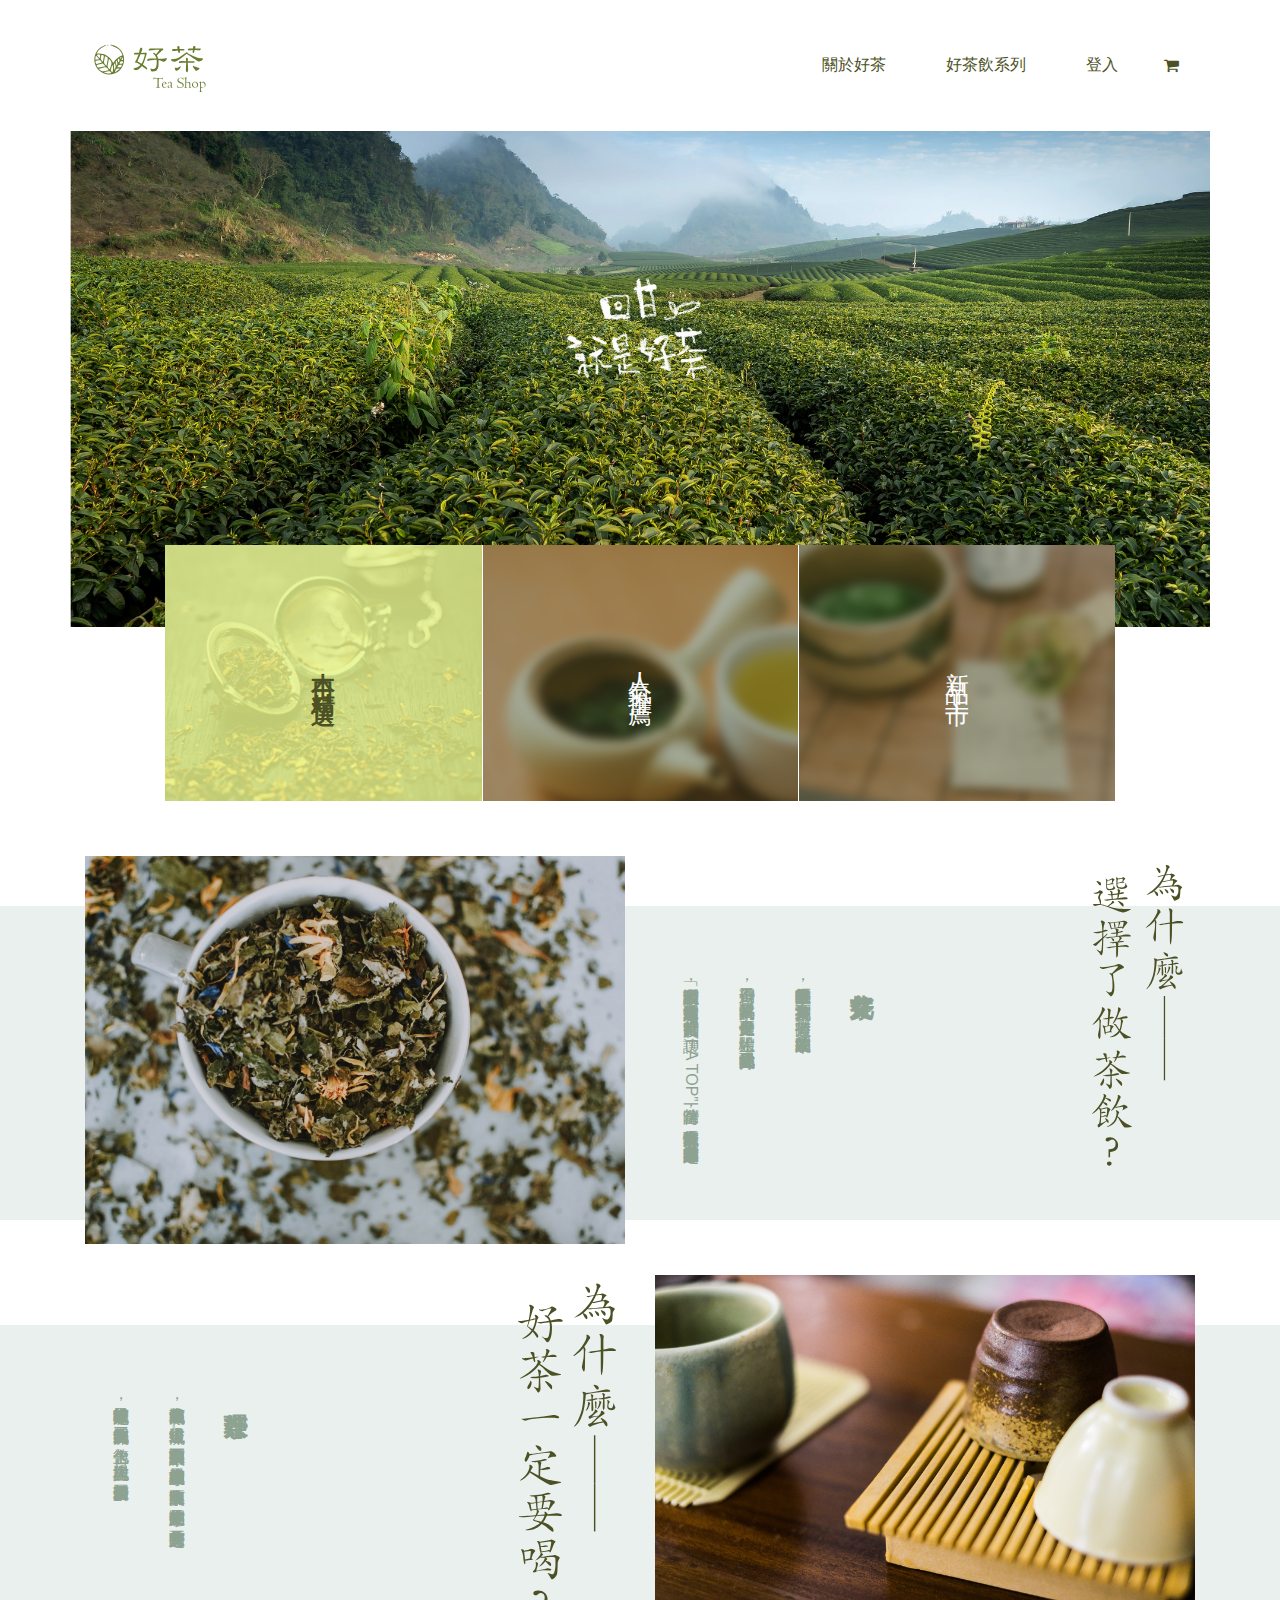
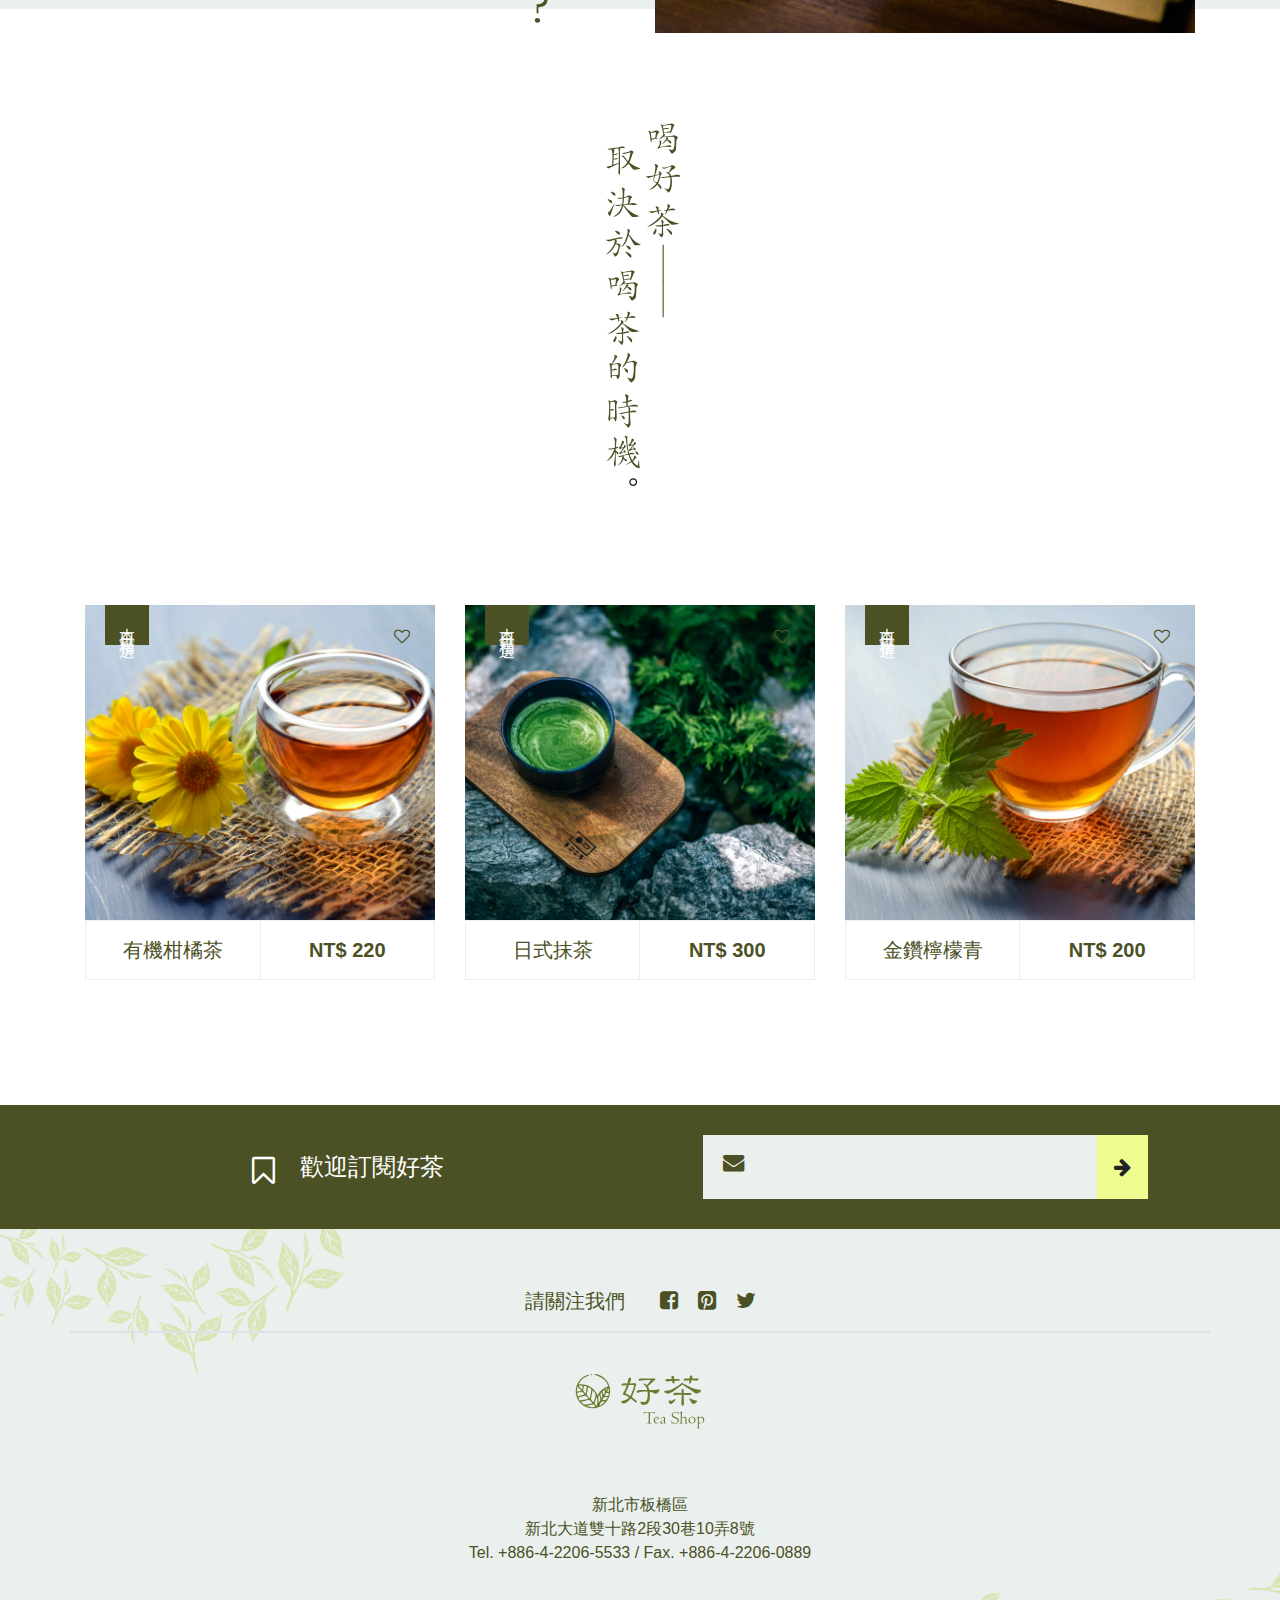
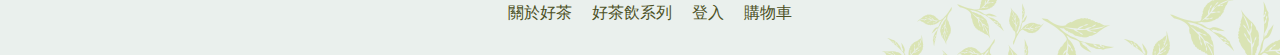
==== index.html @ cacb5e61 "git init" ====
<!DOCTYPE html>
<html lang="en">

<head>
    <meta charset="UTF-8">
    <meta name="viewport" content="width=device-width, initial-scale=1.0">
    <meta http-equiv="X-UA-Compatible" content="ie=edge">
    <title>好茶 Tea Shop</title>
    <link rel="stylesheet" href="https://maxcdn.bootstrapcdn.com/font-awesome/4.7.0/css/font-awesome.min.css">
    <link rel="stylesheet" href="stylesheets/all.css">
</head>

<body>
    <!-- -------------------------------------navbar ---------------------------------------------->
    <nav class="navbar navbar-expand-md navbar-light bg-white">
        <div class="container">
            <button class="navbar-toggler d-md-none" type="button" data-toggle="collapse"
                data-target="#navbarTogglerDemo03" aria-controls="navbarTogglerDemo03" aria-expanded="false"
                aria-label="Toggle navigation">
                <span class="navbar-toggler-icon"></span>
            </button>
            <a class="navbar-brand" href="index.html">
                <img class=" d-none d-md-inline-block" src="images2/lg-logo.svg" width="130" alt="logo">
                <img class="d-inline-block d-md-none" src="images2/sm-logo.svg" width="150" alt="logo_sm">
            </a>
            <a href="carts.html" class="d-flex order-md-1 nav-link text-main">
                <i class="fa fa-shopping-cart" aria-hidden="true"></i>
            </a>
            <div class="collapse navbar-collapse" id="navbarTogglerDemo03">
                <ul class="navbar-nav ml-auto">
                    <li class="nav-item active">
                        <a class="nav-link text-main" href="index.html">關於好茶 <span class="sr-only">(current)</span></a>
                    </li>
                    <li class="nav-item">
                        <a class="nav-link text-main" href="products.html">好茶飲系列</a>
                    </li>
                    <li class="nav-item">
                        <a class="nav-link text-main" href="register.html">登入</a>
                    </li>
                </ul>
            </div>
        </div>
    </nav>
    <!-- -------------------------------------header ---------------------------------------------->

    <div class="container px-0">
        <header class="header">
            <div class="header__img bg-cover" style="background-image: url(images2/img30.jpg)"></div>
            <h1 class="text-hide">好茶 Tea Shop</h1>
            <div class="row no-gutters justify-content-center rectangle__box">
                <div class="col-md-10">
                    <div class="row no-gutters">
                        <a href="#" class="col-4 rectangle__img__wrap active">
                            <span class="rectangle__text">本日精選</span>
                            <div class="sides rectangle__over z-index--1"></div>
                            <div class="rectangle__img bg-cover" style="background-image: url(images2/img23.jpg)">
                            </div>
                        </a>
                        <a href="#" class="col-4 rectangle__img__wrap">
                            <span class="rectangle__text">人氣推薦</span>
                            <div class="sides rectangle__over z-index--1"></div>
                            <div class="rectangle__img bg-cover" style="background-image: url(images2/img13.jpg)">
                            </div>
                        </a>
                        <a href="#" class="col-4 rectangle__img__wrap">
                            <span class="rectangle__text">新品上市</span>
                            <div class="sides rectangle__over z-index--1"></div>
                            <div class="rectangle__img bg-cover" style="background-image: url(images2/img16.jpg)">
                            </div>
                        </a>
                    </div>
                </div>
            </div>
        </header>
    </div>
    <!-- -------------------------------------section_1 ---------------------------------------------->

    <section class="section my-md-9">
        <div class="row justify-content-center d-md-none no-gutters">
            <div class="col-6">
                <img class="img-fluid my-5" src="images2/sm-橫式-為什麼選擇了做茶飲.svg" alt="">
            </div>
        </div>
        <div class="bg-main-lighter">
            <div class="container">
                <div class="row">
                    <div class="col-md-6 break-vertical-block">
                        <div class="section__img bg-cover h-100" style="background-image: url(images2/img06.jpg)">
                        </div>
                    </div>
                    <div class="col-md-6 vertical-content d-flex justify-content-end">
                        <div class="writing-vertical py-md-7 py-5 mr-auto text-main-light">
                            <p class="mb-2 h4"><strong>好茶文化</strong></p>
                            <p class="mb-0">喝茶在華人世界歷經數千年，神農嘗百草找到茶，從陸羽煮茶，經唐宋元明的各式茶飲</p>
                            <p class="mb-0">到了今日台灣，喝茶不只為了解渴，更是保健身體，體驗人生，展現文化的品味生活方式。
                                    </p>
                            <p class="mb-0">以「酸甜苦澀調太和，掌握遲速量適中」的中庸之道，實行茶師制度，讓“TEA TOP台灣第一味”，成為最富有人情味之理，最具備專業茶師之道的茶飲品牌。</p>
                        </div>
                        <div class="break-vertical-block d-none d-md-block">
                            <img src="images2/lg-為什麼選擇了做茶飲.svg" width="120" alt="">
                        </div>
                    </div>
                </div>
            </div>
        </div>
    </section>

    <!-- -------------------------------------section_2 ---------------------------------------------->

    <section class="section my-md-9">
        <div class="row justify-content-center d-md-none no-gutters">
            <div class="col-6">
                <img class="img-fluid my-5" src="images2/sm-橫式-為什麼好茶一定要喝.svg" alt="">
            </div>
        </div>
        <div class="bg-main-lighter">
            <div class="container">
                <div class="row flex-row-reverse">
                    <div class="col-md-6 break-vertical-block">
                        <div class="section__img bg-cover h-100" style="background-image: url(images2/img20.jpg)">
                        </div>
                    </div>
                    <div class="col-md-6 vertical-content d-flex justify-content-end">
                        <div class="writing-vertical py-md-7 py-5 mr-auto text-main-light">
                            <p class="mb-2 h4"><strong>好茶理念</strong></p>
                            <p class="mb-0">成為沒有農藥的流域，
                                    透過『流域收復』，
                                    讓更多集水區內的茶園不再投入農藥，
                                    山裡的農家成為里山的守護者；
                                    沒有農藥的集水區，
                                    才是萬物生態的家園，
                                    茶之味需要您的支持。
                                    </p>
                            <p class="mb-0">                                    
                                    茶之味的流域收復目標，
                                    放在北勢溪的三個支流，
                                    包含上德、大粗坑與漁光，
                                    並和十多位茶農一同努力耕耘。</p>
                        </div>
                        <div class="break-vertical-block d-none d-md-block">
                            <img src="images2/lg-為什麼好茶一定要喝.svg" width="120" alt="">
                        </div>
                    </div>
                </div>
            </div>
        </div>
    </section>

    <!-- -------------------------------------section_3 ---------------------------------------------->

    <section class="section text-center my-5 my-md-9">
        <div>
            <img class="img-fluid d-none d-md-inline-block" width="120" src="images2/lg-喝好茶取決於喝茶的時機.svg" alt="">
            <img class="img-fluid d-md-none" width="256" src="images2/sm-橫式-喝好茶取決於喝茶的時機.svg" alt="">
        </div>
    </section>

    <!-- -------------------------------------section_4 ---------------------------------------------->

    <section class="container my-5 my-md-9">
        <div class="row">
            <div class="col-md-4">
                <div class="item__card mb-4 text-main">
                    <div class="item__img" style="background-image: url(images2/img05.jpg)">
                        <div class="item__tag">本日精選</div>
                        <div class="item__icon">
                            <label class="icon__display">
                                <input type="checkbox" class="icon__checkbox">
                                <i class="fa fa-heart icon--show" aria-hidden="true"></i>
                                <i class="fa fa-heart-o icon--hidden" aria-hidden="true"></i>
                            </label>
                        </div>
                    </div>
                    <div class="item__body d-flex text-center">
                        <div class="item__name col">
                            有機柑橘茶
                        </div>
                        <strong class="item__price col">
                            NT$ 220
                        </strong>
                    </div>
                </div>
            </div>
            <div class="col-md-4">
                <div class="item__card mb-4 text-main">
                    <div class="item__img" style="background-image: url(images2/img19.jpg)">
                        <div class="item__tag">本日精選</div>
                        <div class="item__icon">
                            <label class="icon__display">
                                <input type="checkbox" class="icon__checkbox">
                                <i class="fa fa-heart icon--show" aria-hidden="true"></i>
                                <i class="fa fa-heart-o icon--hidden" aria-hidden="true"></i>
                            </label>
                        </div>
                    </div>
                    <div class="item__body d-flex text-center">
                        <div class="item__name col">
                            日式抹茶
                        </div>
                        <strong class="item__price col">
                            NT$ 300
                        </strong>
                    </div>
                </div>
            </div>
            <div class="col-md-4">
                <div class="item__card mb-4 text-main">
                    <div class="item__img" style="background-image: url(images2/img08.jpg)">
                        <div class="item__tag">本日精選</div>
                        <div class="item__icon">
                            <label class="icon__display">
                                <input type="checkbox" class="icon__checkbox">
                                <i class="fa fa-heart icon--show" aria-hidden="true"></i>
                                <i class="fa fa-heart-o icon--hidden" aria-hidden="true"></i>
                            </label>
                        </div>
                    </div>
                    <div class="item__body d-flex text-center">
                        <div class="item__name col">
                            金鑽檸檬青
                        </div>
                        <strong class="item__price col">
                            NT$ 200
                        </strong>
                    </div>
                </div>
            </div>
        </div>
    </section>

    <!-- -------------------------------------section_5 ---------------------------------------------->
    <div class="py-5 bg-main">
        <div class="container">
            <div class="row justify-content-around">
                <div class="col-md-5 d-flex align-items-center justify-content-center">
                    <div class="mt-2 mr-2">
                        <i class="fa fa-bookmark-o fa-2x text-white" aria-hidden="true"></i>
                    </div>
                    <span class="text-white h4 mb-0 mx-3">歡迎訂閱好茶</span>
                </div>
                <div class="col-md-5 mt-4 mt-md-0">
                    <div class="form-square form-square-icon d-flex justify-content-between">
                        <label for="subscription" class="fa fa-envelope fa-lg form-square-icon-move text-main"
                            aria-hidden="true"></label>
                        <input type="email" id="subscription" class="form-input">
                        <button class="btn btn-accent btn-lg d-flex align-items-center">
                            <i class="fa fa-arrow-right" aria-hidden="true"></i>
                        </button>
                    </div>
                </div>
            </div>
        </div>
    </div>

    <!-- -------------------------------------footer ---------------------------------------------->

    <footer class="py-5 bg-main-lighter">
        <div class="container mt-5">
            <div class="row">
                <div class="col-12">
                    <div class="d-flex justify-content-center mb-2">
                        <a class="text-main mr-3 h5">請關注我們</a>
                        <a href="#" class="ml-4 text-main"><i class="fa fa-facebook-square fa-lg"
                                aria-hidden="true"></i></a>
                        <a href="#" class="ml-4 text-main"><i class="fa fa-pinterest-square fa-lg"
                                aria-hidden="true"></i></a>
                        <a href="#" class="ml-4 text-main"><i class="fa fa-twitter fa-lg" aria-hidden="true"></i></a>
                    </div>
                </div>
                <div class="w-100 border border-bottom-1"></div>
                <div class="col-12">
                    <div class="d-flex justify-content-center">
                        <div class="mt-5">
                            <img class=" d-none d-md-inline-block" src="images2/lg-logo.svg" height="70"
                                alt="logo">
                        </div>
                    </div>
                </div>
                <div class="col-12 text-center text-main mt-6">
                        <p>新北市板橋區<br>
                            新北大道雙十路2段30巷10弄8號<br>
                            Tel. +886-4-2206-5533 / Fax. +886-4-2206-0889</p>
                    </div>
                <div class="col-12 text-center text-main mt-4">
                    <div class="d-flex justify-content-center">
                        <a href="index.html" class="ml-4 text-main">關於好茶</a>
                        <a href="products.html" class="ml-4 text-main">好茶飲系列</a>
                        <a href="register.html" class="ml-4 text-main">登入</a>
                        <a href="carts.html" class="ml-4 text-main">購物車</a>
                    </div>
                </div>
            </div>
        </div>
    </footer>



    <script src="https://code.jquery.com/jquery-3.3.1.slim.min.js"
        integrity="sha384-q8i/X+965DzO0rT7abK41JStQIAqVgRVzpbzo5smXKp4YfRvH+8abtTE1Pi6jizo"
        crossorigin="anonymous"></script>
    <script src="https://cdnjs.cloudflare.com/ajax/libs/popper.js/1.14.7/umd/popper.min.js"
        integrity="sha384-UO2eT0CpHqdSJQ6hJty5KVphtPhzWj9WO1clHTMGa3JDZwrnQq4sF86dIHNDz0W1"
        crossorigin="anonymous"></script>
    <script src="https://stackpath.bootstrapcdn.com/bootstrap/4.3.1/js/bootstrap.min.js"
        integrity="sha384-JjSmVgyd0p3pXB1rRibZUAYoIIy6OrQ6VrjIEaFf/nJGzIxFDsf4x0xIM+B07jRM"
        crossorigin="anonymous"></script>
</body>

</html>
---- stylesheets/all.css ----
.align-baseline {
  vertical-align: baseline !important;
}

.align-top {
  vertical-align: top !important;
}

.align-middle {
  vertical-align: middle !important;
}

.align-bottom {
  vertical-align: bottom !important;
}

.align-text-bottom {
  vertical-align: text-bottom !important;
}

.align-text-top {
  vertical-align: text-top !important;
}

.bg-main {
  background-color: #4C5125 !important;
}

a.bg-main:hover, a.bg-main:focus,
button.bg-main:hover,
button.bg-main:focus {
  background-color: #2b2e15 !important;
}

.bg-accent {
  background-color: #EFFC90 !important;
}

a.bg-accent:hover, a.bg-accent:focus,
button.bg-accent:hover,
button.bg-accent:focus {
  background-color: #e8fb5e !important;
}

.bg-main-lighter {
  background-color: #EAF0ED !important;
}

a.bg-main-lighter:hover, a.bg-main-lighter:focus,
button.bg-main-lighter:hover,
button.bg-main-lighter:focus {
  background-color: #ccdbd4 !important;
}

.bg-main-light {
  background-color: #8DA291 !important;
}

a.bg-main-light:hover, a.bg-main-light:focus,
button.bg-main-light:hover,
button.bg-main-light:focus {
  background-color: #718b76 !important;
}

.bg-teaLogo {
  background-color: #677A30 !important;
}

a.bg-teaLogo:hover, a.bg-teaLogo:focus,
button.bg-teaLogo:hover,
button.bg-teaLogo:focus {
  background-color: #485522 !important;
}

.bg-primary {
  background-color: #007bff !important;
}

a.bg-primary:hover, a.bg-primary:focus,
button.bg-primary:hover,
button.bg-primary:focus {
  background-color: #0062cc !important;
}

.bg-secondary {
  background-color: #6c757d !important;
}

a.bg-secondary:hover, a.bg-secondary:focus,
button.bg-secondary:hover,
button.bg-secondary:focus {
  background-color: #545b62 !important;
}

.bg-success {
  background-color: #28a745 !important;
}

a.bg-success:hover, a.bg-success:focus,
button.bg-success:hover,
button.bg-success:focus {
  background-color: #1e7e34 !important;
}

.bg-info {
  background-color: #17a2b8 !important;
}

a.bg-info:hover, a.bg-info:focus,
button.bg-info:hover,
button.bg-info:focus {
  background-color: #117a8b !important;
}

.bg-warning {
  background-color: #ffc107 !important;
}

a.bg-warning:hover, a.bg-warning:focus,
button.bg-warning:hover,
button.bg-warning:focus {
  background-color: #d39e00 !important;
}

.bg-danger {
  background-color: #dc3545 !important;
}

a.bg-danger:hover, a.bg-danger:focus,
button.bg-danger:hover,
button.bg-danger:focus {
  background-color: #bd2130 !important;
}

.bg-light {
  background-color: #f8f9fa !important;
}

a.bg-light:hover, a.bg-light:focus,
button.bg-light:hover,
button.bg-light:focus {
  background-color: #dae0e5 !important;
}

.bg-dark {
  background-color: #343a40 !important;
}

a.bg-dark:hover, a.bg-dark:focus,
button.bg-dark:hover,
button.bg-dark:focus {
  background-color: #1d2124 !important;
}

.bg-white {
  background-color: #fff !important;
}

.bg-transparent {
  background-color: transparent !important;
}

.border {
  border: 1px solid #dee2e6 !important;
}

.border-top {
  border-top: 1px solid #dee2e6 !important;
}

.border-right {
  border-right: 1px solid #dee2e6 !important;
}

.border-bottom {
  border-bottom: 1px solid #dee2e6 !important;
}

.border-left {
  border-left: 1px solid #dee2e6 !important;
}

.border-0 {
  border: 0 !important;
}

.border-top-0 {
  border-top: 0 !important;
}

.border-right-0 {
  border-right: 0 !important;
}

.border-bottom-0 {
  border-bottom: 0 !important;
}

.border-left-0 {
  border-left: 0 !important;
}

.border-main {
  border-color: #4C5125 !important;
}

.border-accent {
  border-color: #EFFC90 !important;
}

.border-main-lighter {
  border-color: #EAF0ED !important;
}

.border-main-light {
  border-color: #8DA291 !important;
}

.border-teaLogo {
  border-color: #677A30 !important;
}

.border-primary {
  border-color: #007bff !important;
}

.border-secondary {
  border-color: #6c757d !important;
}

.border-success {
  border-color: #28a745 !important;
}

.border-info {
  border-color: #17a2b8 !important;
}

.border-warning {
  border-color: #ffc107 !important;
}

.border-danger {
  border-color: #dc3545 !important;
}

.border-light {
  border-color: #f8f9fa !important;
}

.border-dark {
  border-color: #343a40 !important;
}

.border-white {
  border-color: #fff !important;
}

.rounded-sm {
  border-radius: 0.2rem !important;
}

.rounded {
  border-radius: 0.25rem !important;
}

.rounded-top {
  border-top-left-radius: 0.25rem !important;
  border-top-right-radius: 0.25rem !important;
}

.rounded-right {
  border-top-right-radius: 0.25rem !important;
  border-bottom-right-radius: 0.25rem !important;
}

.rounded-bottom {
  border-bottom-right-radius: 0.25rem !important;
  border-bottom-left-radius: 0.25rem !important;
}

.rounded-left {
  border-top-left-radius: 0.25rem !important;
  border-bottom-left-radius: 0.25rem !important;
}

.rounded-lg {
  border-radius: 0.3rem !important;
}

.rounded-circle {
  border-radius: 50% !important;
}

.rounded-pill {
  border-radius: 50rem !important;
}

.rounded-0 {
  border-radius: 0 !important;
}

.clearfix::after {
  display: block;
  clear: both;
  content: "";
}

.d-none {
  display: none !important;
}

.d-inline {
  display: inline !important;
}

.d-inline-block {
  display: inline-block !important;
}

.d-block {
  display: block !important;
}

.d-table {
  display: table !important;
}

.d-table-row {
  display: table-row !important;
}

.d-table-cell {
  display: table-cell !important;
}

.d-flex {
  display: -webkit-box !important;
  display: -ms-flexbox !important;
  display: flex !important;
}

.d-inline-flex {
  display: -webkit-inline-box !important;
  display: -ms-inline-flexbox !important;
  display: inline-flex !important;
}

@media (min-width: 576px) {
  .d-sm-none {
    display: none !important;
  }
  .d-sm-inline {
    display: inline !important;
  }
  .d-sm-inline-block {
    display: inline-block !important;
  }
  .d-sm-block {
    display: block !important;
  }
  .d-sm-table {
    display: table !important;
  }
  .d-sm-table-row {
    display: table-row !important;
  }
  .d-sm-table-cell {
    display: table-cell !important;
  }
  .d-sm-flex {
    display: -webkit-box !important;
    display: -ms-flexbox !important;
    display: flex !important;
  }
  .d-sm-inline-flex {
    display: -webkit-inline-box !important;
    display: -ms-inline-flexbox !important;
    display: inline-flex !important;
  }
}

@media (min-width: 768px) {
  .d-md-none {
    display: none !important;
  }
  .d-md-inline {
    display: inline !important;
  }
  .d-md-inline-block {
    display: inline-block !important;
  }
  .d-md-block {
    display: block !important;
  }
  .d-md-table {
    display: table !important;
  }
  .d-md-table-row {
    display: table-row !important;
  }
  .d-md-table-cell {
    display: table-cell !important;
  }
  .d-md-flex {
    display: -webkit-box !important;
    display: -ms-flexbox !important;
    display: flex !important;
  }
  .d-md-inline-flex {
    display: -webkit-inline-box !important;
    display: -ms-inline-flexbox !important;
    display: inline-flex !important;
  }
}

@media (min-width: 992px) {
  .d-lg-none {
    display: none !important;
  }
  .d-lg-inline {
    display: inline !important;
  }
  .d-lg-inline-block {
    display: inline-block !important;
  }
  .d-lg-block {
    display: block !important;
  }
  .d-lg-table {
    display: table !important;
  }
  .d-lg-table-row {
    display: table-row !important;
  }
  .d-lg-table-cell {
    display: table-cell !important;
  }
  .d-lg-flex {
    display: -webkit-box !important;
    display: -ms-flexbox !important;
    display: flex !important;
  }
  .d-lg-inline-flex {
    display: -webkit-inline-box !important;
    display: -ms-inline-flexbox !important;
    display: inline-flex !important;
  }
}

@media (min-width: 1200px) {
  .d-xl-none {
    display: none !important;
  }
  .d-xl-inline {
    display: inline !important;
  }
  .d-xl-inline-block {
    display: inline-block !important;
  }
  .d-xl-block {
    display: block !important;
  }
  .d-xl-table {
    display: table !important;
  }
  .d-xl-table-row {
    display: table-row !important;
  }
  .d-xl-table-cell {
    display: table-cell !important;
  }
  .d-xl-flex {
    display: -webkit-box !important;
    display: -ms-flexbox !important;
    display: flex !important;
  }
  .d-xl-inline-flex {
    display: -webkit-inline-box !important;
    display: -ms-inline-flexbox !important;
    display: inline-flex !important;
  }
}

@media print {
  .d-print-none {
    display: none !important;
  }
  .d-print-inline {
    display: inline !important;
  }
  .d-print-inline-block {
    display: inline-block !important;
  }
  .d-print-block {
    display: block !important;
  }
  .d-print-table {
    display: table !important;
  }
  .d-print-table-row {
    display: table-row !important;
  }
  .d-print-table-cell {
    display: table-cell !important;
  }
  .d-print-flex {
    display: -webkit-box !important;
    display: -ms-flexbox !important;
    display: flex !important;
  }
  .d-print-inline-flex {
    display: -webkit-inline-box !important;
    display: -ms-inline-flexbox !important;
    display: inline-flex !important;
  }
}

.embed-responsive {
  position: relative;
  display: block;
  width: 100%;
  padding: 0;
  overflow: hidden;
}

.embed-responsive::before {
  display: block;
  content: "";
}

.embed-responsive .embed-responsive-item,
.embed-responsive iframe,
.embed-responsive embed,
.embed-responsive object,
.embed-responsive video {
  position: absolute;
  top: 0;
  bottom: 0;
  left: 0;
  width: 100%;
  height: 100%;
  border: 0;
}

.embed-responsive-21by9::before {
  padding-top: 42.85714%;
}

.embed-responsive-16by9::before {
  padding-top: 56.25%;
}

.embed-responsive-4by3::before {
  padding-top: 75%;
}

.embed-responsive-1by1::before {
  padding-top: 100%;
}

.flex-row {
  -webkit-box-orient: horizontal !important;
  -webkit-box-direction: normal !important;
      -ms-flex-direction: row !important;
          flex-direction: row !important;
}

.flex-column {
  -webkit-box-orient: vertical !important;
  -webkit-box-direction: normal !important;
      -ms-flex-direction: column !important;
          flex-direction: column !important;
}

.flex-row-reverse {
  -webkit-box-orient: horizontal !important;
  -webkit-box-direction: reverse !important;
      -ms-flex-direction: row-reverse !important;
          flex-direction: row-reverse !important;
}

.flex-column-reverse {
  -webkit-box-orient: vertical !important;
  -webkit-box-direction: reverse !important;
      -ms-flex-direction: column-reverse !important;
          flex-direction: column-reverse !important;
}

.flex-wrap {
  -ms-flex-wrap: wrap !important;
      flex-wrap: wrap !important;
}

.flex-nowrap {
  -ms-flex-wrap: nowrap !important;
      flex-wrap: nowrap !important;
}

.flex-wrap-reverse {
  -ms-flex-wrap: wrap-reverse !important;
      flex-wrap: wrap-reverse !important;
}

.flex-fill {
  -webkit-box-flex: 1 !important;
      -ms-flex: 1 1 auto !important;
          flex: 1 1 auto !important;
}

.flex-grow-0 {
  -webkit-box-flex: 0 !important;
      -ms-flex-positive: 0 !important;
          flex-grow: 0 !important;
}

.flex-grow-1 {
  -webkit-box-flex: 1 !important;
      -ms-flex-positive: 1 !important;
          flex-grow: 1 !important;
}

.flex-shrink-0 {
  -ms-flex-negative: 0 !important;
      flex-shrink: 0 !important;
}

.flex-shrink-1 {
  -ms-flex-negative: 1 !important;
      flex-shrink: 1 !important;
}

.justify-content-start {
  -webkit-box-pack: start !important;
      -ms-flex-pack: start !important;
          justify-content: flex-start !important;
}

.justify-content-end {
  -webkit-box-pack: end !important;
      -ms-flex-pack: end !important;
          justify-content: flex-end !important;
}

.justify-content-center {
  -webkit-box-pack: center !important;
      -ms-flex-pack: center !important;
          justify-content: center !important;
}

.justify-content-between {
  -webkit-box-pack: justify !important;
      -ms-flex-pack: justify !important;
          justify-content: space-between !important;
}

.justify-content-around {
  -ms-flex-pack: distribute !important;
      justify-content: space-around !important;
}

.align-items-start {
  -webkit-box-align: start !important;
      -ms-flex-align: start !important;
          align-items: flex-start !important;
}

.align-items-end {
  -webkit-box-align: end !important;
      -ms-flex-align: end !important;
          align-items: flex-end !important;
}

.align-items-center {
  -webkit-box-align: center !important;
      -ms-flex-align: center !important;
          align-items: center !important;
}

.align-items-baseline {
  -webkit-box-align: baseline !important;
      -ms-flex-align: baseline !important;
          align-items: baseline !important;
}

.align-items-stretch {
  -webkit-box-align: stretch !important;
      -ms-flex-align: stretch !important;
          align-items: stretch !important;
}

.align-content-start {
  -ms-flex-line-pack: start !important;
      align-content: flex-start !important;
}

.align-content-end {
  -ms-flex-line-pack: end !important;
      align-content: flex-end !important;
}

.align-content-center {
  -ms-flex-line-pack: center !important;
      align-content: center !important;
}

.align-content-between {
  -ms-flex-line-pack: justify !important;
      align-content: space-between !important;
}

.align-content-around {
  -ms-flex-line-pack: distribute !important;
      align-content: space-around !important;
}

.align-content-stretch {
  -ms-flex-line-pack: stretch !important;
      align-content: stretch !important;
}

.align-self-auto {
  -ms-flex-item-align: auto !important;
      -ms-grid-row-align: auto !important;
      align-self: auto !important;
}

.align-self-start {
  -ms-flex-item-align: start !important;
      align-self: flex-start !important;
}

.align-self-end {
  -ms-flex-item-align: end !important;
      align-self: flex-end !important;
}

.align-self-center {
  -ms-flex-item-align: center !important;
      -ms-grid-row-align: center !important;
      align-self: center !important;
}

.align-self-baseline {
  -ms-flex-item-align: baseline !important;
      align-self: baseline !important;
}

.align-self-stretch {
  -ms-flex-item-align: stretch !important;
      -ms-grid-row-align: stretch !important;
      align-self: stretch !important;
}

@media (min-width: 576px) {
  .flex-sm-row {
    -webkit-box-orient: horizontal !important;
    -webkit-box-direction: normal !important;
        -ms-flex-direction: row !important;
            flex-direction: row !important;
  }
  .flex-sm-column {
    -webkit-box-orient: vertical !important;
    -webkit-box-direction: normal !important;
        -ms-flex-direction: column !important;
            flex-direction: column !important;
  }
  .flex-sm-row-reverse {
    -webkit-box-orient: horizontal !important;
    -webkit-box-direction: reverse !important;
        -ms-flex-direction: row-reverse !important;
            flex-direction: row-reverse !important;
  }
  .flex-sm-column-reverse {
    -webkit-box-orient: vertical !important;
    -webkit-box-direction: reverse !important;
        -ms-flex-direction: column-reverse !important;
            flex-direction: column-reverse !important;
  }
  .flex-sm-wrap {
    -ms-flex-wrap: wrap !important;
        flex-wrap: wrap !important;
  }
  .flex-sm-nowrap {
    -ms-flex-wrap: nowrap !important;
        flex-wrap: nowrap !important;
  }
  .flex-sm-wrap-reverse {
    -ms-flex-wrap: wrap-reverse !important;
        flex-wrap: wrap-reverse !important;
  }
  .flex-sm-fill {
    -webkit-box-flex: 1 !important;
        -ms-flex: 1 1 auto !important;
            flex: 1 1 auto !important;
  }
  .flex-sm-grow-0 {
    -webkit-box-flex: 0 !important;
        -ms-flex-positive: 0 !important;
            flex-grow: 0 !important;
  }
  .flex-sm-grow-1 {
    -webkit-box-flex: 1 !important;
        -ms-flex-positive: 1 !important;
            flex-grow: 1 !important;
  }
  .flex-sm-shrink-0 {
    -ms-flex-negative: 0 !important;
        flex-shrink: 0 !important;
  }
  .flex-sm-shrink-1 {
    -ms-flex-negative: 1 !important;
        flex-shrink: 1 !important;
  }
  .justify-content-sm-start {
    -webkit-box-pack: start !important;
        -ms-flex-pack: start !important;
            justify-content: flex-start !important;
  }
  .justify-content-sm-end {
    -webkit-box-pack: end !important;
        -ms-flex-pack: end !important;
            justify-content: flex-end !important;
  }
  .justify-content-sm-center {
    -webkit-box-pack: center !important;
        -ms-flex-pack: center !important;
            justify-content: center !important;
  }
  .justify-content-sm-between {
    -webkit-box-pack: justify !important;
        -ms-flex-pack: justify !important;
            justify-content: space-between !important;
  }
  .justify-content-sm-around {
    -ms-flex-pack: distribute !important;
        justify-content: space-around !important;
  }
  .align-items-sm-start {
    -webkit-box-align: start !important;
        -ms-flex-align: start !important;
            align-items: flex-start !important;
  }
  .align-items-sm-end {
    -webkit-box-align: end !important;
        -ms-flex-align: end !important;
            align-items: flex-end !important;
  }
  .align-items-sm-center {
    -webkit-box-align: center !important;
        -ms-flex-align: center !important;
            align-items: center !important;
  }
  .align-items-sm-baseline {
    -webkit-box-align: baseline !important;
        -ms-flex-align: baseline !important;
            align-items: baseline !important;
  }
  .align-items-sm-stretch {
    -webkit-box-align: stretch !important;
        -ms-flex-align: stretch !important;
            align-items: stretch !important;
  }
  .align-content-sm-start {
    -ms-flex-line-pack: start !important;
        align-content: flex-start !important;
  }
  .align-content-sm-end {
    -ms-flex-line-pack: end !important;
        align-content: flex-end !important;
  }
  .align-content-sm-center {
    -ms-flex-line-pack: center !important;
        align-content: center !important;
  }
  .align-content-sm-between {
    -ms-flex-line-pack: justify !important;
        align-content: space-between !important;
  }
  .align-content-sm-around {
    -ms-flex-line-pack: distribute !important;
        align-content: space-around !important;
  }
  .align-content-sm-stretch {
    -ms-flex-line-pack: stretch !important;
        align-content: stretch !important;
  }
  .align-self-sm-auto {
    -ms-flex-item-align: auto !important;
        -ms-grid-row-align: auto !important;
        align-self: auto !important;
  }
  .align-self-sm-start {
    -ms-flex-item-align: start !important;
        align-self: flex-start !important;
  }
  .align-self-sm-end {
    -ms-flex-item-align: end !important;
        align-self: flex-end !important;
  }
  .align-self-sm-center {
    -ms-flex-item-align: center !important;
        -ms-grid-row-align: center !important;
        align-self: center !important;
  }
  .align-self-sm-baseline {
    -ms-flex-item-align: baseline !important;
        align-self: baseline !important;
  }
  .align-self-sm-stretch {
    -ms-flex-item-align: stretch !important;
        -ms-grid-row-align: stretch !important;
        align-self: stretch !important;
  }
}

@media (min-width: 768px) {
  .flex-md-row {
    -webkit-box-orient: horizontal !important;
    -webkit-box-direction: normal !important;
        -ms-flex-direction: row !important;
            flex-direction: row !important;
  }
  .flex-md-column {
    -webkit-box-orient: vertical !important;
    -webkit-box-direction: normal !important;
        -ms-flex-direction: column !important;
            flex-direction: column !important;
  }
  .flex-md-row-reverse {
    -webkit-box-orient: horizontal !important;
    -webkit-box-direction: reverse !important;
        -ms-flex-direction: row-reverse !important;
            flex-direction: row-reverse !important;
  }
  .flex-md-column-reverse {
    -webkit-box-orient: vertical !important;
    -webkit-box-direction: reverse !important;
        -ms-flex-direction: column-reverse !important;
            flex-direction: column-reverse !important;
  }
  .flex-md-wrap {
    -ms-flex-wrap: wrap !important;
        flex-wrap: wrap !important;
  }
  .flex-md-nowrap {
    -ms-flex-wrap: nowrap !important;
        flex-wrap: nowrap !important;
  }
  .flex-md-wrap-reverse {
    -ms-flex-wrap: wrap-reverse !important;
        flex-wrap: wrap-reverse !important;
  }
  .flex-md-fill {
    -webkit-box-flex: 1 !important;
        -ms-flex: 1 1 auto !important;
            flex: 1 1 auto !important;
  }
  .flex-md-grow-0 {
    -webkit-box-flex: 0 !important;
        -ms-flex-positive: 0 !important;
            flex-grow: 0 !important;
  }
  .flex-md-grow-1 {
    -webkit-box-flex: 1 !important;
        -ms-flex-positive: 1 !important;
            flex-grow: 1 !important;
  }
  .flex-md-shrink-0 {
    -ms-flex-negative: 0 !important;
        flex-shrink: 0 !important;
  }
  .flex-md-shrink-1 {
    -ms-flex-negative: 1 !important;
        flex-shrink: 1 !important;
  }
  .justify-content-md-start {
    -webkit-box-pack: start !important;
        -ms-flex-pack: start !important;
            justify-content: flex-start !important;
  }
  .justify-content-md-end {
    -webkit-box-pack: end !important;
        -ms-flex-pack: end !important;
            justify-content: flex-end !important;
  }
  .justify-content-md-center {
    -webkit-box-pack: center !important;
        -ms-flex-pack: center !important;
            justify-content: center !important;
  }
  .justify-content-md-between {
    -webkit-box-pack: justify !important;
        -ms-flex-pack: justify !important;
            justify-content: space-between !important;
  }
  .justify-content-md-around {
    -ms-flex-pack: distribute !important;
        justify-content: space-around !important;
  }
  .align-items-md-start {
    -webkit-box-align: start !important;
        -ms-flex-align: start !important;
            align-items: flex-start !important;
  }
  .align-items-md-end {
    -webkit-box-align: end !important;
        -ms-flex-align: end !important;
            align-items: flex-end !important;
  }
  .align-items-md-center {
    -webkit-box-align: center !important;
        -ms-flex-align: center !important;
            align-items: center !important;
  }
  .align-items-md-baseline {
    -webkit-box-align: baseline !important;
        -ms-flex-align: baseline !important;
            align-items: baseline !important;
  }
  .align-items-md-stretch {
    -webkit-box-align: stretch !important;
        -ms-flex-align: stretch !important;
            align-items: stretch !important;
  }
  .align-content-md-start {
    -ms-flex-line-pack: start !important;
        align-content: flex-start !important;
  }
  .align-content-md-end {
    -ms-flex-line-pack: end !important;
        align-content: flex-end !important;
  }
  .align-content-md-center {
    -ms-flex-line-pack: center !important;
        align-content: center !important;
  }
  .align-content-md-between {
    -ms-flex-line-pack: justify !important;
        align-content: space-between !important;
  }
  .align-content-md-around {
    -ms-flex-line-pack: distribute !important;
        align-content: space-around !important;
  }
  .align-content-md-stretch {
    -ms-flex-line-pack: stretch !important;
        align-content: stretch !important;
  }
  .align-self-md-auto {
    -ms-flex-item-align: auto !important;
        -ms-grid-row-align: auto !important;
        align-self: auto !important;
  }
  .align-self-md-start {
    -ms-flex-item-align: start !important;
        align-self: flex-start !important;
  }
  .align-self-md-end {
    -ms-flex-item-align: end !important;
        align-self: flex-end !important;
  }
  .align-self-md-center {
    -ms-flex-item-align: center !important;
        -ms-grid-row-align: center !important;
        align-self: center !important;
  }
  .align-self-md-baseline {
    -ms-flex-item-align: baseline !important;
        align-self: baseline !important;
  }
  .align-self-md-stretch {
    -ms-flex-item-align: stretch !important;
        -ms-grid-row-align: stretch !important;
        align-self: stretch !important;
  }
}

@media (min-width: 992px) {
  .flex-lg-row {
    -webkit-box-orient: horizontal !important;
    -webkit-box-direction: normal !important;
        -ms-flex-direction: row !important;
            flex-direction: row !important;
  }
  .flex-lg-column {
    -webkit-box-orient: vertical !important;
    -webkit-box-direction: normal !important;
        -ms-flex-direction: column !important;
            flex-direction: column !important;
  }
  .flex-lg-row-reverse {
    -webkit-box-orient: horizontal !important;
    -webkit-box-direction: reverse !important;
        -ms-flex-direction: row-reverse !important;
            flex-direction: row-reverse !important;
  }
  .flex-lg-column-reverse {
    -webkit-box-orient: vertical !important;
    -webkit-box-direction: reverse !important;
        -ms-flex-direction: column-reverse !important;
            flex-direction: column-reverse !important;
  }
  .flex-lg-wrap {
    -ms-flex-wrap: wrap !important;
        flex-wrap: wrap !important;
  }
  .flex-lg-nowrap {
    -ms-flex-wrap: nowrap !important;
        flex-wrap: nowrap !important;
  }
  .flex-lg-wrap-reverse {
    -ms-flex-wrap: wrap-reverse !important;
        flex-wrap: wrap-reverse !important;
  }
  .flex-lg-fill {
    -webkit-box-flex: 1 !important;
        -ms-flex: 1 1 auto !important;
            flex: 1 1 auto !important;
  }
  .flex-lg-grow-0 {
    -webkit-box-flex: 0 !important;
        -ms-flex-positive: 0 !important;
            flex-grow: 0 !important;
  }
  .flex-lg-grow-1 {
    -webkit-box-flex: 1 !important;
        -ms-flex-positive: 1 !important;
            flex-grow: 1 !important;
  }
  .flex-lg-shrink-0 {
    -ms-flex-negative: 0 !important;
        flex-shrink: 0 !important;
  }
  .flex-lg-shrink-1 {
    -ms-flex-negative: 1 !important;
        flex-shrink: 1 !important;
  }
  .justify-content-lg-start {
    -webkit-box-pack: start !important;
        -ms-flex-pack: start !important;
            justify-content: flex-start !important;
  }
  .justify-content-lg-end {
    -webkit-box-pack: end !important;
        -ms-flex-pack: end !important;
            justify-content: flex-end !important;
  }
  .justify-content-lg-center {
    -webkit-box-pack: center !important;
        -ms-flex-pack: center !important;
            justify-content: center !important;
  }
  .justify-content-lg-between {
    -webkit-box-pack: justify !important;
        -ms-flex-pack: justify !important;
            justify-content: space-between !important;
  }
  .justify-content-lg-around {
    -ms-flex-pack: distribute !important;
        justify-content: space-around !important;
  }
  .align-items-lg-start {
    -webkit-box-align: start !important;
        -ms-flex-align: start !important;
            align-items: flex-start !important;
  }
  .align-items-lg-end {
    -webkit-box-align: end !important;
        -ms-flex-align: end !important;
            align-items: flex-end !important;
  }
  .align-items-lg-center {
    -webkit-box-align: center !important;
        -ms-flex-align: center !important;
            align-items: center !important;
  }
  .align-items-lg-baseline {
    -webkit-box-align: baseline !important;
        -ms-flex-align: baseline !important;
            align-items: baseline !important;
  }
  .align-items-lg-stretch {
    -webkit-box-align: stretch !important;
        -ms-flex-align: stretch !important;
            align-items: stretch !important;
  }
  .align-content-lg-start {
    -ms-flex-line-pack: start !important;
        align-content: flex-start !important;
  }
  .align-content-lg-end {
    -ms-flex-line-pack: end !important;
        align-content: flex-end !important;
  }
  .align-content-lg-center {
    -ms-flex-line-pack: center !important;
        align-content: center !important;
  }
  .align-content-lg-between {
    -ms-flex-line-pack: justify !important;
        align-content: space-between !important;
  }
  .align-content-lg-around {
    -ms-flex-line-pack: distribute !important;
        align-content: space-around !important;
  }
  .align-content-lg-stretch {
    -ms-flex-line-pack: stretch !important;
        align-content: stretch !important;
  }
  .align-self-lg-auto {
    -ms-flex-item-align: auto !important;
        -ms-grid-row-align: auto !important;
        align-self: auto !important;
  }
  .align-self-lg-start {
    -ms-flex-item-align: start !important;
        align-self: flex-start !important;
  }
  .align-self-lg-end {
    -ms-flex-item-align: end !important;
        align-self: flex-end !important;
  }
  .align-self-lg-center {
    -ms-flex-item-align: center !important;
        -ms-grid-row-align: center !important;
        align-self: center !important;
  }
  .align-self-lg-baseline {
    -ms-flex-item-align: baseline !important;
        align-self: baseline !important;
  }
  .align-self-lg-stretch {
    -ms-flex-item-align: stretch !important;
        -ms-grid-row-align: stretch !important;
        align-self: stretch !important;
  }
}

@media (min-width: 1200px) {
  .flex-xl-row {
    -webkit-box-orient: horizontal !important;
    -webkit-box-direction: normal !important;
        -ms-flex-direction: row !important;
            flex-direction: row !important;
  }
  .flex-xl-column {
    -webkit-box-orient: vertical !important;
    -webkit-box-direction: normal !important;
        -ms-flex-direction: column !important;
            flex-direction: column !important;
  }
  .flex-xl-row-reverse {
    -webkit-box-orient: horizontal !important;
    -webkit-box-direction: reverse !important;
        -ms-flex-direction: row-reverse !important;
            flex-direction: row-reverse !important;
  }
  .flex-xl-column-reverse {
    -webkit-box-orient: vertical !important;
    -webkit-box-direction: reverse !important;
        -ms-flex-direction: column-reverse !important;
            flex-direction: column-reverse !important;
  }
  .flex-xl-wrap {
    -ms-flex-wrap: wrap !important;
        flex-wrap: wrap !important;
  }
  .flex-xl-nowrap {
    -ms-flex-wrap: nowrap !important;
        flex-wrap: nowrap !important;
  }
  .flex-xl-wrap-reverse {
    -ms-flex-wrap: wrap-reverse !important;
        flex-wrap: wrap-reverse !important;
  }
  .flex-xl-fill {
    -webkit-box-flex: 1 !important;
        -ms-flex: 1 1 auto !important;
            flex: 1 1 auto !important;
  }
  .flex-xl-grow-0 {
    -webkit-box-flex: 0 !important;
        -ms-flex-positive: 0 !important;
            flex-grow: 0 !important;
  }
  .flex-xl-grow-1 {
    -webkit-box-flex: 1 !important;
        -ms-flex-positive: 1 !important;
            flex-grow: 1 !important;
  }
  .flex-xl-shrink-0 {
    -ms-flex-negative: 0 !important;
        flex-shrink: 0 !important;
  }
  .flex-xl-shrink-1 {
    -ms-flex-negative: 1 !important;
        flex-shrink: 1 !important;
  }
  .justify-content-xl-start {
    -webkit-box-pack: start !important;
        -ms-flex-pack: start !important;
            justify-content: flex-start !important;
  }
  .justify-content-xl-end {
    -webkit-box-pack: end !important;
        -ms-flex-pack: end !important;
            justify-content: flex-end !important;
  }
  .justify-content-xl-center {
    -webkit-box-pack: center !important;
        -ms-flex-pack: center !important;
            justify-content: center !important;
  }
  .justify-content-xl-between {
    -webkit-box-pack: justify !important;
        -ms-flex-pack: justify !important;
            justify-content: space-between !important;
  }
  .justify-content-xl-around {
    -ms-flex-pack: distribute !important;
        justify-content: space-around !important;
  }
  .align-items-xl-start {
    -webkit-box-align: start !important;
        -ms-flex-align: start !important;
            align-items: flex-start !important;
  }
  .align-items-xl-end {
    -webkit-box-align: end !important;
        -ms-flex-align: end !important;
            align-items: flex-end !important;
  }
  .align-items-xl-center {
    -webkit-box-align: center !important;
        -ms-flex-align: center !important;
            align-items: center !important;
  }
  .align-items-xl-baseline {
    -webkit-box-align: baseline !important;
        -ms-flex-align: baseline !important;
            align-items: baseline !important;
  }
  .align-items-xl-stretch {
    -webkit-box-align: stretch !important;
        -ms-flex-align: stretch !important;
            align-items: stretch !important;
  }
  .align-content-xl-start {
    -ms-flex-line-pack: start !important;
        align-content: flex-start !important;
  }
  .align-content-xl-end {
    -ms-flex-line-pack: end !important;
        align-content: flex-end !important;
  }
  .align-content-xl-center {
    -ms-flex-line-pack: center !important;
        align-content: center !important;
  }
  .align-content-xl-between {
    -ms-flex-line-pack: justify !important;
        align-content: space-between !important;
  }
  .align-content-xl-around {
    -ms-flex-line-pack: distribute !important;
        align-content: space-around !important;
  }
  .align-content-xl-stretch {
    -ms-flex-line-pack: stretch !important;
        align-content: stretch !important;
  }
  .align-self-xl-auto {
    -ms-flex-item-align: auto !important;
        -ms-grid-row-align: auto !important;
        align-self: auto !important;
  }
  .align-self-xl-start {
    -ms-flex-item-align: start !important;
        align-self: flex-start !important;
  }
  .align-self-xl-end {
    -ms-flex-item-align: end !important;
        align-self: flex-end !important;
  }
  .align-self-xl-center {
    -ms-flex-item-align: center !important;
        -ms-grid-row-align: center !important;
        align-self: center !important;
  }
  .align-self-xl-baseline {
    -ms-flex-item-align: baseline !important;
        align-self: baseline !important;
  }
  .align-self-xl-stretch {
    -ms-flex-item-align: stretch !important;
        -ms-grid-row-align: stretch !important;
        align-self: stretch !important;
  }
}

.float-left {
  float: left !important;
}

.float-right {
  float: right !important;
}

.float-none {
  float: none !important;
}

@media (min-width: 576px) {
  .float-sm-left {
    float: left !important;
  }
  .float-sm-right {
    float: right !important;
  }
  .float-sm-none {
    float: none !important;
  }
}

@media (min-width: 768px) {
  .float-md-left {
    float: left !important;
  }
  .float-md-right {
    float: right !important;
  }
  .float-md-none {
    float: none !important;
  }
}

@media (min-width: 992px) {
  .float-lg-left {
    float: left !important;
  }
  .float-lg-right {
    float: right !important;
  }
  .float-lg-none {
    float: none !important;
  }
}

@media (min-width: 1200px) {
  .float-xl-left {
    float: left !important;
  }
  .float-xl-right {
    float: right !important;
  }
  .float-xl-none {
    float: none !important;
  }
}

.overflow-auto {
  overflow: auto !important;
}

.overflow-hidden {
  overflow: hidden !important;
}

.position-static {
  position: static !important;
}

.position-relative {
  position: relative !important;
}

.position-absolute {
  position: absolute !important;
}

.position-fixed {
  position: fixed !important;
}

.position-sticky {
  position: -webkit-sticky !important;
  position: sticky !important;
}

.fixed-top {
  position: fixed;
  top: 0;
  right: 0;
  left: 0;
  z-index: 1030;
}

.fixed-bottom {
  position: fixed;
  right: 0;
  bottom: 0;
  left: 0;
  z-index: 1030;
}

@supports ((position: -webkit-sticky) or (position: sticky)) {
  .sticky-top {
    position: -webkit-sticky;
    position: sticky;
    top: 0;
    z-index: 1020;
  }
}

.sr-only {
  position: absolute;
  width: 1px;
  height: 1px;
  padding: 0;
  overflow: hidden;
  clip: rect(0, 0, 0, 0);
  white-space: nowrap;
  border: 0;
}

.sr-only-focusable:active, .sr-only-focusable:focus {
  position: static;
  width: auto;
  height: auto;
  overflow: visible;
  clip: auto;
  white-space: normal;
}

.shadow-sm {
  -webkit-box-shadow: 0 0.125rem 0.25rem rgba(0, 0, 0, 0.075) !important;
          box-shadow: 0 0.125rem 0.25rem rgba(0, 0, 0, 0.075) !important;
}

.shadow {
  -webkit-box-shadow: 0 0.5rem 1rem rgba(0, 0, 0, 0.15) !important;
          box-shadow: 0 0.5rem 1rem rgba(0, 0, 0, 0.15) !important;
}

.shadow-lg {
  -webkit-box-shadow: 0 1rem 3rem rgba(0, 0, 0, 0.175) !important;
          box-shadow: 0 1rem 3rem rgba(0, 0, 0, 0.175) !important;
}

.shadow-none {
  -webkit-box-shadow: none !important;
          box-shadow: none !important;
}

.w-25 {
  width: 25% !important;
}

.w-50 {
  width: 50% !important;
}

.w-75 {
  width: 75% !important;
}

.w-100 {
  width: 100% !important;
}

.w-auto {
  width: auto !important;
}

.h-25 {
  height: 25% !important;
}

.h-50 {
  height: 50% !important;
}

.h-75 {
  height: 75% !important;
}

.h-100 {
  height: 100% !important;
}

.h-auto {
  height: auto !important;
}

.mw-100 {
  max-width: 100% !important;
}

.mh-100 {
  max-height: 100% !important;
}

.min-vw-100 {
  min-width: 100vw !important;
}

.min-vh-100 {
  min-height: 100vh !important;
}

.vw-100 {
  width: 100vw !important;
}

.vh-100 {
  height: 100vh !important;
}

.stretched-link::after {
  position: absolute;
  top: 0;
  right: 0;
  bottom: 0;
  left: 0;
  z-index: 1;
  pointer-events: auto;
  content: "";
  background-color: rgba(0, 0, 0, 0);
}

.m-0 {
  margin: 0 !important;
}

.mt-0,
.my-0 {
  margin-top: 0 !important;
}

.mr-0,
.mx-0 {
  margin-right: 0 !important;
}

.mb-0,
.my-0 {
  margin-bottom: 0 !important;
}

.ml-0,
.mx-0 {
  margin-left: 0 !important;
}

.m-1 {
  margin: 5px !important;
}

.mt-1,
.my-1 {
  margin-top: 5px !important;
}

.mr-1,
.mx-1 {
  margin-right: 5px !important;
}

.mb-1,
.my-1 {
  margin-bottom: 5px !important;
}

.ml-1,
.mx-1 {
  margin-left: 5px !important;
}

.m-2 {
  margin: 10px !important;
}

.mt-2,
.my-2 {
  margin-top: 10px !important;
}

.mr-2,
.mx-2 {
  margin-right: 10px !important;
}

.mb-2,
.my-2 {
  margin-bottom: 10px !important;
}

.ml-2,
.mx-2 {
  margin-left: 10px !important;
}

.m-3 {
  margin: 15px !important;
}

.mt-3,
.my-3 {
  margin-top: 15px !important;
}

.mr-3,
.mx-3 {
  margin-right: 15px !important;
}

.mb-3,
.my-3 {
  margin-bottom: 15px !important;
}

.ml-3,
.mx-3 {
  margin-left: 15px !important;
}

.m-4 {
  margin: 20px !important;
}

.mt-4,
.my-4 {
  margin-top: 20px !important;
}

.mr-4,
.mx-4 {
  margin-right: 20px !important;
}

.mb-4,
.my-4 {
  margin-bottom: 20px !important;
}

.ml-4,
.mx-4 {
  margin-left: 20px !important;
}

.m-5 {
  margin: 30px !important;
}

.mt-5,
.my-5 {
  margin-top: 30px !important;
}

.mr-5,
.mx-5 {
  margin-right: 30px !important;
}

.mb-5,
.my-5 {
  margin-bottom: 30px !important;
}

.ml-5,
.mx-5 {
  margin-left: 30px !important;
}

.m-6 {
  margin: 60px !important;
}

.mt-6,
.my-6 {
  margin-top: 60px !important;
}

.mr-6,
.mx-6 {
  margin-right: 60px !important;
}

.mb-6,
.my-6 {
  margin-bottom: 60px !important;
}

.ml-6,
.mx-6 {
  margin-left: 60px !important;
}

.m-7 {
  margin: 70px !important;
}

.mt-7,
.my-7 {
  margin-top: 70px !important;
}

.mr-7,
.mx-7 {
  margin-right: 70px !important;
}

.mb-7,
.my-7 {
  margin-bottom: 70px !important;
}

.ml-7,
.mx-7 {
  margin-left: 70px !important;
}

.m-8 {
  margin: 80px !important;
}

.mt-8,
.my-8 {
  margin-top: 80px !important;
}

.mr-8,
.mx-8 {
  margin-right: 80px !important;
}

.mb-8,
.my-8 {
  margin-bottom: 80px !important;
}

.ml-8,
.mx-8 {
  margin-left: 80px !important;
}

.m-9 {
  margin: 105px !important;
}

.mt-9,
.my-9 {
  margin-top: 105px !important;
}

.mr-9,
.mx-9 {
  margin-right: 105px !important;
}

.mb-9,
.my-9 {
  margin-bottom: 105px !important;
}

.ml-9,
.mx-9 {
  margin-left: 105px !important;
}

.p-0 {
  padding: 0 !important;
}

.pt-0,
.py-0 {
  padding-top: 0 !important;
}

.pr-0,
.px-0 {
  padding-right: 0 !important;
}

.pb-0,
.py-0 {
  padding-bottom: 0 !important;
}

.pl-0,
.px-0 {
  padding-left: 0 !important;
}

.p-1 {
  padding: 5px !important;
}

.pt-1,
.py-1 {
  padding-top: 5px !important;
}

.pr-1,
.px-1 {
  padding-right: 5px !important;
}

.pb-1,
.py-1 {
  padding-bottom: 5px !important;
}

.pl-1,
.px-1 {
  padding-left: 5px !important;
}

.p-2 {
  padding: 10px !important;
}

.pt-2,
.py-2 {
  padding-top: 10px !important;
}

.pr-2,
.px-2 {
  padding-right: 10px !important;
}

.pb-2,
.py-2 {
  padding-bottom: 10px !important;
}

.pl-2,
.px-2 {
  padding-left: 10px !important;
}

.p-3 {
  padding: 15px !important;
}

.pt-3,
.py-3 {
  padding-top: 15px !important;
}

.pr-3,
.px-3 {
  padding-right: 15px !important;
}

.pb-3,
.py-3 {
  padding-bottom: 15px !important;
}

.pl-3,
.px-3 {
  padding-left: 15px !important;
}

.p-4 {
  padding: 20px !important;
}

.pt-4,
.py-4 {
  padding-top: 20px !important;
}

.pr-4,
.px-4 {
  padding-right: 20px !important;
}

.pb-4,
.py-4 {
  padding-bottom: 20px !important;
}

.pl-4,
.px-4 {
  padding-left: 20px !important;
}

.p-5 {
  padding: 30px !important;
}

.pt-5,
.py-5 {
  padding-top: 30px !important;
}

.pr-5,
.px-5 {
  padding-right: 30px !important;
}

.pb-5,
.py-5 {
  padding-bottom: 30px !important;
}

.pl-5,
.px-5 {
  padding-left: 30px !important;
}

.p-6 {
  padding: 60px !important;
}

.pt-6,
.py-6 {
  padding-top: 60px !important;
}

.pr-6,
.px-6 {
  padding-right: 60px !important;
}

.pb-6,
.py-6 {
  padding-bottom: 60px !important;
}

.pl-6,
.px-6 {
  padding-left: 60px !important;
}

.p-7 {
  padding: 70px !important;
}

.pt-7,
.py-7 {
  padding-top: 70px !important;
}

.pr-7,
.px-7 {
  padding-right: 70px !important;
}

.pb-7,
.py-7 {
  padding-bottom: 70px !important;
}

.pl-7,
.px-7 {
  padding-left: 70px !important;
}

.p-8 {
  padding: 80px !important;
}

.pt-8,
.py-8 {
  padding-top: 80px !important;
}

.pr-8,
.px-8 {
  padding-right: 80px !important;
}

.pb-8,
.py-8 {
  padding-bottom: 80px !important;
}

.pl-8,
.px-8 {
  padding-left: 80px !important;
}

.p-9 {
  padding: 105px !important;
}

.pt-9,
.py-9 {
  padding-top: 105px !important;
}

.pr-9,
.px-9 {
  padding-right: 105px !important;
}

.pb-9,
.py-9 {
  padding-bottom: 105px !important;
}

.pl-9,
.px-9 {
  padding-left: 105px !important;
}

.m-n1 {
  margin: -5px !important;
}

.mt-n1,
.my-n1 {
  margin-top: -5px !important;
}

.mr-n1,
.mx-n1 {
  margin-right: -5px !important;
}

.mb-n1,
.my-n1 {
  margin-bottom: -5px !important;
}

.ml-n1,
.mx-n1 {
  margin-left: -5px !important;
}

.m-n2 {
  margin: -10px !important;
}

.mt-n2,
.my-n2 {
  margin-top: -10px !important;
}

.mr-n2,
.mx-n2 {
  margin-right: -10px !important;
}

.mb-n2,
.my-n2 {
  margin-bottom: -10px !important;
}

.ml-n2,
.mx-n2 {
  margin-left: -10px !important;
}

.m-n3 {
  margin: -15px !important;
}

.mt-n3,
.my-n3 {
  margin-top: -15px !important;
}

.mr-n3,
.mx-n3 {
  margin-right: -15px !important;
}

.mb-n3,
.my-n3 {
  margin-bottom: -15px !important;
}

.ml-n3,
.mx-n3 {
  margin-left: -15px !important;
}

.m-n4 {
  margin: -20px !important;
}

.mt-n4,
.my-n4 {
  margin-top: -20px !important;
}

.mr-n4,
.mx-n4 {
  margin-right: -20px !important;
}

.mb-n4,
.my-n4 {
  margin-bottom: -20px !important;
}

.ml-n4,
.mx-n4 {
  margin-left: -20px !important;
}

.m-n5 {
  margin: -30px !important;
}

.mt-n5,
.my-n5 {
  margin-top: -30px !important;
}

.mr-n5,
.mx-n5 {
  margin-right: -30px !important;
}

.mb-n5,
.my-n5 {
  margin-bottom: -30px !important;
}

.ml-n5,
.mx-n5 {
  margin-left: -30px !important;
}

.m-n6 {
  margin: -60px !important;
}

.mt-n6,
.my-n6 {
  margin-top: -60px !important;
}

.mr-n6,
.mx-n6 {
  margin-right: -60px !important;
}

.mb-n6,
.my-n6 {
  margin-bottom: -60px !important;
}

.ml-n6,
.mx-n6 {
  margin-left: -60px !important;
}

.m-n7 {
  margin: -70px !important;
}

.mt-n7,
.my-n7 {
  margin-top: -70px !important;
}

.mr-n7,
.mx-n7 {
  margin-right: -70px !important;
}

.mb-n7,
.my-n7 {
  margin-bottom: -70px !important;
}

.ml-n7,
.mx-n7 {
  margin-left: -70px !important;
}

.m-n8 {
  margin: -80px !important;
}

.mt-n8,
.my-n8 {
  margin-top: -80px !important;
}

.mr-n8,
.mx-n8 {
  margin-right: -80px !important;
}

.mb-n8,
.my-n8 {
  margin-bottom: -80px !important;
}

.ml-n8,
.mx-n8 {
  margin-left: -80px !important;
}

.m-n9 {
  margin: -105px !important;
}

.mt-n9,
.my-n9 {
  margin-top: -105px !important;
}

.mr-n9,
.mx-n9 {
  margin-right: -105px !important;
}

.mb-n9,
.my-n9 {
  margin-bottom: -105px !important;
}

.ml-n9,
.mx-n9 {
  margin-left: -105px !important;
}

.m-auto {
  margin: auto !important;
}

.mt-auto,
.my-auto {
  margin-top: auto !important;
}

.mr-auto,
.mx-auto {
  margin-right: auto !important;
}

.mb-auto,
.my-auto {
  margin-bottom: auto !important;
}

.ml-auto,
.mx-auto {
  margin-left: auto !important;
}

@media (min-width: 576px) {
  .m-sm-0 {
    margin: 0 !important;
  }
  .mt-sm-0,
  .my-sm-0 {
    margin-top: 0 !important;
  }
  .mr-sm-0,
  .mx-sm-0 {
    margin-right: 0 !important;
  }
  .mb-sm-0,
  .my-sm-0 {
    margin-bottom: 0 !important;
  }
  .ml-sm-0,
  .mx-sm-0 {
    margin-left: 0 !important;
  }
  .m-sm-1 {
    margin: 5px !important;
  }
  .mt-sm-1,
  .my-sm-1 {
    margin-top: 5px !important;
  }
  .mr-sm-1,
  .mx-sm-1 {
    margin-right: 5px !important;
  }
  .mb-sm-1,
  .my-sm-1 {
    margin-bottom: 5px !important;
  }
  .ml-sm-1,
  .mx-sm-1 {
    margin-left: 5px !important;
  }
  .m-sm-2 {
    margin: 10px !important;
  }
  .mt-sm-2,
  .my-sm-2 {
    margin-top: 10px !important;
  }
  .mr-sm-2,
  .mx-sm-2 {
    margin-right: 10px !important;
  }
  .mb-sm-2,
  .my-sm-2 {
    margin-bottom: 10px !important;
  }
  .ml-sm-2,
  .mx-sm-2 {
    margin-left: 10px !important;
  }
  .m-sm-3 {
    margin: 15px !important;
  }
  .mt-sm-3,
  .my-sm-3 {
    margin-top: 15px !important;
  }
  .mr-sm-3,
  .mx-sm-3 {
    margin-right: 15px !important;
  }
  .mb-sm-3,
  .my-sm-3 {
    margin-bottom: 15px !important;
  }
  .ml-sm-3,
  .mx-sm-3 {
    margin-left: 15px !important;
  }
  .m-sm-4 {
    margin: 20px !important;
  }
  .mt-sm-4,
  .my-sm-4 {
    margin-top: 20px !important;
  }
  .mr-sm-4,
  .mx-sm-4 {
    margin-right: 20px !important;
  }
  .mb-sm-4,
  .my-sm-4 {
    margin-bottom: 20px !important;
  }
  .ml-sm-4,
  .mx-sm-4 {
    margin-left: 20px !important;
  }
  .m-sm-5 {
    margin: 30px !important;
  }
  .mt-sm-5,
  .my-sm-5 {
    margin-top: 30px !important;
  }
  .mr-sm-5,
  .mx-sm-5 {
    margin-right: 30px !important;
  }
  .mb-sm-5,
  .my-sm-5 {
    margin-bottom: 30px !important;
  }
  .ml-sm-5,
  .mx-sm-5 {
    margin-left: 30px !important;
  }
  .m-sm-6 {
    margin: 60px !important;
  }
  .mt-sm-6,
  .my-sm-6 {
    margin-top: 60px !important;
  }
  .mr-sm-6,
  .mx-sm-6 {
    margin-right: 60px !important;
  }
  .mb-sm-6,
  .my-sm-6 {
    margin-bottom: 60px !important;
  }
  .ml-sm-6,
  .mx-sm-6 {
    margin-left: 60px !important;
  }
  .m-sm-7 {
    margin: 70px !important;
  }
  .mt-sm-7,
  .my-sm-7 {
    margin-top: 70px !important;
  }
  .mr-sm-7,
  .mx-sm-7 {
    margin-right: 70px !important;
  }
  .mb-sm-7,
  .my-sm-7 {
    margin-bottom: 70px !important;
  }
  .ml-sm-7,
  .mx-sm-7 {
    margin-left: 70px !important;
  }
  .m-sm-8 {
    margin: 80px !important;
  }
  .mt-sm-8,
  .my-sm-8 {
    margin-top: 80px !important;
  }
  .mr-sm-8,
  .mx-sm-8 {
    margin-right: 80px !important;
  }
  .mb-sm-8,
  .my-sm-8 {
    margin-bottom: 80px !important;
  }
  .ml-sm-8,
  .mx-sm-8 {
    margin-left: 80px !important;
  }
  .m-sm-9 {
    margin: 105px !important;
  }
  .mt-sm-9,
  .my-sm-9 {
    margin-top: 105px !important;
  }
  .mr-sm-9,
  .mx-sm-9 {
    margin-right: 105px !important;
  }
  .mb-sm-9,
  .my-sm-9 {
    margin-bottom: 105px !important;
  }
  .ml-sm-9,
  .mx-sm-9 {
    margin-left: 105px !important;
  }
  .p-sm-0 {
    padding: 0 !important;
  }
  .pt-sm-0,
  .py-sm-0 {
    padding-top: 0 !important;
  }
  .pr-sm-0,
  .px-sm-0 {
    padding-right: 0 !important;
  }
  .pb-sm-0,
  .py-sm-0 {
    padding-bottom: 0 !important;
  }
  .pl-sm-0,
  .px-sm-0 {
    padding-left: 0 !important;
  }
  .p-sm-1 {
    padding: 5px !important;
  }
  .pt-sm-1,
  .py-sm-1 {
    padding-top: 5px !important;
  }
  .pr-sm-1,
  .px-sm-1 {
    padding-right: 5px !important;
  }
  .pb-sm-1,
  .py-sm-1 {
    padding-bottom: 5px !important;
  }
  .pl-sm-1,
  .px-sm-1 {
    padding-left: 5px !important;
  }
  .p-sm-2 {
    padding: 10px !important;
  }
  .pt-sm-2,
  .py-sm-2 {
    padding-top: 10px !important;
  }
  .pr-sm-2,
  .px-sm-2 {
    padding-right: 10px !important;
  }
  .pb-sm-2,
  .py-sm-2 {
    padding-bottom: 10px !important;
  }
  .pl-sm-2,
  .px-sm-2 {
    padding-left: 10px !important;
  }
  .p-sm-3 {
    padding: 15px !important;
  }
  .pt-sm-3,
  .py-sm-3 {
    padding-top: 15px !important;
  }
  .pr-sm-3,
  .px-sm-3 {
    padding-right: 15px !important;
  }
  .pb-sm-3,
  .py-sm-3 {
    padding-bottom: 15px !important;
  }
  .pl-sm-3,
  .px-sm-3 {
    padding-left: 15px !important;
  }
  .p-sm-4 {
    padding: 20px !important;
  }
  .pt-sm-4,
  .py-sm-4 {
    padding-top: 20px !important;
  }
  .pr-sm-4,
  .px-sm-4 {
    padding-right: 20px !important;
  }
  .pb-sm-4,
  .py-sm-4 {
    padding-bottom: 20px !important;
  }
  .pl-sm-4,
  .px-sm-4 {
    padding-left: 20px !important;
  }
  .p-sm-5 {
    padding: 30px !important;
  }
  .pt-sm-5,
  .py-sm-5 {
    padding-top: 30px !important;
  }
  .pr-sm-5,
  .px-sm-5 {
    padding-right: 30px !important;
  }
  .pb-sm-5,
  .py-sm-5 {
    padding-bottom: 30px !important;
  }
  .pl-sm-5,
  .px-sm-5 {
    padding-left: 30px !important;
  }
  .p-sm-6 {
    padding: 60px !important;
  }
  .pt-sm-6,
  .py-sm-6 {
    padding-top: 60px !important;
  }
  .pr-sm-6,
  .px-sm-6 {
    padding-right: 60px !important;
  }
  .pb-sm-6,
  .py-sm-6 {
    padding-bottom: 60px !important;
  }
  .pl-sm-6,
  .px-sm-6 {
    padding-left: 60px !important;
  }
  .p-sm-7 {
    padding: 70px !important;
  }
  .pt-sm-7,
  .py-sm-7 {
    padding-top: 70px !important;
  }
  .pr-sm-7,
  .px-sm-7 {
    padding-right: 70px !important;
  }
  .pb-sm-7,
  .py-sm-7 {
    padding-bottom: 70px !important;
  }
  .pl-sm-7,
  .px-sm-7 {
    padding-left: 70px !important;
  }
  .p-sm-8 {
    padding: 80px !important;
  }
  .pt-sm-8,
  .py-sm-8 {
    padding-top: 80px !important;
  }
  .pr-sm-8,
  .px-sm-8 {
    padding-right: 80px !important;
  }
  .pb-sm-8,
  .py-sm-8 {
    padding-bottom: 80px !important;
  }
  .pl-sm-8,
  .px-sm-8 {
    padding-left: 80px !important;
  }
  .p-sm-9 {
    padding: 105px !important;
  }
  .pt-sm-9,
  .py-sm-9 {
    padding-top: 105px !important;
  }
  .pr-sm-9,
  .px-sm-9 {
    padding-right: 105px !important;
  }
  .pb-sm-9,
  .py-sm-9 {
    padding-bottom: 105px !important;
  }
  .pl-sm-9,
  .px-sm-9 {
    padding-left: 105px !important;
  }
  .m-sm-n1 {
    margin: -5px !important;
  }
  .mt-sm-n1,
  .my-sm-n1 {
    margin-top: -5px !important;
  }
  .mr-sm-n1,
  .mx-sm-n1 {
    margin-right: -5px !important;
  }
  .mb-sm-n1,
  .my-sm-n1 {
    margin-bottom: -5px !important;
  }
  .ml-sm-n1,
  .mx-sm-n1 {
    margin-left: -5px !important;
  }
  .m-sm-n2 {
    margin: -10px !important;
  }
  .mt-sm-n2,
  .my-sm-n2 {
    margin-top: -10px !important;
  }
  .mr-sm-n2,
  .mx-sm-n2 {
    margin-right: -10px !important;
  }
  .mb-sm-n2,
  .my-sm-n2 {
    margin-bottom: -10px !important;
  }
  .ml-sm-n2,
  .mx-sm-n2 {
    margin-left: -10px !important;
  }
  .m-sm-n3 {
    margin: -15px !important;
  }
  .mt-sm-n3,
  .my-sm-n3 {
    margin-top: -15px !important;
  }
  .mr-sm-n3,
  .mx-sm-n3 {
    margin-right: -15px !important;
  }
  .mb-sm-n3,
  .my-sm-n3 {
    margin-bottom: -15px !important;
  }
  .ml-sm-n3,
  .mx-sm-n3 {
    margin-left: -15px !important;
  }
  .m-sm-n4 {
    margin: -20px !important;
  }
  .mt-sm-n4,
  .my-sm-n4 {
    margin-top: -20px !important;
  }
  .mr-sm-n4,
  .mx-sm-n4 {
    margin-right: -20px !important;
  }
  .mb-sm-n4,
  .my-sm-n4 {
    margin-bottom: -20px !important;
  }
  .ml-sm-n4,
  .mx-sm-n4 {
    margin-left: -20px !important;
  }
  .m-sm-n5 {
    margin: -30px !important;
  }
  .mt-sm-n5,
  .my-sm-n5 {
    margin-top: -30px !important;
  }
  .mr-sm-n5,
  .mx-sm-n5 {
    margin-right: -30px !important;
  }
  .mb-sm-n5,
  .my-sm-n5 {
    margin-bottom: -30px !important;
  }
  .ml-sm-n5,
  .mx-sm-n5 {
    margin-left: -30px !important;
  }
  .m-sm-n6 {
    margin: -60px !important;
  }
  .mt-sm-n6,
  .my-sm-n6 {
    margin-top: -60px !important;
  }
  .mr-sm-n6,
  .mx-sm-n6 {
    margin-right: -60px !important;
  }
  .mb-sm-n6,
  .my-sm-n6 {
    margin-bottom: -60px !important;
  }
  .ml-sm-n6,
  .mx-sm-n6 {
    margin-left: -60px !important;
  }
  .m-sm-n7 {
    margin: -70px !important;
  }
  .mt-sm-n7,
  .my-sm-n7 {
    margin-top: -70px !important;
  }
  .mr-sm-n7,
  .mx-sm-n7 {
    margin-right: -70px !important;
  }
  .mb-sm-n7,
  .my-sm-n7 {
    margin-bottom: -70px !important;
  }
  .ml-sm-n7,
  .mx-sm-n7 {
    margin-left: -70px !important;
  }
  .m-sm-n8 {
    margin: -80px !important;
  }
  .mt-sm-n8,
  .my-sm-n8 {
    margin-top: -80px !important;
  }
  .mr-sm-n8,
  .mx-sm-n8 {
    margin-right: -80px !important;
  }
  .mb-sm-n8,
  .my-sm-n8 {
    margin-bottom: -80px !important;
  }
  .ml-sm-n8,
  .mx-sm-n8 {
    margin-left: -80px !important;
  }
  .m-sm-n9 {
    margin: -105px !important;
  }
  .mt-sm-n9,
  .my-sm-n9 {
    margin-top: -105px !important;
  }
  .mr-sm-n9,
  .mx-sm-n9 {
    margin-right: -105px !important;
  }
  .mb-sm-n9,
  .my-sm-n9 {
    margin-bottom: -105px !important;
  }
  .ml-sm-n9,
  .mx-sm-n9 {
    margin-left: -105px !important;
  }
  .m-sm-auto {
    margin: auto !important;
  }
  .mt-sm-auto,
  .my-sm-auto {
    margin-top: auto !important;
  }
  .mr-sm-auto,
  .mx-sm-auto {
    margin-right: auto !important;
  }
  .mb-sm-auto,
  .my-sm-auto {
    margin-bottom: auto !important;
  }
  .ml-sm-auto,
  .mx-sm-auto {
    margin-left: auto !important;
  }
}

@media (min-width: 768px) {
  .m-md-0 {
    margin: 0 !important;
  }
  .mt-md-0,
  .my-md-0 {
    margin-top: 0 !important;
  }
  .mr-md-0,
  .mx-md-0 {
    margin-right: 0 !important;
  }
  .mb-md-0,
  .my-md-0 {
    margin-bottom: 0 !important;
  }
  .ml-md-0,
  .mx-md-0 {
    margin-left: 0 !important;
  }
  .m-md-1 {
    margin: 5px !important;
  }
  .mt-md-1,
  .my-md-1 {
    margin-top: 5px !important;
  }
  .mr-md-1,
  .mx-md-1 {
    margin-right: 5px !important;
  }
  .mb-md-1,
  .my-md-1 {
    margin-bottom: 5px !important;
  }
  .ml-md-1,
  .mx-md-1 {
    margin-left: 5px !important;
  }
  .m-md-2 {
    margin: 10px !important;
  }
  .mt-md-2,
  .my-md-2 {
    margin-top: 10px !important;
  }
  .mr-md-2,
  .mx-md-2 {
    margin-right: 10px !important;
  }
  .mb-md-2,
  .my-md-2 {
    margin-bottom: 10px !important;
  }
  .ml-md-2,
  .mx-md-2 {
    margin-left: 10px !important;
  }
  .m-md-3 {
    margin: 15px !important;
  }
  .mt-md-3,
  .my-md-3 {
    margin-top: 15px !important;
  }
  .mr-md-3,
  .mx-md-3 {
    margin-right: 15px !important;
  }
  .mb-md-3,
  .my-md-3 {
    margin-bottom: 15px !important;
  }
  .ml-md-3,
  .mx-md-3 {
    margin-left: 15px !important;
  }
  .m-md-4 {
    margin: 20px !important;
  }
  .mt-md-4,
  .my-md-4 {
    margin-top: 20px !important;
  }
  .mr-md-4,
  .mx-md-4 {
    margin-right: 20px !important;
  }
  .mb-md-4,
  .my-md-4 {
    margin-bottom: 20px !important;
  }
  .ml-md-4,
  .mx-md-4 {
    margin-left: 20px !important;
  }
  .m-md-5 {
    margin: 30px !important;
  }
  .mt-md-5,
  .my-md-5 {
    margin-top: 30px !important;
  }
  .mr-md-5,
  .mx-md-5 {
    margin-right: 30px !important;
  }
  .mb-md-5,
  .my-md-5 {
    margin-bottom: 30px !important;
  }
  .ml-md-5,
  .mx-md-5 {
    margin-left: 30px !important;
  }
  .m-md-6 {
    margin: 60px !important;
  }
  .mt-md-6,
  .my-md-6 {
    margin-top: 60px !important;
  }
  .mr-md-6,
  .mx-md-6 {
    margin-right: 60px !important;
  }
  .mb-md-6,
  .my-md-6 {
    margin-bottom: 60px !important;
  }
  .ml-md-6,
  .mx-md-6 {
    margin-left: 60px !important;
  }
  .m-md-7 {
    margin: 70px !important;
  }
  .mt-md-7,
  .my-md-7 {
    margin-top: 70px !important;
  }
  .mr-md-7,
  .mx-md-7 {
    margin-right: 70px !important;
  }
  .mb-md-7,
  .my-md-7 {
    margin-bottom: 70px !important;
  }
  .ml-md-7,
  .mx-md-7 {
    margin-left: 70px !important;
  }
  .m-md-8 {
    margin: 80px !important;
  }
  .mt-md-8,
  .my-md-8 {
    margin-top: 80px !important;
  }
  .mr-md-8,
  .mx-md-8 {
    margin-right: 80px !important;
  }
  .mb-md-8,
  .my-md-8 {
    margin-bottom: 80px !important;
  }
  .ml-md-8,
  .mx-md-8 {
    margin-left: 80px !important;
  }
  .m-md-9 {
    margin: 105px !important;
  }
  .mt-md-9,
  .my-md-9 {
    margin-top: 105px !important;
  }
  .mr-md-9,
  .mx-md-9 {
    margin-right: 105px !important;
  }
  .mb-md-9,
  .my-md-9 {
    margin-bottom: 105px !important;
  }
  .ml-md-9,
  .mx-md-9 {
    margin-left: 105px !important;
  }
  .p-md-0 {
    padding: 0 !important;
  }
  .pt-md-0,
  .py-md-0 {
    padding-top: 0 !important;
  }
  .pr-md-0,
  .px-md-0 {
    padding-right: 0 !important;
  }
  .pb-md-0,
  .py-md-0 {
    padding-bottom: 0 !important;
  }
  .pl-md-0,
  .px-md-0 {
    padding-left: 0 !important;
  }
  .p-md-1 {
    padding: 5px !important;
  }
  .pt-md-1,
  .py-md-1 {
    padding-top: 5px !important;
  }
  .pr-md-1,
  .px-md-1 {
    padding-right: 5px !important;
  }
  .pb-md-1,
  .py-md-1 {
    padding-bottom: 5px !important;
  }
  .pl-md-1,
  .px-md-1 {
    padding-left: 5px !important;
  }
  .p-md-2 {
    padding: 10px !important;
  }
  .pt-md-2,
  .py-md-2 {
    padding-top: 10px !important;
  }
  .pr-md-2,
  .px-md-2 {
    padding-right: 10px !important;
  }
  .pb-md-2,
  .py-md-2 {
    padding-bottom: 10px !important;
  }
  .pl-md-2,
  .px-md-2 {
    padding-left: 10px !important;
  }
  .p-md-3 {
    padding: 15px !important;
  }
  .pt-md-3,
  .py-md-3 {
    padding-top: 15px !important;
  }
  .pr-md-3,
  .px-md-3 {
    padding-right: 15px !important;
  }
  .pb-md-3,
  .py-md-3 {
    padding-bottom: 15px !important;
  }
  .pl-md-3,
  .px-md-3 {
    padding-left: 15px !important;
  }
  .p-md-4 {
    padding: 20px !important;
  }
  .pt-md-4,
  .py-md-4 {
    padding-top: 20px !important;
  }
  .pr-md-4,
  .px-md-4 {
    padding-right: 20px !important;
  }
  .pb-md-4,
  .py-md-4 {
    padding-bottom: 20px !important;
  }
  .pl-md-4,
  .px-md-4 {
    padding-left: 20px !important;
  }
  .p-md-5 {
    padding: 30px !important;
  }
  .pt-md-5,
  .py-md-5 {
    padding-top: 30px !important;
  }
  .pr-md-5,
  .px-md-5 {
    padding-right: 30px !important;
  }
  .pb-md-5,
  .py-md-5 {
    padding-bottom: 30px !important;
  }
  .pl-md-5,
  .px-md-5 {
    padding-left: 30px !important;
  }
  .p-md-6 {
    padding: 60px !important;
  }
  .pt-md-6,
  .py-md-6 {
    padding-top: 60px !important;
  }
  .pr-md-6,
  .px-md-6 {
    padding-right: 60px !important;
  }
  .pb-md-6,
  .py-md-6 {
    padding-bottom: 60px !important;
  }
  .pl-md-6,
  .px-md-6 {
    padding-left: 60px !important;
  }
  .p-md-7 {
    padding: 70px !important;
  }
  .pt-md-7,
  .py-md-7 {
    padding-top: 70px !important;
  }
  .pr-md-7,
  .px-md-7 {
    padding-right: 70px !important;
  }
  .pb-md-7,
  .py-md-7 {
    padding-bottom: 70px !important;
  }
  .pl-md-7,
  .px-md-7 {
    padding-left: 70px !important;
  }
  .p-md-8 {
    padding: 80px !important;
  }
  .pt-md-8,
  .py-md-8 {
    padding-top: 80px !important;
  }
  .pr-md-8,
  .px-md-8 {
    padding-right: 80px !important;
  }
  .pb-md-8,
  .py-md-8 {
    padding-bottom: 80px !important;
  }
  .pl-md-8,
  .px-md-8 {
    padding-left: 80px !important;
  }
  .p-md-9 {
    padding: 105px !important;
  }
  .pt-md-9,
  .py-md-9 {
    padding-top: 105px !important;
  }
  .pr-md-9,
  .px-md-9 {
    padding-right: 105px !important;
  }
  .pb-md-9,
  .py-md-9 {
    padding-bottom: 105px !important;
  }
  .pl-md-9,
  .px-md-9 {
    padding-left: 105px !important;
  }
  .m-md-n1 {
    margin: -5px !important;
  }
  .mt-md-n1,
  .my-md-n1 {
    margin-top: -5px !important;
  }
  .mr-md-n1,
  .mx-md-n1 {
    margin-right: -5px !important;
  }
  .mb-md-n1,
  .my-md-n1 {
    margin-bottom: -5px !important;
  }
  .ml-md-n1,
  .mx-md-n1 {
    margin-left: -5px !important;
  }
  .m-md-n2 {
    margin: -10px !important;
  }
  .mt-md-n2,
  .my-md-n2 {
    margin-top: -10px !important;
  }
  .mr-md-n2,
  .mx-md-n2 {
    margin-right: -10px !important;
  }
  .mb-md-n2,
  .my-md-n2 {
    margin-bottom: -10px !important;
  }
  .ml-md-n2,
  .mx-md-n2 {
    margin-left: -10px !important;
  }
  .m-md-n3 {
    margin: -15px !important;
  }
  .mt-md-n3,
  .my-md-n3 {
    margin-top: -15px !important;
  }
  .mr-md-n3,
  .mx-md-n3 {
    margin-right: -15px !important;
  }
  .mb-md-n3,
  .my-md-n3 {
    margin-bottom: -15px !important;
  }
  .ml-md-n3,
  .mx-md-n3 {
    margin-left: -15px !important;
  }
  .m-md-n4 {
    margin: -20px !important;
  }
  .mt-md-n4,
  .my-md-n4 {
    margin-top: -20px !important;
  }
  .mr-md-n4,
  .mx-md-n4 {
    margin-right: -20px !important;
  }
  .mb-md-n4,
  .my-md-n4 {
    margin-bottom: -20px !important;
  }
  .ml-md-n4,
  .mx-md-n4 {
    margin-left: -20px !important;
  }
  .m-md-n5 {
    margin: -30px !important;
  }
  .mt-md-n5,
  .my-md-n5 {
    margin-top: -30px !important;
  }
  .mr-md-n5,
  .mx-md-n5 {
    margin-right: -30px !important;
  }
  .mb-md-n5,
  .my-md-n5 {
    margin-bottom: -30px !important;
  }
  .ml-md-n5,
  .mx-md-n5 {
    margin-left: -30px !important;
  }
  .m-md-n6 {
    margin: -60px !important;
  }
  .mt-md-n6,
  .my-md-n6 {
    margin-top: -60px !important;
  }
  .mr-md-n6,
  .mx-md-n6 {
    margin-right: -60px !important;
  }
  .mb-md-n6,
  .my-md-n6 {
    margin-bottom: -60px !important;
  }
  .ml-md-n6,
  .mx-md-n6 {
    margin-left: -60px !important;
  }
  .m-md-n7 {
    margin: -70px !important;
  }
  .mt-md-n7,
  .my-md-n7 {
    margin-top: -70px !important;
  }
  .mr-md-n7,
  .mx-md-n7 {
    margin-right: -70px !important;
  }
  .mb-md-n7,
  .my-md-n7 {
    margin-bottom: -70px !important;
  }
  .ml-md-n7,
  .mx-md-n7 {
    margin-left: -70px !important;
  }
  .m-md-n8 {
    margin: -80px !important;
  }
  .mt-md-n8,
  .my-md-n8 {
    margin-top: -80px !important;
  }
  .mr-md-n8,
  .mx-md-n8 {
    margin-right: -80px !important;
  }
  .mb-md-n8,
  .my-md-n8 {
    margin-bottom: -80px !important;
  }
  .ml-md-n8,
  .mx-md-n8 {
    margin-left: -80px !important;
  }
  .m-md-n9 {
    margin: -105px !important;
  }
  .mt-md-n9,
  .my-md-n9 {
    margin-top: -105px !important;
  }
  .mr-md-n9,
  .mx-md-n9 {
    margin-right: -105px !important;
  }
  .mb-md-n9,
  .my-md-n9 {
    margin-bottom: -105px !important;
  }
  .ml-md-n9,
  .mx-md-n9 {
    margin-left: -105px !important;
  }
  .m-md-auto {
    margin: auto !important;
  }
  .mt-md-auto,
  .my-md-auto {
    margin-top: auto !important;
  }
  .mr-md-auto,
  .mx-md-auto {
    margin-right: auto !important;
  }
  .mb-md-auto,
  .my-md-auto {
    margin-bottom: auto !important;
  }
  .ml-md-auto,
  .mx-md-auto {
    margin-left: auto !important;
  }
}

@media (min-width: 992px) {
  .m-lg-0 {
    margin: 0 !important;
  }
  .mt-lg-0,
  .my-lg-0 {
    margin-top: 0 !important;
  }
  .mr-lg-0,
  .mx-lg-0 {
    margin-right: 0 !important;
  }
  .mb-lg-0,
  .my-lg-0 {
    margin-bottom: 0 !important;
  }
  .ml-lg-0,
  .mx-lg-0 {
    margin-left: 0 !important;
  }
  .m-lg-1 {
    margin: 5px !important;
  }
  .mt-lg-1,
  .my-lg-1 {
    margin-top: 5px !important;
  }
  .mr-lg-1,
  .mx-lg-1 {
    margin-right: 5px !important;
  }
  .mb-lg-1,
  .my-lg-1 {
    margin-bottom: 5px !important;
  }
  .ml-lg-1,
  .mx-lg-1 {
    margin-left: 5px !important;
  }
  .m-lg-2 {
    margin: 10px !important;
  }
  .mt-lg-2,
  .my-lg-2 {
    margin-top: 10px !important;
  }
  .mr-lg-2,
  .mx-lg-2 {
    margin-right: 10px !important;
  }
  .mb-lg-2,
  .my-lg-2 {
    margin-bottom: 10px !important;
  }
  .ml-lg-2,
  .mx-lg-2 {
    margin-left: 10px !important;
  }
  .m-lg-3 {
    margin: 15px !important;
  }
  .mt-lg-3,
  .my-lg-3 {
    margin-top: 15px !important;
  }
  .mr-lg-3,
  .mx-lg-3 {
    margin-right: 15px !important;
  }
  .mb-lg-3,
  .my-lg-3 {
    margin-bottom: 15px !important;
  }
  .ml-lg-3,
  .mx-lg-3 {
    margin-left: 15px !important;
  }
  .m-lg-4 {
    margin: 20px !important;
  }
  .mt-lg-4,
  .my-lg-4 {
    margin-top: 20px !important;
  }
  .mr-lg-4,
  .mx-lg-4 {
    margin-right: 20px !important;
  }
  .mb-lg-4,
  .my-lg-4 {
    margin-bottom: 20px !important;
  }
  .ml-lg-4,
  .mx-lg-4 {
    margin-left: 20px !important;
  }
  .m-lg-5 {
    margin: 30px !important;
  }
  .mt-lg-5,
  .my-lg-5 {
    margin-top: 30px !important;
  }
  .mr-lg-5,
  .mx-lg-5 {
    margin-right: 30px !important;
  }
  .mb-lg-5,
  .my-lg-5 {
    margin-bottom: 30px !important;
  }
  .ml-lg-5,
  .mx-lg-5 {
    margin-left: 30px !important;
  }
  .m-lg-6 {
    margin: 60px !important;
  }
  .mt-lg-6,
  .my-lg-6 {
    margin-top: 60px !important;
  }
  .mr-lg-6,
  .mx-lg-6 {
    margin-right: 60px !important;
  }
  .mb-lg-6,
  .my-lg-6 {
    margin-bottom: 60px !important;
  }
  .ml-lg-6,
  .mx-lg-6 {
    margin-left: 60px !important;
  }
  .m-lg-7 {
    margin: 70px !important;
  }
  .mt-lg-7,
  .my-lg-7 {
    margin-top: 70px !important;
  }
  .mr-lg-7,
  .mx-lg-7 {
    margin-right: 70px !important;
  }
  .mb-lg-7,
  .my-lg-7 {
    margin-bottom: 70px !important;
  }
  .ml-lg-7,
  .mx-lg-7 {
    margin-left: 70px !important;
  }
  .m-lg-8 {
    margin: 80px !important;
  }
  .mt-lg-8,
  .my-lg-8 {
    margin-top: 80px !important;
  }
  .mr-lg-8,
  .mx-lg-8 {
    margin-right: 80px !important;
  }
  .mb-lg-8,
  .my-lg-8 {
    margin-bottom: 80px !important;
  }
  .ml-lg-8,
  .mx-lg-8 {
    margin-left: 80px !important;
  }
  .m-lg-9 {
    margin: 105px !important;
  }
  .mt-lg-9,
  .my-lg-9 {
    margin-top: 105px !important;
  }
  .mr-lg-9,
  .mx-lg-9 {
    margin-right: 105px !important;
  }
  .mb-lg-9,
  .my-lg-9 {
    margin-bottom: 105px !important;
  }
  .ml-lg-9,
  .mx-lg-9 {
    margin-left: 105px !important;
  }
  .p-lg-0 {
    padding: 0 !important;
  }
  .pt-lg-0,
  .py-lg-0 {
    padding-top: 0 !important;
  }
  .pr-lg-0,
  .px-lg-0 {
    padding-right: 0 !important;
  }
  .pb-lg-0,
  .py-lg-0 {
    padding-bottom: 0 !important;
  }
  .pl-lg-0,
  .px-lg-0 {
    padding-left: 0 !important;
  }
  .p-lg-1 {
    padding: 5px !important;
  }
  .pt-lg-1,
  .py-lg-1 {
    padding-top: 5px !important;
  }
  .pr-lg-1,
  .px-lg-1 {
    padding-right: 5px !important;
  }
  .pb-lg-1,
  .py-lg-1 {
    padding-bottom: 5px !important;
  }
  .pl-lg-1,
  .px-lg-1 {
    padding-left: 5px !important;
  }
  .p-lg-2 {
    padding: 10px !important;
  }
  .pt-lg-2,
  .py-lg-2 {
    padding-top: 10px !important;
  }
  .pr-lg-2,
  .px-lg-2 {
    padding-right: 10px !important;
  }
  .pb-lg-2,
  .py-lg-2 {
    padding-bottom: 10px !important;
  }
  .pl-lg-2,
  .px-lg-2 {
    padding-left: 10px !important;
  }
  .p-lg-3 {
    padding: 15px !important;
  }
  .pt-lg-3,
  .py-lg-3 {
    padding-top: 15px !important;
  }
  .pr-lg-3,
  .px-lg-3 {
    padding-right: 15px !important;
  }
  .pb-lg-3,
  .py-lg-3 {
    padding-bottom: 15px !important;
  }
  .pl-lg-3,
  .px-lg-3 {
    padding-left: 15px !important;
  }
  .p-lg-4 {
    padding: 20px !important;
  }
  .pt-lg-4,
  .py-lg-4 {
    padding-top: 20px !important;
  }
  .pr-lg-4,
  .px-lg-4 {
    padding-right: 20px !important;
  }
  .pb-lg-4,
  .py-lg-4 {
    padding-bottom: 20px !important;
  }
  .pl-lg-4,
  .px-lg-4 {
    padding-left: 20px !important;
  }
  .p-lg-5 {
    padding: 30px !important;
  }
  .pt-lg-5,
  .py-lg-5 {
    padding-top: 30px !important;
  }
  .pr-lg-5,
  .px-lg-5 {
    padding-right: 30px !important;
  }
  .pb-lg-5,
  .py-lg-5 {
    padding-bottom: 30px !important;
  }
  .pl-lg-5,
  .px-lg-5 {
    padding-left: 30px !important;
  }
  .p-lg-6 {
    padding: 60px !important;
  }
  .pt-lg-6,
  .py-lg-6 {
    padding-top: 60px !important;
  }
  .pr-lg-6,
  .px-lg-6 {
    padding-right: 60px !important;
  }
  .pb-lg-6,
  .py-lg-6 {
    padding-bottom: 60px !important;
  }
  .pl-lg-6,
  .px-lg-6 {
    padding-left: 60px !important;
  }
  .p-lg-7 {
    padding: 70px !important;
  }
  .pt-lg-7,
  .py-lg-7 {
    padding-top: 70px !important;
  }
  .pr-lg-7,
  .px-lg-7 {
    padding-right: 70px !important;
  }
  .pb-lg-7,
  .py-lg-7 {
    padding-bottom: 70px !important;
  }
  .pl-lg-7,
  .px-lg-7 {
    padding-left: 70px !important;
  }
  .p-lg-8 {
    padding: 80px !important;
  }
  .pt-lg-8,
  .py-lg-8 {
    padding-top: 80px !important;
  }
  .pr-lg-8,
  .px-lg-8 {
    padding-right: 80px !important;
  }
  .pb-lg-8,
  .py-lg-8 {
    padding-bottom: 80px !important;
  }
  .pl-lg-8,
  .px-lg-8 {
    padding-left: 80px !important;
  }
  .p-lg-9 {
    padding: 105px !important;
  }
  .pt-lg-9,
  .py-lg-9 {
    padding-top: 105px !important;
  }
  .pr-lg-9,
  .px-lg-9 {
    padding-right: 105px !important;
  }
  .pb-lg-9,
  .py-lg-9 {
    padding-bottom: 105px !important;
  }
  .pl-lg-9,
  .px-lg-9 {
    padding-left: 105px !important;
  }
  .m-lg-n1 {
    margin: -5px !important;
  }
  .mt-lg-n1,
  .my-lg-n1 {
    margin-top: -5px !important;
  }
  .mr-lg-n1,
  .mx-lg-n1 {
    margin-right: -5px !important;
  }
  .mb-lg-n1,
  .my-lg-n1 {
    margin-bottom: -5px !important;
  }
  .ml-lg-n1,
  .mx-lg-n1 {
    margin-left: -5px !important;
  }
  .m-lg-n2 {
    margin: -10px !important;
  }
  .mt-lg-n2,
  .my-lg-n2 {
    margin-top: -10px !important;
  }
  .mr-lg-n2,
  .mx-lg-n2 {
    margin-right: -10px !important;
  }
  .mb-lg-n2,
  .my-lg-n2 {
    margin-bottom: -10px !important;
  }
  .ml-lg-n2,
  .mx-lg-n2 {
    margin-left: -10px !important;
  }
  .m-lg-n3 {
    margin: -15px !important;
  }
  .mt-lg-n3,
  .my-lg-n3 {
    margin-top: -15px !important;
  }
  .mr-lg-n3,
  .mx-lg-n3 {
    margin-right: -15px !important;
  }
  .mb-lg-n3,
  .my-lg-n3 {
    margin-bottom: -15px !important;
  }
  .ml-lg-n3,
  .mx-lg-n3 {
    margin-left: -15px !important;
  }
  .m-lg-n4 {
    margin: -20px !important;
  }
  .mt-lg-n4,
  .my-lg-n4 {
    margin-top: -20px !important;
  }
  .mr-lg-n4,
  .mx-lg-n4 {
    margin-right: -20px !important;
  }
  .mb-lg-n4,
  .my-lg-n4 {
    margin-bottom: -20px !important;
  }
  .ml-lg-n4,
  .mx-lg-n4 {
    margin-left: -20px !important;
  }
  .m-lg-n5 {
    margin: -30px !important;
  }
  .mt-lg-n5,
  .my-lg-n5 {
    margin-top: -30px !important;
  }
  .mr-lg-n5,
  .mx-lg-n5 {
    margin-right: -30px !important;
  }
  .mb-lg-n5,
  .my-lg-n5 {
    margin-bottom: -30px !important;
  }
  .ml-lg-n5,
  .mx-lg-n5 {
    margin-left: -30px !important;
  }
  .m-lg-n6 {
    margin: -60px !important;
  }
  .mt-lg-n6,
  .my-lg-n6 {
    margin-top: -60px !important;
  }
  .mr-lg-n6,
  .mx-lg-n6 {
    margin-right: -60px !important;
  }
  .mb-lg-n6,
  .my-lg-n6 {
    margin-bottom: -60px !important;
  }
  .ml-lg-n6,
  .mx-lg-n6 {
    margin-left: -60px !important;
  }
  .m-lg-n7 {
    margin: -70px !important;
  }
  .mt-lg-n7,
  .my-lg-n7 {
    margin-top: -70px !important;
  }
  .mr-lg-n7,
  .mx-lg-n7 {
    margin-right: -70px !important;
  }
  .mb-lg-n7,
  .my-lg-n7 {
    margin-bottom: -70px !important;
  }
  .ml-lg-n7,
  .mx-lg-n7 {
    margin-left: -70px !important;
  }
  .m-lg-n8 {
    margin: -80px !important;
  }
  .mt-lg-n8,
  .my-lg-n8 {
    margin-top: -80px !important;
  }
  .mr-lg-n8,
  .mx-lg-n8 {
    margin-right: -80px !important;
  }
  .mb-lg-n8,
  .my-lg-n8 {
    margin-bottom: -80px !important;
  }
  .ml-lg-n8,
  .mx-lg-n8 {
    margin-left: -80px !important;
  }
  .m-lg-n9 {
    margin: -105px !important;
  }
  .mt-lg-n9,
  .my-lg-n9 {
    margin-top: -105px !important;
  }
  .mr-lg-n9,
  .mx-lg-n9 {
    margin-right: -105px !important;
  }
  .mb-lg-n9,
  .my-lg-n9 {
    margin-bottom: -105px !important;
  }
  .ml-lg-n9,
  .mx-lg-n9 {
    margin-left: -105px !important;
  }
  .m-lg-auto {
    margin: auto !important;
  }
  .mt-lg-auto,
  .my-lg-auto {
    margin-top: auto !important;
  }
  .mr-lg-auto,
  .mx-lg-auto {
    margin-right: auto !important;
  }
  .mb-lg-auto,
  .my-lg-auto {
    margin-bottom: auto !important;
  }
  .ml-lg-auto,
  .mx-lg-auto {
    margin-left: auto !important;
  }
}

@media (min-width: 1200px) {
  .m-xl-0 {
    margin: 0 !important;
  }
  .mt-xl-0,
  .my-xl-0 {
    margin-top: 0 !important;
  }
  .mr-xl-0,
  .mx-xl-0 {
    margin-right: 0 !important;
  }
  .mb-xl-0,
  .my-xl-0 {
    margin-bottom: 0 !important;
  }
  .ml-xl-0,
  .mx-xl-0 {
    margin-left: 0 !important;
  }
  .m-xl-1 {
    margin: 5px !important;
  }
  .mt-xl-1,
  .my-xl-1 {
    margin-top: 5px !important;
  }
  .mr-xl-1,
  .mx-xl-1 {
    margin-right: 5px !important;
  }
  .mb-xl-1,
  .my-xl-1 {
    margin-bottom: 5px !important;
  }
  .ml-xl-1,
  .mx-xl-1 {
    margin-left: 5px !important;
  }
  .m-xl-2 {
    margin: 10px !important;
  }
  .mt-xl-2,
  .my-xl-2 {
    margin-top: 10px !important;
  }
  .mr-xl-2,
  .mx-xl-2 {
    margin-right: 10px !important;
  }
  .mb-xl-2,
  .my-xl-2 {
    margin-bottom: 10px !important;
  }
  .ml-xl-2,
  .mx-xl-2 {
    margin-left: 10px !important;
  }
  .m-xl-3 {
    margin: 15px !important;
  }
  .mt-xl-3,
  .my-xl-3 {
    margin-top: 15px !important;
  }
  .mr-xl-3,
  .mx-xl-3 {
    margin-right: 15px !important;
  }
  .mb-xl-3,
  .my-xl-3 {
    margin-bottom: 15px !important;
  }
  .ml-xl-3,
  .mx-xl-3 {
    margin-left: 15px !important;
  }
  .m-xl-4 {
    margin: 20px !important;
  }
  .mt-xl-4,
  .my-xl-4 {
    margin-top: 20px !important;
  }
  .mr-xl-4,
  .mx-xl-4 {
    margin-right: 20px !important;
  }
  .mb-xl-4,
  .my-xl-4 {
    margin-bottom: 20px !important;
  }
  .ml-xl-4,
  .mx-xl-4 {
    margin-left: 20px !important;
  }
  .m-xl-5 {
    margin: 30px !important;
  }
  .mt-xl-5,
  .my-xl-5 {
    margin-top: 30px !important;
  }
  .mr-xl-5,
  .mx-xl-5 {
    margin-right: 30px !important;
  }
  .mb-xl-5,
  .my-xl-5 {
    margin-bottom: 30px !important;
  }
  .ml-xl-5,
  .mx-xl-5 {
    margin-left: 30px !important;
  }
  .m-xl-6 {
    margin: 60px !important;
  }
  .mt-xl-6,
  .my-xl-6 {
    margin-top: 60px !important;
  }
  .mr-xl-6,
  .mx-xl-6 {
    margin-right: 60px !important;
  }
  .mb-xl-6,
  .my-xl-6 {
    margin-bottom: 60px !important;
  }
  .ml-xl-6,
  .mx-xl-6 {
    margin-left: 60px !important;
  }
  .m-xl-7 {
    margin: 70px !important;
  }
  .mt-xl-7,
  .my-xl-7 {
    margin-top: 70px !important;
  }
  .mr-xl-7,
  .mx-xl-7 {
    margin-right: 70px !important;
  }
  .mb-xl-7,
  .my-xl-7 {
    margin-bottom: 70px !important;
  }
  .ml-xl-7,
  .mx-xl-7 {
    margin-left: 70px !important;
  }
  .m-xl-8 {
    margin: 80px !important;
  }
  .mt-xl-8,
  .my-xl-8 {
    margin-top: 80px !important;
  }
  .mr-xl-8,
  .mx-xl-8 {
    margin-right: 80px !important;
  }
  .mb-xl-8,
  .my-xl-8 {
    margin-bottom: 80px !important;
  }
  .ml-xl-8,
  .mx-xl-8 {
    margin-left: 80px !important;
  }
  .m-xl-9 {
    margin: 105px !important;
  }
  .mt-xl-9,
  .my-xl-9 {
    margin-top: 105px !important;
  }
  .mr-xl-9,
  .mx-xl-9 {
    margin-right: 105px !important;
  }
  .mb-xl-9,
  .my-xl-9 {
    margin-bottom: 105px !important;
  }
  .ml-xl-9,
  .mx-xl-9 {
    margin-left: 105px !important;
  }
  .p-xl-0 {
    padding: 0 !important;
  }
  .pt-xl-0,
  .py-xl-0 {
    padding-top: 0 !important;
  }
  .pr-xl-0,
  .px-xl-0 {
    padding-right: 0 !important;
  }
  .pb-xl-0,
  .py-xl-0 {
    padding-bottom: 0 !important;
  }
  .pl-xl-0,
  .px-xl-0 {
    padding-left: 0 !important;
  }
  .p-xl-1 {
    padding: 5px !important;
  }
  .pt-xl-1,
  .py-xl-1 {
    padding-top: 5px !important;
  }
  .pr-xl-1,
  .px-xl-1 {
    padding-right: 5px !important;
  }
  .pb-xl-1,
  .py-xl-1 {
    padding-bottom: 5px !important;
  }
  .pl-xl-1,
  .px-xl-1 {
    padding-left: 5px !important;
  }
  .p-xl-2 {
    padding: 10px !important;
  }
  .pt-xl-2,
  .py-xl-2 {
    padding-top: 10px !important;
  }
  .pr-xl-2,
  .px-xl-2 {
    padding-right: 10px !important;
  }
  .pb-xl-2,
  .py-xl-2 {
    padding-bottom: 10px !important;
  }
  .pl-xl-2,
  .px-xl-2 {
    padding-left: 10px !important;
  }
  .p-xl-3 {
    padding: 15px !important;
  }
  .pt-xl-3,
  .py-xl-3 {
    padding-top: 15px !important;
  }
  .pr-xl-3,
  .px-xl-3 {
    padding-right: 15px !important;
  }
  .pb-xl-3,
  .py-xl-3 {
    padding-bottom: 15px !important;
  }
  .pl-xl-3,
  .px-xl-3 {
    padding-left: 15px !important;
  }
  .p-xl-4 {
    padding: 20px !important;
  }
  .pt-xl-4,
  .py-xl-4 {
    padding-top: 20px !important;
  }
  .pr-xl-4,
  .px-xl-4 {
    padding-right: 20px !important;
  }
  .pb-xl-4,
  .py-xl-4 {
    padding-bottom: 20px !important;
  }
  .pl-xl-4,
  .px-xl-4 {
    padding-left: 20px !important;
  }
  .p-xl-5 {
    padding: 30px !important;
  }
  .pt-xl-5,
  .py-xl-5 {
    padding-top: 30px !important;
  }
  .pr-xl-5,
  .px-xl-5 {
    padding-right: 30px !important;
  }
  .pb-xl-5,
  .py-xl-5 {
    padding-bottom: 30px !important;
  }
  .pl-xl-5,
  .px-xl-5 {
    padding-left: 30px !important;
  }
  .p-xl-6 {
    padding: 60px !important;
  }
  .pt-xl-6,
  .py-xl-6 {
    padding-top: 60px !important;
  }
  .pr-xl-6,
  .px-xl-6 {
    padding-right: 60px !important;
  }
  .pb-xl-6,
  .py-xl-6 {
    padding-bottom: 60px !important;
  }
  .pl-xl-6,
  .px-xl-6 {
    padding-left: 60px !important;
  }
  .p-xl-7 {
    padding: 70px !important;
  }
  .pt-xl-7,
  .py-xl-7 {
    padding-top: 70px !important;
  }
  .pr-xl-7,
  .px-xl-7 {
    padding-right: 70px !important;
  }
  .pb-xl-7,
  .py-xl-7 {
    padding-bottom: 70px !important;
  }
  .pl-xl-7,
  .px-xl-7 {
    padding-left: 70px !important;
  }
  .p-xl-8 {
    padding: 80px !important;
  }
  .pt-xl-8,
  .py-xl-8 {
    padding-top: 80px !important;
  }
  .pr-xl-8,
  .px-xl-8 {
    padding-right: 80px !important;
  }
  .pb-xl-8,
  .py-xl-8 {
    padding-bottom: 80px !important;
  }
  .pl-xl-8,
  .px-xl-8 {
    padding-left: 80px !important;
  }
  .p-xl-9 {
    padding: 105px !important;
  }
  .pt-xl-9,
  .py-xl-9 {
    padding-top: 105px !important;
  }
  .pr-xl-9,
  .px-xl-9 {
    padding-right: 105px !important;
  }
  .pb-xl-9,
  .py-xl-9 {
    padding-bottom: 105px !important;
  }
  .pl-xl-9,
  .px-xl-9 {
    padding-left: 105px !important;
  }
  .m-xl-n1 {
    margin: -5px !important;
  }
  .mt-xl-n1,
  .my-xl-n1 {
    margin-top: -5px !important;
  }
  .mr-xl-n1,
  .mx-xl-n1 {
    margin-right: -5px !important;
  }
  .mb-xl-n1,
  .my-xl-n1 {
    margin-bottom: -5px !important;
  }
  .ml-xl-n1,
  .mx-xl-n1 {
    margin-left: -5px !important;
  }
  .m-xl-n2 {
    margin: -10px !important;
  }
  .mt-xl-n2,
  .my-xl-n2 {
    margin-top: -10px !important;
  }
  .mr-xl-n2,
  .mx-xl-n2 {
    margin-right: -10px !important;
  }
  .mb-xl-n2,
  .my-xl-n2 {
    margin-bottom: -10px !important;
  }
  .ml-xl-n2,
  .mx-xl-n2 {
    margin-left: -10px !important;
  }
  .m-xl-n3 {
    margin: -15px !important;
  }
  .mt-xl-n3,
  .my-xl-n3 {
    margin-top: -15px !important;
  }
  .mr-xl-n3,
  .mx-xl-n3 {
    margin-right: -15px !important;
  }
  .mb-xl-n3,
  .my-xl-n3 {
    margin-bottom: -15px !important;
  }
  .ml-xl-n3,
  .mx-xl-n3 {
    margin-left: -15px !important;
  }
  .m-xl-n4 {
    margin: -20px !important;
  }
  .mt-xl-n4,
  .my-xl-n4 {
    margin-top: -20px !important;
  }
  .mr-xl-n4,
  .mx-xl-n4 {
    margin-right: -20px !important;
  }
  .mb-xl-n4,
  .my-xl-n4 {
    margin-bottom: -20px !important;
  }
  .ml-xl-n4,
  .mx-xl-n4 {
    margin-left: -20px !important;
  }
  .m-xl-n5 {
    margin: -30px !important;
  }
  .mt-xl-n5,
  .my-xl-n5 {
    margin-top: -30px !important;
  }
  .mr-xl-n5,
  .mx-xl-n5 {
    margin-right: -30px !important;
  }
  .mb-xl-n5,
  .my-xl-n5 {
    margin-bottom: -30px !important;
  }
  .ml-xl-n5,
  .mx-xl-n5 {
    margin-left: -30px !important;
  }
  .m-xl-n6 {
    margin: -60px !important;
  }
  .mt-xl-n6,
  .my-xl-n6 {
    margin-top: -60px !important;
  }
  .mr-xl-n6,
  .mx-xl-n6 {
    margin-right: -60px !important;
  }
  .mb-xl-n6,
  .my-xl-n6 {
    margin-bottom: -60px !important;
  }
  .ml-xl-n6,
  .mx-xl-n6 {
    margin-left: -60px !important;
  }
  .m-xl-n7 {
    margin: -70px !important;
  }
  .mt-xl-n7,
  .my-xl-n7 {
    margin-top: -70px !important;
  }
  .mr-xl-n7,
  .mx-xl-n7 {
    margin-right: -70px !important;
  }
  .mb-xl-n7,
  .my-xl-n7 {
    margin-bottom: -70px !important;
  }
  .ml-xl-n7,
  .mx-xl-n7 {
    margin-left: -70px !important;
  }
  .m-xl-n8 {
    margin: -80px !important;
  }
  .mt-xl-n8,
  .my-xl-n8 {
    margin-top: -80px !important;
  }
  .mr-xl-n8,
  .mx-xl-n8 {
    margin-right: -80px !important;
  }
  .mb-xl-n8,
  .my-xl-n8 {
    margin-bottom: -80px !important;
  }
  .ml-xl-n8,
  .mx-xl-n8 {
    margin-left: -80px !important;
  }
  .m-xl-n9 {
    margin: -105px !important;
  }
  .mt-xl-n9,
  .my-xl-n9 {
    margin-top: -105px !important;
  }
  .mr-xl-n9,
  .mx-xl-n9 {
    margin-right: -105px !important;
  }
  .mb-xl-n9,
  .my-xl-n9 {
    margin-bottom: -105px !important;
  }
  .ml-xl-n9,
  .mx-xl-n9 {
    margin-left: -105px !important;
  }
  .m-xl-auto {
    margin: auto !important;
  }
  .mt-xl-auto,
  .my-xl-auto {
    margin-top: auto !important;
  }
  .mr-xl-auto,
  .mx-xl-auto {
    margin-right: auto !important;
  }
  .mb-xl-auto,
  .my-xl-auto {
    margin-bottom: auto !important;
  }
  .ml-xl-auto,
  .mx-xl-auto {
    margin-left: auto !important;
  }
}

.text-monospace {
  font-family: SFMono-Regular, Menlo, Monaco, Consolas, "PingFang TC", "Liberation Mono", "Courier New", monospace !important;
}

.text-justify {
  text-align: justify !important;
}

.text-wrap {
  white-space: normal !important;
}

.text-nowrap {
  white-space: nowrap !important;
}

.text-truncate {
  overflow: hidden;
  text-overflow: ellipsis;
  white-space: nowrap;
}

.text-left {
  text-align: left !important;
}

.text-right {
  text-align: right !important;
}

.text-center {
  text-align: center !important;
}

@media (min-width: 576px) {
  .text-sm-left {
    text-align: left !important;
  }
  .text-sm-right {
    text-align: right !important;
  }
  .text-sm-center {
    text-align: center !important;
  }
}

@media (min-width: 768px) {
  .text-md-left {
    text-align: left !important;
  }
  .text-md-right {
    text-align: right !important;
  }
  .text-md-center {
    text-align: center !important;
  }
}

@media (min-width: 992px) {
  .text-lg-left {
    text-align: left !important;
  }
  .text-lg-right {
    text-align: right !important;
  }
  .text-lg-center {
    text-align: center !important;
  }
}

@media (min-width: 1200px) {
  .text-xl-left {
    text-align: left !important;
  }
  .text-xl-right {
    text-align: right !important;
  }
  .text-xl-center {
    text-align: center !important;
  }
}

.text-lowercase {
  text-transform: lowercase !important;
}

.text-uppercase {
  text-transform: uppercase !important;
}

.text-capitalize {
  text-transform: capitalize !important;
}

.font-weight-light {
  font-weight: 300 !important;
}

.font-weight-lighter {
  font-weight: lighter !important;
}

.font-weight-normal {
  font-weight: 400 !important;
}

.font-weight-bold {
  font-weight: 700 !important;
}

.font-weight-bolder {
  font-weight: bolder !important;
}

.font-italic {
  font-style: italic !important;
}

.text-white {
  color: #fff !important;
}

.text-main {
  color: #4C5125 !important;
}

a.text-main:hover, a.text-main:focus {
  color: #1b1c0d !important;
}

.text-accent {
  color: #EFFC90 !important;
}

a.text-accent:hover, a.text-accent:focus {
  color: #e4fa46 !important;
}

.text-main-lighter {
  color: #EAF0ED !important;
}

a.text-main-lighter:hover, a.text-main-lighter:focus {
  color: #bdd0c7 !important;
}

.text-main-light {
  color: #8DA291 !important;
}

a.text-main-light:hover, a.text-main-light:focus {
  color: #667d6a !important;
}

.text-teaLogo {
  color: #677A30 !important;
}

a.text-teaLogo:hover, a.text-teaLogo:focus {
  color: #39431a !important;
}

.text-primary {
  color: #007bff !important;
}

a.text-primary:hover, a.text-primary:focus {
  color: #0056b3 !important;
}

.text-secondary {
  color: #6c757d !important;
}

a.text-secondary:hover, a.text-secondary:focus {
  color: #494f54 !important;
}

.text-success {
  color: #28a745 !important;
}

a.text-success:hover, a.text-success:focus {
  color: #19692c !important;
}

.text-info {
  color: #17a2b8 !important;
}

a.text-info:hover, a.text-info:focus {
  color: #0f6674 !important;
}

.text-warning {
  color: #ffc107 !important;
}

a.text-warning:hover, a.text-warning:focus {
  color: #ba8b00 !important;
}

.text-danger {
  color: #dc3545 !important;
}

a.text-danger:hover, a.text-danger:focus {
  color: #a71d2a !important;
}

.text-light {
  color: #f8f9fa !important;
}

a.text-light:hover, a.text-light:focus {
  color: #cbd3da !important;
}

.text-dark {
  color: #343a40 !important;
}

a.text-dark:hover, a.text-dark:focus {
  color: #121416 !important;
}

.text-body {
  color: #212529 !important;
}

.text-muted {
  color: #6c757d !important;
}

.text-black-50 {
  color: rgba(0, 0, 0, 0.5) !important;
}

.text-white-50 {
  color: rgba(255, 255, 255, 0.5) !important;
}

.text-hide {
  font: 0/0 a;
  color: transparent;
  text-shadow: none;
  background-color: transparent;
  border: 0;
}

.text-decoration-none {
  text-decoration: none !important;
}

.text-break {
  word-break: break-word !important;
  overflow-wrap: break-word !important;
}

.text-reset {
  color: inherit !important;
}

.visible {
  visibility: visible !important;
}

.invisible {
  visibility: hidden !important;
}

:root {
  --blue: #007bff;
  --indigo: #6610f2;
  --purple: #6f42c1;
  --pink: #e83e8c;
  --red: #dc3545;
  --orange: #fd7e14;
  --yellow: #ffc107;
  --green: #28a745;
  --teal: #20c997;
  --cyan: #17a2b8;
  --white: #fff;
  --gray: #6c757d;
  --gray-dark: #343a40;
  --main: #4C5125;
  --accent: #EFFC90;
  --main-lighter: #EAF0ED;
  --main-light: #8DA291;
  --teaLogo: #677A30;
  --primary: #007bff;
  --secondary: #6c757d;
  --success: #28a745;
  --info: #17a2b8;
  --warning: #ffc107;
  --danger: #dc3545;
  --light: #f8f9fa;
  --dark: #343a40;
  --breakpoint-xs: 0;
  --breakpoint-sm: 576px;
  --breakpoint-md: 768px;
  --breakpoint-lg: 992px;
  --breakpoint-xl: 1200px;
  --font-family-sans-serif: -apple-system, BlinkMacSystemFont, "PingFang TC", "Segoe UI", Roboto, "Helvetica Neue", Arial, "Noto Sans", sans-serif, "Apple Color Emoji", "Segoe UI Emoji", "Segoe UI Symbol", "Noto Color Emoji";
  --font-family-monospace: SFMono-Regular, Menlo, Monaco, Consolas, "PingFang TC", "Liberation Mono", "Courier New", monospace;
}

*,
*::before,
*::after {
  -webkit-box-sizing: border-box;
          box-sizing: border-box;
}

html {
  font-family: sans-serif;
  line-height: 1.15;
  -webkit-text-size-adjust: 100%;
  -webkit-tap-highlight-color: rgba(0, 0, 0, 0);
}

article, aside, figcaption, figure, footer, header, hgroup, main, nav, section {
  display: block;
}

body {
  margin: 0;
  font-family: -apple-system, BlinkMacSystemFont, "PingFang TC", "Segoe UI", Roboto, "Helvetica Neue", Arial, "Noto Sans", sans-serif, "Apple Color Emoji", "Segoe UI Emoji", "Segoe UI Symbol", "Noto Color Emoji";
  font-size: 1rem;
  font-weight: 400;
  line-height: 1.5;
  color: #212529;
  text-align: left;
  background-color: #fff;
}

[tabindex="-1"]:focus {
  outline: 0 !important;
}

hr {
  -webkit-box-sizing: content-box;
          box-sizing: content-box;
  height: 0;
  overflow: visible;
}

h1, h2, h3, h4, h5, h6 {
  margin-top: 0;
  margin-bottom: 0.5rem;
}

p {
  margin-top: 0;
  margin-bottom: 1rem;
}

abbr[title],
abbr[data-original-title] {
  text-decoration: underline;
  -webkit-text-decoration: underline dotted;
          text-decoration: underline dotted;
  cursor: help;
  border-bottom: 0;
  text-decoration-skip-ink: none;
}

address {
  margin-bottom: 1rem;
  font-style: normal;
  line-height: inherit;
}

ol,
ul,
dl {
  margin-top: 0;
  margin-bottom: 1rem;
}

ol ol,
ul ul,
ol ul,
ul ol {
  margin-bottom: 0;
}

dt {
  font-weight: 700;
}

dd {
  margin-bottom: .5rem;
  margin-left: 0;
}

blockquote {
  margin: 0 0 1rem;
}

b,
strong {
  font-weight: bolder;
}

small {
  font-size: 80%;
}

sub,
sup {
  position: relative;
  font-size: 75%;
  line-height: 0;
  vertical-align: baseline;
}

sub {
  bottom: -.25em;
}

sup {
  top: -.5em;
}

a {
  color: #007bff;
  text-decoration: none;
  background-color: transparent;
}

a:hover {
  color: #0056b3;
  text-decoration: underline;
}

a:not([href]):not([tabindex]) {
  color: inherit;
  text-decoration: none;
}

a:not([href]):not([tabindex]):hover, a:not([href]):not([tabindex]):focus {
  color: inherit;
  text-decoration: none;
}

a:not([href]):not([tabindex]):focus {
  outline: 0;
}

pre,
code,
kbd,
samp {
  font-family: SFMono-Regular, Menlo, Monaco, Consolas, "PingFang TC", "Liberation Mono", "Courier New", monospace;
  font-size: 1em;
}

pre {
  margin-top: 0;
  margin-bottom: 1rem;
  overflow: auto;
}

figure {
  margin: 0 0 1rem;
}

img {
  vertical-align: middle;
  border-style: none;
}

svg {
  overflow: hidden;
  vertical-align: middle;
}

table {
  border-collapse: collapse;
}

caption {
  padding-top: 0.75rem;
  padding-bottom: 0.75rem;
  color: #6c757d;
  text-align: left;
  caption-side: bottom;
}

th {
  text-align: inherit;
}

label {
  display: inline-block;
  margin-bottom: 0.5rem;
}

button {
  border-radius: 0;
}

button:focus {
  outline: 1px dotted;
  outline: 5px auto -webkit-focus-ring-color;
}

input,
button,
select,
optgroup,
textarea {
  margin: 0;
  font-family: inherit;
  font-size: inherit;
  line-height: inherit;
}

button,
input {
  overflow: visible;
}

button,
select {
  text-transform: none;
}

select {
  word-wrap: normal;
}

button,
[type="button"],
[type="reset"],
[type="submit"] {
  -webkit-appearance: button;
}

button:not(:disabled),
[type="button"]:not(:disabled),
[type="reset"]:not(:disabled),
[type="submit"]:not(:disabled) {
  cursor: pointer;
}

button::-moz-focus-inner,
[type="button"]::-moz-focus-inner,
[type="reset"]::-moz-focus-inner,
[type="submit"]::-moz-focus-inner {
  padding: 0;
  border-style: none;
}

input[type="radio"],
input[type="checkbox"] {
  -webkit-box-sizing: border-box;
          box-sizing: border-box;
  padding: 0;
}

input[type="date"],
input[type="time"],
input[type="datetime-local"],
input[type="month"] {
  -webkit-appearance: listbox;
}

textarea {
  overflow: auto;
  resize: vertical;
}

fieldset {
  min-width: 0;
  padding: 0;
  margin: 0;
  border: 0;
}

legend {
  display: block;
  width: 100%;
  max-width: 100%;
  padding: 0;
  margin-bottom: .5rem;
  font-size: 1.5rem;
  line-height: inherit;
  color: inherit;
  white-space: normal;
}

progress {
  vertical-align: baseline;
}

[type="number"]::-webkit-inner-spin-button,
[type="number"]::-webkit-outer-spin-button {
  height: auto;
}

[type="search"] {
  outline-offset: -2px;
  -webkit-appearance: none;
}

[type="search"]::-webkit-search-decoration {
  -webkit-appearance: none;
}

::-webkit-file-upload-button {
  font: inherit;
  -webkit-appearance: button;
}

output {
  display: inline-block;
}

summary {
  display: list-item;
  cursor: pointer;
}

template {
  display: none;
}

[hidden] {
  display: none !important;
}

h1, h2, h3, h4, h5, h6,
.h1, .h2, .h3, .h4, .h5, .h6 {
  margin-bottom: 0.5rem;
  font-weight: 500;
  line-height: 1.2;
}

h1, .h1 {
  font-size: 2.5rem;
}

h2, .h2 {
  font-size: 2rem;
}

h3, .h3 {
  font-size: 1.75rem;
}

h4, .h4 {
  font-size: 1.5rem;
}

h5, .h5 {
  font-size: 1.25rem;
}

h6, .h6 {
  font-size: 1rem;
}

.lead {
  font-size: 1.25rem;
  font-weight: 300;
}

.display-1 {
  font-size: 6rem;
  font-weight: 300;
  line-height: 1.2;
}

.display-2 {
  font-size: 5.5rem;
  font-weight: 300;
  line-height: 1.2;
}

.display-3 {
  font-size: 4.5rem;
  font-weight: 300;
  line-height: 1.2;
}

.display-4 {
  font-size: 3.5rem;
  font-weight: 300;
  line-height: 1.2;
}

hr {
  margin-top: 1rem;
  margin-bottom: 1rem;
  border: 0;
  border-top: 1px solid rgba(0, 0, 0, 0.1);
}

small,
.small {
  font-size: 80%;
  font-weight: 400;
}

mark,
.mark {
  padding: 0.2em;
  background-color: #fcf8e3;
}

.list-unstyled {
  padding-left: 0;
  list-style: none;
}

.list-inline {
  padding-left: 0;
  list-style: none;
}

.list-inline-item {
  display: inline-block;
}

.list-inline-item:not(:last-child) {
  margin-right: 0.5rem;
}

.initialism {
  font-size: 90%;
  text-transform: uppercase;
}

.blockquote {
  margin-bottom: 1rem;
  font-size: 1.25rem;
}

.blockquote-footer {
  display: block;
  font-size: 80%;
  color: #6c757d;
}

.blockquote-footer::before {
  content: "\2014\00A0";
}

.img-fluid {
  max-width: 100%;
  height: auto;
}

.img-thumbnail {
  padding: 0.25rem;
  background-color: #fff;
  border: 1px solid #dee2e6;
  border-radius: 0.25rem;
  max-width: 100%;
  height: auto;
}

.figure {
  display: inline-block;
}

.figure-img {
  margin-bottom: 0.5rem;
  line-height: 1;
}

.figure-caption {
  font-size: 90%;
  color: #6c757d;
}

.container {
  width: 100%;
  padding-right: 15px;
  padding-left: 15px;
  margin-right: auto;
  margin-left: auto;
}

@media (min-width: 576px) {
  .container {
    max-width: 540px;
  }
}

@media (min-width: 768px) {
  .container {
    max-width: 720px;
  }
}

@media (min-width: 992px) {
  .container {
    max-width: 960px;
  }
}

@media (min-width: 1200px) {
  .container {
    max-width: 1140px;
  }
}

.container-fluid {
  width: 100%;
  padding-right: 15px;
  padding-left: 15px;
  margin-right: auto;
  margin-left: auto;
}

.row {
  display: -webkit-box;
  display: -ms-flexbox;
  display: flex;
  -ms-flex-wrap: wrap;
      flex-wrap: wrap;
  margin-right: -15px;
  margin-left: -15px;
}

.no-gutters {
  margin-right: 0;
  margin-left: 0;
}

.no-gutters > .col,
.no-gutters > [class*="col-"] {
  padding-right: 0;
  padding-left: 0;
}

.col-1, .col-2, .col-3, .col-4, .col-5, .col-6, .col-7, .col-8, .col-9, .col-10, .col-11, .col-12, .col,
.col-auto, .col-sm-1, .col-sm-2, .col-sm-3, .col-sm-4, .col-sm-5, .col-sm-6, .col-sm-7, .col-sm-8, .col-sm-9, .col-sm-10, .col-sm-11, .col-sm-12, .col-sm,
.col-sm-auto, .col-md-1, .col-md-2, .col-md-3, .col-md-4, .col-md-5, .col-md-6, .col-md-7, .col-md-8, .col-md-9, .col-md-10, .col-md-11, .col-md-12, .col-md,
.col-md-auto, .col-lg-1, .col-lg-2, .col-lg-3, .col-lg-4, .col-lg-5, .col-lg-6, .col-lg-7, .col-lg-8, .col-lg-9, .col-lg-10, .col-lg-11, .col-lg-12, .col-lg,
.col-lg-auto, .col-xl-1, .col-xl-2, .col-xl-3, .col-xl-4, .col-xl-5, .col-xl-6, .col-xl-7, .col-xl-8, .col-xl-9, .col-xl-10, .col-xl-11, .col-xl-12, .col-xl,
.col-xl-auto {
  position: relative;
  width: 100%;
  padding-right: 15px;
  padding-left: 15px;
}

.col {
  -ms-flex-preferred-size: 0;
      flex-basis: 0;
  -webkit-box-flex: 1;
      -ms-flex-positive: 1;
          flex-grow: 1;
  max-width: 100%;
}

.col-auto {
  -webkit-box-flex: 0;
      -ms-flex: 0 0 auto;
          flex: 0 0 auto;
  width: auto;
  max-width: 100%;
}

.col-1 {
  -webkit-box-flex: 0;
      -ms-flex: 0 0 8.33333%;
          flex: 0 0 8.33333%;
  max-width: 8.33333%;
}

.col-2 {
  -webkit-box-flex: 0;
      -ms-flex: 0 0 16.66667%;
          flex: 0 0 16.66667%;
  max-width: 16.66667%;
}

.col-3 {
  -webkit-box-flex: 0;
      -ms-flex: 0 0 25%;
          flex: 0 0 25%;
  max-width: 25%;
}

.col-4 {
  -webkit-box-flex: 0;
      -ms-flex: 0 0 33.33333%;
          flex: 0 0 33.33333%;
  max-width: 33.33333%;
}

.col-5 {
  -webkit-box-flex: 0;
      -ms-flex: 0 0 41.66667%;
          flex: 0 0 41.66667%;
  max-width: 41.66667%;
}

.col-6 {
  -webkit-box-flex: 0;
      -ms-flex: 0 0 50%;
          flex: 0 0 50%;
  max-width: 50%;
}

.col-7 {
  -webkit-box-flex: 0;
      -ms-flex: 0 0 58.33333%;
          flex: 0 0 58.33333%;
  max-width: 58.33333%;
}

.col-8 {
  -webkit-box-flex: 0;
      -ms-flex: 0 0 66.66667%;
          flex: 0 0 66.66667%;
  max-width: 66.66667%;
}

.col-9 {
  -webkit-box-flex: 0;
      -ms-flex: 0 0 75%;
          flex: 0 0 75%;
  max-width: 75%;
}

.col-10 {
  -webkit-box-flex: 0;
      -ms-flex: 0 0 83.33333%;
          flex: 0 0 83.33333%;
  max-width: 83.33333%;
}

.col-11 {
  -webkit-box-flex: 0;
      -ms-flex: 0 0 91.66667%;
          flex: 0 0 91.66667%;
  max-width: 91.66667%;
}

.col-12 {
  -webkit-box-flex: 0;
      -ms-flex: 0 0 100%;
          flex: 0 0 100%;
  max-width: 100%;
}

.order-first {
  -webkit-box-ordinal-group: 0;
      -ms-flex-order: -1;
          order: -1;
}

.order-last {
  -webkit-box-ordinal-group: 14;
      -ms-flex-order: 13;
          order: 13;
}

.order-0 {
  -webkit-box-ordinal-group: 1;
      -ms-flex-order: 0;
          order: 0;
}

.order-1 {
  -webkit-box-ordinal-group: 2;
      -ms-flex-order: 1;
          order: 1;
}

.order-2 {
  -webkit-box-ordinal-group: 3;
      -ms-flex-order: 2;
          order: 2;
}

.order-3 {
  -webkit-box-ordinal-group: 4;
      -ms-flex-order: 3;
          order: 3;
}

.order-4 {
  -webkit-box-ordinal-group: 5;
      -ms-flex-order: 4;
          order: 4;
}

.order-5 {
  -webkit-box-ordinal-group: 6;
      -ms-flex-order: 5;
          order: 5;
}

.order-6 {
  -webkit-box-ordinal-group: 7;
      -ms-flex-order: 6;
          order: 6;
}

.order-7 {
  -webkit-box-ordinal-group: 8;
      -ms-flex-order: 7;
          order: 7;
}

.order-8 {
  -webkit-box-ordinal-group: 9;
      -ms-flex-order: 8;
          order: 8;
}

.order-9 {
  -webkit-box-ordinal-group: 10;
      -ms-flex-order: 9;
          order: 9;
}

.order-10 {
  -webkit-box-ordinal-group: 11;
      -ms-flex-order: 10;
          order: 10;
}

.order-11 {
  -webkit-box-ordinal-group: 12;
      -ms-flex-order: 11;
          order: 11;
}

.order-12 {
  -webkit-box-ordinal-group: 13;
      -ms-flex-order: 12;
          order: 12;
}

.offset-1 {
  margin-left: 8.33333%;
}

.offset-2 {
  margin-left: 16.66667%;
}

.offset-3 {
  margin-left: 25%;
}

.offset-4 {
  margin-left: 33.33333%;
}

.offset-5 {
  margin-left: 41.66667%;
}

.offset-6 {
  margin-left: 50%;
}

.offset-7 {
  margin-left: 58.33333%;
}

.offset-8 {
  margin-left: 66.66667%;
}

.offset-9 {
  margin-left: 75%;
}

.offset-10 {
  margin-left: 83.33333%;
}

.offset-11 {
  margin-left: 91.66667%;
}

@media (min-width: 576px) {
  .col-sm {
    -ms-flex-preferred-size: 0;
        flex-basis: 0;
    -webkit-box-flex: 1;
        -ms-flex-positive: 1;
            flex-grow: 1;
    max-width: 100%;
  }
  .col-sm-auto {
    -webkit-box-flex: 0;
        -ms-flex: 0 0 auto;
            flex: 0 0 auto;
    width: auto;
    max-width: 100%;
  }
  .col-sm-1 {
    -webkit-box-flex: 0;
        -ms-flex: 0 0 8.33333%;
            flex: 0 0 8.33333%;
    max-width: 8.33333%;
  }
  .col-sm-2 {
    -webkit-box-flex: 0;
        -ms-flex: 0 0 16.66667%;
            flex: 0 0 16.66667%;
    max-width: 16.66667%;
  }
  .col-sm-3 {
    -webkit-box-flex: 0;
        -ms-flex: 0 0 25%;
            flex: 0 0 25%;
    max-width: 25%;
  }
  .col-sm-4 {
    -webkit-box-flex: 0;
        -ms-flex: 0 0 33.33333%;
            flex: 0 0 33.33333%;
    max-width: 33.33333%;
  }
  .col-sm-5 {
    -webkit-box-flex: 0;
        -ms-flex: 0 0 41.66667%;
            flex: 0 0 41.66667%;
    max-width: 41.66667%;
  }
  .col-sm-6 {
    -webkit-box-flex: 0;
        -ms-flex: 0 0 50%;
            flex: 0 0 50%;
    max-width: 50%;
  }
  .col-sm-7 {
    -webkit-box-flex: 0;
        -ms-flex: 0 0 58.33333%;
            flex: 0 0 58.33333%;
    max-width: 58.33333%;
  }
  .col-sm-8 {
    -webkit-box-flex: 0;
        -ms-flex: 0 0 66.66667%;
            flex: 0 0 66.66667%;
    max-width: 66.66667%;
  }
  .col-sm-9 {
    -webkit-box-flex: 0;
        -ms-flex: 0 0 75%;
            flex: 0 0 75%;
    max-width: 75%;
  }
  .col-sm-10 {
    -webkit-box-flex: 0;
        -ms-flex: 0 0 83.33333%;
            flex: 0 0 83.33333%;
    max-width: 83.33333%;
  }
  .col-sm-11 {
    -webkit-box-flex: 0;
        -ms-flex: 0 0 91.66667%;
            flex: 0 0 91.66667%;
    max-width: 91.66667%;
  }
  .col-sm-12 {
    -webkit-box-flex: 0;
        -ms-flex: 0 0 100%;
            flex: 0 0 100%;
    max-width: 100%;
  }
  .order-sm-first {
    -webkit-box-ordinal-group: 0;
        -ms-flex-order: -1;
            order: -1;
  }
  .order-sm-last {
    -webkit-box-ordinal-group: 14;
        -ms-flex-order: 13;
            order: 13;
  }
  .order-sm-0 {
    -webkit-box-ordinal-group: 1;
        -ms-flex-order: 0;
            order: 0;
  }
  .order-sm-1 {
    -webkit-box-ordinal-group: 2;
        -ms-flex-order: 1;
            order: 1;
  }
  .order-sm-2 {
    -webkit-box-ordinal-group: 3;
        -ms-flex-order: 2;
            order: 2;
  }
  .order-sm-3 {
    -webkit-box-ordinal-group: 4;
        -ms-flex-order: 3;
            order: 3;
  }
  .order-sm-4 {
    -webkit-box-ordinal-group: 5;
        -ms-flex-order: 4;
            order: 4;
  }
  .order-sm-5 {
    -webkit-box-ordinal-group: 6;
        -ms-flex-order: 5;
            order: 5;
  }
  .order-sm-6 {
    -webkit-box-ordinal-group: 7;
        -ms-flex-order: 6;
            order: 6;
  }
  .order-sm-7 {
    -webkit-box-ordinal-group: 8;
        -ms-flex-order: 7;
            order: 7;
  }
  .order-sm-8 {
    -webkit-box-ordinal-group: 9;
        -ms-flex-order: 8;
            order: 8;
  }
  .order-sm-9 {
    -webkit-box-ordinal-group: 10;
        -ms-flex-order: 9;
            order: 9;
  }
  .order-sm-10 {
    -webkit-box-ordinal-group: 11;
        -ms-flex-order: 10;
            order: 10;
  }
  .order-sm-11 {
    -webkit-box-ordinal-group: 12;
        -ms-flex-order: 11;
            order: 11;
  }
  .order-sm-12 {
    -webkit-box-ordinal-group: 13;
        -ms-flex-order: 12;
            order: 12;
  }
  .offset-sm-0 {
    margin-left: 0;
  }
  .offset-sm-1 {
    margin-left: 8.33333%;
  }
  .offset-sm-2 {
    margin-left: 16.66667%;
  }
  .offset-sm-3 {
    margin-left: 25%;
  }
  .offset-sm-4 {
    margin-left: 33.33333%;
  }
  .offset-sm-5 {
    margin-left: 41.66667%;
  }
  .offset-sm-6 {
    margin-left: 50%;
  }
  .offset-sm-7 {
    margin-left: 58.33333%;
  }
  .offset-sm-8 {
    margin-left: 66.66667%;
  }
  .offset-sm-9 {
    margin-left: 75%;
  }
  .offset-sm-10 {
    margin-left: 83.33333%;
  }
  .offset-sm-11 {
    margin-left: 91.66667%;
  }
}

@media (min-width: 768px) {
  .col-md {
    -ms-flex-preferred-size: 0;
        flex-basis: 0;
    -webkit-box-flex: 1;
        -ms-flex-positive: 1;
            flex-grow: 1;
    max-width: 100%;
  }
  .col-md-auto {
    -webkit-box-flex: 0;
        -ms-flex: 0 0 auto;
            flex: 0 0 auto;
    width: auto;
    max-width: 100%;
  }
  .col-md-1 {
    -webkit-box-flex: 0;
        -ms-flex: 0 0 8.33333%;
            flex: 0 0 8.33333%;
    max-width: 8.33333%;
  }
  .col-md-2 {
    -webkit-box-flex: 0;
        -ms-flex: 0 0 16.66667%;
            flex: 0 0 16.66667%;
    max-width: 16.66667%;
  }
  .col-md-3 {
    -webkit-box-flex: 0;
        -ms-flex: 0 0 25%;
            flex: 0 0 25%;
    max-width: 25%;
  }
  .col-md-4 {
    -webkit-box-flex: 0;
        -ms-flex: 0 0 33.33333%;
            flex: 0 0 33.33333%;
    max-width: 33.33333%;
  }
  .col-md-5 {
    -webkit-box-flex: 0;
        -ms-flex: 0 0 41.66667%;
            flex: 0 0 41.66667%;
    max-width: 41.66667%;
  }
  .col-md-6 {
    -webkit-box-flex: 0;
        -ms-flex: 0 0 50%;
            flex: 0 0 50%;
    max-width: 50%;
  }
  .col-md-7 {
    -webkit-box-flex: 0;
        -ms-flex: 0 0 58.33333%;
            flex: 0 0 58.33333%;
    max-width: 58.33333%;
  }
  .col-md-8 {
    -webkit-box-flex: 0;
        -ms-flex: 0 0 66.66667%;
            flex: 0 0 66.66667%;
    max-width: 66.66667%;
  }
  .col-md-9 {
    -webkit-box-flex: 0;
        -ms-flex: 0 0 75%;
            flex: 0 0 75%;
    max-width: 75%;
  }
  .col-md-10 {
    -webkit-box-flex: 0;
        -ms-flex: 0 0 83.33333%;
            flex: 0 0 83.33333%;
    max-width: 83.33333%;
  }
  .col-md-11 {
    -webkit-box-flex: 0;
        -ms-flex: 0 0 91.66667%;
            flex: 0 0 91.66667%;
    max-width: 91.66667%;
  }
  .col-md-12 {
    -webkit-box-flex: 0;
        -ms-flex: 0 0 100%;
            flex: 0 0 100%;
    max-width: 100%;
  }
  .order-md-first {
    -webkit-box-ordinal-group: 0;
        -ms-flex-order: -1;
            order: -1;
  }
  .order-md-last {
    -webkit-box-ordinal-group: 14;
        -ms-flex-order: 13;
            order: 13;
  }
  .order-md-0 {
    -webkit-box-ordinal-group: 1;
        -ms-flex-order: 0;
            order: 0;
  }
  .order-md-1 {
    -webkit-box-ordinal-group: 2;
        -ms-flex-order: 1;
            order: 1;
  }
  .order-md-2 {
    -webkit-box-ordinal-group: 3;
        -ms-flex-order: 2;
            order: 2;
  }
  .order-md-3 {
    -webkit-box-ordinal-group: 4;
        -ms-flex-order: 3;
            order: 3;
  }
  .order-md-4 {
    -webkit-box-ordinal-group: 5;
        -ms-flex-order: 4;
            order: 4;
  }
  .order-md-5 {
    -webkit-box-ordinal-group: 6;
        -ms-flex-order: 5;
            order: 5;
  }
  .order-md-6 {
    -webkit-box-ordinal-group: 7;
        -ms-flex-order: 6;
            order: 6;
  }
  .order-md-7 {
    -webkit-box-ordinal-group: 8;
        -ms-flex-order: 7;
            order: 7;
  }
  .order-md-8 {
    -webkit-box-ordinal-group: 9;
        -ms-flex-order: 8;
            order: 8;
  }
  .order-md-9 {
    -webkit-box-ordinal-group: 10;
        -ms-flex-order: 9;
            order: 9;
  }
  .order-md-10 {
    -webkit-box-ordinal-group: 11;
        -ms-flex-order: 10;
            order: 10;
  }
  .order-md-11 {
    -webkit-box-ordinal-group: 12;
        -ms-flex-order: 11;
            order: 11;
  }
  .order-md-12 {
    -webkit-box-ordinal-group: 13;
        -ms-flex-order: 12;
            order: 12;
  }
  .offset-md-0 {
    margin-left: 0;
  }
  .offset-md-1 {
    margin-left: 8.33333%;
  }
  .offset-md-2 {
    margin-left: 16.66667%;
  }
  .offset-md-3 {
    margin-left: 25%;
  }
  .offset-md-4 {
    margin-left: 33.33333%;
  }
  .offset-md-5 {
    margin-left: 41.66667%;
  }
  .offset-md-6 {
    margin-left: 50%;
  }
  .offset-md-7 {
    margin-left: 58.33333%;
  }
  .offset-md-8 {
    margin-left: 66.66667%;
  }
  .offset-md-9 {
    margin-left: 75%;
  }
  .offset-md-10 {
    margin-left: 83.33333%;
  }
  .offset-md-11 {
    margin-left: 91.66667%;
  }
}

@media (min-width: 992px) {
  .col-lg {
    -ms-flex-preferred-size: 0;
        flex-basis: 0;
    -webkit-box-flex: 1;
        -ms-flex-positive: 1;
            flex-grow: 1;
    max-width: 100%;
  }
  .col-lg-auto {
    -webkit-box-flex: 0;
        -ms-flex: 0 0 auto;
            flex: 0 0 auto;
    width: auto;
    max-width: 100%;
  }
  .col-lg-1 {
    -webkit-box-flex: 0;
        -ms-flex: 0 0 8.33333%;
            flex: 0 0 8.33333%;
    max-width: 8.33333%;
  }
  .col-lg-2 {
    -webkit-box-flex: 0;
        -ms-flex: 0 0 16.66667%;
            flex: 0 0 16.66667%;
    max-width: 16.66667%;
  }
  .col-lg-3 {
    -webkit-box-flex: 0;
        -ms-flex: 0 0 25%;
            flex: 0 0 25%;
    max-width: 25%;
  }
  .col-lg-4 {
    -webkit-box-flex: 0;
        -ms-flex: 0 0 33.33333%;
            flex: 0 0 33.33333%;
    max-width: 33.33333%;
  }
  .col-lg-5 {
    -webkit-box-flex: 0;
        -ms-flex: 0 0 41.66667%;
            flex: 0 0 41.66667%;
    max-width: 41.66667%;
  }
  .col-lg-6 {
    -webkit-box-flex: 0;
        -ms-flex: 0 0 50%;
            flex: 0 0 50%;
    max-width: 50%;
  }
  .col-lg-7 {
    -webkit-box-flex: 0;
        -ms-flex: 0 0 58.33333%;
            flex: 0 0 58.33333%;
    max-width: 58.33333%;
  }
  .col-lg-8 {
    -webkit-box-flex: 0;
        -ms-flex: 0 0 66.66667%;
            flex: 0 0 66.66667%;
    max-width: 66.66667%;
  }
  .col-lg-9 {
    -webkit-box-flex: 0;
        -ms-flex: 0 0 75%;
            flex: 0 0 75%;
    max-width: 75%;
  }
  .col-lg-10 {
    -webkit-box-flex: 0;
        -ms-flex: 0 0 83.33333%;
            flex: 0 0 83.33333%;
    max-width: 83.33333%;
  }
  .col-lg-11 {
    -webkit-box-flex: 0;
        -ms-flex: 0 0 91.66667%;
            flex: 0 0 91.66667%;
    max-width: 91.66667%;
  }
  .col-lg-12 {
    -webkit-box-flex: 0;
        -ms-flex: 0 0 100%;
            flex: 0 0 100%;
    max-width: 100%;
  }
  .order-lg-first {
    -webkit-box-ordinal-group: 0;
        -ms-flex-order: -1;
            order: -1;
  }
  .order-lg-last {
    -webkit-box-ordinal-group: 14;
        -ms-flex-order: 13;
            order: 13;
  }
  .order-lg-0 {
    -webkit-box-ordinal-group: 1;
        -ms-flex-order: 0;
            order: 0;
  }
  .order-lg-1 {
    -webkit-box-ordinal-group: 2;
        -ms-flex-order: 1;
            order: 1;
  }
  .order-lg-2 {
    -webkit-box-ordinal-group: 3;
        -ms-flex-order: 2;
            order: 2;
  }
  .order-lg-3 {
    -webkit-box-ordinal-group: 4;
        -ms-flex-order: 3;
            order: 3;
  }
  .order-lg-4 {
    -webkit-box-ordinal-group: 5;
        -ms-flex-order: 4;
            order: 4;
  }
  .order-lg-5 {
    -webkit-box-ordinal-group: 6;
        -ms-flex-order: 5;
            order: 5;
  }
  .order-lg-6 {
    -webkit-box-ordinal-group: 7;
        -ms-flex-order: 6;
            order: 6;
  }
  .order-lg-7 {
    -webkit-box-ordinal-group: 8;
        -ms-flex-order: 7;
            order: 7;
  }
  .order-lg-8 {
    -webkit-box-ordinal-group: 9;
        -ms-flex-order: 8;
            order: 8;
  }
  .order-lg-9 {
    -webkit-box-ordinal-group: 10;
        -ms-flex-order: 9;
            order: 9;
  }
  .order-lg-10 {
    -webkit-box-ordinal-group: 11;
        -ms-flex-order: 10;
            order: 10;
  }
  .order-lg-11 {
    -webkit-box-ordinal-group: 12;
        -ms-flex-order: 11;
            order: 11;
  }
  .order-lg-12 {
    -webkit-box-ordinal-group: 13;
        -ms-flex-order: 12;
            order: 12;
  }
  .offset-lg-0 {
    margin-left: 0;
  }
  .offset-lg-1 {
    margin-left: 8.33333%;
  }
  .offset-lg-2 {
    margin-left: 16.66667%;
  }
  .offset-lg-3 {
    margin-left: 25%;
  }
  .offset-lg-4 {
    margin-left: 33.33333%;
  }
  .offset-lg-5 {
    margin-left: 41.66667%;
  }
  .offset-lg-6 {
    margin-left: 50%;
  }
  .offset-lg-7 {
    margin-left: 58.33333%;
  }
  .offset-lg-8 {
    margin-left: 66.66667%;
  }
  .offset-lg-9 {
    margin-left: 75%;
  }
  .offset-lg-10 {
    margin-left: 83.33333%;
  }
  .offset-lg-11 {
    margin-left: 91.66667%;
  }
}

@media (min-width: 1200px) {
  .col-xl {
    -ms-flex-preferred-size: 0;
        flex-basis: 0;
    -webkit-box-flex: 1;
        -ms-flex-positive: 1;
            flex-grow: 1;
    max-width: 100%;
  }
  .col-xl-auto {
    -webkit-box-flex: 0;
        -ms-flex: 0 0 auto;
            flex: 0 0 auto;
    width: auto;
    max-width: 100%;
  }
  .col-xl-1 {
    -webkit-box-flex: 0;
        -ms-flex: 0 0 8.33333%;
            flex: 0 0 8.33333%;
    max-width: 8.33333%;
  }
  .col-xl-2 {
    -webkit-box-flex: 0;
        -ms-flex: 0 0 16.66667%;
            flex: 0 0 16.66667%;
    max-width: 16.66667%;
  }
  .col-xl-3 {
    -webkit-box-flex: 0;
        -ms-flex: 0 0 25%;
            flex: 0 0 25%;
    max-width: 25%;
  }
  .col-xl-4 {
    -webkit-box-flex: 0;
        -ms-flex: 0 0 33.33333%;
            flex: 0 0 33.33333%;
    max-width: 33.33333%;
  }
  .col-xl-5 {
    -webkit-box-flex: 0;
        -ms-flex: 0 0 41.66667%;
            flex: 0 0 41.66667%;
    max-width: 41.66667%;
  }
  .col-xl-6 {
    -webkit-box-flex: 0;
        -ms-flex: 0 0 50%;
            flex: 0 0 50%;
    max-width: 50%;
  }
  .col-xl-7 {
    -webkit-box-flex: 0;
        -ms-flex: 0 0 58.33333%;
            flex: 0 0 58.33333%;
    max-width: 58.33333%;
  }
  .col-xl-8 {
    -webkit-box-flex: 0;
        -ms-flex: 0 0 66.66667%;
            flex: 0 0 66.66667%;
    max-width: 66.66667%;
  }
  .col-xl-9 {
    -webkit-box-flex: 0;
        -ms-flex: 0 0 75%;
            flex: 0 0 75%;
    max-width: 75%;
  }
  .col-xl-10 {
    -webkit-box-flex: 0;
        -ms-flex: 0 0 83.33333%;
            flex: 0 0 83.33333%;
    max-width: 83.33333%;
  }
  .col-xl-11 {
    -webkit-box-flex: 0;
        -ms-flex: 0 0 91.66667%;
            flex: 0 0 91.66667%;
    max-width: 91.66667%;
  }
  .col-xl-12 {
    -webkit-box-flex: 0;
        -ms-flex: 0 0 100%;
            flex: 0 0 100%;
    max-width: 100%;
  }
  .order-xl-first {
    -webkit-box-ordinal-group: 0;
        -ms-flex-order: -1;
            order: -1;
  }
  .order-xl-last {
    -webkit-box-ordinal-group: 14;
        -ms-flex-order: 13;
            order: 13;
  }
  .order-xl-0 {
    -webkit-box-ordinal-group: 1;
        -ms-flex-order: 0;
            order: 0;
  }
  .order-xl-1 {
    -webkit-box-ordinal-group: 2;
        -ms-flex-order: 1;
            order: 1;
  }
  .order-xl-2 {
    -webkit-box-ordinal-group: 3;
        -ms-flex-order: 2;
            order: 2;
  }
  .order-xl-3 {
    -webkit-box-ordinal-group: 4;
        -ms-flex-order: 3;
            order: 3;
  }
  .order-xl-4 {
    -webkit-box-ordinal-group: 5;
        -ms-flex-order: 4;
            order: 4;
  }
  .order-xl-5 {
    -webkit-box-ordinal-group: 6;
        -ms-flex-order: 5;
            order: 5;
  }
  .order-xl-6 {
    -webkit-box-ordinal-group: 7;
        -ms-flex-order: 6;
            order: 6;
  }
  .order-xl-7 {
    -webkit-box-ordinal-group: 8;
        -ms-flex-order: 7;
            order: 7;
  }
  .order-xl-8 {
    -webkit-box-ordinal-group: 9;
        -ms-flex-order: 8;
            order: 8;
  }
  .order-xl-9 {
    -webkit-box-ordinal-group: 10;
        -ms-flex-order: 9;
            order: 9;
  }
  .order-xl-10 {
    -webkit-box-ordinal-group: 11;
        -ms-flex-order: 10;
            order: 10;
  }
  .order-xl-11 {
    -webkit-box-ordinal-group: 12;
        -ms-flex-order: 11;
            order: 11;
  }
  .order-xl-12 {
    -webkit-box-ordinal-group: 13;
        -ms-flex-order: 12;
            order: 12;
  }
  .offset-xl-0 {
    margin-left: 0;
  }
  .offset-xl-1 {
    margin-left: 8.33333%;
  }
  .offset-xl-2 {
    margin-left: 16.66667%;
  }
  .offset-xl-3 {
    margin-left: 25%;
  }
  .offset-xl-4 {
    margin-left: 33.33333%;
  }
  .offset-xl-5 {
    margin-left: 41.66667%;
  }
  .offset-xl-6 {
    margin-left: 50%;
  }
  .offset-xl-7 {
    margin-left: 58.33333%;
  }
  .offset-xl-8 {
    margin-left: 66.66667%;
  }
  .offset-xl-9 {
    margin-left: 75%;
  }
  .offset-xl-10 {
    margin-left: 83.33333%;
  }
  .offset-xl-11 {
    margin-left: 91.66667%;
  }
}

.table {
  width: 100%;
  margin-bottom: 1rem;
  color: #212529;
}

.table th,
.table td {
  padding: 0.75rem;
  vertical-align: top;
  border-top: 1px solid #dee2e6;
}

.table thead th {
  vertical-align: bottom;
  border-bottom: 2px solid #dee2e6;
}

.table tbody + tbody {
  border-top: 2px solid #dee2e6;
}

.table-sm th,
.table-sm td {
  padding: 0.3rem;
}

.table-bordered {
  border: 1px solid #dee2e6;
}

.table-bordered th,
.table-bordered td {
  border: 1px solid #dee2e6;
}

.table-bordered thead th,
.table-bordered thead td {
  border-bottom-width: 2px;
}

.table-borderless th,
.table-borderless td,
.table-borderless thead th,
.table-borderless tbody + tbody {
  border: 0;
}

.table-striped tbody tr:nth-of-type(odd) {
  background-color: rgba(0, 0, 0, 0.05);
}

.table-hover tbody tr:hover {
  color: #212529;
  background-color: rgba(0, 0, 0, 0.075);
}

.table-main,
.table-main > th,
.table-main > td {
  background-color: #cdcec2;
}

.table-main th,
.table-main td,
.table-main thead th,
.table-main tbody + tbody {
  border-color: #a2a58e;
}

.table-hover .table-main:hover {
  background-color: #c1c3b4;
}

.table-hover .table-main:hover > td,
.table-hover .table-main:hover > th {
  background-color: #c1c3b4;
}

.table-accent,
.table-accent > th,
.table-accent > td {
  background-color: #fbfee0;
}

.table-accent th,
.table-accent td,
.table-accent thead th,
.table-accent tbody + tbody {
  border-color: #f7fdc5;
}

.table-hover .table-accent:hover {
  background-color: #f8fdc7;
}

.table-hover .table-accent:hover > td,
.table-hover .table-accent:hover > th {
  background-color: #f8fdc7;
}

.table-main-lighter,
.table-main-lighter > th,
.table-main-lighter > td {
  background-color: #f9fbfa;
}

.table-main-lighter th,
.table-main-lighter td,
.table-main-lighter thead th,
.table-main-lighter tbody + tbody {
  border-color: #f4f7f6;
}

.table-hover .table-main-lighter:hover {
  background-color: #eaf1ed;
}

.table-hover .table-main-lighter:hover > td,
.table-hover .table-main-lighter:hover > th {
  background-color: #eaf1ed;
}

.table-main-light,
.table-main-light > th,
.table-main-light > td {
  background-color: #dfe5e0;
}

.table-main-light th,
.table-main-light td,
.table-main-light thead th,
.table-main-light tbody + tbody {
  border-color: #c4cfc6;
}

.table-hover .table-main-light:hover {
  background-color: #d1dad2;
}

.table-hover .table-main-light:hover > td,
.table-hover .table-main-light:hover > th {
  background-color: #d1dad2;
}

.table-teaLogo,
.table-teaLogo > th,
.table-teaLogo > td {
  background-color: #d4dac5;
}

.table-teaLogo th,
.table-teaLogo td,
.table-teaLogo thead th,
.table-teaLogo tbody + tbody {
  border-color: #b0ba93;
}

.table-hover .table-teaLogo:hover {
  background-color: #c8d0b5;
}

.table-hover .table-teaLogo:hover > td,
.table-hover .table-teaLogo:hover > th {
  background-color: #c8d0b5;
}

.table-primary,
.table-primary > th,
.table-primary > td {
  background-color: #b8daff;
}

.table-primary th,
.table-primary td,
.table-primary thead th,
.table-primary tbody + tbody {
  border-color: #7abaff;
}

.table-hover .table-primary:hover {
  background-color: #9fcdff;
}

.table-hover .table-primary:hover > td,
.table-hover .table-primary:hover > th {
  background-color: #9fcdff;
}

.table-secondary,
.table-secondary > th,
.table-secondary > td {
  background-color: #d6d8db;
}

.table-secondary th,
.table-secondary td,
.table-secondary thead th,
.table-secondary tbody + tbody {
  border-color: #b3b7bb;
}

.table-hover .table-secondary:hover {
  background-color: #c8cbcf;
}

.table-hover .table-secondary:hover > td,
.table-hover .table-secondary:hover > th {
  background-color: #c8cbcf;
}

.table-success,
.table-success > th,
.table-success > td {
  background-color: #c3e6cb;
}

.table-success th,
.table-success td,
.table-success thead th,
.table-success tbody + tbody {
  border-color: #8fd19e;
}

.table-hover .table-success:hover {
  background-color: #b1dfbb;
}

.table-hover .table-success:hover > td,
.table-hover .table-success:hover > th {
  background-color: #b1dfbb;
}

.table-info,
.table-info > th,
.table-info > td {
  background-color: #bee5eb;
}

.table-info th,
.table-info td,
.table-info thead th,
.table-info tbody + tbody {
  border-color: #86cfda;
}

.table-hover .table-info:hover {
  background-color: #abdde5;
}

.table-hover .table-info:hover > td,
.table-hover .table-info:hover > th {
  background-color: #abdde5;
}

.table-warning,
.table-warning > th,
.table-warning > td {
  background-color: #ffeeba;
}

.table-warning th,
.table-warning td,
.table-warning thead th,
.table-warning tbody + tbody {
  border-color: #ffdf7e;
}

.table-hover .table-warning:hover {
  background-color: #ffe8a1;
}

.table-hover .table-warning:hover > td,
.table-hover .table-warning:hover > th {
  background-color: #ffe8a1;
}

.table-danger,
.table-danger > th,
.table-danger > td {
  background-color: #f5c6cb;
}

.table-danger th,
.table-danger td,
.table-danger thead th,
.table-danger tbody + tbody {
  border-color: #ed969e;
}

.table-hover .table-danger:hover {
  background-color: #f1b0b7;
}

.table-hover .table-danger:hover > td,
.table-hover .table-danger:hover > th {
  background-color: #f1b0b7;
}

.table-light,
.table-light > th,
.table-light > td {
  background-color: #fdfdfe;
}

.table-light th,
.table-light td,
.table-light thead th,
.table-light tbody + tbody {
  border-color: #fbfcfc;
}

.table-hover .table-light:hover {
  background-color: #ececf6;
}

.table-hover .table-light:hover > td,
.table-hover .table-light:hover > th {
  background-color: #ececf6;
}

.table-dark,
.table-dark > th,
.table-dark > td {
  background-color: #c6c8ca;
}

.table-dark th,
.table-dark td,
.table-dark thead th,
.table-dark tbody + tbody {
  border-color: #95999c;
}

.table-hover .table-dark:hover {
  background-color: #b9bbbe;
}

.table-hover .table-dark:hover > td,
.table-hover .table-dark:hover > th {
  background-color: #b9bbbe;
}

.table-active,
.table-active > th,
.table-active > td {
  background-color: rgba(0, 0, 0, 0.075);
}

.table-hover .table-active:hover {
  background-color: rgba(0, 0, 0, 0.075);
}

.table-hover .table-active:hover > td,
.table-hover .table-active:hover > th {
  background-color: rgba(0, 0, 0, 0.075);
}

.table .thead-dark th {
  color: #fff;
  background-color: #343a40;
  border-color: #454d55;
}

.table .thead-light th {
  color: #495057;
  background-color: #e9ecef;
  border-color: #dee2e6;
}

.table-dark {
  color: #fff;
  background-color: #343a40;
}

.table-dark th,
.table-dark td,
.table-dark thead th {
  border-color: #454d55;
}

.table-dark.table-bordered {
  border: 0;
}

.table-dark.table-striped tbody tr:nth-of-type(odd) {
  background-color: rgba(255, 255, 255, 0.05);
}

.table-dark.table-hover tbody tr:hover {
  color: #fff;
  background-color: rgba(255, 255, 255, 0.075);
}

@media (max-width: 575.98px) {
  .table-responsive-sm {
    display: block;
    width: 100%;
    overflow-x: auto;
    -webkit-overflow-scrolling: touch;
  }
  .table-responsive-sm > .table-bordered {
    border: 0;
  }
}

@media (max-width: 767.98px) {
  .table-responsive-md {
    display: block;
    width: 100%;
    overflow-x: auto;
    -webkit-overflow-scrolling: touch;
  }
  .table-responsive-md > .table-bordered {
    border: 0;
  }
}

@media (max-width: 991.98px) {
  .table-responsive-lg {
    display: block;
    width: 100%;
    overflow-x: auto;
    -webkit-overflow-scrolling: touch;
  }
  .table-responsive-lg > .table-bordered {
    border: 0;
  }
}

@media (max-width: 1199.98px) {
  .table-responsive-xl {
    display: block;
    width: 100%;
    overflow-x: auto;
    -webkit-overflow-scrolling: touch;
  }
  .table-responsive-xl > .table-bordered {
    border: 0;
  }
}

.table-responsive {
  display: block;
  width: 100%;
  overflow-x: auto;
  -webkit-overflow-scrolling: touch;
}

.table-responsive > .table-bordered {
  border: 0;
}

.input-group {
  position: relative;
  display: -webkit-box;
  display: -ms-flexbox;
  display: flex;
  -ms-flex-wrap: wrap;
      flex-wrap: wrap;
  -webkit-box-align: stretch;
      -ms-flex-align: stretch;
          align-items: stretch;
  width: 100%;
}

.input-group > .form-control,
.input-group > .form-control-plaintext,
.input-group > .custom-select,
.input-group > .custom-file {
  position: relative;
  -webkit-box-flex: 1;
      -ms-flex: 1 1 auto;
          flex: 1 1 auto;
  width: 1%;
  margin-bottom: 0;
}

.input-group > .form-control + .form-control,
.input-group > .form-control + .custom-select,
.input-group > .form-control + .custom-file,
.input-group > .form-control-plaintext + .form-control,
.input-group > .form-control-plaintext + .custom-select,
.input-group > .form-control-plaintext + .custom-file,
.input-group > .custom-select + .form-control,
.input-group > .custom-select + .custom-select,
.input-group > .custom-select + .custom-file,
.input-group > .custom-file + .form-control,
.input-group > .custom-file + .custom-select,
.input-group > .custom-file + .custom-file {
  margin-left: -1px;
}

.input-group > .form-control:focus,
.input-group > .custom-select:focus,
.input-group > .custom-file .custom-file-input:focus ~ .custom-file-label {
  z-index: 3;
}

.input-group > .custom-file .custom-file-input:focus {
  z-index: 4;
}

.input-group > .form-control:not(:last-child),
.input-group > .custom-select:not(:last-child) {
  border-top-right-radius: 0;
  border-bottom-right-radius: 0;
}

.input-group > .form-control:not(:first-child),
.input-group > .custom-select:not(:first-child) {
  border-top-left-radius: 0;
  border-bottom-left-radius: 0;
}

.input-group > .custom-file {
  display: -webkit-box;
  display: -ms-flexbox;
  display: flex;
  -webkit-box-align: center;
      -ms-flex-align: center;
          align-items: center;
}

.input-group > .custom-file:not(:last-child) .custom-file-label,
.input-group > .custom-file:not(:last-child) .custom-file-label::after {
  border-top-right-radius: 0;
  border-bottom-right-radius: 0;
}

.input-group > .custom-file:not(:first-child) .custom-file-label {
  border-top-left-radius: 0;
  border-bottom-left-radius: 0;
}

.input-group-prepend,
.input-group-append {
  display: -webkit-box;
  display: -ms-flexbox;
  display: flex;
}

.input-group-prepend .btn,
.input-group-append .btn {
  position: relative;
  z-index: 2;
}

.input-group-prepend .btn:focus,
.input-group-append .btn:focus {
  z-index: 3;
}

.input-group-prepend .btn + .btn,
.input-group-prepend .btn + .input-group-text,
.input-group-prepend .input-group-text + .input-group-text,
.input-group-prepend .input-group-text + .btn,
.input-group-append .btn + .btn,
.input-group-append .btn + .input-group-text,
.input-group-append .input-group-text + .input-group-text,
.input-group-append .input-group-text + .btn {
  margin-left: -1px;
}

.input-group-prepend {
  margin-right: -1px;
}

.input-group-append {
  margin-left: -1px;
}

.input-group-text {
  display: -webkit-box;
  display: -ms-flexbox;
  display: flex;
  -webkit-box-align: center;
      -ms-flex-align: center;
          align-items: center;
  padding: 0.375rem 0.75rem;
  margin-bottom: 0;
  font-size: 1rem;
  font-weight: 400;
  line-height: 1.5;
  color: #495057;
  text-align: center;
  white-space: nowrap;
  background-color: #e9ecef;
  border: 1px solid #ced4da;
  border-radius: 0.25rem;
}

.input-group-text input[type="radio"],
.input-group-text input[type="checkbox"] {
  margin-top: 0;
}

.input-group-lg > .form-control:not(textarea),
.input-group-lg > .custom-select {
  height: calc(3.875rem + 2px);
}

.input-group-lg > .form-control,
.input-group-lg > .custom-select,
.input-group-lg > .input-group-prepend > .input-group-text,
.input-group-lg > .input-group-append > .input-group-text,
.input-group-lg > .input-group-prepend > .btn,
.input-group-lg > .input-group-append > .btn {
  padding: 1rem 1rem;
  font-size: 1.25rem;
  line-height: 1.5;
  border-radius: 0;
}

.input-group-sm > .form-control:not(textarea),
.input-group-sm > .custom-select {
  height: calc(1.5em + 0.5rem + 2px);
}

.input-group-sm > .form-control,
.input-group-sm > .custom-select,
.input-group-sm > .input-group-prepend > .input-group-text,
.input-group-sm > .input-group-append > .input-group-text,
.input-group-sm > .input-group-prepend > .btn,
.input-group-sm > .input-group-append > .btn {
  padding: 0.25rem 0.5rem;
  font-size: 0.875rem;
  line-height: 1.5;
  border-radius: 0.2rem;
}

.input-group-lg > .custom-select,
.input-group-sm > .custom-select {
  padding-right: 1.75rem;
}

.input-group > .input-group-prepend > .btn,
.input-group > .input-group-prepend > .input-group-text,
.input-group > .input-group-append:not(:last-child) > .btn,
.input-group > .input-group-append:not(:last-child) > .input-group-text,
.input-group > .input-group-append:last-child > .btn:not(:last-child):not(.dropdown-toggle),
.input-group > .input-group-append:last-child > .input-group-text:not(:last-child) {
  border-top-right-radius: 0;
  border-bottom-right-radius: 0;
}

.input-group > .input-group-append > .btn,
.input-group > .input-group-append > .input-group-text,
.input-group > .input-group-prepend:not(:first-child) > .btn,
.input-group > .input-group-prepend:not(:first-child) > .input-group-text,
.input-group > .input-group-prepend:first-child > .btn:not(:first-child),
.input-group > .input-group-prepend:first-child > .input-group-text:not(:first-child) {
  border-top-left-radius: 0;
  border-bottom-left-radius: 0;
}

.form-control {
  display: block;
  width: 100%;
  height: calc(1.5em + 0.75rem + 2px);
  padding: 0.375rem 0.75rem;
  font-size: 1rem;
  font-weight: 400;
  line-height: 1.5;
  color: #495057;
  background-color: #fff;
  background-clip: padding-box;
  border: 1px solid #ced4da;
  border-radius: 0.25rem;
  -webkit-transition: border-color 0.15s ease-in-out, -webkit-box-shadow 0.15s ease-in-out;
  transition: border-color 0.15s ease-in-out, -webkit-box-shadow 0.15s ease-in-out;
  transition: border-color 0.15s ease-in-out, box-shadow 0.15s ease-in-out;
  transition: border-color 0.15s ease-in-out, box-shadow 0.15s ease-in-out, -webkit-box-shadow 0.15s ease-in-out;
}

@media (prefers-reduced-motion: reduce) {
  .form-control {
    -webkit-transition: none;
    transition: none;
  }
}

.form-control::-ms-expand {
  background-color: transparent;
  border: 0;
}

.form-control:focus {
  color: #495057;
  background-color: #fff;
  border-color: #9ea94d;
  outline: 0;
  -webkit-box-shadow: 0 0 0 0.2rem rgba(76, 81, 37, 0.25);
          box-shadow: 0 0 0 0.2rem rgba(76, 81, 37, 0.25);
}

.form-control::-webkit-input-placeholder {
  color: #6c757d;
  opacity: 1;
}

.form-control:-ms-input-placeholder {
  color: #6c757d;
  opacity: 1;
}

.form-control::-ms-input-placeholder {
  color: #6c757d;
  opacity: 1;
}

.form-control::placeholder {
  color: #6c757d;
  opacity: 1;
}

.form-control:disabled, .form-control[readonly] {
  background-color: #e9ecef;
  opacity: 1;
}

select.form-control:focus::-ms-value {
  color: #495057;
  background-color: #fff;
}

.form-control-file,
.form-control-range {
  display: block;
  width: 100%;
}

.col-form-label {
  padding-top: calc(0.375rem + 1px);
  padding-bottom: calc(0.375rem + 1px);
  margin-bottom: 0;
  font-size: inherit;
  line-height: 1.5;
}

.col-form-label-lg {
  padding-top: calc(1rem + 1px);
  padding-bottom: calc(1rem + 1px);
  font-size: 1.25rem;
  line-height: 1.5;
}

.col-form-label-sm {
  padding-top: calc(0.25rem + 1px);
  padding-bottom: calc(0.25rem + 1px);
  font-size: 0.875rem;
  line-height: 1.5;
}

.form-control-plaintext {
  display: block;
  width: 100%;
  padding-top: 0.375rem;
  padding-bottom: 0.375rem;
  margin-bottom: 0;
  line-height: 1.5;
  color: #212529;
  background-color: transparent;
  border: solid transparent;
  border-width: 1px 0;
}

.form-control-plaintext.form-control-sm, .form-control-plaintext.form-control-lg {
  padding-right: 0;
  padding-left: 0;
}

.form-control-sm {
  height: calc(1.5em + 0.5rem + 2px);
  padding: 0.25rem 0.5rem;
  font-size: 0.875rem;
  line-height: 1.5;
  border-radius: 0.2rem;
}

.form-control-lg {
  height: calc(3.875rem + 2px);
  padding: 1rem 1rem;
  font-size: 1.25rem;
  line-height: 1.5;
  border-radius: 0;
}

select.form-control[size], select.form-control[multiple] {
  height: auto;
}

textarea.form-control {
  height: auto;
}

.form-group {
  margin-bottom: 1rem;
}

.form-text {
  display: block;
  margin-top: 0.25rem;
}

.form-row {
  display: -webkit-box;
  display: -ms-flexbox;
  display: flex;
  -ms-flex-wrap: wrap;
      flex-wrap: wrap;
  margin-right: -5px;
  margin-left: -5px;
}

.form-row > .col,
.form-row > [class*="col-"] {
  padding-right: 5px;
  padding-left: 5px;
}

.form-check {
  position: relative;
  display: block;
  padding-left: 1.25rem;
}

.form-check-input {
  position: absolute;
  margin-top: 0.3rem;
  margin-left: -1.25rem;
}

.form-check-input:disabled ~ .form-check-label {
  color: #6c757d;
}

.form-check-label {
  margin-bottom: 0;
}

.form-check-inline {
  display: -webkit-inline-box;
  display: -ms-inline-flexbox;
  display: inline-flex;
  -webkit-box-align: center;
      -ms-flex-align: center;
          align-items: center;
  padding-left: 0;
  margin-right: 0.75rem;
}

.form-check-inline .form-check-input {
  position: static;
  margin-top: 0;
  margin-right: 0.3125rem;
  margin-left: 0;
}

.valid-feedback {
  display: none;
  width: 100%;
  margin-top: 0.25rem;
  font-size: 80%;
  color: #28a745;
}

.valid-tooltip {
  position: absolute;
  top: 100%;
  z-index: 5;
  display: none;
  max-width: 100%;
  padding: 0.25rem 0.5rem;
  margin-top: .1rem;
  font-size: 0.875rem;
  line-height: 1.5;
  color: #fff;
  background-color: rgba(40, 167, 69, 0.9);
  border-radius: 0.25rem;
}

.was-validated .form-control:valid, .form-control.is-valid {
  border-color: #28a745;
  padding-right: calc(1.5em + 0.75rem);
  background-image: url("data:image/svg+xml,%3csvg xmlns='http://www.w3.org/2000/svg' viewBox='0 0 8 8'%3e%3cpath fill='%2328a745' d='M2.3 6.73L.6 4.53c-.4-1.04.46-1.4 1.1-.8l1.1 1.4 3.4-3.8c.6-.63 1.6-.27 1.2.7l-4 4.6c-.43.5-.8.4-1.1.1z'/%3e%3c/svg%3e");
  background-repeat: no-repeat;
  background-position: center right calc(0.375em + 0.1875rem);
  background-size: calc(0.75em + 0.375rem) calc(0.75em + 0.375rem);
}

.was-validated .form-control:valid:focus, .form-control.is-valid:focus {
  border-color: #28a745;
  -webkit-box-shadow: 0 0 0 0.2rem rgba(40, 167, 69, 0.25);
          box-shadow: 0 0 0 0.2rem rgba(40, 167, 69, 0.25);
}

.was-validated .form-control:valid ~ .valid-feedback,
.was-validated .form-control:valid ~ .valid-tooltip, .form-control.is-valid ~ .valid-feedback,
.form-control.is-valid ~ .valid-tooltip {
  display: block;
}

.was-validated textarea.form-control:valid, textarea.form-control.is-valid {
  padding-right: calc(1.5em + 0.75rem);
  background-position: top calc(0.375em + 0.1875rem) right calc(0.375em + 0.1875rem);
}

.was-validated .custom-select:valid, .custom-select.is-valid {
  border-color: #28a745;
  padding-right: calc((1em + 0.75rem) * 3 / 4 + 1.75rem);
  background: url("data:image/svg+xml,%3csvg xmlns='http://www.w3.org/2000/svg' viewBox='0 0 4 5'%3e%3cpath fill='%23343a40' d='M2 0L0 2h4zm0 5L0 3h4z'/%3e%3c/svg%3e") no-repeat right 0.75rem center/8px 10px, url("data:image/svg+xml,%3csvg xmlns='http://www.w3.org/2000/svg' viewBox='0 0 8 8'%3e%3cpath fill='%2328a745' d='M2.3 6.73L.6 4.53c-.4-1.04.46-1.4 1.1-.8l1.1 1.4 3.4-3.8c.6-.63 1.6-.27 1.2.7l-4 4.6c-.43.5-.8.4-1.1.1z'/%3e%3c/svg%3e") #fff no-repeat center right 1.75rem/calc(0.75em + 0.375rem) calc(0.75em + 0.375rem);
}

.was-validated .custom-select:valid:focus, .custom-select.is-valid:focus {
  border-color: #28a745;
  -webkit-box-shadow: 0 0 0 0.2rem rgba(40, 167, 69, 0.25);
          box-shadow: 0 0 0 0.2rem rgba(40, 167, 69, 0.25);
}

.was-validated .custom-select:valid ~ .valid-feedback,
.was-validated .custom-select:valid ~ .valid-tooltip, .custom-select.is-valid ~ .valid-feedback,
.custom-select.is-valid ~ .valid-tooltip {
  display: block;
}

.was-validated .form-control-file:valid ~ .valid-feedback,
.was-validated .form-control-file:valid ~ .valid-tooltip, .form-control-file.is-valid ~ .valid-feedback,
.form-control-file.is-valid ~ .valid-tooltip {
  display: block;
}

.was-validated .form-check-input:valid ~ .form-check-label, .form-check-input.is-valid ~ .form-check-label {
  color: #28a745;
}

.was-validated .form-check-input:valid ~ .valid-feedback,
.was-validated .form-check-input:valid ~ .valid-tooltip, .form-check-input.is-valid ~ .valid-feedback,
.form-check-input.is-valid ~ .valid-tooltip {
  display: block;
}

.was-validated .custom-control-input:valid ~ .custom-control-label, .custom-control-input.is-valid ~ .custom-control-label {
  color: #28a745;
}

.was-validated .custom-control-input:valid ~ .custom-control-label::before, .custom-control-input.is-valid ~ .custom-control-label::before {
  border-color: #28a745;
}

.was-validated .custom-control-input:valid ~ .valid-feedback,
.was-validated .custom-control-input:valid ~ .valid-tooltip, .custom-control-input.is-valid ~ .valid-feedback,
.custom-control-input.is-valid ~ .valid-tooltip {
  display: block;
}

.was-validated .custom-control-input:valid:checked ~ .custom-control-label::before, .custom-control-input.is-valid:checked ~ .custom-control-label::before {
  border-color: #34ce57;
  background-color: #34ce57;
}

.was-validated .custom-control-input:valid:focus ~ .custom-control-label::before, .custom-control-input.is-valid:focus ~ .custom-control-label::before {
  -webkit-box-shadow: 0 0 0 0.2rem rgba(40, 167, 69, 0.25);
          box-shadow: 0 0 0 0.2rem rgba(40, 167, 69, 0.25);
}

.was-validated .custom-control-input:valid:focus:not(:checked) ~ .custom-control-label::before, .custom-control-input.is-valid:focus:not(:checked) ~ .custom-control-label::before {
  border-color: #28a745;
}

.was-validated .custom-file-input:valid ~ .custom-file-label, .custom-file-input.is-valid ~ .custom-file-label {
  border-color: #28a745;
}

.was-validated .custom-file-input:valid ~ .valid-feedback,
.was-validated .custom-file-input:valid ~ .valid-tooltip, .custom-file-input.is-valid ~ .valid-feedback,
.custom-file-input.is-valid ~ .valid-tooltip {
  display: block;
}

.was-validated .custom-file-input:valid:focus ~ .custom-file-label, .custom-file-input.is-valid:focus ~ .custom-file-label {
  border-color: #28a745;
  -webkit-box-shadow: 0 0 0 0.2rem rgba(40, 167, 69, 0.25);
          box-shadow: 0 0 0 0.2rem rgba(40, 167, 69, 0.25);
}

.invalid-feedback {
  display: none;
  width: 100%;
  margin-top: 0.25rem;
  font-size: 80%;
  color: #dc3545;
}

.invalid-tooltip {
  position: absolute;
  top: 100%;
  z-index: 5;
  display: none;
  max-width: 100%;
  padding: 0.25rem 0.5rem;
  margin-top: .1rem;
  font-size: 0.875rem;
  line-height: 1.5;
  color: #fff;
  background-color: rgba(220, 53, 69, 0.9);
  border-radius: 0.25rem;
}

.was-validated .form-control:invalid, .form-control.is-invalid {
  border-color: #dc3545;
  padding-right: calc(1.5em + 0.75rem);
  background-image: url("data:image/svg+xml,%3csvg xmlns='http://www.w3.org/2000/svg' fill='%23dc3545' viewBox='-2 -2 7 7'%3e%3cpath stroke='%23dc3545' d='M0 0l3 3m0-3L0 3'/%3e%3ccircle r='.5'/%3e%3ccircle cx='3' r='.5'/%3e%3ccircle cy='3' r='.5'/%3e%3ccircle cx='3' cy='3' r='.5'/%3e%3c/svg%3E");
  background-repeat: no-repeat;
  background-position: center right calc(0.375em + 0.1875rem);
  background-size: calc(0.75em + 0.375rem) calc(0.75em + 0.375rem);
}

.was-validated .form-control:invalid:focus, .form-control.is-invalid:focus {
  border-color: #dc3545;
  -webkit-box-shadow: 0 0 0 0.2rem rgba(220, 53, 69, 0.25);
          box-shadow: 0 0 0 0.2rem rgba(220, 53, 69, 0.25);
}

.was-validated .form-control:invalid ~ .invalid-feedback,
.was-validated .form-control:invalid ~ .invalid-tooltip, .form-control.is-invalid ~ .invalid-feedback,
.form-control.is-invalid ~ .invalid-tooltip {
  display: block;
}

.was-validated textarea.form-control:invalid, textarea.form-control.is-invalid {
  padding-right: calc(1.5em + 0.75rem);
  background-position: top calc(0.375em + 0.1875rem) right calc(0.375em + 0.1875rem);
}

.was-validated .custom-select:invalid, .custom-select.is-invalid {
  border-color: #dc3545;
  padding-right: calc((1em + 0.75rem) * 3 / 4 + 1.75rem);
  background: url("data:image/svg+xml,%3csvg xmlns='http://www.w3.org/2000/svg' viewBox='0 0 4 5'%3e%3cpath fill='%23343a40' d='M2 0L0 2h4zm0 5L0 3h4z'/%3e%3c/svg%3e") no-repeat right 0.75rem center/8px 10px, url("data:image/svg+xml,%3csvg xmlns='http://www.w3.org/2000/svg' fill='%23dc3545' viewBox='-2 -2 7 7'%3e%3cpath stroke='%23dc3545' d='M0 0l3 3m0-3L0 3'/%3e%3ccircle r='.5'/%3e%3ccircle cx='3' r='.5'/%3e%3ccircle cy='3' r='.5'/%3e%3ccircle cx='3' cy='3' r='.5'/%3e%3c/svg%3E") #fff no-repeat center right 1.75rem/calc(0.75em + 0.375rem) calc(0.75em + 0.375rem);
}

.was-validated .custom-select:invalid:focus, .custom-select.is-invalid:focus {
  border-color: #dc3545;
  -webkit-box-shadow: 0 0 0 0.2rem rgba(220, 53, 69, 0.25);
          box-shadow: 0 0 0 0.2rem rgba(220, 53, 69, 0.25);
}

.was-validated .custom-select:invalid ~ .invalid-feedback,
.was-validated .custom-select:invalid ~ .invalid-tooltip, .custom-select.is-invalid ~ .invalid-feedback,
.custom-select.is-invalid ~ .invalid-tooltip {
  display: block;
}

.was-validated .form-control-file:invalid ~ .invalid-feedback,
.was-validated .form-control-file:invalid ~ .invalid-tooltip, .form-control-file.is-invalid ~ .invalid-feedback,
.form-control-file.is-invalid ~ .invalid-tooltip {
  display: block;
}

.was-validated .form-check-input:invalid ~ .form-check-label, .form-check-input.is-invalid ~ .form-check-label {
  color: #dc3545;
}

.was-validated .form-check-input:invalid ~ .invalid-feedback,
.was-validated .form-check-input:invalid ~ .invalid-tooltip, .form-check-input.is-invalid ~ .invalid-feedback,
.form-check-input.is-invalid ~ .invalid-tooltip {
  display: block;
}

.was-validated .custom-control-input:invalid ~ .custom-control-label, .custom-control-input.is-invalid ~ .custom-control-label {
  color: #dc3545;
}

.was-validated .custom-control-input:invalid ~ .custom-control-label::before, .custom-control-input.is-invalid ~ .custom-control-label::before {
  border-color: #dc3545;
}

.was-validated .custom-control-input:invalid ~ .invalid-feedback,
.was-validated .custom-control-input:invalid ~ .invalid-tooltip, .custom-control-input.is-invalid ~ .invalid-feedback,
.custom-control-input.is-invalid ~ .invalid-tooltip {
  display: block;
}

.was-validated .custom-control-input:invalid:checked ~ .custom-control-label::before, .custom-control-input.is-invalid:checked ~ .custom-control-label::before {
  border-color: #e4606d;
  background-color: #e4606d;
}

.was-validated .custom-control-input:invalid:focus ~ .custom-control-label::before, .custom-control-input.is-invalid:focus ~ .custom-control-label::before {
  -webkit-box-shadow: 0 0 0 0.2rem rgba(220, 53, 69, 0.25);
          box-shadow: 0 0 0 0.2rem rgba(220, 53, 69, 0.25);
}

.was-validated .custom-control-input:invalid:focus:not(:checked) ~ .custom-control-label::before, .custom-control-input.is-invalid:focus:not(:checked) ~ .custom-control-label::before {
  border-color: #dc3545;
}

.was-validated .custom-file-input:invalid ~ .custom-file-label, .custom-file-input.is-invalid ~ .custom-file-label {
  border-color: #dc3545;
}

.was-validated .custom-file-input:invalid ~ .invalid-feedback,
.was-validated .custom-file-input:invalid ~ .invalid-tooltip, .custom-file-input.is-invalid ~ .invalid-feedback,
.custom-file-input.is-invalid ~ .invalid-tooltip {
  display: block;
}

.was-validated .custom-file-input:invalid:focus ~ .custom-file-label, .custom-file-input.is-invalid:focus ~ .custom-file-label {
  border-color: #dc3545;
  -webkit-box-shadow: 0 0 0 0.2rem rgba(220, 53, 69, 0.25);
          box-shadow: 0 0 0 0.2rem rgba(220, 53, 69, 0.25);
}

.form-inline {
  display: -webkit-box;
  display: -ms-flexbox;
  display: flex;
  -webkit-box-orient: horizontal;
  -webkit-box-direction: normal;
      -ms-flex-flow: row wrap;
          flex-flow: row wrap;
  -webkit-box-align: center;
      -ms-flex-align: center;
          align-items: center;
}

.form-inline .form-check {
  width: 100%;
}

@media (min-width: 576px) {
  .form-inline label {
    display: -webkit-box;
    display: -ms-flexbox;
    display: flex;
    -webkit-box-align: center;
        -ms-flex-align: center;
            align-items: center;
    -webkit-box-pack: center;
        -ms-flex-pack: center;
            justify-content: center;
    margin-bottom: 0;
  }
  .form-inline .form-group {
    display: -webkit-box;
    display: -ms-flexbox;
    display: flex;
    -webkit-box-flex: 0;
        -ms-flex: 0 0 auto;
            flex: 0 0 auto;
    -webkit-box-orient: horizontal;
    -webkit-box-direction: normal;
        -ms-flex-flow: row wrap;
            flex-flow: row wrap;
    -webkit-box-align: center;
        -ms-flex-align: center;
            align-items: center;
    margin-bottom: 0;
  }
  .form-inline .form-control {
    display: inline-block;
    width: auto;
    vertical-align: middle;
  }
  .form-inline .form-control-plaintext {
    display: inline-block;
  }
  .form-inline .input-group,
  .form-inline .custom-select {
    width: auto;
  }
  .form-inline .form-check {
    display: -webkit-box;
    display: -ms-flexbox;
    display: flex;
    -webkit-box-align: center;
        -ms-flex-align: center;
            align-items: center;
    -webkit-box-pack: center;
        -ms-flex-pack: center;
            justify-content: center;
    width: auto;
    padding-left: 0;
  }
  .form-inline .form-check-input {
    position: relative;
    -ms-flex-negative: 0;
        flex-shrink: 0;
    margin-top: 0;
    margin-right: 0.25rem;
    margin-left: 0;
  }
  .form-inline .custom-control {
    -webkit-box-align: center;
        -ms-flex-align: center;
            align-items: center;
    -webkit-box-pack: center;
        -ms-flex-pack: center;
            justify-content: center;
  }
  .form-inline .custom-control-label {
    margin-bottom: 0;
  }
}

.card {
  position: relative;
  display: -webkit-box;
  display: -ms-flexbox;
  display: flex;
  -webkit-box-orient: vertical;
  -webkit-box-direction: normal;
      -ms-flex-direction: column;
          flex-direction: column;
  min-width: 0;
  word-wrap: break-word;
  background-color: #fff;
  background-clip: border-box;
  border: 1px solid rgba(0, 0, 0, 0.125);
  border-radius: 0.25rem;
}

.card > hr {
  margin-right: 0;
  margin-left: 0;
}

.card > .list-group:first-child .list-group-item:first-child {
  border-top-left-radius: 0.25rem;
  border-top-right-radius: 0.25rem;
}

.card > .list-group:last-child .list-group-item:last-child {
  border-bottom-right-radius: 0.25rem;
  border-bottom-left-radius: 0.25rem;
}

.card-body {
  -webkit-box-flex: 1;
      -ms-flex: 1 1 auto;
          flex: 1 1 auto;
  padding: 1.25rem;
}

.card-title {
  margin-bottom: 0.75rem;
}

.card-subtitle {
  margin-top: -0.375rem;
  margin-bottom: 0;
}

.card-text:last-child {
  margin-bottom: 0;
}

.card-link:hover {
  text-decoration: none;
}

.card-link + .card-link {
  margin-left: 1.25rem;
}

.card-header {
  padding: 0.75rem 1.25rem;
  margin-bottom: 0;
  background-color: rgba(0, 0, 0, 0.03);
  border-bottom: 1px solid rgba(0, 0, 0, 0.125);
}

.card-header:first-child {
  border-radius: 0 0 0 0;
}

.card-header + .list-group .list-group-item:first-child {
  border-top: 0;
}

.card-footer {
  padding: 0.75rem 1.25rem;
  background-color: rgba(0, 0, 0, 0.03);
  border-top: 1px solid rgba(0, 0, 0, 0.125);
}

.card-footer:last-child {
  border-radius: 0 0 0 0;
}

.card-header-tabs {
  margin-right: -0.625rem;
  margin-bottom: -0.75rem;
  margin-left: -0.625rem;
  border-bottom: 0;
}

.card-header-pills {
  margin-right: -0.625rem;
  margin-left: -0.625rem;
}

.card-img-overlay {
  position: absolute;
  top: 0;
  right: 0;
  bottom: 0;
  left: 0;
  padding: 1.25rem;
}

.card-img {
  width: 100%;
  border-radius: 0;
}

.card-img-top {
  width: 100%;
  border-top-left-radius: 0;
  border-top-right-radius: 0;
}

.card-img-bottom {
  width: 100%;
  border-bottom-right-radius: 0;
  border-bottom-left-radius: 0;
}

.card-deck {
  display: -webkit-box;
  display: -ms-flexbox;
  display: flex;
  -webkit-box-orient: vertical;
  -webkit-box-direction: normal;
      -ms-flex-direction: column;
          flex-direction: column;
}

.card-deck .card {
  margin-bottom: 15px;
}

@media (min-width: 576px) {
  .card-deck {
    -webkit-box-orient: horizontal;
    -webkit-box-direction: normal;
        -ms-flex-flow: row wrap;
            flex-flow: row wrap;
    margin-right: -15px;
    margin-left: -15px;
  }
  .card-deck .card {
    display: -webkit-box;
    display: -ms-flexbox;
    display: flex;
    -webkit-box-flex: 1;
        -ms-flex: 1 0 0%;
            flex: 1 0 0%;
    -webkit-box-orient: vertical;
    -webkit-box-direction: normal;
        -ms-flex-direction: column;
            flex-direction: column;
    margin-right: 15px;
    margin-bottom: 0;
    margin-left: 15px;
  }
}

.card-group {
  display: -webkit-box;
  display: -ms-flexbox;
  display: flex;
  -webkit-box-orient: vertical;
  -webkit-box-direction: normal;
      -ms-flex-direction: column;
          flex-direction: column;
}

.card-group > .card {
  margin-bottom: 15px;
}

@media (min-width: 576px) {
  .card-group {
    -webkit-box-orient: horizontal;
    -webkit-box-direction: normal;
        -ms-flex-flow: row wrap;
            flex-flow: row wrap;
  }
  .card-group > .card {
    -webkit-box-flex: 1;
        -ms-flex: 1 0 0%;
            flex: 1 0 0%;
    margin-bottom: 0;
  }
  .card-group > .card + .card {
    margin-left: 0;
    border-left: 0;
  }
  .card-group > .card:not(:last-child) {
    border-top-right-radius: 0;
    border-bottom-right-radius: 0;
  }
  .card-group > .card:not(:last-child) .card-img-top,
  .card-group > .card:not(:last-child) .card-header {
    border-top-right-radius: 0;
  }
  .card-group > .card:not(:last-child) .card-img-bottom,
  .card-group > .card:not(:last-child) .card-footer {
    border-bottom-right-radius: 0;
  }
  .card-group > .card:not(:first-child) {
    border-top-left-radius: 0;
    border-bottom-left-radius: 0;
  }
  .card-group > .card:not(:first-child) .card-img-top,
  .card-group > .card:not(:first-child) .card-header {
    border-top-left-radius: 0;
  }
  .card-group > .card:not(:first-child) .card-img-bottom,
  .card-group > .card:not(:first-child) .card-footer {
    border-bottom-left-radius: 0;
  }
}

.card-columns .card {
  margin-bottom: 0.75rem;
}

@media (min-width: 576px) {
  .card-columns {
    -webkit-column-count: 3;
            column-count: 3;
    -webkit-column-gap: 1.25rem;
            column-gap: 1.25rem;
    orphans: 1;
    widows: 1;
  }
  .card-columns .card {
    display: inline-block;
    width: 100%;
  }
}

.accordion > .card {
  overflow: hidden;
}

.accordion > .card:not(:first-of-type) .card-header:first-child {
  border-radius: 0;
}

.accordion > .card:not(:first-of-type):not(:last-of-type) {
  border-bottom: 0;
  border-radius: 0;
}

.accordion > .card:first-of-type {
  border-bottom: 0;
  border-bottom-right-radius: 0;
  border-bottom-left-radius: 0;
}

.accordion > .card:last-of-type {
  border-top-left-radius: 0;
  border-top-right-radius: 0;
}

.accordion > .card .card-header {
  margin-bottom: -1px;
}

.btn {
  display: inline-block;
  font-weight: 400;
  color: #212529;
  text-align: center;
  vertical-align: middle;
  -webkit-user-select: none;
     -moz-user-select: none;
      -ms-user-select: none;
          user-select: none;
  background-color: transparent;
  border: 1px solid transparent;
  padding: 0.375rem 0.75rem;
  font-size: 1rem;
  line-height: 1.5;
  border-radius: 0.25rem;
  -webkit-transition: color 0.15s ease-in-out, background-color 0.15s ease-in-out, border-color 0.15s ease-in-out, -webkit-box-shadow 0.15s ease-in-out;
  transition: color 0.15s ease-in-out, background-color 0.15s ease-in-out, border-color 0.15s ease-in-out, -webkit-box-shadow 0.15s ease-in-out;
  transition: color 0.15s ease-in-out, background-color 0.15s ease-in-out, border-color 0.15s ease-in-out, box-shadow 0.15s ease-in-out;
  transition: color 0.15s ease-in-out, background-color 0.15s ease-in-out, border-color 0.15s ease-in-out, box-shadow 0.15s ease-in-out, -webkit-box-shadow 0.15s ease-in-out;
}

@media (prefers-reduced-motion: reduce) {
  .btn {
    -webkit-transition: none;
    transition: none;
  }
}

.btn:hover {
  color: #212529;
  text-decoration: none;
}

.btn:focus, .btn.focus {
  outline: 0;
  -webkit-box-shadow: 0 0 0 0.2rem rgba(76, 81, 37, 0.25);
          box-shadow: 0 0 0 0.2rem rgba(76, 81, 37, 0.25);
}

.btn.disabled, .btn:disabled {
  opacity: 0.65;
}

a.btn.disabled,
fieldset:disabled a.btn {
  pointer-events: none;
}

.btn-main {
  color: #fff;
  background-color: #4C5125;
  border-color: #4C5125;
}

.btn-main:hover {
  color: #fff;
  background-color: #333719;
  border-color: #2b2e15;
}

.btn-main:focus, .btn-main.focus {
  -webkit-box-shadow: 0 0 0 0.2rem rgba(103, 107, 70, 0.5);
          box-shadow: 0 0 0 0.2rem rgba(103, 107, 70, 0.5);
}

.btn-main.disabled, .btn-main:disabled {
  color: #fff;
  background-color: #4C5125;
  border-color: #4C5125;
}

.btn-main:not(:disabled):not(.disabled):active, .btn-main:not(:disabled):not(.disabled).active,
.show > .btn-main.dropdown-toggle {
  color: #fff;
  background-color: #2b2e15;
  border-color: #232511;
}

.btn-main:not(:disabled):not(.disabled):active:focus, .btn-main:not(:disabled):not(.disabled).active:focus,
.show > .btn-main.dropdown-toggle:focus {
  -webkit-box-shadow: 0 0 0 0.2rem rgba(103, 107, 70, 0.5);
          box-shadow: 0 0 0 0.2rem rgba(103, 107, 70, 0.5);
}

.btn-accent {
  color: #212529;
  background-color: #EFFC90;
  border-color: #EFFC90;
}

.btn-accent:hover {
  color: #212529;
  background-color: #eafb6b;
  border-color: #e8fb5e;
}

.btn-accent:focus, .btn-accent.focus {
  -webkit-box-shadow: 0 0 0 0.2rem rgba(208, 220, 129, 0.5);
          box-shadow: 0 0 0 0.2rem rgba(208, 220, 129, 0.5);
}

.btn-accent.disabled, .btn-accent:disabled {
  color: #212529;
  background-color: #EFFC90;
  border-color: #EFFC90;
}

.btn-accent:not(:disabled):not(.disabled):active, .btn-accent:not(:disabled):not(.disabled).active,
.show > .btn-accent.dropdown-toggle {
  color: #212529;
  background-color: #e8fb5e;
  border-color: #e6fa52;
}

.btn-accent:not(:disabled):not(.disabled):active:focus, .btn-accent:not(:disabled):not(.disabled).active:focus,
.show > .btn-accent.dropdown-toggle:focus {
  -webkit-box-shadow: 0 0 0 0.2rem rgba(208, 220, 129, 0.5);
          box-shadow: 0 0 0 0.2rem rgba(208, 220, 129, 0.5);
}

.btn-main-lighter {
  color: #212529;
  background-color: #EAF0ED;
  border-color: #EAF0ED;
}

.btn-main-lighter:hover {
  color: #212529;
  background-color: #d4e0da;
  border-color: #ccdbd4;
}

.btn-main-lighter:focus, .btn-main-lighter.focus {
  -webkit-box-shadow: 0 0 0 0.2rem rgba(204, 210, 208, 0.5);
          box-shadow: 0 0 0 0.2rem rgba(204, 210, 208, 0.5);
}

.btn-main-lighter.disabled, .btn-main-lighter:disabled {
  color: #212529;
  background-color: #EAF0ED;
  border-color: #EAF0ED;
}

.btn-main-lighter:not(:disabled):not(.disabled):active, .btn-main-lighter:not(:disabled):not(.disabled).active,
.show > .btn-main-lighter.dropdown-toggle {
  color: #212529;
  background-color: #ccdbd4;
  border-color: #c5d5cd;
}

.btn-main-lighter:not(:disabled):not(.disabled):active:focus, .btn-main-lighter:not(:disabled):not(.disabled).active:focus,
.show > .btn-main-lighter.dropdown-toggle:focus {
  -webkit-box-shadow: 0 0 0 0.2rem rgba(204, 210, 208, 0.5);
          box-shadow: 0 0 0 0.2rem rgba(204, 210, 208, 0.5);
}

.btn-main-light {
  color: #212529;
  background-color: #8DA291;
  border-color: #8DA291;
}

.btn-main-light:hover {
  color: #fff;
  background-color: #78917d;
  border-color: #718b76;
}

.btn-main-light:focus, .btn-main-light.focus {
  -webkit-box-shadow: 0 0 0 0.2rem rgba(125, 143, 129, 0.5);
          box-shadow: 0 0 0 0.2rem rgba(125, 143, 129, 0.5);
}

.btn-main-light.disabled, .btn-main-light:disabled {
  color: #212529;
  background-color: #8DA291;
  border-color: #8DA291;
}

.btn-main-light:not(:disabled):not(.disabled):active, .btn-main-light:not(:disabled):not(.disabled).active,
.show > .btn-main-light.dropdown-toggle {
  color: #fff;
  background-color: #718b76;
  border-color: #6b8470;
}

.btn-main-light:not(:disabled):not(.disabled):active:focus, .btn-main-light:not(:disabled):not(.disabled).active:focus,
.show > .btn-main-light.dropdown-toggle:focus {
  -webkit-box-shadow: 0 0 0 0.2rem rgba(125, 143, 129, 0.5);
          box-shadow: 0 0 0 0.2rem rgba(125, 143, 129, 0.5);
}

.btn-teaLogo {
  color: #fff;
  background-color: #677A30;
  border-color: #677A30;
}

.btn-teaLogo:hover {
  color: #fff;
  background-color: #505f25;
  border-color: #485522;
}

.btn-teaLogo:focus, .btn-teaLogo.focus {
  -webkit-box-shadow: 0 0 0 0.2rem rgba(126, 142, 79, 0.5);
          box-shadow: 0 0 0 0.2rem rgba(126, 142, 79, 0.5);
}

.btn-teaLogo.disabled, .btn-teaLogo:disabled {
  color: #fff;
  background-color: #677A30;
  border-color: #677A30;
}

.btn-teaLogo:not(:disabled):not(.disabled):active, .btn-teaLogo:not(:disabled):not(.disabled).active,
.show > .btn-teaLogo.dropdown-toggle {
  color: #fff;
  background-color: #485522;
  border-color: #404c1e;
}

.btn-teaLogo:not(:disabled):not(.disabled):active:focus, .btn-teaLogo:not(:disabled):not(.disabled).active:focus,
.show > .btn-teaLogo.dropdown-toggle:focus {
  -webkit-box-shadow: 0 0 0 0.2rem rgba(126, 142, 79, 0.5);
          box-shadow: 0 0 0 0.2rem rgba(126, 142, 79, 0.5);
}

.btn-primary {
  color: #fff;
  background-color: #007bff;
  border-color: #007bff;
}

.btn-primary:hover {
  color: #fff;
  background-color: #0069d9;
  border-color: #0062cc;
}

.btn-primary:focus, .btn-primary.focus {
  -webkit-box-shadow: 0 0 0 0.2rem rgba(38, 143, 255, 0.5);
          box-shadow: 0 0 0 0.2rem rgba(38, 143, 255, 0.5);
}

.btn-primary.disabled, .btn-primary:disabled {
  color: #fff;
  background-color: #007bff;
  border-color: #007bff;
}

.btn-primary:not(:disabled):not(.disabled):active, .btn-primary:not(:disabled):not(.disabled).active,
.show > .btn-primary.dropdown-toggle {
  color: #fff;
  background-color: #0062cc;
  border-color: #005cbf;
}

.btn-primary:not(:disabled):not(.disabled):active:focus, .btn-primary:not(:disabled):not(.disabled).active:focus,
.show > .btn-primary.dropdown-toggle:focus {
  -webkit-box-shadow: 0 0 0 0.2rem rgba(38, 143, 255, 0.5);
          box-shadow: 0 0 0 0.2rem rgba(38, 143, 255, 0.5);
}

.btn-secondary {
  color: #fff;
  background-color: #6c757d;
  border-color: #6c757d;
}

.btn-secondary:hover {
  color: #fff;
  background-color: #5a6268;
  border-color: #545b62;
}

.btn-secondary:focus, .btn-secondary.focus {
  -webkit-box-shadow: 0 0 0 0.2rem rgba(130, 138, 145, 0.5);
          box-shadow: 0 0 0 0.2rem rgba(130, 138, 145, 0.5);
}

.btn-secondary.disabled, .btn-secondary:disabled {
  color: #fff;
  background-color: #6c757d;
  border-color: #6c757d;
}

.btn-secondary:not(:disabled):not(.disabled):active, .btn-secondary:not(:disabled):not(.disabled).active,
.show > .btn-secondary.dropdown-toggle {
  color: #fff;
  background-color: #545b62;
  border-color: #4e555b;
}

.btn-secondary:not(:disabled):not(.disabled):active:focus, .btn-secondary:not(:disabled):not(.disabled).active:focus,
.show > .btn-secondary.dropdown-toggle:focus {
  -webkit-box-shadow: 0 0 0 0.2rem rgba(130, 138, 145, 0.5);
          box-shadow: 0 0 0 0.2rem rgba(130, 138, 145, 0.5);
}

.btn-success {
  color: #fff;
  background-color: #28a745;
  border-color: #28a745;
}

.btn-success:hover {
  color: #fff;
  background-color: #218838;
  border-color: #1e7e34;
}

.btn-success:focus, .btn-success.focus {
  -webkit-box-shadow: 0 0 0 0.2rem rgba(72, 180, 97, 0.5);
          box-shadow: 0 0 0 0.2rem rgba(72, 180, 97, 0.5);
}

.btn-success.disabled, .btn-success:disabled {
  color: #fff;
  background-color: #28a745;
  border-color: #28a745;
}

.btn-success:not(:disabled):not(.disabled):active, .btn-success:not(:disabled):not(.disabled).active,
.show > .btn-success.dropdown-toggle {
  color: #fff;
  background-color: #1e7e34;
  border-color: #1c7430;
}

.btn-success:not(:disabled):not(.disabled):active:focus, .btn-success:not(:disabled):not(.disabled).active:focus,
.show > .btn-success.dropdown-toggle:focus {
  -webkit-box-shadow: 0 0 0 0.2rem rgba(72, 180, 97, 0.5);
          box-shadow: 0 0 0 0.2rem rgba(72, 180, 97, 0.5);
}

.btn-info {
  color: #fff;
  background-color: #17a2b8;
  border-color: #17a2b8;
}

.btn-info:hover {
  color: #fff;
  background-color: #138496;
  border-color: #117a8b;
}

.btn-info:focus, .btn-info.focus {
  -webkit-box-shadow: 0 0 0 0.2rem rgba(58, 176, 195, 0.5);
          box-shadow: 0 0 0 0.2rem rgba(58, 176, 195, 0.5);
}

.btn-info.disabled, .btn-info:disabled {
  color: #fff;
  background-color: #17a2b8;
  border-color: #17a2b8;
}

.btn-info:not(:disabled):not(.disabled):active, .btn-info:not(:disabled):not(.disabled).active,
.show > .btn-info.dropdown-toggle {
  color: #fff;
  background-color: #117a8b;
  border-color: #10707f;
}

.btn-info:not(:disabled):not(.disabled):active:focus, .btn-info:not(:disabled):not(.disabled).active:focus,
.show > .btn-info.dropdown-toggle:focus {
  -webkit-box-shadow: 0 0 0 0.2rem rgba(58, 176, 195, 0.5);
          box-shadow: 0 0 0 0.2rem rgba(58, 176, 195, 0.5);
}

.btn-warning {
  color: #212529;
  background-color: #ffc107;
  border-color: #ffc107;
}

.btn-warning:hover {
  color: #212529;
  background-color: #e0a800;
  border-color: #d39e00;
}

.btn-warning:focus, .btn-warning.focus {
  -webkit-box-shadow: 0 0 0 0.2rem rgba(222, 170, 12, 0.5);
          box-shadow: 0 0 0 0.2rem rgba(222, 170, 12, 0.5);
}

.btn-warning.disabled, .btn-warning:disabled {
  color: #212529;
  background-color: #ffc107;
  border-color: #ffc107;
}

.btn-warning:not(:disabled):not(.disabled):active, .btn-warning:not(:disabled):not(.disabled).active,
.show > .btn-warning.dropdown-toggle {
  color: #212529;
  background-color: #d39e00;
  border-color: #c69500;
}

.btn-warning:not(:disabled):not(.disabled):active:focus, .btn-warning:not(:disabled):not(.disabled).active:focus,
.show > .btn-warning.dropdown-toggle:focus {
  -webkit-box-shadow: 0 0 0 0.2rem rgba(222, 170, 12, 0.5);
          box-shadow: 0 0 0 0.2rem rgba(222, 170, 12, 0.5);
}

.btn-danger {
  color: #fff;
  background-color: #dc3545;
  border-color: #dc3545;
}

.btn-danger:hover {
  color: #fff;
  background-color: #c82333;
  border-color: #bd2130;
}

.btn-danger:focus, .btn-danger.focus {
  -webkit-box-shadow: 0 0 0 0.2rem rgba(225, 83, 97, 0.5);
          box-shadow: 0 0 0 0.2rem rgba(225, 83, 97, 0.5);
}

.btn-danger.disabled, .btn-danger:disabled {
  color: #fff;
  background-color: #dc3545;
  border-color: #dc3545;
}

.btn-danger:not(:disabled):not(.disabled):active, .btn-danger:not(:disabled):not(.disabled).active,
.show > .btn-danger.dropdown-toggle {
  color: #fff;
  background-color: #bd2130;
  border-color: #b21f2d;
}

.btn-danger:not(:disabled):not(.disabled):active:focus, .btn-danger:not(:disabled):not(.disabled).active:focus,
.show > .btn-danger.dropdown-toggle:focus {
  -webkit-box-shadow: 0 0 0 0.2rem rgba(225, 83, 97, 0.5);
          box-shadow: 0 0 0 0.2rem rgba(225, 83, 97, 0.5);
}

.btn-light {
  color: #212529;
  background-color: #f8f9fa;
  border-color: #f8f9fa;
}

.btn-light:hover {
  color: #212529;
  background-color: #e2e6ea;
  border-color: #dae0e5;
}

.btn-light:focus, .btn-light.focus {
  -webkit-box-shadow: 0 0 0 0.2rem rgba(216, 217, 219, 0.5);
          box-shadow: 0 0 0 0.2rem rgba(216, 217, 219, 0.5);
}

.btn-light.disabled, .btn-light:disabled {
  color: #212529;
  background-color: #f8f9fa;
  border-color: #f8f9fa;
}

.btn-light:not(:disabled):not(.disabled):active, .btn-light:not(:disabled):not(.disabled).active,
.show > .btn-light.dropdown-toggle {
  color: #212529;
  background-color: #dae0e5;
  border-color: #d3d9df;
}

.btn-light:not(:disabled):not(.disabled):active:focus, .btn-light:not(:disabled):not(.disabled).active:focus,
.show > .btn-light.dropdown-toggle:focus {
  -webkit-box-shadow: 0 0 0 0.2rem rgba(216, 217, 219, 0.5);
          box-shadow: 0 0 0 0.2rem rgba(216, 217, 219, 0.5);
}

.btn-dark {
  color: #fff;
  background-color: #343a40;
  border-color: #343a40;
}

.btn-dark:hover {
  color: #fff;
  background-color: #23272b;
  border-color: #1d2124;
}

.btn-dark:focus, .btn-dark.focus {
  -webkit-box-shadow: 0 0 0 0.2rem rgba(82, 88, 93, 0.5);
          box-shadow: 0 0 0 0.2rem rgba(82, 88, 93, 0.5);
}

.btn-dark.disabled, .btn-dark:disabled {
  color: #fff;
  background-color: #343a40;
  border-color: #343a40;
}

.btn-dark:not(:disabled):not(.disabled):active, .btn-dark:not(:disabled):not(.disabled).active,
.show > .btn-dark.dropdown-toggle {
  color: #fff;
  background-color: #1d2124;
  border-color: #171a1d;
}

.btn-dark:not(:disabled):not(.disabled):active:focus, .btn-dark:not(:disabled):not(.disabled).active:focus,
.show > .btn-dark.dropdown-toggle:focus {
  -webkit-box-shadow: 0 0 0 0.2rem rgba(82, 88, 93, 0.5);
          box-shadow: 0 0 0 0.2rem rgba(82, 88, 93, 0.5);
}

.btn-outline-main {
  color: #4C5125;
  border-color: #4C5125;
}

.btn-outline-main:hover {
  color: #fff;
  background-color: #4C5125;
  border-color: #4C5125;
}

.btn-outline-main:focus, .btn-outline-main.focus {
  -webkit-box-shadow: 0 0 0 0.2rem rgba(76, 81, 37, 0.5);
          box-shadow: 0 0 0 0.2rem rgba(76, 81, 37, 0.5);
}

.btn-outline-main.disabled, .btn-outline-main:disabled {
  color: #4C5125;
  background-color: transparent;
}

.btn-outline-main:not(:disabled):not(.disabled):active, .btn-outline-main:not(:disabled):not(.disabled).active,
.show > .btn-outline-main.dropdown-toggle {
  color: #fff;
  background-color: #4C5125;
  border-color: #4C5125;
}

.btn-outline-main:not(:disabled):not(.disabled):active:focus, .btn-outline-main:not(:disabled):not(.disabled).active:focus,
.show > .btn-outline-main.dropdown-toggle:focus {
  -webkit-box-shadow: 0 0 0 0.2rem rgba(76, 81, 37, 0.5);
          box-shadow: 0 0 0 0.2rem rgba(76, 81, 37, 0.5);
}

.btn-outline-accent {
  color: #EFFC90;
  border-color: #EFFC90;
}

.btn-outline-accent:hover {
  color: #212529;
  background-color: #EFFC90;
  border-color: #EFFC90;
}

.btn-outline-accent:focus, .btn-outline-accent.focus {
  -webkit-box-shadow: 0 0 0 0.2rem rgba(239, 252, 144, 0.5);
          box-shadow: 0 0 0 0.2rem rgba(239, 252, 144, 0.5);
}

.btn-outline-accent.disabled, .btn-outline-accent:disabled {
  color: #EFFC90;
  background-color: transparent;
}

.btn-outline-accent:not(:disabled):not(.disabled):active, .btn-outline-accent:not(:disabled):not(.disabled).active,
.show > .btn-outline-accent.dropdown-toggle {
  color: #212529;
  background-color: #EFFC90;
  border-color: #EFFC90;
}

.btn-outline-accent:not(:disabled):not(.disabled):active:focus, .btn-outline-accent:not(:disabled):not(.disabled).active:focus,
.show > .btn-outline-accent.dropdown-toggle:focus {
  -webkit-box-shadow: 0 0 0 0.2rem rgba(239, 252, 144, 0.5);
          box-shadow: 0 0 0 0.2rem rgba(239, 252, 144, 0.5);
}

.btn-outline-main-lighter {
  color: #EAF0ED;
  border-color: #EAF0ED;
}

.btn-outline-main-lighter:hover {
  color: #212529;
  background-color: #EAF0ED;
  border-color: #EAF0ED;
}

.btn-outline-main-lighter:focus, .btn-outline-main-lighter.focus {
  -webkit-box-shadow: 0 0 0 0.2rem rgba(234, 240, 237, 0.5);
          box-shadow: 0 0 0 0.2rem rgba(234, 240, 237, 0.5);
}

.btn-outline-main-lighter.disabled, .btn-outline-main-lighter:disabled {
  color: #EAF0ED;
  background-color: transparent;
}

.btn-outline-main-lighter:not(:disabled):not(.disabled):active, .btn-outline-main-lighter:not(:disabled):not(.disabled).active,
.show > .btn-outline-main-lighter.dropdown-toggle {
  color: #212529;
  background-color: #EAF0ED;
  border-color: #EAF0ED;
}

.btn-outline-main-lighter:not(:disabled):not(.disabled):active:focus, .btn-outline-main-lighter:not(:disabled):not(.disabled).active:focus,
.show > .btn-outline-main-lighter.dropdown-toggle:focus {
  -webkit-box-shadow: 0 0 0 0.2rem rgba(234, 240, 237, 0.5);
          box-shadow: 0 0 0 0.2rem rgba(234, 240, 237, 0.5);
}

.btn-outline-main-light {
  color: #8DA291;
  border-color: #8DA291;
}

.btn-outline-main-light:hover {
  color: #212529;
  background-color: #8DA291;
  border-color: #8DA291;
}

.btn-outline-main-light:focus, .btn-outline-main-light.focus {
  -webkit-box-shadow: 0 0 0 0.2rem rgba(141, 162, 145, 0.5);
          box-shadow: 0 0 0 0.2rem rgba(141, 162, 145, 0.5);
}

.btn-outline-main-light.disabled, .btn-outline-main-light:disabled {
  color: #8DA291;
  background-color: transparent;
}

.btn-outline-main-light:not(:disabled):not(.disabled):active, .btn-outline-main-light:not(:disabled):not(.disabled).active,
.show > .btn-outline-main-light.dropdown-toggle {
  color: #212529;
  background-color: #8DA291;
  border-color: #8DA291;
}

.btn-outline-main-light:not(:disabled):not(.disabled):active:focus, .btn-outline-main-light:not(:disabled):not(.disabled).active:focus,
.show > .btn-outline-main-light.dropdown-toggle:focus {
  -webkit-box-shadow: 0 0 0 0.2rem rgba(141, 162, 145, 0.5);
          box-shadow: 0 0 0 0.2rem rgba(141, 162, 145, 0.5);
}

.btn-outline-teaLogo {
  color: #677A30;
  border-color: #677A30;
}

.btn-outline-teaLogo:hover {
  color: #fff;
  background-color: #677A30;
  border-color: #677A30;
}

.btn-outline-teaLogo:focus, .btn-outline-teaLogo.focus {
  -webkit-box-shadow: 0 0 0 0.2rem rgba(103, 122, 48, 0.5);
          box-shadow: 0 0 0 0.2rem rgba(103, 122, 48, 0.5);
}

.btn-outline-teaLogo.disabled, .btn-outline-teaLogo:disabled {
  color: #677A30;
  background-color: transparent;
}

.btn-outline-teaLogo:not(:disabled):not(.disabled):active, .btn-outline-teaLogo:not(:disabled):not(.disabled).active,
.show > .btn-outline-teaLogo.dropdown-toggle {
  color: #fff;
  background-color: #677A30;
  border-color: #677A30;
}

.btn-outline-teaLogo:not(:disabled):not(.disabled):active:focus, .btn-outline-teaLogo:not(:disabled):not(.disabled).active:focus,
.show > .btn-outline-teaLogo.dropdown-toggle:focus {
  -webkit-box-shadow: 0 0 0 0.2rem rgba(103, 122, 48, 0.5);
          box-shadow: 0 0 0 0.2rem rgba(103, 122, 48, 0.5);
}

.btn-outline-primary {
  color: #007bff;
  border-color: #007bff;
}

.btn-outline-primary:hover {
  color: #fff;
  background-color: #007bff;
  border-color: #007bff;
}

.btn-outline-primary:focus, .btn-outline-primary.focus {
  -webkit-box-shadow: 0 0 0 0.2rem rgba(0, 123, 255, 0.5);
          box-shadow: 0 0 0 0.2rem rgba(0, 123, 255, 0.5);
}

.btn-outline-primary.disabled, .btn-outline-primary:disabled {
  color: #007bff;
  background-color: transparent;
}

.btn-outline-primary:not(:disabled):not(.disabled):active, .btn-outline-primary:not(:disabled):not(.disabled).active,
.show > .btn-outline-primary.dropdown-toggle {
  color: #fff;
  background-color: #007bff;
  border-color: #007bff;
}

.btn-outline-primary:not(:disabled):not(.disabled):active:focus, .btn-outline-primary:not(:disabled):not(.disabled).active:focus,
.show > .btn-outline-primary.dropdown-toggle:focus {
  -webkit-box-shadow: 0 0 0 0.2rem rgba(0, 123, 255, 0.5);
          box-shadow: 0 0 0 0.2rem rgba(0, 123, 255, 0.5);
}

.btn-outline-secondary {
  color: #6c757d;
  border-color: #6c757d;
}

.btn-outline-secondary:hover {
  color: #fff;
  background-color: #6c757d;
  border-color: #6c757d;
}

.btn-outline-secondary:focus, .btn-outline-secondary.focus {
  -webkit-box-shadow: 0 0 0 0.2rem rgba(108, 117, 125, 0.5);
          box-shadow: 0 0 0 0.2rem rgba(108, 117, 125, 0.5);
}

.btn-outline-secondary.disabled, .btn-outline-secondary:disabled {
  color: #6c757d;
  background-color: transparent;
}

.btn-outline-secondary:not(:disabled):not(.disabled):active, .btn-outline-secondary:not(:disabled):not(.disabled).active,
.show > .btn-outline-secondary.dropdown-toggle {
  color: #fff;
  background-color: #6c757d;
  border-color: #6c757d;
}

.btn-outline-secondary:not(:disabled):not(.disabled):active:focus, .btn-outline-secondary:not(:disabled):not(.disabled).active:focus,
.show > .btn-outline-secondary.dropdown-toggle:focus {
  -webkit-box-shadow: 0 0 0 0.2rem rgba(108, 117, 125, 0.5);
          box-shadow: 0 0 0 0.2rem rgba(108, 117, 125, 0.5);
}

.btn-outline-success {
  color: #28a745;
  border-color: #28a745;
}

.btn-outline-success:hover {
  color: #fff;
  background-color: #28a745;
  border-color: #28a745;
}

.btn-outline-success:focus, .btn-outline-success.focus {
  -webkit-box-shadow: 0 0 0 0.2rem rgba(40, 167, 69, 0.5);
          box-shadow: 0 0 0 0.2rem rgba(40, 167, 69, 0.5);
}

.btn-outline-success.disabled, .btn-outline-success:disabled {
  color: #28a745;
  background-color: transparent;
}

.btn-outline-success:not(:disabled):not(.disabled):active, .btn-outline-success:not(:disabled):not(.disabled).active,
.show > .btn-outline-success.dropdown-toggle {
  color: #fff;
  background-color: #28a745;
  border-color: #28a745;
}

.btn-outline-success:not(:disabled):not(.disabled):active:focus, .btn-outline-success:not(:disabled):not(.disabled).active:focus,
.show > .btn-outline-success.dropdown-toggle:focus {
  -webkit-box-shadow: 0 0 0 0.2rem rgba(40, 167, 69, 0.5);
          box-shadow: 0 0 0 0.2rem rgba(40, 167, 69, 0.5);
}

.btn-outline-info {
  color: #17a2b8;
  border-color: #17a2b8;
}

.btn-outline-info:hover {
  color: #fff;
  background-color: #17a2b8;
  border-color: #17a2b8;
}

.btn-outline-info:focus, .btn-outline-info.focus {
  -webkit-box-shadow: 0 0 0 0.2rem rgba(23, 162, 184, 0.5);
          box-shadow: 0 0 0 0.2rem rgba(23, 162, 184, 0.5);
}

.btn-outline-info.disabled, .btn-outline-info:disabled {
  color: #17a2b8;
  background-color: transparent;
}

.btn-outline-info:not(:disabled):not(.disabled):active, .btn-outline-info:not(:disabled):not(.disabled).active,
.show > .btn-outline-info.dropdown-toggle {
  color: #fff;
  background-color: #17a2b8;
  border-color: #17a2b8;
}

.btn-outline-info:not(:disabled):not(.disabled):active:focus, .btn-outline-info:not(:disabled):not(.disabled).active:focus,
.show > .btn-outline-info.dropdown-toggle:focus {
  -webkit-box-shadow: 0 0 0 0.2rem rgba(23, 162, 184, 0.5);
          box-shadow: 0 0 0 0.2rem rgba(23, 162, 184, 0.5);
}

.btn-outline-warning {
  color: #ffc107;
  border-color: #ffc107;
}

.btn-outline-warning:hover {
  color: #212529;
  background-color: #ffc107;
  border-color: #ffc107;
}

.btn-outline-warning:focus, .btn-outline-warning.focus {
  -webkit-box-shadow: 0 0 0 0.2rem rgba(255, 193, 7, 0.5);
          box-shadow: 0 0 0 0.2rem rgba(255, 193, 7, 0.5);
}

.btn-outline-warning.disabled, .btn-outline-warning:disabled {
  color: #ffc107;
  background-color: transparent;
}

.btn-outline-warning:not(:disabled):not(.disabled):active, .btn-outline-warning:not(:disabled):not(.disabled).active,
.show > .btn-outline-warning.dropdown-toggle {
  color: #212529;
  background-color: #ffc107;
  border-color: #ffc107;
}

.btn-outline-warning:not(:disabled):not(.disabled):active:focus, .btn-outline-warning:not(:disabled):not(.disabled).active:focus,
.show > .btn-outline-warning.dropdown-toggle:focus {
  -webkit-box-shadow: 0 0 0 0.2rem rgba(255, 193, 7, 0.5);
          box-shadow: 0 0 0 0.2rem rgba(255, 193, 7, 0.5);
}

.btn-outline-danger {
  color: #dc3545;
  border-color: #dc3545;
}

.btn-outline-danger:hover {
  color: #fff;
  background-color: #dc3545;
  border-color: #dc3545;
}

.btn-outline-danger:focus, .btn-outline-danger.focus {
  -webkit-box-shadow: 0 0 0 0.2rem rgba(220, 53, 69, 0.5);
          box-shadow: 0 0 0 0.2rem rgba(220, 53, 69, 0.5);
}

.btn-outline-danger.disabled, .btn-outline-danger:disabled {
  color: #dc3545;
  background-color: transparent;
}

.btn-outline-danger:not(:disabled):not(.disabled):active, .btn-outline-danger:not(:disabled):not(.disabled).active,
.show > .btn-outline-danger.dropdown-toggle {
  color: #fff;
  background-color: #dc3545;
  border-color: #dc3545;
}

.btn-outline-danger:not(:disabled):not(.disabled):active:focus, .btn-outline-danger:not(:disabled):not(.disabled).active:focus,
.show > .btn-outline-danger.dropdown-toggle:focus {
  -webkit-box-shadow: 0 0 0 0.2rem rgba(220, 53, 69, 0.5);
          box-shadow: 0 0 0 0.2rem rgba(220, 53, 69, 0.5);
}

.btn-outline-light {
  color: #f8f9fa;
  border-color: #f8f9fa;
}

.btn-outline-light:hover {
  color: #212529;
  background-color: #f8f9fa;
  border-color: #f8f9fa;
}

.btn-outline-light:focus, .btn-outline-light.focus {
  -webkit-box-shadow: 0 0 0 0.2rem rgba(248, 249, 250, 0.5);
          box-shadow: 0 0 0 0.2rem rgba(248, 249, 250, 0.5);
}

.btn-outline-light.disabled, .btn-outline-light:disabled {
  color: #f8f9fa;
  background-color: transparent;
}

.btn-outline-light:not(:disabled):not(.disabled):active, .btn-outline-light:not(:disabled):not(.disabled).active,
.show > .btn-outline-light.dropdown-toggle {
  color: #212529;
  background-color: #f8f9fa;
  border-color: #f8f9fa;
}

.btn-outline-light:not(:disabled):not(.disabled):active:focus, .btn-outline-light:not(:disabled):not(.disabled).active:focus,
.show > .btn-outline-light.dropdown-toggle:focus {
  -webkit-box-shadow: 0 0 0 0.2rem rgba(248, 249, 250, 0.5);
          box-shadow: 0 0 0 0.2rem rgba(248, 249, 250, 0.5);
}

.btn-outline-dark {
  color: #343a40;
  border-color: #343a40;
}

.btn-outline-dark:hover {
  color: #fff;
  background-color: #343a40;
  border-color: #343a40;
}

.btn-outline-dark:focus, .btn-outline-dark.focus {
  -webkit-box-shadow: 0 0 0 0.2rem rgba(52, 58, 64, 0.5);
          box-shadow: 0 0 0 0.2rem rgba(52, 58, 64, 0.5);
}

.btn-outline-dark.disabled, .btn-outline-dark:disabled {
  color: #343a40;
  background-color: transparent;
}

.btn-outline-dark:not(:disabled):not(.disabled):active, .btn-outline-dark:not(:disabled):not(.disabled).active,
.show > .btn-outline-dark.dropdown-toggle {
  color: #fff;
  background-color: #343a40;
  border-color: #343a40;
}

.btn-outline-dark:not(:disabled):not(.disabled):active:focus, .btn-outline-dark:not(:disabled):not(.disabled).active:focus,
.show > .btn-outline-dark.dropdown-toggle:focus {
  -webkit-box-shadow: 0 0 0 0.2rem rgba(52, 58, 64, 0.5);
          box-shadow: 0 0 0 0.2rem rgba(52, 58, 64, 0.5);
}

.btn-link {
  font-weight: 400;
  color: #007bff;
  text-decoration: none;
}

.btn-link:hover {
  color: #0056b3;
  text-decoration: underline;
}

.btn-link:focus, .btn-link.focus {
  text-decoration: underline;
  -webkit-box-shadow: none;
          box-shadow: none;
}

.btn-link:disabled, .btn-link.disabled {
  color: #6c757d;
  pointer-events: none;
}

.btn-lg, .btn-group-lg > .btn {
  padding: 0.5rem 1rem;
  font-size: 1.25rem;
  line-height: 1.5;
  border-radius: 0;
}

.btn-sm, .btn-group-sm > .btn {
  padding: 0.25rem 0.5rem;
  font-size: 0.875rem;
  line-height: 1.5;
  border-radius: 0.2rem;
}

.btn-block {
  display: block;
  width: 100%;
}

.btn-block + .btn-block {
  margin-top: 0.5rem;
}

input[type="submit"].btn-block,
input[type="reset"].btn-block,
input[type="button"].btn-block {
  width: 100%;
}

.fade {
  -webkit-transition: opacity 0.15s linear;
  transition: opacity 0.15s linear;
}

@media (prefers-reduced-motion: reduce) {
  .fade {
    -webkit-transition: none;
    transition: none;
  }
}

.fade:not(.show) {
  opacity: 0;
}

.collapse:not(.show) {
  display: none;
}

.collapsing {
  position: relative;
  height: 0;
  overflow: hidden;
  -webkit-transition: height 0.35s ease;
  transition: height 0.35s ease;
}

@media (prefers-reduced-motion: reduce) {
  .collapsing {
    -webkit-transition: none;
    transition: none;
  }
}

.dropup,
.dropright,
.dropdown,
.dropleft {
  position: relative;
}

.dropdown-toggle {
  white-space: nowrap;
}

.dropdown-toggle::after {
  display: inline-block;
  margin-left: 0.255em;
  vertical-align: 0.255em;
  content: "";
  border-top: 0.3em solid;
  border-right: 0.3em solid transparent;
  border-bottom: 0;
  border-left: 0.3em solid transparent;
}

.dropdown-toggle:empty::after {
  margin-left: 0;
}

.dropdown-menu {
  position: absolute;
  top: 100%;
  left: 0;
  z-index: 1000;
  display: none;
  float: left;
  min-width: 10rem;
  padding: 0.5rem 0;
  margin: 0.125rem 0 0;
  font-size: 1rem;
  color: #212529;
  text-align: left;
  list-style: none;
  background-color: #fff;
  background-clip: padding-box;
  border: 1px solid rgba(0, 0, 0, 0.15);
  border-radius: 0.25rem;
}

.dropdown-menu-left {
  right: auto;
  left: 0;
}

.dropdown-menu-right {
  right: 0;
  left: auto;
}

@media (min-width: 576px) {
  .dropdown-menu-sm-left {
    right: auto;
    left: 0;
  }
  .dropdown-menu-sm-right {
    right: 0;
    left: auto;
  }
}

@media (min-width: 768px) {
  .dropdown-menu-md-left {
    right: auto;
    left: 0;
  }
  .dropdown-menu-md-right {
    right: 0;
    left: auto;
  }
}

@media (min-width: 992px) {
  .dropdown-menu-lg-left {
    right: auto;
    left: 0;
  }
  .dropdown-menu-lg-right {
    right: 0;
    left: auto;
  }
}

@media (min-width: 1200px) {
  .dropdown-menu-xl-left {
    right: auto;
    left: 0;
  }
  .dropdown-menu-xl-right {
    right: 0;
    left: auto;
  }
}

.dropup .dropdown-menu {
  top: auto;
  bottom: 100%;
  margin-top: 0;
  margin-bottom: 0.125rem;
}

.dropup .dropdown-toggle::after {
  display: inline-block;
  margin-left: 0.255em;
  vertical-align: 0.255em;
  content: "";
  border-top: 0;
  border-right: 0.3em solid transparent;
  border-bottom: 0.3em solid;
  border-left: 0.3em solid transparent;
}

.dropup .dropdown-toggle:empty::after {
  margin-left: 0;
}

.dropright .dropdown-menu {
  top: 0;
  right: auto;
  left: 100%;
  margin-top: 0;
  margin-left: 0.125rem;
}

.dropright .dropdown-toggle::after {
  display: inline-block;
  margin-left: 0.255em;
  vertical-align: 0.255em;
  content: "";
  border-top: 0.3em solid transparent;
  border-right: 0;
  border-bottom: 0.3em solid transparent;
  border-left: 0.3em solid;
}

.dropright .dropdown-toggle:empty::after {
  margin-left: 0;
}

.dropright .dropdown-toggle::after {
  vertical-align: 0;
}

.dropleft .dropdown-menu {
  top: 0;
  right: 100%;
  left: auto;
  margin-top: 0;
  margin-right: 0.125rem;
}

.dropleft .dropdown-toggle::after {
  display: inline-block;
  margin-left: 0.255em;
  vertical-align: 0.255em;
  content: "";
}

.dropleft .dropdown-toggle::after {
  display: none;
}

.dropleft .dropdown-toggle::before {
  display: inline-block;
  margin-right: 0.255em;
  vertical-align: 0.255em;
  content: "";
  border-top: 0.3em solid transparent;
  border-right: 0.3em solid;
  border-bottom: 0.3em solid transparent;
}

.dropleft .dropdown-toggle:empty::after {
  margin-left: 0;
}

.dropleft .dropdown-toggle::before {
  vertical-align: 0;
}

.dropdown-menu[x-placement^="top"], .dropdown-menu[x-placement^="right"], .dropdown-menu[x-placement^="bottom"], .dropdown-menu[x-placement^="left"] {
  right: auto;
  bottom: auto;
}

.dropdown-divider {
  height: 0;
  margin: 0.5rem 0;
  overflow: hidden;
  border-top: 1px solid #e9ecef;
}

.dropdown-item {
  display: block;
  width: 100%;
  padding: 0.25rem 1.5rem;
  clear: both;
  font-weight: 400;
  color: #212529;
  text-align: inherit;
  white-space: nowrap;
  background-color: transparent;
  border: 0;
}

.dropdown-item:hover, .dropdown-item:focus {
  color: #16181b;
  text-decoration: none;
  background-color: #f8f9fa;
}

.dropdown-item.active, .dropdown-item:active {
  color: #fff;
  text-decoration: none;
  background-color: #4C5125;
}

.dropdown-item.disabled, .dropdown-item:disabled {
  color: #6c757d;
  pointer-events: none;
  background-color: transparent;
}

.dropdown-menu.show {
  display: block;
}

.dropdown-header {
  display: block;
  padding: 0.5rem 1.5rem;
  margin-bottom: 0;
  font-size: 0.875rem;
  color: #6c757d;
  white-space: nowrap;
}

.dropdown-item-text {
  display: block;
  padding: 0.25rem 1.5rem;
  color: #212529;
}

.btn-group,
.btn-group-vertical {
  position: relative;
  display: -webkit-inline-box;
  display: -ms-inline-flexbox;
  display: inline-flex;
  vertical-align: middle;
}

.btn-group > .btn,
.btn-group-vertical > .btn {
  position: relative;
  -webkit-box-flex: 1;
      -ms-flex: 1 1 auto;
          flex: 1 1 auto;
}

.btn-group > .btn:hover,
.btn-group-vertical > .btn:hover {
  z-index: 1;
}

.btn-group > .btn:focus, .btn-group > .btn:active, .btn-group > .btn.active,
.btn-group-vertical > .btn:focus,
.btn-group-vertical > .btn:active,
.btn-group-vertical > .btn.active {
  z-index: 1;
}

.btn-toolbar {
  display: -webkit-box;
  display: -ms-flexbox;
  display: flex;
  -ms-flex-wrap: wrap;
      flex-wrap: wrap;
  -webkit-box-pack: start;
      -ms-flex-pack: start;
          justify-content: flex-start;
}

.btn-toolbar .input-group {
  width: auto;
}

.btn-group > .btn:not(:first-child),
.btn-group > .btn-group:not(:first-child) {
  margin-left: -1px;
}

.btn-group > .btn:not(:last-child):not(.dropdown-toggle),
.btn-group > .btn-group:not(:last-child) > .btn {
  border-top-right-radius: 0;
  border-bottom-right-radius: 0;
}

.btn-group > .btn:not(:first-child),
.btn-group > .btn-group:not(:first-child) > .btn {
  border-top-left-radius: 0;
  border-bottom-left-radius: 0;
}

.dropdown-toggle-split {
  padding-right: 0.5625rem;
  padding-left: 0.5625rem;
}

.dropdown-toggle-split::after,
.dropup .dropdown-toggle-split::after,
.dropright .dropdown-toggle-split::after {
  margin-left: 0;
}

.dropleft .dropdown-toggle-split::before {
  margin-right: 0;
}

.btn-sm + .dropdown-toggle-split, .btn-group-sm > .btn + .dropdown-toggle-split {
  padding-right: 0.375rem;
  padding-left: 0.375rem;
}

.btn-lg + .dropdown-toggle-split, .btn-group-lg > .btn + .dropdown-toggle-split {
  padding-right: 0.75rem;
  padding-left: 0.75rem;
}

.btn-group-vertical {
  -webkit-box-orient: vertical;
  -webkit-box-direction: normal;
      -ms-flex-direction: column;
          flex-direction: column;
  -webkit-box-align: start;
      -ms-flex-align: start;
          align-items: flex-start;
  -webkit-box-pack: center;
      -ms-flex-pack: center;
          justify-content: center;
}

.btn-group-vertical > .btn,
.btn-group-vertical > .btn-group {
  width: 100%;
}

.btn-group-vertical > .btn:not(:first-child),
.btn-group-vertical > .btn-group:not(:first-child) {
  margin-top: -1px;
}

.btn-group-vertical > .btn:not(:last-child):not(.dropdown-toggle),
.btn-group-vertical > .btn-group:not(:last-child) > .btn {
  border-bottom-right-radius: 0;
  border-bottom-left-radius: 0;
}

.btn-group-vertical > .btn:not(:first-child),
.btn-group-vertical > .btn-group:not(:first-child) > .btn {
  border-top-left-radius: 0;
  border-top-right-radius: 0;
}

.btn-group-toggle > .btn,
.btn-group-toggle > .btn-group > .btn {
  margin-bottom: 0;
}

.btn-group-toggle > .btn input[type="radio"],
.btn-group-toggle > .btn input[type="checkbox"],
.btn-group-toggle > .btn-group > .btn input[type="radio"],
.btn-group-toggle > .btn-group > .btn input[type="checkbox"] {
  position: absolute;
  clip: rect(0, 0, 0, 0);
  pointer-events: none;
}

.nav {
  display: -webkit-box;
  display: -ms-flexbox;
  display: flex;
  -ms-flex-wrap: wrap;
      flex-wrap: wrap;
  padding-left: 0;
  margin-bottom: 0;
  list-style: none;
}

.nav-link {
  display: block;
  padding: 0.5rem 1rem;
}

.nav-link:hover, .nav-link:focus {
  text-decoration: none;
}

.nav-link.disabled {
  color: #6c757d;
  pointer-events: none;
  cursor: default;
}

.nav-tabs {
  border-bottom: 1px solid #dee2e6;
}

.nav-tabs .nav-item {
  margin-bottom: -1px;
}

.nav-tabs .nav-link {
  border: 1px solid transparent;
  border-top-left-radius: 0.25rem;
  border-top-right-radius: 0.25rem;
}

.nav-tabs .nav-link:hover, .nav-tabs .nav-link:focus {
  border-color: #e9ecef #e9ecef #dee2e6;
}

.nav-tabs .nav-link.disabled {
  color: #6c757d;
  background-color: transparent;
  border-color: transparent;
}

.nav-tabs .nav-link.active,
.nav-tabs .nav-item.show .nav-link {
  color: #495057;
  background-color: #fff;
  border-color: #dee2e6 #dee2e6 #fff;
}

.nav-tabs .dropdown-menu {
  margin-top: -1px;
  border-top-left-radius: 0;
  border-top-right-radius: 0;
}

.nav-pills .nav-link {
  border-radius: 0;
}

.nav-pills .nav-link.active,
.nav-pills .show > .nav-link {
  color: #fff;
  background-color: #4C5125;
}

.nav-fill .nav-item {
  -webkit-box-flex: 1;
      -ms-flex: 1 1 auto;
          flex: 1 1 auto;
  text-align: center;
}

.nav-justified .nav-item {
  -ms-flex-preferred-size: 0;
      flex-basis: 0;
  -webkit-box-flex: 1;
      -ms-flex-positive: 1;
          flex-grow: 1;
  text-align: center;
}

.tab-content > .tab-pane {
  display: none;
}

.tab-content > .active {
  display: block;
}

.breadcrumb {
  display: -webkit-box;
  display: -ms-flexbox;
  display: flex;
  -ms-flex-wrap: wrap;
      flex-wrap: wrap;
  padding: 0.75rem 1rem;
  margin-bottom: 1rem;
  list-style: none;
  background-color: #e9ecef;
  border-radius: 0.25rem;
}

.breadcrumb-item + .breadcrumb-item {
  padding-left: 0.5rem;
}

.breadcrumb-item + .breadcrumb-item::before {
  display: inline-block;
  padding-right: 0.5rem;
  color: #6c757d;
  content: "/";
}

.breadcrumb-item + .breadcrumb-item:hover::before {
  text-decoration: underline;
}

.breadcrumb-item + .breadcrumb-item:hover::before {
  text-decoration: none;
}

.breadcrumb-item.active {
  color: #6c757d;
}

.pagination {
  display: -webkit-box;
  display: -ms-flexbox;
  display: flex;
  padding-left: 0;
  list-style: none;
  border-radius: 0.25rem;
}

.page-link {
  position: relative;
  display: block;
  padding: 0.5rem 0.75rem;
  margin-left: -1px;
  line-height: 1.25;
  color: #3F5D45;
  background-color: #fff;
  border: 1px solid #dee2e6;
}

.page-link:hover {
  z-index: 2;
  color: #3F5D45;
  text-decoration: none;
  background-color: #e9ecef;
  border-color: #dee2e6;
}

.page-link:focus {
  z-index: 2;
  outline: 0;
  -webkit-box-shadow: 0 0 0 0.2rem rgba(76, 81, 37, 0.25);
          box-shadow: 0 0 0 0.2rem rgba(76, 81, 37, 0.25);
}

.page-item:first-child .page-link {
  margin-left: 0;
  border-top-left-radius: 0.25rem;
  border-bottom-left-radius: 0.25rem;
}

.page-item:last-child .page-link {
  border-top-right-radius: 0.25rem;
  border-bottom-right-radius: 0.25rem;
}

.page-item.active .page-link {
  z-index: 1;
  color: #fff;
  background-color: #3F5D45;
  border-color: #3F5D45;
}

.page-item.disabled .page-link {
  color: #6c757d;
  pointer-events: none;
  cursor: auto;
  background-color: #fff;
  border-color: #dee2e6;
}

.pagination-lg .page-link {
  padding: 0.75rem 1.5rem;
  font-size: 1.25rem;
  line-height: 1.5;
}

.pagination-lg .page-item:first-child .page-link {
  border-top-left-radius: 0.3rem;
  border-bottom-left-radius: 0.3rem;
}

.pagination-lg .page-item:last-child .page-link {
  border-top-right-radius: 0.3rem;
  border-bottom-right-radius: 0.3rem;
}

.pagination-sm .page-link {
  padding: 0.25rem 0.5rem;
  font-size: 0.875rem;
  line-height: 1.5;
}

.pagination-sm .page-item:first-child .page-link {
  border-top-left-radius: 0.2rem;
  border-bottom-left-radius: 0.2rem;
}

.pagination-sm .page-item:last-child .page-link {
  border-top-right-radius: 0.2rem;
  border-bottom-right-radius: 0.2rem;
}

.badge {
  display: inline-block;
  padding: 0.25em 0.4em;
  font-size: 75%;
  font-weight: 700;
  line-height: 1;
  text-align: center;
  white-space: nowrap;
  vertical-align: baseline;
  border-radius: 0.25rem;
  -webkit-transition: color 0.15s ease-in-out, background-color 0.15s ease-in-out, border-color 0.15s ease-in-out, -webkit-box-shadow 0.15s ease-in-out;
  transition: color 0.15s ease-in-out, background-color 0.15s ease-in-out, border-color 0.15s ease-in-out, -webkit-box-shadow 0.15s ease-in-out;
  transition: color 0.15s ease-in-out, background-color 0.15s ease-in-out, border-color 0.15s ease-in-out, box-shadow 0.15s ease-in-out;
  transition: color 0.15s ease-in-out, background-color 0.15s ease-in-out, border-color 0.15s ease-in-out, box-shadow 0.15s ease-in-out, -webkit-box-shadow 0.15s ease-in-out;
}

@media (prefers-reduced-motion: reduce) {
  .badge {
    -webkit-transition: none;
    transition: none;
  }
}

a.badge:hover, a.badge:focus {
  text-decoration: none;
}

.badge:empty {
  display: none;
}

.btn .badge {
  position: relative;
  top: -1px;
}

.badge-pill {
  padding-right: 0.6em;
  padding-left: 0.6em;
  border-radius: 10rem;
}

.badge-main {
  color: #fff;
  background-color: #4C5125;
}

a.badge-main:hover, a.badge-main:focus {
  color: #fff;
  background-color: #2b2e15;
}

a.badge-main:focus, a.badge-main.focus {
  outline: 0;
  -webkit-box-shadow: 0 0 0 0.2rem rgba(76, 81, 37, 0.5);
          box-shadow: 0 0 0 0.2rem rgba(76, 81, 37, 0.5);
}

.badge-accent {
  color: #212529;
  background-color: #EFFC90;
}

a.badge-accent:hover, a.badge-accent:focus {
  color: #212529;
  background-color: #e8fb5e;
}

a.badge-accent:focus, a.badge-accent.focus {
  outline: 0;
  -webkit-box-shadow: 0 0 0 0.2rem rgba(239, 252, 144, 0.5);
          box-shadow: 0 0 0 0.2rem rgba(239, 252, 144, 0.5);
}

.badge-main-lighter {
  color: #212529;
  background-color: #EAF0ED;
}

a.badge-main-lighter:hover, a.badge-main-lighter:focus {
  color: #212529;
  background-color: #ccdbd4;
}

a.badge-main-lighter:focus, a.badge-main-lighter.focus {
  outline: 0;
  -webkit-box-shadow: 0 0 0 0.2rem rgba(234, 240, 237, 0.5);
          box-shadow: 0 0 0 0.2rem rgba(234, 240, 237, 0.5);
}

.badge-main-light {
  color: #212529;
  background-color: #8DA291;
}

a.badge-main-light:hover, a.badge-main-light:focus {
  color: #212529;
  background-color: #718b76;
}

a.badge-main-light:focus, a.badge-main-light.focus {
  outline: 0;
  -webkit-box-shadow: 0 0 0 0.2rem rgba(141, 162, 145, 0.5);
          box-shadow: 0 0 0 0.2rem rgba(141, 162, 145, 0.5);
}

.badge-teaLogo {
  color: #fff;
  background-color: #677A30;
}

a.badge-teaLogo:hover, a.badge-teaLogo:focus {
  color: #fff;
  background-color: #485522;
}

a.badge-teaLogo:focus, a.badge-teaLogo.focus {
  outline: 0;
  -webkit-box-shadow: 0 0 0 0.2rem rgba(103, 122, 48, 0.5);
          box-shadow: 0 0 0 0.2rem rgba(103, 122, 48, 0.5);
}

.badge-primary {
  color: #fff;
  background-color: #007bff;
}

a.badge-primary:hover, a.badge-primary:focus {
  color: #fff;
  background-color: #0062cc;
}

a.badge-primary:focus, a.badge-primary.focus {
  outline: 0;
  -webkit-box-shadow: 0 0 0 0.2rem rgba(0, 123, 255, 0.5);
          box-shadow: 0 0 0 0.2rem rgba(0, 123, 255, 0.5);
}

.badge-secondary {
  color: #fff;
  background-color: #6c757d;
}

a.badge-secondary:hover, a.badge-secondary:focus {
  color: #fff;
  background-color: #545b62;
}

a.badge-secondary:focus, a.badge-secondary.focus {
  outline: 0;
  -webkit-box-shadow: 0 0 0 0.2rem rgba(108, 117, 125, 0.5);
          box-shadow: 0 0 0 0.2rem rgba(108, 117, 125, 0.5);
}

.badge-success {
  color: #fff;
  background-color: #28a745;
}

a.badge-success:hover, a.badge-success:focus {
  color: #fff;
  background-color: #1e7e34;
}

a.badge-success:focus, a.badge-success.focus {
  outline: 0;
  -webkit-box-shadow: 0 0 0 0.2rem rgba(40, 167, 69, 0.5);
          box-shadow: 0 0 0 0.2rem rgba(40, 167, 69, 0.5);
}

.badge-info {
  color: #fff;
  background-color: #17a2b8;
}

a.badge-info:hover, a.badge-info:focus {
  color: #fff;
  background-color: #117a8b;
}

a.badge-info:focus, a.badge-info.focus {
  outline: 0;
  -webkit-box-shadow: 0 0 0 0.2rem rgba(23, 162, 184, 0.5);
          box-shadow: 0 0 0 0.2rem rgba(23, 162, 184, 0.5);
}

.badge-warning {
  color: #212529;
  background-color: #ffc107;
}

a.badge-warning:hover, a.badge-warning:focus {
  color: #212529;
  background-color: #d39e00;
}

a.badge-warning:focus, a.badge-warning.focus {
  outline: 0;
  -webkit-box-shadow: 0 0 0 0.2rem rgba(255, 193, 7, 0.5);
          box-shadow: 0 0 0 0.2rem rgba(255, 193, 7, 0.5);
}

.badge-danger {
  color: #fff;
  background-color: #dc3545;
}

a.badge-danger:hover, a.badge-danger:focus {
  color: #fff;
  background-color: #bd2130;
}

a.badge-danger:focus, a.badge-danger.focus {
  outline: 0;
  -webkit-box-shadow: 0 0 0 0.2rem rgba(220, 53, 69, 0.5);
          box-shadow: 0 0 0 0.2rem rgba(220, 53, 69, 0.5);
}

.badge-light {
  color: #212529;
  background-color: #f8f9fa;
}

a.badge-light:hover, a.badge-light:focus {
  color: #212529;
  background-color: #dae0e5;
}

a.badge-light:focus, a.badge-light.focus {
  outline: 0;
  -webkit-box-shadow: 0 0 0 0.2rem rgba(248, 249, 250, 0.5);
          box-shadow: 0 0 0 0.2rem rgba(248, 249, 250, 0.5);
}

.badge-dark {
  color: #fff;
  background-color: #343a40;
}

a.badge-dark:hover, a.badge-dark:focus {
  color: #fff;
  background-color: #1d2124;
}

a.badge-dark:focus, a.badge-dark.focus {
  outline: 0;
  -webkit-box-shadow: 0 0 0 0.2rem rgba(52, 58, 64, 0.5);
          box-shadow: 0 0 0 0.2rem rgba(52, 58, 64, 0.5);
}

.alert {
  position: relative;
  padding: 0.75rem 1.25rem;
  margin-bottom: 1rem;
  border: 1px solid transparent;
  border-radius: 0.25rem;
}

.alert-heading {
  color: inherit;
}

.alert-link {
  font-weight: 700;
}

.alert-dismissible {
  padding-right: 4rem;
}

.alert-dismissible .close {
  position: absolute;
  top: 0;
  right: 0;
  padding: 0.75rem 1.25rem;
  color: inherit;
}

.alert-main {
  color: #282a13;
  background-color: #dbdcd3;
  border-color: #cdcec2;
}

.alert-main hr {
  border-top-color: #c1c3b4;
}

.alert-main .alert-link {
  color: #070703;
}

.alert-accent {
  color: #7c834b;
  background-color: #fcfee9;
  border-color: #fbfee0;
}

.alert-accent hr {
  border-top-color: #f8fdc7;
}

.alert-accent .alert-link {
  color: #5d6338;
}

.alert-main-lighter {
  color: #7a7d7b;
  background-color: #fbfcfb;
  border-color: #f9fbfa;
}

.alert-main-lighter hr {
  border-top-color: #eaf1ed;
}

.alert-main-lighter .alert-link {
  color: #616362;
}

.alert-main-light {
  color: #49544b;
  background-color: #e8ece9;
  border-color: #dfe5e0;
}

.alert-main-light hr {
  border-top-color: #d1dad2;
}

.alert-main-light .alert-link {
  color: #313933;
}

.alert-teaLogo {
  color: #363f19;
  background-color: #e1e4d6;
  border-color: #d4dac5;
}

.alert-teaLogo hr {
  border-top-color: #c8d0b5;
}

.alert-teaLogo .alert-link {
  color: #171a0b;
}

.alert-primary {
  color: #004085;
  background-color: #cce5ff;
  border-color: #b8daff;
}

.alert-primary hr {
  border-top-color: #9fcdff;
}

.alert-primary .alert-link {
  color: #002752;
}

.alert-secondary {
  color: #383d41;
  background-color: #e2e3e5;
  border-color: #d6d8db;
}

.alert-secondary hr {
  border-top-color: #c8cbcf;
}

.alert-secondary .alert-link {
  color: #202326;
}

.alert-success {
  color: #155724;
  background-color: #d4edda;
  border-color: #c3e6cb;
}

.alert-success hr {
  border-top-color: #b1dfbb;
}

.alert-success .alert-link {
  color: #0b2e13;
}

.alert-info {
  color: #0c5460;
  background-color: #d1ecf1;
  border-color: #bee5eb;
}

.alert-info hr {
  border-top-color: #abdde5;
}

.alert-info .alert-link {
  color: #062c33;
}

.alert-warning {
  color: #856404;
  background-color: #fff3cd;
  border-color: #ffeeba;
}

.alert-warning hr {
  border-top-color: #ffe8a1;
}

.alert-warning .alert-link {
  color: #533f03;
}

.alert-danger {
  color: #721c24;
  background-color: #f8d7da;
  border-color: #f5c6cb;
}

.alert-danger hr {
  border-top-color: #f1b0b7;
}

.alert-danger .alert-link {
  color: #491217;
}

.alert-light {
  color: #818182;
  background-color: #fefefe;
  border-color: #fdfdfe;
}

.alert-light hr {
  border-top-color: #ececf6;
}

.alert-light .alert-link {
  color: #686868;
}

.alert-dark {
  color: #1b1e21;
  background-color: #d6d8d9;
  border-color: #c6c8ca;
}

.alert-dark hr {
  border-top-color: #b9bbbe;
}

.alert-dark .alert-link {
  color: #040505;
}

.list-group {
  display: -webkit-box;
  display: -ms-flexbox;
  display: flex;
  -webkit-box-orient: vertical;
  -webkit-box-direction: normal;
      -ms-flex-direction: column;
          flex-direction: column;
  padding-left: 0;
  margin-bottom: 0;
}

.list-group-item-action {
  width: 100%;
  color: #3F5D45;
  text-align: inherit;
}

.list-group-item-action:hover, .list-group-item-action:focus {
  z-index: 1;
  color: #3F5D45;
  text-decoration: none;
  background-color: #E0D4C6;
}

.list-group-item-action:active {
  color: #212529;
  background-color: #e9ecef;
}

.list-group-item {
  position: relative;
  display: block;
  padding: 0.75rem 1.25rem;
  margin-bottom: -1px;
  color: #3F5D45;
  background-color: #fff;
  border: 1px solid #EAF0ED;
}

.list-group-item:first-child {
  border-top-left-radius: 0;
  border-top-right-radius: 0;
}

.list-group-item:last-child {
  margin-bottom: 0;
  border-bottom-right-radius: 0;
  border-bottom-left-radius: 0;
}

.list-group-item.disabled, .list-group-item:disabled {
  color: #6c757d;
  pointer-events: none;
  background-color: rgba(233, 236, 239, 0.2);
}

.list-group-item.active {
  z-index: 2;
  color: #3F5D45;
  background-color: #E0D4C6;
  border-color: #E0D4C6;
}

.list-group-horizontal {
  -webkit-box-orient: horizontal;
  -webkit-box-direction: normal;
      -ms-flex-direction: row;
          flex-direction: row;
}

.list-group-horizontal .list-group-item {
  margin-right: -1px;
  margin-bottom: 0;
}

.list-group-horizontal .list-group-item:first-child {
  border-top-left-radius: 0;
  border-bottom-left-radius: 0;
  border-top-right-radius: 0;
}

.list-group-horizontal .list-group-item:last-child {
  margin-right: 0;
  border-top-right-radius: 0;
  border-bottom-right-radius: 0;
  border-bottom-left-radius: 0;
}

@media (min-width: 576px) {
  .list-group-horizontal-sm {
    -webkit-box-orient: horizontal;
    -webkit-box-direction: normal;
        -ms-flex-direction: row;
            flex-direction: row;
  }
  .list-group-horizontal-sm .list-group-item {
    margin-right: -1px;
    margin-bottom: 0;
  }
  .list-group-horizontal-sm .list-group-item:first-child {
    border-top-left-radius: 0;
    border-bottom-left-radius: 0;
    border-top-right-radius: 0;
  }
  .list-group-horizontal-sm .list-group-item:last-child {
    margin-right: 0;
    border-top-right-radius: 0;
    border-bottom-right-radius: 0;
    border-bottom-left-radius: 0;
  }
}

@media (min-width: 768px) {
  .list-group-horizontal-md {
    -webkit-box-orient: horizontal;
    -webkit-box-direction: normal;
        -ms-flex-direction: row;
            flex-direction: row;
  }
  .list-group-horizontal-md .list-group-item {
    margin-right: -1px;
    margin-bottom: 0;
  }
  .list-group-horizontal-md .list-group-item:first-child {
    border-top-left-radius: 0;
    border-bottom-left-radius: 0;
    border-top-right-radius: 0;
  }
  .list-group-horizontal-md .list-group-item:last-child {
    margin-right: 0;
    border-top-right-radius: 0;
    border-bottom-right-radius: 0;
    border-bottom-left-radius: 0;
  }
}

@media (min-width: 992px) {
  .list-group-horizontal-lg {
    -webkit-box-orient: horizontal;
    -webkit-box-direction: normal;
        -ms-flex-direction: row;
            flex-direction: row;
  }
  .list-group-horizontal-lg .list-group-item {
    margin-right: -1px;
    margin-bottom: 0;
  }
  .list-group-horizontal-lg .list-group-item:first-child {
    border-top-left-radius: 0;
    border-bottom-left-radius: 0;
    border-top-right-radius: 0;
  }
  .list-group-horizontal-lg .list-group-item:last-child {
    margin-right: 0;
    border-top-right-radius: 0;
    border-bottom-right-radius: 0;
    border-bottom-left-radius: 0;
  }
}

@media (min-width: 1200px) {
  .list-group-horizontal-xl {
    -webkit-box-orient: horizontal;
    -webkit-box-direction: normal;
        -ms-flex-direction: row;
            flex-direction: row;
  }
  .list-group-horizontal-xl .list-group-item {
    margin-right: -1px;
    margin-bottom: 0;
  }
  .list-group-horizontal-xl .list-group-item:first-child {
    border-top-left-radius: 0;
    border-bottom-left-radius: 0;
    border-top-right-radius: 0;
  }
  .list-group-horizontal-xl .list-group-item:last-child {
    margin-right: 0;
    border-top-right-radius: 0;
    border-bottom-right-radius: 0;
    border-bottom-left-radius: 0;
  }
}

.list-group-flush .list-group-item {
  border-right: 0;
  border-left: 0;
  border-radius: 0;
}

.list-group-flush .list-group-item:last-child {
  margin-bottom: -1px;
}

.list-group-flush:first-child .list-group-item:first-child {
  border-top: 0;
}

.list-group-flush:last-child .list-group-item:last-child {
  margin-bottom: 0;
  border-bottom: 0;
}

.list-group-item-main {
  color: #282a13;
  background-color: #cdcec2;
}

.list-group-item-main.list-group-item-action:hover, .list-group-item-main.list-group-item-action:focus {
  color: #282a13;
  background-color: #c1c3b4;
}

.list-group-item-main.list-group-item-action.active {
  color: #fff;
  background-color: #282a13;
  border-color: #282a13;
}

.list-group-item-accent {
  color: #7c834b;
  background-color: #fbfee0;
}

.list-group-item-accent.list-group-item-action:hover, .list-group-item-accent.list-group-item-action:focus {
  color: #7c834b;
  background-color: #f8fdc7;
}

.list-group-item-accent.list-group-item-action.active {
  color: #fff;
  background-color: #7c834b;
  border-color: #7c834b;
}

.list-group-item-main-lighter {
  color: #7a7d7b;
  background-color: #f9fbfa;
}

.list-group-item-main-lighter.list-group-item-action:hover, .list-group-item-main-lighter.list-group-item-action:focus {
  color: #7a7d7b;
  background-color: #eaf1ed;
}

.list-group-item-main-lighter.list-group-item-action.active {
  color: #fff;
  background-color: #7a7d7b;
  border-color: #7a7d7b;
}

.list-group-item-main-light {
  color: #49544b;
  background-color: #dfe5e0;
}

.list-group-item-main-light.list-group-item-action:hover, .list-group-item-main-light.list-group-item-action:focus {
  color: #49544b;
  background-color: #d1dad2;
}

.list-group-item-main-light.list-group-item-action.active {
  color: #fff;
  background-color: #49544b;
  border-color: #49544b;
}

.list-group-item-teaLogo {
  color: #363f19;
  background-color: #d4dac5;
}

.list-group-item-teaLogo.list-group-item-action:hover, .list-group-item-teaLogo.list-group-item-action:focus {
  color: #363f19;
  background-color: #c8d0b5;
}

.list-group-item-teaLogo.list-group-item-action.active {
  color: #fff;
  background-color: #363f19;
  border-color: #363f19;
}

.list-group-item-primary {
  color: #004085;
  background-color: #b8daff;
}

.list-group-item-primary.list-group-item-action:hover, .list-group-item-primary.list-group-item-action:focus {
  color: #004085;
  background-color: #9fcdff;
}

.list-group-item-primary.list-group-item-action.active {
  color: #fff;
  background-color: #004085;
  border-color: #004085;
}

.list-group-item-secondary {
  color: #383d41;
  background-color: #d6d8db;
}

.list-group-item-secondary.list-group-item-action:hover, .list-group-item-secondary.list-group-item-action:focus {
  color: #383d41;
  background-color: #c8cbcf;
}

.list-group-item-secondary.list-group-item-action.active {
  color: #fff;
  background-color: #383d41;
  border-color: #383d41;
}

.list-group-item-success {
  color: #155724;
  background-color: #c3e6cb;
}

.list-group-item-success.list-group-item-action:hover, .list-group-item-success.list-group-item-action:focus {
  color: #155724;
  background-color: #b1dfbb;
}

.list-group-item-success.list-group-item-action.active {
  color: #fff;
  background-color: #155724;
  border-color: #155724;
}

.list-group-item-info {
  color: #0c5460;
  background-color: #bee5eb;
}

.list-group-item-info.list-group-item-action:hover, .list-group-item-info.list-group-item-action:focus {
  color: #0c5460;
  background-color: #abdde5;
}

.list-group-item-info.list-group-item-action.active {
  color: #fff;
  background-color: #0c5460;
  border-color: #0c5460;
}

.list-group-item-warning {
  color: #856404;
  background-color: #ffeeba;
}

.list-group-item-warning.list-group-item-action:hover, .list-group-item-warning.list-group-item-action:focus {
  color: #856404;
  background-color: #ffe8a1;
}

.list-group-item-warning.list-group-item-action.active {
  color: #fff;
  background-color: #856404;
  border-color: #856404;
}

.list-group-item-danger {
  color: #721c24;
  background-color: #f5c6cb;
}

.list-group-item-danger.list-group-item-action:hover, .list-group-item-danger.list-group-item-action:focus {
  color: #721c24;
  background-color: #f1b0b7;
}

.list-group-item-danger.list-group-item-action.active {
  color: #fff;
  background-color: #721c24;
  border-color: #721c24;
}

.list-group-item-light {
  color: #818182;
  background-color: #fdfdfe;
}

.list-group-item-light.list-group-item-action:hover, .list-group-item-light.list-group-item-action:focus {
  color: #818182;
  background-color: #ececf6;
}

.list-group-item-light.list-group-item-action.active {
  color: #fff;
  background-color: #818182;
  border-color: #818182;
}

.list-group-item-dark {
  color: #1b1e21;
  background-color: #c6c8ca;
}

.list-group-item-dark.list-group-item-action:hover, .list-group-item-dark.list-group-item-action:focus {
  color: #1b1e21;
  background-color: #b9bbbe;
}

.list-group-item-dark.list-group-item-action.active {
  color: #fff;
  background-color: #1b1e21;
  border-color: #1b1e21;
}

.navbar {
  position: relative;
  display: -webkit-box;
  display: -ms-flexbox;
  display: flex;
  -ms-flex-wrap: wrap;
      flex-wrap: wrap;
  -webkit-box-align: center;
      -ms-flex-align: center;
          align-items: center;
  -webkit-box-pack: justify;
      -ms-flex-pack: justify;
          justify-content: space-between;
  padding: 30px 1rem;
}

.navbar > .container,
.navbar > .container-fluid {
  display: -webkit-box;
  display: -ms-flexbox;
  display: flex;
  -ms-flex-wrap: wrap;
      flex-wrap: wrap;
  -webkit-box-align: center;
      -ms-flex-align: center;
          align-items: center;
  -webkit-box-pack: justify;
      -ms-flex-pack: justify;
          justify-content: space-between;
}

.navbar-brand {
  display: inline-block;
  padding-top: 0.3125rem;
  padding-bottom: 0.3125rem;
  margin-right: 1rem;
  font-size: 1.25rem;
  line-height: inherit;
  white-space: nowrap;
}

.navbar-brand:hover, .navbar-brand:focus {
  text-decoration: none;
}

.navbar-nav {
  display: -webkit-box;
  display: -ms-flexbox;
  display: flex;
  -webkit-box-orient: vertical;
  -webkit-box-direction: normal;
      -ms-flex-direction: column;
          flex-direction: column;
  padding-left: 0;
  margin-bottom: 0;
  list-style: none;
}

.navbar-nav .nav-link {
  padding-right: 0;
  padding-left: 0;
}

.navbar-nav .dropdown-menu {
  position: static;
  float: none;
}

.navbar-text {
  display: inline-block;
  padding-top: 0.5rem;
  padding-bottom: 0.5rem;
}

.navbar-collapse {
  -ms-flex-preferred-size: 100%;
      flex-basis: 100%;
  -webkit-box-flex: 1;
      -ms-flex-positive: 1;
          flex-grow: 1;
  -webkit-box-align: center;
      -ms-flex-align: center;
          align-items: center;
}

.navbar-toggler {
  padding: 0.25rem 0.75rem;
  font-size: 1.25rem;
  line-height: 1;
  background-color: transparent;
  border: 1px solid transparent;
  border-radius: 0.25rem;
}

.navbar-toggler:hover, .navbar-toggler:focus {
  text-decoration: none;
}

.navbar-toggler-icon {
  display: inline-block;
  width: 1.5em;
  height: 1.5em;
  vertical-align: middle;
  content: "";
  background: no-repeat center center;
  background-size: 100% 100%;
}

@media (max-width: 575.98px) {
  .navbar-expand-sm > .container,
  .navbar-expand-sm > .container-fluid {
    padding-right: 0;
    padding-left: 0;
  }
}

@media (min-width: 576px) {
  .navbar-expand-sm {
    -webkit-box-orient: horizontal;
    -webkit-box-direction: normal;
        -ms-flex-flow: row nowrap;
            flex-flow: row nowrap;
    -webkit-box-pack: start;
        -ms-flex-pack: start;
            justify-content: flex-start;
  }
  .navbar-expand-sm .navbar-nav {
    -webkit-box-orient: horizontal;
    -webkit-box-direction: normal;
        -ms-flex-direction: row;
            flex-direction: row;
  }
  .navbar-expand-sm .navbar-nav .dropdown-menu {
    position: absolute;
  }
  .navbar-expand-sm .navbar-nav .nav-link {
    padding-right: 30px;
    padding-left: 30px;
  }
  .navbar-expand-sm > .container,
  .navbar-expand-sm > .container-fluid {
    -ms-flex-wrap: nowrap;
        flex-wrap: nowrap;
  }
  .navbar-expand-sm .navbar-collapse {
    display: -webkit-box !important;
    display: -ms-flexbox !important;
    display: flex !important;
    -ms-flex-preferred-size: auto;
        flex-basis: auto;
  }
  .navbar-expand-sm .navbar-toggler {
    display: none;
  }
}

@media (max-width: 767.98px) {
  .navbar-expand-md > .container,
  .navbar-expand-md > .container-fluid {
    padding-right: 0;
    padding-left: 0;
  }
}

@media (min-width: 768px) {
  .navbar-expand-md {
    -webkit-box-orient: horizontal;
    -webkit-box-direction: normal;
        -ms-flex-flow: row nowrap;
            flex-flow: row nowrap;
    -webkit-box-pack: start;
        -ms-flex-pack: start;
            justify-content: flex-start;
  }
  .navbar-expand-md .navbar-nav {
    -webkit-box-orient: horizontal;
    -webkit-box-direction: normal;
        -ms-flex-direction: row;
            flex-direction: row;
  }
  .navbar-expand-md .navbar-nav .dropdown-menu {
    position: absolute;
  }
  .navbar-expand-md .navbar-nav .nav-link {
    padding-right: 30px;
    padding-left: 30px;
  }
  .navbar-expand-md > .container,
  .navbar-expand-md > .container-fluid {
    -ms-flex-wrap: nowrap;
        flex-wrap: nowrap;
  }
  .navbar-expand-md .navbar-collapse {
    display: -webkit-box !important;
    display: -ms-flexbox !important;
    display: flex !important;
    -ms-flex-preferred-size: auto;
        flex-basis: auto;
  }
  .navbar-expand-md .navbar-toggler {
    display: none;
  }
}

@media (max-width: 991.98px) {
  .navbar-expand-lg > .container,
  .navbar-expand-lg > .container-fluid {
    padding-right: 0;
    padding-left: 0;
  }
}

@media (min-width: 992px) {
  .navbar-expand-lg {
    -webkit-box-orient: horizontal;
    -webkit-box-direction: normal;
        -ms-flex-flow: row nowrap;
            flex-flow: row nowrap;
    -webkit-box-pack: start;
        -ms-flex-pack: start;
            justify-content: flex-start;
  }
  .navbar-expand-lg .navbar-nav {
    -webkit-box-orient: horizontal;
    -webkit-box-direction: normal;
        -ms-flex-direction: row;
            flex-direction: row;
  }
  .navbar-expand-lg .navbar-nav .dropdown-menu {
    position: absolute;
  }
  .navbar-expand-lg .navbar-nav .nav-link {
    padding-right: 30px;
    padding-left: 30px;
  }
  .navbar-expand-lg > .container,
  .navbar-expand-lg > .container-fluid {
    -ms-flex-wrap: nowrap;
        flex-wrap: nowrap;
  }
  .navbar-expand-lg .navbar-collapse {
    display: -webkit-box !important;
    display: -ms-flexbox !important;
    display: flex !important;
    -ms-flex-preferred-size: auto;
        flex-basis: auto;
  }
  .navbar-expand-lg .navbar-toggler {
    display: none;
  }
}

@media (max-width: 1199.98px) {
  .navbar-expand-xl > .container,
  .navbar-expand-xl > .container-fluid {
    padding-right: 0;
    padding-left: 0;
  }
}

@media (min-width: 1200px) {
  .navbar-expand-xl {
    -webkit-box-orient: horizontal;
    -webkit-box-direction: normal;
        -ms-flex-flow: row nowrap;
            flex-flow: row nowrap;
    -webkit-box-pack: start;
        -ms-flex-pack: start;
            justify-content: flex-start;
  }
  .navbar-expand-xl .navbar-nav {
    -webkit-box-orient: horizontal;
    -webkit-box-direction: normal;
        -ms-flex-direction: row;
            flex-direction: row;
  }
  .navbar-expand-xl .navbar-nav .dropdown-menu {
    position: absolute;
  }
  .navbar-expand-xl .navbar-nav .nav-link {
    padding-right: 30px;
    padding-left: 30px;
  }
  .navbar-expand-xl > .container,
  .navbar-expand-xl > .container-fluid {
    -ms-flex-wrap: nowrap;
        flex-wrap: nowrap;
  }
  .navbar-expand-xl .navbar-collapse {
    display: -webkit-box !important;
    display: -ms-flexbox !important;
    display: flex !important;
    -ms-flex-preferred-size: auto;
        flex-basis: auto;
  }
  .navbar-expand-xl .navbar-toggler {
    display: none;
  }
}

.navbar-expand {
  -webkit-box-orient: horizontal;
  -webkit-box-direction: normal;
      -ms-flex-flow: row nowrap;
          flex-flow: row nowrap;
  -webkit-box-pack: start;
      -ms-flex-pack: start;
          justify-content: flex-start;
}

.navbar-expand > .container,
.navbar-expand > .container-fluid {
  padding-right: 0;
  padding-left: 0;
}

.navbar-expand .navbar-nav {
  -webkit-box-orient: horizontal;
  -webkit-box-direction: normal;
      -ms-flex-direction: row;
          flex-direction: row;
}

.navbar-expand .navbar-nav .dropdown-menu {
  position: absolute;
}

.navbar-expand .navbar-nav .nav-link {
  padding-right: 30px;
  padding-left: 30px;
}

.navbar-expand > .container,
.navbar-expand > .container-fluid {
  -ms-flex-wrap: nowrap;
      flex-wrap: nowrap;
}

.navbar-expand .navbar-collapse {
  display: -webkit-box !important;
  display: -ms-flexbox !important;
  display: flex !important;
  -ms-flex-preferred-size: auto;
      flex-basis: auto;
}

.navbar-expand .navbar-toggler {
  display: none;
}

.navbar-light .navbar-brand {
  color: rgba(63, 93, 69, 0.9);
}

.navbar-light .navbar-brand:hover, .navbar-light .navbar-brand:focus {
  color: rgba(63, 93, 69, 0.9);
}

.navbar-light .navbar-nav .nav-link {
  color: rgba(63, 93, 69, 0.5);
}

.navbar-light .navbar-nav .nav-link:hover, .navbar-light .navbar-nav .nav-link:focus {
  color: rgba(63, 93, 69, 0.7);
}

.navbar-light .navbar-nav .nav-link.disabled {
  color: rgba(0, 0, 0, 0.3);
}

.navbar-light .navbar-nav .show > .nav-link,
.navbar-light .navbar-nav .active > .nav-link,
.navbar-light .navbar-nav .nav-link.show,
.navbar-light .navbar-nav .nav-link.active {
  color: rgba(63, 93, 69, 0.9);
}

.navbar-light .navbar-toggler {
  color: rgba(63, 93, 69, 0.5);
  border-color: rgba(0, 0, 0, 0.1);
}

.navbar-light .navbar-toggler-icon {
  background-image: url("data:image/svg+xml,%3csvg viewBox='0 0 30 30' xmlns='http://www.w3.org/2000/svg'%3e%3cpath stroke='rgba(63, 93, 69, 0.5)' stroke-width='2' stroke-linecap='round' stroke-miterlimit='10' d='M4 7h22M4 15h22M4 23h22'/%3e%3c/svg%3e");
}

.navbar-light .navbar-text {
  color: rgba(63, 93, 69, 0.5);
}

.navbar-light .navbar-text a {
  color: rgba(63, 93, 69, 0.9);
}

.navbar-light .navbar-text a:hover, .navbar-light .navbar-text a:focus {
  color: rgba(63, 93, 69, 0.9);
}

.navbar-dark .navbar-brand {
  color: #fff;
}

.navbar-dark .navbar-brand:hover, .navbar-dark .navbar-brand:focus {
  color: #fff;
}

.navbar-dark .navbar-nav .nav-link {
  color: rgba(255, 255, 255, 0.5);
}

.navbar-dark .navbar-nav .nav-link:hover, .navbar-dark .navbar-nav .nav-link:focus {
  color: rgba(255, 255, 255, 0.75);
}

.navbar-dark .navbar-nav .nav-link.disabled {
  color: rgba(255, 255, 255, 0.25);
}

.navbar-dark .navbar-nav .show > .nav-link,
.navbar-dark .navbar-nav .active > .nav-link,
.navbar-dark .navbar-nav .nav-link.show,
.navbar-dark .navbar-nav .nav-link.active {
  color: #fff;
}

.navbar-dark .navbar-toggler {
  color: rgba(255, 255, 255, 0.5);
  border-color: rgba(255, 255, 255, 0.1);
}

.navbar-dark .navbar-toggler-icon {
  background-image: url("data:image/svg+xml,%3csvg viewBox='0 0 30 30' xmlns='http://www.w3.org/2000/svg'%3e%3cpath stroke='rgba(255, 255, 255, 0.5)' stroke-width='2' stroke-linecap='round' stroke-miterlimit='10' d='M4 7h22M4 15h22M4 23h22'/%3e%3c/svg%3e");
}

.navbar-dark .navbar-text {
  color: rgba(255, 255, 255, 0.5);
}

.navbar-dark .navbar-text a {
  color: #fff;
}

.navbar-dark .navbar-text a:hover, .navbar-dark .navbar-text a:focus {
  color: #fff;
}

.close {
  float: right;
  font-size: 1.5rem;
  font-weight: 700;
  line-height: 1;
  color: #000;
  text-shadow: 0 1px 0 #fff;
  opacity: .5;
}

.close:hover {
  color: #000;
  text-decoration: none;
}

.close:not(:disabled):not(.disabled):hover, .close:not(:disabled):not(.disabled):focus {
  opacity: .75;
}

button.close {
  padding: 0;
  background-color: transparent;
  border: 0;
  -webkit-appearance: none;
     -moz-appearance: none;
          appearance: none;
}

a.close.disabled {
  pointer-events: none;
}

.toast {
  max-width: 350px;
  overflow: hidden;
  font-size: 0.875rem;
  background-color: rgba(255, 255, 255, 0.85);
  background-clip: padding-box;
  border: 1px solid rgba(0, 0, 0, 0.1);
  -webkit-box-shadow: 0 0.25rem 0.75rem rgba(0, 0, 0, 0.1);
          box-shadow: 0 0.25rem 0.75rem rgba(0, 0, 0, 0.1);
  -webkit-backdrop-filter: blur(10px);
          backdrop-filter: blur(10px);
  opacity: 0;
  border-radius: 0.25rem;
}

.toast:not(:last-child) {
  margin-bottom: 0.75rem;
}

.toast.showing {
  opacity: 1;
}

.toast.show {
  display: block;
  opacity: 1;
}

.toast.hide {
  display: none;
}

.toast-header {
  display: -webkit-box;
  display: -ms-flexbox;
  display: flex;
  -webkit-box-align: center;
      -ms-flex-align: center;
          align-items: center;
  padding: 0.25rem 0.75rem;
  color: #6c757d;
  background-color: rgba(255, 255, 255, 0.85);
  background-clip: padding-box;
  border-bottom: 1px solid rgba(0, 0, 0, 0.05);
}

.toast-body {
  padding: 0.75rem;
}

.modal-open {
  overflow: hidden;
}

.modal-open .modal {
  overflow-x: hidden;
  overflow-y: auto;
}

.modal {
  position: fixed;
  top: 0;
  left: 0;
  z-index: 1050;
  display: none;
  width: 100%;
  height: 100%;
  overflow: hidden;
  outline: 0;
}

.modal-dialog {
  position: relative;
  width: auto;
  margin: 0.5rem;
  pointer-events: none;
}

.modal.fade .modal-dialog {
  -webkit-transition: -webkit-transform 0.3s ease-out;
  transition: -webkit-transform 0.3s ease-out;
  transition: transform 0.3s ease-out;
  transition: transform 0.3s ease-out, -webkit-transform 0.3s ease-out;
  -webkit-transform: translate(0, -50px);
          transform: translate(0, -50px);
}

@media (prefers-reduced-motion: reduce) {
  .modal.fade .modal-dialog {
    -webkit-transition: none;
    transition: none;
  }
}

.modal.show .modal-dialog {
  -webkit-transform: none;
          transform: none;
}

.modal-dialog-scrollable {
  display: -webkit-box;
  display: -ms-flexbox;
  display: flex;
  max-height: calc(100% - 1rem);
}

.modal-dialog-scrollable .modal-content {
  max-height: calc(100vh - 1rem);
  overflow: hidden;
}

.modal-dialog-scrollable .modal-header,
.modal-dialog-scrollable .modal-footer {
  -ms-flex-negative: 0;
      flex-shrink: 0;
}

.modal-dialog-scrollable .modal-body {
  overflow-y: auto;
}

.modal-dialog-centered {
  display: -webkit-box;
  display: -ms-flexbox;
  display: flex;
  -webkit-box-align: center;
      -ms-flex-align: center;
          align-items: center;
  min-height: calc(100% - 1rem);
}

.modal-dialog-centered::before {
  display: block;
  height: calc(100vh - 1rem);
  content: "";
}

.modal-dialog-centered.modal-dialog-scrollable {
  -webkit-box-orient: vertical;
  -webkit-box-direction: normal;
      -ms-flex-direction: column;
          flex-direction: column;
  -webkit-box-pack: center;
      -ms-flex-pack: center;
          justify-content: center;
  height: 100%;
}

.modal-dialog-centered.modal-dialog-scrollable .modal-content {
  max-height: none;
}

.modal-dialog-centered.modal-dialog-scrollable::before {
  content: none;
}

.modal-content {
  position: relative;
  display: -webkit-box;
  display: -ms-flexbox;
  display: flex;
  -webkit-box-orient: vertical;
  -webkit-box-direction: normal;
      -ms-flex-direction: column;
          flex-direction: column;
  width: 100%;
  pointer-events: auto;
  background-color: #fff;
  background-clip: padding-box;
  border: 1px solid rgba(0, 0, 0, 0.2);
  border-radius: 0.3rem;
  outline: 0;
}

.modal-backdrop {
  position: fixed;
  top: 0;
  left: 0;
  z-index: 1040;
  width: 100vw;
  height: 100vh;
  background-color: #000;
}

.modal-backdrop.fade {
  opacity: 0;
}

.modal-backdrop.show {
  opacity: 0.5;
}

.modal-header {
  display: -webkit-box;
  display: -ms-flexbox;
  display: flex;
  -webkit-box-align: start;
      -ms-flex-align: start;
          align-items: flex-start;
  -webkit-box-pack: justify;
      -ms-flex-pack: justify;
          justify-content: space-between;
  padding: 1rem 1rem;
  border-bottom: 1px solid #dee2e6;
  border-top-left-radius: 0.3rem;
  border-top-right-radius: 0.3rem;
}

.modal-header .close {
  padding: 1rem 1rem;
  margin: -1rem -1rem -1rem auto;
}

.modal-title {
  margin-bottom: 0;
  line-height: 1.5;
}

.modal-body {
  position: relative;
  -webkit-box-flex: 1;
      -ms-flex: 1 1 auto;
          flex: 1 1 auto;
  padding: 1rem;
}

.modal-footer {
  display: -webkit-box;
  display: -ms-flexbox;
  display: flex;
  -webkit-box-align: center;
      -ms-flex-align: center;
          align-items: center;
  -webkit-box-pack: end;
      -ms-flex-pack: end;
          justify-content: flex-end;
  padding: 1rem;
  border-top: 1px solid #dee2e6;
  border-bottom-right-radius: 0.3rem;
  border-bottom-left-radius: 0.3rem;
}

.modal-footer > :not(:first-child) {
  margin-left: .25rem;
}

.modal-footer > :not(:last-child) {
  margin-right: .25rem;
}

.modal-scrollbar-measure {
  position: absolute;
  top: -9999px;
  width: 50px;
  height: 50px;
  overflow: scroll;
}

@media (min-width: 576px) {
  .modal-dialog {
    max-width: 500px;
    margin: 1.75rem auto;
  }
  .modal-dialog-scrollable {
    max-height: calc(100% - 3.5rem);
  }
  .modal-dialog-scrollable .modal-content {
    max-height: calc(100vh - 3.5rem);
  }
  .modal-dialog-centered {
    min-height: calc(100% - 3.5rem);
  }
  .modal-dialog-centered::before {
    height: calc(100vh - 3.5rem);
  }
  .modal-sm {
    max-width: 300px;
  }
}

@media (min-width: 992px) {
  .modal-lg,
  .modal-xl {
    max-width: 800px;
  }
}

@media (min-width: 1200px) {
  .modal-xl {
    max-width: 1140px;
  }
}

.carousel {
  position: relative;
}

.carousel.pointer-event {
  -ms-touch-action: pan-y;
      touch-action: pan-y;
}

.carousel-inner {
  position: relative;
  width: 100%;
  overflow: hidden;
}

.carousel-inner::after {
  display: block;
  clear: both;
  content: "";
}

.carousel-item {
  position: relative;
  display: none;
  float: left;
  width: 100%;
  margin-right: -100%;
  -webkit-backface-visibility: hidden;
          backface-visibility: hidden;
  -webkit-transition: -webkit-transform 0.6s ease-in-out;
  transition: -webkit-transform 0.6s ease-in-out;
  transition: transform 0.6s ease-in-out;
  transition: transform 0.6s ease-in-out, -webkit-transform 0.6s ease-in-out;
}

@media (prefers-reduced-motion: reduce) {
  .carousel-item {
    -webkit-transition: none;
    transition: none;
  }
}

.carousel-item.active,
.carousel-item-next,
.carousel-item-prev {
  display: block;
}

.carousel-item-next:not(.carousel-item-left),
.active.carousel-item-right {
  -webkit-transform: translateX(100%);
          transform: translateX(100%);
}

.carousel-item-prev:not(.carousel-item-right),
.active.carousel-item-left {
  -webkit-transform: translateX(-100%);
          transform: translateX(-100%);
}

.carousel-fade .carousel-item {
  opacity: 0;
  -webkit-transition-property: opacity;
  transition-property: opacity;
  -webkit-transform: none;
          transform: none;
}

.carousel-fade .carousel-item.active,
.carousel-fade .carousel-item-next.carousel-item-left,
.carousel-fade .carousel-item-prev.carousel-item-right {
  z-index: 1;
  opacity: 1;
}

.carousel-fade .active.carousel-item-left,
.carousel-fade .active.carousel-item-right {
  z-index: 0;
  opacity: 0;
  -webkit-transition: 0s 0.6s opacity;
  transition: 0s 0.6s opacity;
}

@media (prefers-reduced-motion: reduce) {
  .carousel-fade .active.carousel-item-left,
  .carousel-fade .active.carousel-item-right {
    -webkit-transition: none;
    transition: none;
  }
}

.carousel-control-prev,
.carousel-control-next {
  position: absolute;
  top: 0;
  bottom: 0;
  z-index: 1;
  display: -webkit-box;
  display: -ms-flexbox;
  display: flex;
  -webkit-box-align: center;
      -ms-flex-align: center;
          align-items: center;
  -webkit-box-pack: center;
      -ms-flex-pack: center;
          justify-content: center;
  width: 15%;
  color: #fff;
  text-align: center;
  opacity: 0.5;
  -webkit-transition: opacity 0.15s ease;
  transition: opacity 0.15s ease;
}

@media (prefers-reduced-motion: reduce) {
  .carousel-control-prev,
  .carousel-control-next {
    -webkit-transition: none;
    transition: none;
  }
}

.carousel-control-prev:hover, .carousel-control-prev:focus,
.carousel-control-next:hover,
.carousel-control-next:focus {
  color: #fff;
  text-decoration: none;
  outline: 0;
  opacity: 0.9;
}

.carousel-control-prev {
  left: 0;
}

.carousel-control-next {
  right: 0;
}

.carousel-control-prev-icon,
.carousel-control-next-icon {
  display: inline-block;
  width: 20px;
  height: 20px;
  background: no-repeat 50% / 100% 100%;
}

.carousel-control-prev-icon {
  background-image: url("data:image/svg+xml,%3csvg xmlns='http://www.w3.org/2000/svg' fill='%23fff' viewBox='0 0 8 8'%3e%3cpath d='M5.25 0l-4 4 4 4 1.5-1.5-2.5-2.5 2.5-2.5-1.5-1.5z'/%3e%3c/svg%3e");
}

.carousel-control-next-icon {
  background-image: url("data:image/svg+xml,%3csvg xmlns='http://www.w3.org/2000/svg' fill='%23fff' viewBox='0 0 8 8'%3e%3cpath d='M2.75 0l-1.5 1.5 2.5 2.5-2.5 2.5 1.5 1.5 4-4-4-4z'/%3e%3c/svg%3e");
}

.carousel-indicators {
  position: absolute;
  right: 0;
  bottom: 0;
  left: 0;
  z-index: 15;
  display: -webkit-box;
  display: -ms-flexbox;
  display: flex;
  -webkit-box-pack: center;
      -ms-flex-pack: center;
          justify-content: center;
  padding-left: 0;
  margin-right: 15%;
  margin-left: 15%;
  list-style: none;
}

.carousel-indicators li {
  -webkit-box-sizing: content-box;
          box-sizing: content-box;
  -webkit-box-flex: 0;
      -ms-flex: 0 1 auto;
          flex: 0 1 auto;
  width: 30px;
  height: 3px;
  margin-right: 3px;
  margin-left: 3px;
  text-indent: -999px;
  cursor: pointer;
  background-color: #fff;
  background-clip: padding-box;
  border-top: 10px solid transparent;
  border-bottom: 10px solid transparent;
  opacity: .5;
  -webkit-transition: opacity 0.6s ease;
  transition: opacity 0.6s ease;
}

@media (prefers-reduced-motion: reduce) {
  .carousel-indicators li {
    -webkit-transition: none;
    transition: none;
  }
}

.carousel-indicators .active {
  opacity: 1;
}

.carousel-caption {
  position: absolute;
  right: 15%;
  bottom: 20px;
  left: 15%;
  z-index: 10;
  padding-top: 20px;
  padding-bottom: 20px;
  color: #fff;
  text-align: center;
}

@-webkit-keyframes spinner-border {
  to {
    -webkit-transform: rotate(360deg);
            transform: rotate(360deg);
  }
}

@keyframes spinner-border {
  to {
    -webkit-transform: rotate(360deg);
            transform: rotate(360deg);
  }
}

.spinner-border {
  display: inline-block;
  width: 2rem;
  height: 2rem;
  vertical-align: text-bottom;
  border: 0.25em solid currentColor;
  border-right-color: transparent;
  border-radius: 50%;
  -webkit-animation: spinner-border .75s linear infinite;
          animation: spinner-border .75s linear infinite;
}

.spinner-border-sm {
  width: 1rem;
  height: 1rem;
  border-width: 0.2em;
}

@-webkit-keyframes spinner-grow {
  0% {
    -webkit-transform: scale(0);
            transform: scale(0);
  }
  50% {
    opacity: 1;
  }
}

@keyframes spinner-grow {
  0% {
    -webkit-transform: scale(0);
            transform: scale(0);
  }
  50% {
    opacity: 1;
  }
}

.spinner-grow {
  display: inline-block;
  width: 2rem;
  height: 2rem;
  vertical-align: text-bottom;
  background-color: currentColor;
  border-radius: 50%;
  opacity: 0;
  -webkit-animation: spinner-grow .75s linear infinite;
          animation: spinner-grow .75s linear infinite;
}

.spinner-grow-sm {
  width: 1rem;
  height: 1rem;
}

.custom-control {
  position: relative;
  display: block;
  min-height: 1.5rem;
  padding-left: 0.5rem;
}

.custom-control-inline {
  display: -webkit-inline-box;
  display: -ms-inline-flexbox;
  display: inline-flex;
  margin-right: 1rem;
}

.custom-control-input {
  position: absolute;
  z-index: -1;
  opacity: 0;
}

.custom-control-input:checked ~ .custom-control-label::before {
  color: #fff;
  border-color: #fff;
  background-color: #3F5D45;
}

.custom-control-input:focus ~ .custom-control-label::before {
  -webkit-box-shadow: 0 0 0 0.2rem rgba(76, 81, 37, 0.25);
          box-shadow: 0 0 0 0.2rem rgba(76, 81, 37, 0.25);
}

.custom-control-input:focus:not(:checked) ~ .custom-control-label::before {
  border-color: #9ea94d;
}

.custom-control-input:not(:disabled):active ~ .custom-control-label::before {
  color: #fff;
  background-color: #b3bc6c;
  border-color: #b3bc6c;
}

.custom-control-input:disabled ~ .custom-control-label {
  color: #6c757d;
}

.custom-control-input:disabled ~ .custom-control-label::before {
  background-color: #e9ecef;
}

.custom-control-label {
  position: relative;
  margin-bottom: 0;
  vertical-align: top;
}

.custom-control-label::before {
  position: absolute;
  top: 0.25rem;
  left: -1.5rem;
  display: block;
  width: 1rem;
  height: 1rem;
  pointer-events: none;
  content: "";
  background-color: #fff;
  border: #adb5bd solid 1px;
}

.custom-control-label::after {
  position: absolute;
  top: 0.25rem;
  left: -1.5rem;
  display: block;
  width: 1rem;
  height: 1rem;
  content: "";
  background: no-repeat 50% / 50% 50%;
}

.custom-checkbox .custom-control-label::before {
  border-radius: 0;
}

.custom-checkbox .custom-control-input:checked ~ .custom-control-label::after {
  background-image: url("data:image/svg+xml,%3csvg xmlns='http://www.w3.org/2000/svg' viewBox='0 0 8 8'%3e%3cpath fill='%23fff' d='M6.564.75l-3.59 3.612-1.538-1.55L0 4.26 2.974 7.25 8 2.193z'/%3e%3c/svg%3e");
}

.custom-checkbox .custom-control-input:indeterminate ~ .custom-control-label::before {
  border-color: #4C5125;
  background-color: #4C5125;
}

.custom-checkbox .custom-control-input:indeterminate ~ .custom-control-label::after {
  background-image: url("data:image/svg+xml,%3csvg xmlns='http://www.w3.org/2000/svg' viewBox='0 0 4 4'%3e%3cpath stroke='%23fff' d='M0 2h4'/%3e%3c/svg%3e");
}

.custom-checkbox .custom-control-input:disabled:checked ~ .custom-control-label::before {
  background-color: rgba(0, 123, 255, 0.5);
}

.custom-checkbox .custom-control-input:disabled:indeterminate ~ .custom-control-label::before {
  background-color: rgba(0, 123, 255, 0.5);
}

.custom-radio .custom-control-label::before {
  border-radius: 50%;
}

.custom-radio .custom-control-input:checked ~ .custom-control-label::after {
  background-image: url("data:image/svg+xml,%3csvg xmlns='http://www.w3.org/2000/svg' viewBox='-4 -4 8 8'%3e%3ccircle r='3' fill='%23fff'/%3e%3c/svg%3e");
}

.custom-radio .custom-control-input:disabled:checked ~ .custom-control-label::before {
  background-color: rgba(0, 123, 255, 0.5);
}

.custom-switch {
  padding-left: 2.25rem;
}

.custom-switch .custom-control-label::before {
  left: -2.25rem;
  width: 1.75rem;
  pointer-events: all;
  border-radius: 0.5rem;
}

.custom-switch .custom-control-label::after {
  top: calc(0.25rem + 2px);
  left: calc(-2.25rem + 2px);
  width: calc(1rem - 4px);
  height: calc(1rem - 4px);
  background-color: #adb5bd;
  border-radius: 0.5rem;
  -webkit-transition: background-color 0.15s ease-in-out, border-color 0.15s ease-in-out, -webkit-transform 0.15s ease-in-out, -webkit-box-shadow 0.15s ease-in-out;
  transition: background-color 0.15s ease-in-out, border-color 0.15s ease-in-out, -webkit-transform 0.15s ease-in-out, -webkit-box-shadow 0.15s ease-in-out;
  transition: transform 0.15s ease-in-out, background-color 0.15s ease-in-out, border-color 0.15s ease-in-out, box-shadow 0.15s ease-in-out;
  transition: transform 0.15s ease-in-out, background-color 0.15s ease-in-out, border-color 0.15s ease-in-out, box-shadow 0.15s ease-in-out, -webkit-transform 0.15s ease-in-out, -webkit-box-shadow 0.15s ease-in-out;
}

@media (prefers-reduced-motion: reduce) {
  .custom-switch .custom-control-label::after {
    -webkit-transition: none;
    transition: none;
  }
}

.custom-switch .custom-control-input:checked ~ .custom-control-label::after {
  background-color: #fff;
  -webkit-transform: translateX(0.75rem);
          transform: translateX(0.75rem);
}

.custom-switch .custom-control-input:disabled:checked ~ .custom-control-label::before {
  background-color: rgba(0, 123, 255, 0.5);
}

.custom-select {
  display: inline-block;
  width: 100%;
  height: calc(1.5em + 0.75rem + 2px);
  padding: 0.375rem 1.75rem 0.375rem 0.75rem;
  font-size: 1rem;
  font-weight: 400;
  line-height: 1.5;
  color: #495057;
  vertical-align: middle;
  background: url("data:image/svg+xml,%3csvg xmlns='http://www.w3.org/2000/svg' viewBox='0 0 4 5'%3e%3cpath fill='%23343a40' d='M2 0L0 2h4zm0 5L0 3h4z'/%3e%3c/svg%3e") no-repeat right 0.75rem center/8px 10px;
  background-color: #fff;
  border: 1px solid #ced4da;
  border-radius: 0.25rem;
  -webkit-appearance: none;
     -moz-appearance: none;
          appearance: none;
}

.custom-select:focus {
  border-color: #9ea94d;
  outline: 0;
  -webkit-box-shadow: 0 0 0 0.2rem rgba(76, 81, 37, 0.25);
          box-shadow: 0 0 0 0.2rem rgba(76, 81, 37, 0.25);
}

.custom-select:focus::-ms-value {
  color: #495057;
  background-color: #fff;
}

.custom-select[multiple], .custom-select[size]:not([size="1"]) {
  height: auto;
  padding-right: 0.75rem;
  background-image: none;
}

.custom-select:disabled {
  color: #6c757d;
  background-color: #e9ecef;
}

.custom-select::-ms-expand {
  display: none;
}

.custom-select-sm {
  height: calc(1.5em + 0.5rem + 2px);
  padding-top: 0.25rem;
  padding-bottom: 0.25rem;
  padding-left: 0.5rem;
  font-size: 0.875rem;
}

.custom-select-lg {
  height: calc(3.875rem + 2px);
  padding-top: 1rem;
  padding-bottom: 1rem;
  padding-left: 1rem;
  font-size: 1.25rem;
}

.custom-file {
  position: relative;
  display: inline-block;
  width: 100%;
  height: calc(1.5em + 0.75rem + 2px);
  margin-bottom: 0;
}

.custom-file-input {
  position: relative;
  z-index: 2;
  width: 100%;
  height: calc(1.5em + 0.75rem + 2px);
  margin: 0;
  opacity: 0;
}

.custom-file-input:focus ~ .custom-file-label {
  border-color: #9ea94d;
  -webkit-box-shadow: 0 0 0 0.2rem rgba(76, 81, 37, 0.25);
          box-shadow: 0 0 0 0.2rem rgba(76, 81, 37, 0.25);
}

.custom-file-input:disabled ~ .custom-file-label {
  background-color: #e9ecef;
}

.custom-file-input:lang(en) ~ .custom-file-label::after {
  content: "Browse";
}

.custom-file-input ~ .custom-file-label[data-browse]::after {
  content: attr(data-browse);
}

.custom-file-label {
  position: absolute;
  top: 0;
  right: 0;
  left: 0;
  z-index: 1;
  height: calc(1.5em + 0.75rem + 2px);
  padding: 0.375rem 0.75rem;
  font-weight: 400;
  line-height: 1.5;
  color: #495057;
  background-color: #fff;
  border: 1px solid #ced4da;
  border-radius: 0.25rem;
}

.custom-file-label::after {
  position: absolute;
  top: 0;
  right: 0;
  bottom: 0;
  z-index: 3;
  display: block;
  height: calc(1.5em + 0.75rem);
  padding: 0.375rem 0.75rem;
  line-height: 1.5;
  color: #495057;
  content: "Browse";
  background-color: #e9ecef;
  border-left: inherit;
  border-radius: 0 0.25rem 0.25rem 0;
}

.custom-range {
  width: 100%;
  height: calc(1rem + 0.4rem);
  padding: 0;
  background-color: transparent;
  -webkit-appearance: none;
     -moz-appearance: none;
          appearance: none;
}

.custom-range:focus {
  outline: none;
}

.custom-range:focus::-webkit-slider-thumb {
  -webkit-box-shadow: 0 0 0 1px #fff, 0 0 0 0.2rem rgba(76, 81, 37, 0.25);
          box-shadow: 0 0 0 1px #fff, 0 0 0 0.2rem rgba(76, 81, 37, 0.25);
}

.custom-range:focus::-moz-range-thumb {
  box-shadow: 0 0 0 1px #fff, 0 0 0 0.2rem rgba(76, 81, 37, 0.25);
}

.custom-range:focus::-ms-thumb {
  box-shadow: 0 0 0 1px #fff, 0 0 0 0.2rem rgba(76, 81, 37, 0.25);
}

.custom-range::-moz-focus-outer {
  border: 0;
}

.custom-range::-webkit-slider-thumb {
  width: 1rem;
  height: 1rem;
  margin-top: -0.25rem;
  background-color: #4C5125;
  border: 0;
  border-radius: 1rem;
  -webkit-transition: background-color 0.15s ease-in-out, border-color 0.15s ease-in-out, -webkit-box-shadow 0.15s ease-in-out;
  transition: background-color 0.15s ease-in-out, border-color 0.15s ease-in-out, -webkit-box-shadow 0.15s ease-in-out;
  transition: background-color 0.15s ease-in-out, border-color 0.15s ease-in-out, box-shadow 0.15s ease-in-out;
  transition: background-color 0.15s ease-in-out, border-color 0.15s ease-in-out, box-shadow 0.15s ease-in-out, -webkit-box-shadow 0.15s ease-in-out;
  -webkit-appearance: none;
          appearance: none;
}

@media (prefers-reduced-motion: reduce) {
  .custom-range::-webkit-slider-thumb {
    -webkit-transition: none;
    transition: none;
  }
}

.custom-range::-webkit-slider-thumb:active {
  background-color: #b3bc6c;
}

.custom-range::-webkit-slider-runnable-track {
  width: 100%;
  height: 0.5rem;
  color: transparent;
  cursor: pointer;
  background-color: #dee2e6;
  border-color: transparent;
  border-radius: 1rem;
}

.custom-range::-moz-range-thumb {
  width: 1rem;
  height: 1rem;
  background-color: #4C5125;
  border: 0;
  border-radius: 1rem;
  -webkit-transition: background-color 0.15s ease-in-out, border-color 0.15s ease-in-out, -webkit-box-shadow 0.15s ease-in-out;
  transition: background-color 0.15s ease-in-out, border-color 0.15s ease-in-out, -webkit-box-shadow 0.15s ease-in-out;
  transition: background-color 0.15s ease-in-out, border-color 0.15s ease-in-out, box-shadow 0.15s ease-in-out;
  transition: background-color 0.15s ease-in-out, border-color 0.15s ease-in-out, box-shadow 0.15s ease-in-out, -webkit-box-shadow 0.15s ease-in-out;
  -moz-appearance: none;
       appearance: none;
}

@media (prefers-reduced-motion: reduce) {
  .custom-range::-moz-range-thumb {
    -webkit-transition: none;
    transition: none;
  }
}

.custom-range::-moz-range-thumb:active {
  background-color: #b3bc6c;
}

.custom-range::-moz-range-track {
  width: 100%;
  height: 0.5rem;
  color: transparent;
  cursor: pointer;
  background-color: #dee2e6;
  border-color: transparent;
  border-radius: 1rem;
}

.custom-range::-ms-thumb {
  width: 1rem;
  height: 1rem;
  margin-top: 0;
  margin-right: 0.2rem;
  margin-left: 0.2rem;
  background-color: #4C5125;
  border: 0;
  border-radius: 1rem;
  -webkit-transition: background-color 0.15s ease-in-out, border-color 0.15s ease-in-out, -webkit-box-shadow 0.15s ease-in-out;
  transition: background-color 0.15s ease-in-out, border-color 0.15s ease-in-out, -webkit-box-shadow 0.15s ease-in-out;
  transition: background-color 0.15s ease-in-out, border-color 0.15s ease-in-out, box-shadow 0.15s ease-in-out;
  transition: background-color 0.15s ease-in-out, border-color 0.15s ease-in-out, box-shadow 0.15s ease-in-out, -webkit-box-shadow 0.15s ease-in-out;
  appearance: none;
}

@media (prefers-reduced-motion: reduce) {
  .custom-range::-ms-thumb {
    -webkit-transition: none;
    transition: none;
  }
}

.custom-range::-ms-thumb:active {
  background-color: #b3bc6c;
}

.custom-range::-ms-track {
  width: 100%;
  height: 0.5rem;
  color: transparent;
  cursor: pointer;
  background-color: transparent;
  border-color: transparent;
  border-width: 0.5rem;
}

.custom-range::-ms-fill-lower {
  background-color: #dee2e6;
  border-radius: 1rem;
}

.custom-range::-ms-fill-upper {
  margin-right: 15px;
  background-color: #dee2e6;
  border-radius: 1rem;
}

.custom-range:disabled::-webkit-slider-thumb {
  background-color: #adb5bd;
}

.custom-range:disabled::-webkit-slider-runnable-track {
  cursor: default;
}

.custom-range:disabled::-moz-range-thumb {
  background-color: #adb5bd;
}

.custom-range:disabled::-moz-range-track {
  cursor: default;
}

.custom-range:disabled::-ms-thumb {
  background-color: #adb5bd;
}

.custom-control-label::before,
.custom-file-label,
.custom-select {
  -webkit-transition: background-color 0.15s ease-in-out, border-color 0.15s ease-in-out, -webkit-box-shadow 0.15s ease-in-out;
  transition: background-color 0.15s ease-in-out, border-color 0.15s ease-in-out, -webkit-box-shadow 0.15s ease-in-out;
  transition: background-color 0.15s ease-in-out, border-color 0.15s ease-in-out, box-shadow 0.15s ease-in-out;
  transition: background-color 0.15s ease-in-out, border-color 0.15s ease-in-out, box-shadow 0.15s ease-in-out, -webkit-box-shadow 0.15s ease-in-out;
}

@media (prefers-reduced-motion: reduce) {
  .custom-control-label::before,
  .custom-file-label,
  .custom-select {
    -webkit-transition: none;
    transition: none;
  }
}

.header {
  position: relative;
}

.header .header__img {
  height: 496px;
}

.header .header__img__context {
  position: absolute;
  right: 40px;
  top: 40px;
}

.header .rectangle__box {
  margin-top: -90px;
}

.header .rectangle__img__wrap {
  height: 256px;
  -webkit-writing-mode: vertical-lr;
      -ms-writing-mode: tb-lr;
          writing-mode: vertical-lr;
  position: relative;
  overflow: hidden;
  z-index: 2;
  display: -webkit-box;
  display: -ms-flexbox;
  display: flex;
  color: white;
  -webkit-box-pack: center;
      -ms-flex-pack: center;
          justify-content: center;
  -webkit-box-align: center;
      -ms-flex-align: center;
          align-items: center;
  text-decoration: none;
}

.header .rectangle__img__wrap + .rectangle__img__wrap {
  border-left: 1px solid white;
}

.header .rectangle__img__wrap .rectangle__over {
  background-color: rgba(76, 81, 37, 0.4);
  -webkit-transition: background-color .5s;
  transition: background-color .5s;
}

.header .rectangle__img__wrap.active, .header .rectangle__img__wrap:hover, .header .rectangle__img__wrap:focus {
  color: #4C5125;
  font-weight: bolder;
}

.header .rectangle__img__wrap.active .rectangle__over, .header .rectangle__img__wrap:hover .rectangle__over, .header .rectangle__img__wrap:focus .rectangle__over {
  background-color: rgba(239, 252, 144, 0.8);
}

.header .rectangle__img__wrap.active .rectangle__img, .header .rectangle__img__wrap:hover .rectangle__img, .header .rectangle__img__wrap:focus .rectangle__img {
  -webkit-filter: blur(0);
          filter: blur(0);
}

.header .rectangle__text {
  letter-spacing: 10px;
  font-size: 24px;
  z-index: 3;
}

.header .rectangle__img {
  -webkit-filter: blur(5px);
          filter: blur(5px);
  position: absolute;
  right: -10px;
  left: -10px;
  top: -10px;
  bottom: -10px;
  z-index: -2;
  -webkit-transition: -webkit-filter .5s;
  transition: -webkit-filter .5s;
  transition: filter .5s;
  transition: filter .5s, -webkit-filter .5s;
}

.bg-cover {
  background-size: cover;
  background-position: center center;
}

.sides {
  position: absolute;
  top: 0;
  left: 0;
  right: 0;
  bottom: 0;
}

.zindex--1 {
  z-index: -1;
}

.text-base-size {
  font-size: 1rem;
}

.negative-margin {
  margin-left: -15px;
  margin-right: -15px;
}

.section .section__img {
  min-height: 250px;
}

@media (max-width: 991.98px) {
  .section .section__img {
    margin-left: -15px;
    margin-right: -15px;
  }
}

.section .vertical-content {
  max-height: 420px;
  line-height: 2;
}

@media (min-width: 768px) {
  .section .vertical-content {
    line-height: 2.5;
  }
}

@media (min-width: 768px) {
  .section .break-vertical-block {
    margin-top: -50px;
    margin-bottom: -24px;
  }
}

@media (min-width: 768px) {
  .section .writing-vertical {
    -webkit-writing-mode: vertical-rl;
        -ms-writing-mode: tb-rl;
            writing-mode: vertical-rl;
  }
}

.section .section__decoration:after {
  content: "";
  display: block;
  margin: 20px 0;
  width: 100%;
  height: 2px;
  border-bottom: 4px double #FFF;
}

.item__card {
  display: -webkit-box;
  display: -ms-flexbox;
  display: flex;
  -webkit-box-orient: vertical;
  -webkit-box-direction: normal;
      -ms-flex-direction: column;
          flex-direction: column;
}

.item__card .item__img {
  position: relative;
  height: 315px;
  background-size: cover;
  background-position: center center;
}

.item__card .item__img .item__tag {
  position: absolute;
  top: 0;
  left: 20px;
  background-color: #4C5125;
  color: #fff;
  -webkit-writing-mode: vertical-lr;
      -ms-writing-mode: tb-lr;
          writing-mode: vertical-lr;
  letter-spacing: 5px;
  padding: 10px 10px;
}

.item__card .item__img .item__icon {
  position: absolute;
  top: 20px;
  right: 25px;
}

.item__card .item__body {
  border: 1px solid #EAF0ED;
}

.item__card .item__name, .item__card .item__price {
  padding-top: 14px;
  padding-bottom: 14px;
  font-size: 1.25rem;
}

.item__card .item__name {
  border-right: 1px solid #EAF0ED;
}

.btn-main-lighter {
  color: #212529;
  background-color: #EAF0ED;
  border-color: #EAF0ED;
}

.btn-main-lighter:hover {
  color: #212529;
  background-color: #d4e0da;
  border-color: #ccdbd4;
}

.btn-main-lighter:focus, .btn-main-lighter.focus {
  -webkit-box-shadow: 0 0 0 0.2rem rgba(204, 210, 208, 0.5);
          box-shadow: 0 0 0 0.2rem rgba(204, 210, 208, 0.5);
}

.btn-main-lighter.disabled, .btn-main-lighter:disabled {
  color: #212529;
  background-color: #EAF0ED;
  border-color: #EAF0ED;
}

.btn-main-lighter:not(:disabled):not(.disabled):active, .btn-main-lighter:not(:disabled):not(.disabled).active,
.show > .btn-main-lighter.dropdown-toggle {
  color: #212529;
  background-color: #ccdbd4;
  border-color: #c5d5cd;
}

.btn-main-lighter:not(:disabled):not(.disabled):active:focus, .btn-main-lighter:not(:disabled):not(.disabled).active:focus,
.show > .btn-main-lighter.dropdown-toggle:focus {
  -webkit-box-shadow: 0 0 0 0.2rem rgba(204, 210, 208, 0.5);
          box-shadow: 0 0 0 0.2rem rgba(204, 210, 208, 0.5);
}

.btn-brand-light {
  color: #212529;
  background-color: #fff;
  border-color: #EAF0ED;
}

.btn-brand-light:hover {
  color: #212529;
  background-color: #ececec;
  border-color: #ccdbd4;
}

.btn-brand-light:focus, .btn-brand-light.focus {
  -webkit-box-shadow: 0 0 0 0.2rem rgba(204, 210, 208, 0.5);
          box-shadow: 0 0 0 0.2rem rgba(204, 210, 208, 0.5);
}

.btn-brand-light.disabled, .btn-brand-light:disabled {
  color: #212529;
  background-color: #fff;
  border-color: #EAF0ED;
}

.btn-brand-light:not(:disabled):not(.disabled):active, .btn-brand-light:not(:disabled):not(.disabled).active,
.show > .btn-brand-light.dropdown-toggle {
  color: #212529;
  background-color: #e6e6e6;
  border-color: #c5d5cd;
}

.btn-brand-light:not(:disabled):not(.disabled):active:focus, .btn-brand-light:not(:disabled):not(.disabled).active:focus,
.show > .btn-brand-light.dropdown-toggle:focus {
  -webkit-box-shadow: 0 0 0 0.2rem rgba(204, 210, 208, 0.5);
          box-shadow: 0 0 0 0.2rem rgba(204, 210, 208, 0.5);
}

.navbar-toggler {
  border: none;
}

.form-control.form-control-lg {
  -webkit-appearance: none;
}

.nav.nav-dark.nav-pills > .nav-link {
  border: 1px solid #EAF0ED;
}

.nav.nav-dark .nav-link {
  color: #EAF0ED;
}

.nav.nav-dark .nav-link.active {
  color: #4C5125;
  background-color: #EAF0ED;
}

footer {
  background: url(../../images2/leaf.png) right -50px bottom -90px no-repeat, url(../../images2/leaf.png) left -80px top -40px no-repeat;
}

.icon__display {
  cursor: pointer;
}

.icon__display .icon--show, .icon__display .icon__checkbox {
  display: none;
}

.icon__display .icon__checkbox:checked ~ .icon--show {
  display: block;
}

.icon__display .icon__checkbox:checked ~ .icon--hidden {
  display: none;
}

.form-square {
  background-color: #EAF0ED;
}

.form-square.form-square-icon {
  padding-left: 60px;
  position: relative;
}

.form-square .form-input {
  border: none;
  background-color: transparent;
  padding-top: 20px;
  padding-bottom: 20px;
  outline: none;
}

.form-square .form-square-icon-move {
  position: absolute;
  top: 20px;
  left: 20px;
}

.carts .carts__img {
  height: 110px;
  min-width: 110px;
  background-position: center center;
  background-size: cover;
}

.carts .carts__img.carts__img-sm {
  height: 80px;
}

.carts .carts__control {
  width: 145px;
}

@media (max-width: 991.98px) {
  .carts .carts-row .price {
    border-top: solid 1px #EAF0ED;
    border-bottom: solid 1px #EAF0ED;
  }
}

@media (min-width: 768px) {
  .carts .carts-row + .carts-row {
    border-top: solid 1px #EAF0ED;
  }
}

.carts .carts__input__group .form-control {
  padding: 15px;
  text-align: center;
  padding-left: 5px;
  padding-right: 5px;
  height: calc(1rem + 30px + 2px);
  background-color: #fff;
}

.carts .carts__input__group .btn {
  padding-left: 15px;
  padding-right: 15px;
}

@media (min-width: 768px) {
  .carts .carts__msg__box {
    color: #fff;
    background-color: #4C5125;
  }
}

.carts .carts__msg__box .cart__msg__title {
  color: #4C5125;
  background-color: #EAF0ED;
}

@media (min-width: 768px) {
  .carts .carts__msg__box .cart__msg__title {
    color: #fff;
    background-color: #4C5125;
  }
}

.process-steps {
  position: relative;
  display: -webkit-box;
  display: -ms-flexbox;
  display: flex;
  -webkit-box-pack: justify;
      -ms-flex-pack: justify;
          justify-content: space-between;
}

.process-steps .step-circle {
  height: 20px;
  width: 20px;
  border-radius: 20px;
  position: relative;
  background-color: #4C5125;
  border: 1px solid #8DA291;
  z-index: 1;
  display: -webkit-box;
  display: -ms-flexbox;
  display: flex;
  -webkit-box-pack: center;
      -ms-flex-pack: center;
          justify-content: center;
  -webkit-box-align: center;
      -ms-flex-align: center;
          align-items: center;
}

.process-steps:after {
  content: "";
  height: 1px;
  position: absolute;
  top: 50%;
  left: 0;
  right: 0;
  background-color: #8DA291;
}

.process-steps .step-circle.active {
  border-color: #EAF0ED;
}

.process-steps .step-circle.active:after {
  content: "";
  height: 14px;
  width: 14px;
  border-radius: 20px;
  background-color: #EAF0ED;
  display: block;
}

.process-steps .step-circle.completed {
  font-size: 1rem;
  background-color: #EAF0ED;
  color: #4C5125;
}

.process-steps.process-steps-dark {
  border-color: #4C5125;
}

.process-steps.process-steps-dark:after {
  background-color: #4C5125;
}

.process-steps.process-steps-dark .step-circle {
  border-color: #4C5125;
}

.process-steps.process-steps-dark .step-circle.active {
  border-color: #4C5125;
}

.process-steps.process-steps-dark .step-circle.active:after {
  background-color: #4C5125;
}

.process-steps.process-steps-dark .step-circle.completed {
  background-color: #4C5125;
  color: #EAF0ED;
}
/*# sourceMappingURL=all.css.map */
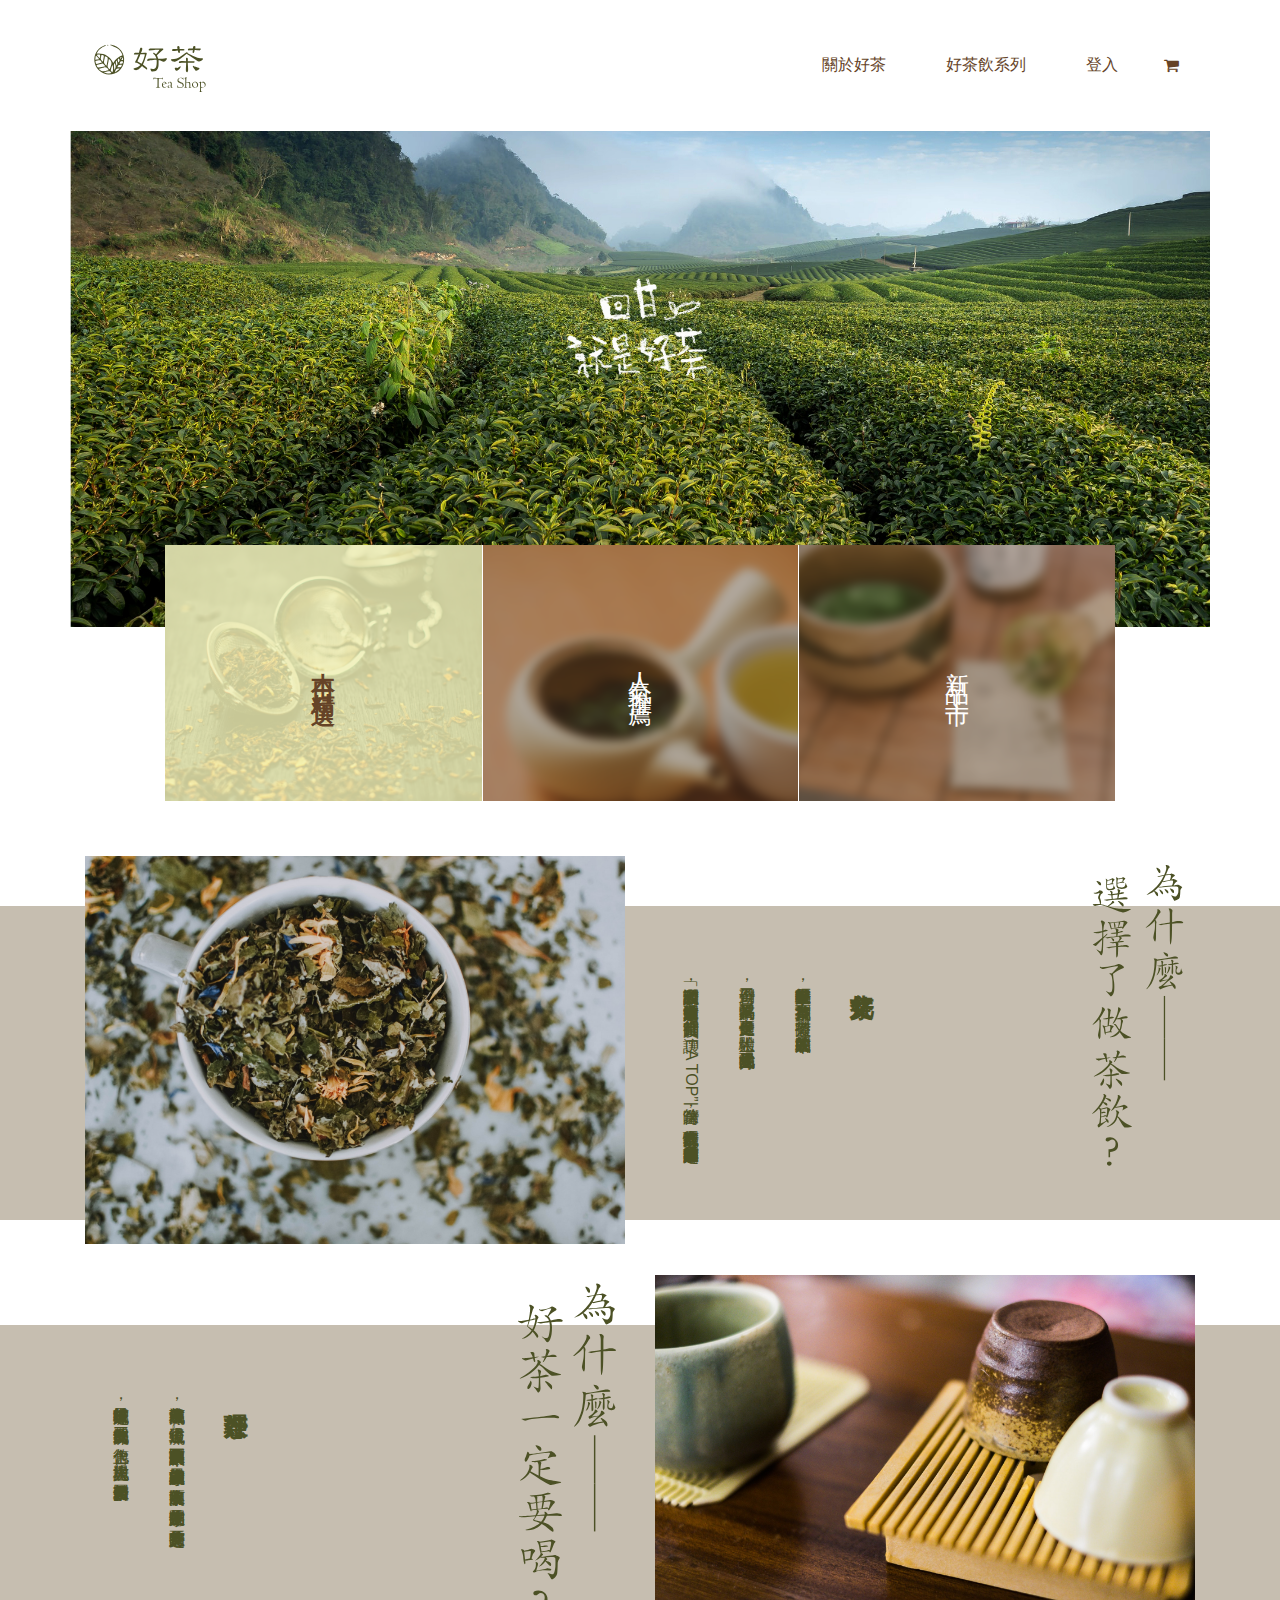
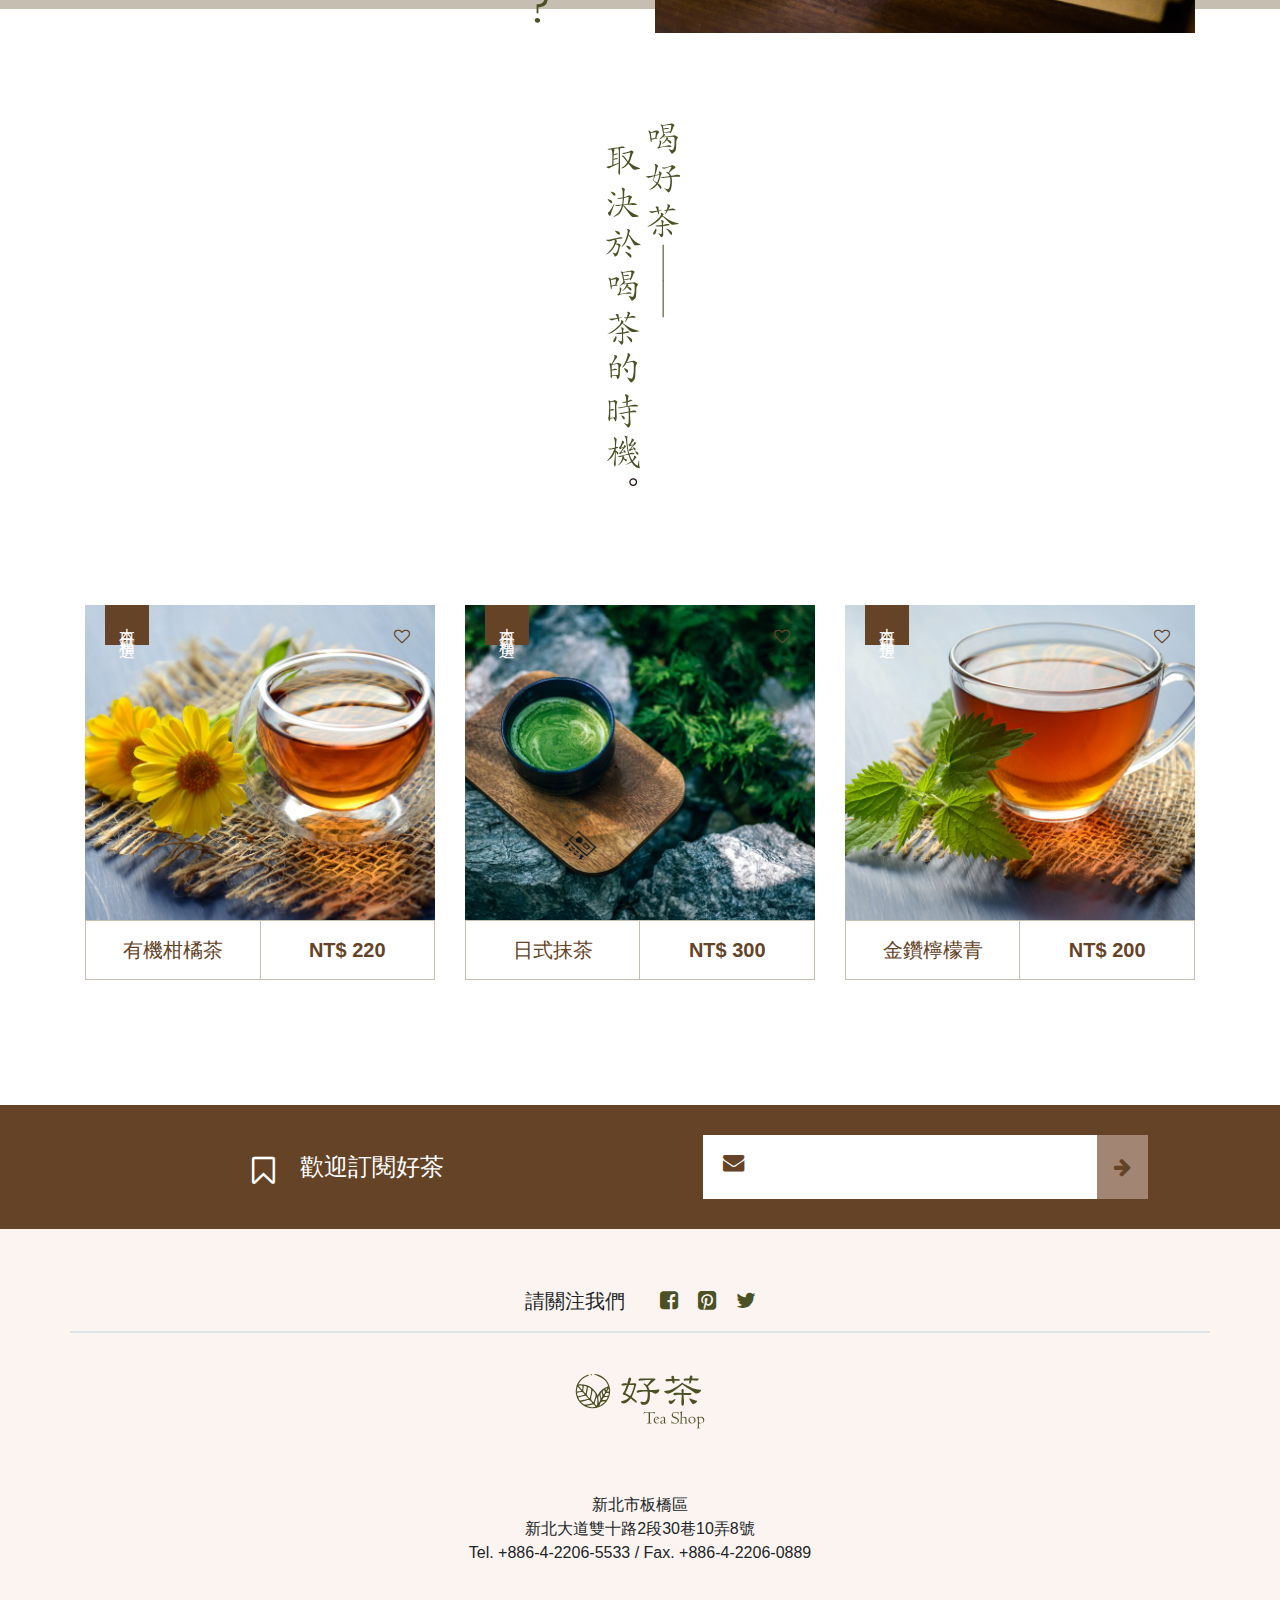
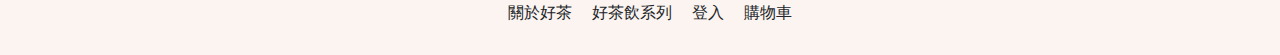
==== commit 5b8a0914: "第二波修改" ====
--- a/index.html
+++ b/index.html
@@ -243,8 +243,8 @@
                         <label for="subscription" class="fa fa-envelope fa-lg form-square-icon-move text-main"
                             aria-hidden="true"></label>
                         <input type="email" id="subscription" class="form-input">
-                        <button class="btn btn-accent btn-lg d-flex align-items-center">
-                            <i class="fa fa-arrow-right" aria-hidden="true"></i>
+                        <button class="btn btn-formColor btn-lg d-flex align-items-center">
+                            <i class="fa fa-arrow-right text-main" aria-hidden="true"></i>
                         </button>
                     </div>
                 </div>
@@ -254,17 +254,17 @@
 
     <!-- -------------------------------------footer ---------------------------------------------->
 
-    <footer class="py-5 bg-main-lighter">
+    <footer class="py-5 bg-footerColor">
         <div class="container mt-5">
             <div class="row">
                 <div class="col-12">
                     <div class="d-flex justify-content-center mb-2">
-                        <a class="text-main mr-3 h5">請關注我們</a>
-                        <a href="#" class="ml-4 text-main"><i class="fa fa-facebook-square fa-lg"
+                        <a class="mr-3 h5">請關注我們</a>
+                        <a href="#" class="ml-4 text-main-light"><i class="fa fa-facebook-square fa-lg"
                                 aria-hidden="true"></i></a>
-                        <a href="#" class="ml-4 text-main"><i class="fa fa-pinterest-square fa-lg"
+                        <a href="#" class="ml-4 text-main-light"><i class="fa fa-pinterest-square fa-lg"
                                 aria-hidden="true"></i></a>
-                        <a href="#" class="ml-4 text-main"><i class="fa fa-twitter fa-lg" aria-hidden="true"></i></a>
+                        <a href="#" class="ml-4 text-main-light"><i class="fa fa-twitter fa-lg" aria-hidden="true"></i></a>
                     </div>
                 </div>
                 <div class="w-100 border border-bottom-1"></div>
@@ -276,17 +276,17 @@
                         </div>
                     </div>
                 </div>
-                <div class="col-12 text-center text-main mt-6">
+                <div class="col-12 text-center mt-6">
                         <p>新北市板橋區<br>
                             新北大道雙十路2段30巷10弄8號<br>
                             Tel. +886-4-2206-5533 / Fax. +886-4-2206-0889</p>
                     </div>
-                <div class="col-12 text-center text-main mt-4">
+                <div class="col-12 text-center mt-4">
                     <div class="d-flex justify-content-center">
-                        <a href="index.html" class="ml-4 text-main">關於好茶</a>
-                        <a href="products.html" class="ml-4 text-main">好茶飲系列</a>
-                        <a href="register.html" class="ml-4 text-main">登入</a>
-                        <a href="carts.html" class="ml-4 text-main">購物車</a>
+                        <a href="index.html" class="ml-4 text-black">關於好茶</a>
+                        <a href="products.html" class="ml-4 text-black">好茶飲系列</a>
+                        <a href="register.html" class="ml-4 text-black">登入</a>
+                        <a href="carts.html" class="ml-4 text-black">購物車</a>
                     </div>
                 </div>
             </div>
--- a/stylesheets/all.css
+++ b/stylesheets/all.css
@@ -23,53 +23,43 @@
 }
 
 .bg-main {
-  background-color: #4C5125 !important;
+  background-color: #654327 !important;
 }
 
 a.bg-main:hover, a.bg-main:focus,
 button.bg-main:hover,
 button.bg-main:focus {
-  background-color: #2b2e15 !important;
+  background-color: #402b19 !important;
 }
 
 .bg-accent {
-  background-color: #EFFC90 !important;
+  background-color: #F9F9BB !important;
 }
 
 a.bg-accent:hover, a.bg-accent:focus,
 button.bg-accent:hover,
 button.bg-accent:focus {
-  background-color: #e8fb5e !important;
+  background-color: #f5f58c !important;
 }
 
 .bg-main-lighter {
-  background-color: #EAF0ED !important;
+  background-color: #c6beb0 !important;
 }
 
 a.bg-main-lighter:hover, a.bg-main-lighter:focus,
 button.bg-main-lighter:hover,
 button.bg-main-lighter:focus {
-  background-color: #ccdbd4 !important;
+  background-color: #b1a692 !important;
 }
 
 .bg-main-light {
-  background-color: #8DA291 !important;
+  background-color: #4C5125 !important;
 }
 
 a.bg-main-light:hover, a.bg-main-light:focus,
 button.bg-main-light:hover,
 button.bg-main-light:focus {
-  background-color: #718b76 !important;
-}
-
-.bg-teaLogo {
-  background-color: #677A30 !important;
-}
-
-a.bg-teaLogo:hover, a.bg-teaLogo:focus,
-button.bg-teaLogo:hover,
-button.bg-teaLogo:focus {
-  background-color: #485522 !important;
+  background-color: #2b2e15 !important;
 }
 
 .bg-primary {
@@ -201,23 +191,19 @@
 }
 
 .border-main {
+  border-color: #654327 !important;
+}
+
+.border-accent {
+  border-color: #F9F9BB !important;
+}
+
+.border-main-lighter {
+  border-color: #c6beb0 !important;
+}
+
+.border-main-light {
   border-color: #4C5125 !important;
-}
-
-.border-accent {
-  border-color: #EFFC90 !important;
-}
-
-.border-main-lighter {
-  border-color: #EAF0ED !important;
-}
-
-.border-main-light {
-  border-color: #8DA291 !important;
-}
-
-.border-teaLogo {
-  border-color: #677A30 !important;
 }
 
 .border-primary {
@@ -4765,43 +4751,35 @@
 }
 
 .text-main {
+  color: #654327 !important;
+}
+
+a.text-main:hover, a.text-main:focus {
+  color: #2e1e12 !important;
+}
+
+.text-accent {
+  color: #F9F9BB !important;
+}
+
+a.text-accent:hover, a.text-accent:focus {
+  color: #f3f375 !important;
+}
+
+.text-main-lighter {
+  color: #c6beb0 !important;
+}
+
+a.text-main-lighter:hover, a.text-main-lighter:focus {
+  color: #a69984 !important;
+}
+
+.text-main-light {
   color: #4C5125 !important;
 }
 
-a.text-main:hover, a.text-main:focus {
+a.text-main-light:hover, a.text-main-light:focus {
   color: #1b1c0d !important;
-}
-
-.text-accent {
-  color: #EFFC90 !important;
-}
-
-a.text-accent:hover, a.text-accent:focus {
-  color: #e4fa46 !important;
-}
-
-.text-main-lighter {
-  color: #EAF0ED !important;
-}
-
-a.text-main-lighter:hover, a.text-main-lighter:focus {
-  color: #bdd0c7 !important;
-}
-
-.text-main-light {
-  color: #8DA291 !important;
-}
-
-a.text-main-light:hover, a.text-main-light:focus {
-  color: #667d6a !important;
-}
-
-.text-teaLogo {
-  color: #677A30 !important;
-}
-
-a.text-teaLogo:hover, a.text-teaLogo:focus {
-  color: #39431a !important;
 }
 
 .text-primary {
@@ -4927,11 +4905,10 @@
   --white: #fff;
   --gray: #6c757d;
   --gray-dark: #343a40;
-  --main: #4C5125;
-  --accent: #EFFC90;
-  --main-lighter: #EAF0ED;
-  --main-light: #8DA291;
-  --teaLogo: #677A30;
+  --main: #654327;
+  --accent: #F9F9BB;
+  --main-lighter: #c6beb0;
+  --main-light: #4C5125;
   --primary: #007bff;
   --secondary: #6c757d;
   --success: #28a745;
@@ -6592,111 +6569,89 @@
 .table-main,
 .table-main > th,
 .table-main > td {
-  background-color: #cdcec2;
+  background-color: #d4cac3;
 }
 
 .table-main th,
 .table-main td,
 .table-main thead th,
 .table-main tbody + tbody {
-  border-color: #a2a58e;
+  border-color: #af9d8f;
 }
 
 .table-hover .table-main:hover {
-  background-color: #c1c3b4;
+  background-color: #c9bdb4;
 }
 
 .table-hover .table-main:hover > td,
 .table-hover .table-main:hover > th {
-  background-color: #c1c3b4;
+  background-color: #c9bdb4;
 }
 
 .table-accent,
 .table-accent > th,
 .table-accent > td {
-  background-color: #fbfee0;
+  background-color: #fdfdec;
 }
 
 .table-accent th,
 .table-accent td,
 .table-accent thead th,
 .table-accent tbody + tbody {
-  border-color: #f7fdc5;
+  border-color: #fcfcdc;
 }
 
 .table-hover .table-accent:hover {
-  background-color: #f8fdc7;
+  background-color: #fbfbd5;
 }
 
 .table-hover .table-accent:hover > td,
 .table-hover .table-accent:hover > th {
-  background-color: #f8fdc7;
+  background-color: #fbfbd5;
 }
 
 .table-main-lighter,
 .table-main-lighter > th,
 .table-main-lighter > td {
-  background-color: #f9fbfa;
+  background-color: #efede9;
 }
 
 .table-main-lighter th,
 .table-main-lighter td,
 .table-main-lighter thead th,
 .table-main-lighter tbody + tbody {
-  border-color: #f4f7f6;
+  border-color: #e1ddd6;
 }
 
 .table-hover .table-main-lighter:hover {
-  background-color: #eaf1ed;
+  background-color: #e4e1da;
 }
 
 .table-hover .table-main-lighter:hover > td,
 .table-hover .table-main-lighter:hover > th {
-  background-color: #eaf1ed;
+  background-color: #e4e1da;
 }
 
 .table-main-light,
 .table-main-light > th,
 .table-main-light > td {
-  background-color: #dfe5e0;
+  background-color: #cdcec2;
 }
 
 .table-main-light th,
 .table-main-light td,
 .table-main-light thead th,
 .table-main-light tbody + tbody {
-  border-color: #c4cfc6;
+  border-color: #a2a58e;
 }
 
 .table-hover .table-main-light:hover {
-  background-color: #d1dad2;
+  background-color: #c1c3b4;
 }
 
 .table-hover .table-main-light:hover > td,
 .table-hover .table-main-light:hover > th {
-  background-color: #d1dad2;
-}
-
-.table-teaLogo,
-.table-teaLogo > th,
-.table-teaLogo > td {
-  background-color: #d4dac5;
-}
-
-.table-teaLogo th,
-.table-teaLogo td,
-.table-teaLogo thead th,
-.table-teaLogo tbody + tbody {
-  border-color: #b0ba93;
-}
-
-.table-hover .table-teaLogo:hover {
-  background-color: #c8d0b5;
-}
-
-.table-hover .table-teaLogo:hover > td,
-.table-hover .table-teaLogo:hover > th {
-  background-color: #c8d0b5;
+  background-color: #c1c3b4;
 }
 
 .table-primary,
@@ -7222,10 +7177,10 @@
 .form-control:focus {
   color: #495057;
   background-color: #fff;
-  border-color: #9ea94d;
+  border-color: #bb8150;
   outline: 0;
-  -webkit-box-shadow: 0 0 0 0.2rem rgba(76, 81, 37, 0.25);
-          box-shadow: 0 0 0 0.2rem rgba(76, 81, 37, 0.25);
+  -webkit-box-shadow: 0 0 0 0.2rem rgba(101, 67, 39, 0.25);
+          box-shadow: 0 0 0 0.2rem rgba(101, 67, 39, 0.25);
 }
 
 .form-control::-webkit-input-placeholder {
@@ -8040,8 +7995,8 @@
 
 .btn:focus, .btn.focus {
   outline: 0;
-  -webkit-box-shadow: 0 0 0 0.2rem rgba(76, 81, 37, 0.25);
-          box-shadow: 0 0 0 0.2rem rgba(76, 81, 37, 0.25);
+  -webkit-box-shadow: 0 0 0 0.2rem rgba(101, 67, 39, 0.25);
+          box-shadow: 0 0 0 0.2rem rgba(101, 67, 39, 0.25);
 }
 
 .btn.disabled, .btn:disabled {
@@ -8055,182 +8010,146 @@
 
 .btn-main {
   color: #fff;
+  background-color: #654327;
+  border-color: #654327;
+}
+
+.btn-main:hover {
+  color: #fff;
+  background-color: #49311c;
+  border-color: #402b19;
+}
+
+.btn-main:focus, .btn-main.focus {
+  -webkit-box-shadow: 0 0 0 0.2rem rgba(124, 95, 71, 0.5);
+          box-shadow: 0 0 0 0.2rem rgba(124, 95, 71, 0.5);
+}
+
+.btn-main.disabled, .btn-main:disabled {
+  color: #fff;
+  background-color: #654327;
+  border-color: #654327;
+}
+
+.btn-main:not(:disabled):not(.disabled):active, .btn-main:not(:disabled):not(.disabled).active,
+.show > .btn-main.dropdown-toggle {
+  color: #fff;
+  background-color: #402b19;
+  border-color: #372415;
+}
+
+.btn-main:not(:disabled):not(.disabled):active:focus, .btn-main:not(:disabled):not(.disabled).active:focus,
+.show > .btn-main.dropdown-toggle:focus {
+  -webkit-box-shadow: 0 0 0 0.2rem rgba(124, 95, 71, 0.5);
+          box-shadow: 0 0 0 0.2rem rgba(124, 95, 71, 0.5);
+}
+
+.btn-accent {
+  color: #212529;
+  background-color: #F9F9BB;
+  border-color: #F9F9BB;
+}
+
+.btn-accent:hover {
+  color: #212529;
+  background-color: #f6f698;
+  border-color: #f5f58c;
+}
+
+.btn-accent:focus, .btn-accent.focus {
+  -webkit-box-shadow: 0 0 0 0.2rem rgba(217, 217, 165, 0.5);
+          box-shadow: 0 0 0 0.2rem rgba(217, 217, 165, 0.5);
+}
+
+.btn-accent.disabled, .btn-accent:disabled {
+  color: #212529;
+  background-color: #F9F9BB;
+  border-color: #F9F9BB;
+}
+
+.btn-accent:not(:disabled):not(.disabled):active, .btn-accent:not(:disabled):not(.disabled).active,
+.show > .btn-accent.dropdown-toggle {
+  color: #212529;
+  background-color: #f5f58c;
+  border-color: #f4f480;
+}
+
+.btn-accent:not(:disabled):not(.disabled):active:focus, .btn-accent:not(:disabled):not(.disabled).active:focus,
+.show > .btn-accent.dropdown-toggle:focus {
+  -webkit-box-shadow: 0 0 0 0.2rem rgba(217, 217, 165, 0.5);
+          box-shadow: 0 0 0 0.2rem rgba(217, 217, 165, 0.5);
+}
+
+.btn-main-lighter {
+  color: #212529;
+  background-color: #c6beb0;
+  border-color: #c6beb0;
+}
+
+.btn-main-lighter:hover {
+  color: #212529;
+  background-color: #b6ac9a;
+  border-color: #b1a692;
+}
+
+.btn-main-lighter:focus, .btn-main-lighter.focus {
+  -webkit-box-shadow: 0 0 0 0.2rem rgba(173, 167, 156, 0.5);
+          box-shadow: 0 0 0 0.2rem rgba(173, 167, 156, 0.5);
+}
+
+.btn-main-lighter.disabled, .btn-main-lighter:disabled {
+  color: #212529;
+  background-color: #c6beb0;
+  border-color: #c6beb0;
+}
+
+.btn-main-lighter:not(:disabled):not(.disabled):active, .btn-main-lighter:not(:disabled):not(.disabled).active,
+.show > .btn-main-lighter.dropdown-toggle {
+  color: #212529;
+  background-color: #b1a692;
+  border-color: #aba08b;
+}
+
+.btn-main-lighter:not(:disabled):not(.disabled):active:focus, .btn-main-lighter:not(:disabled):not(.disabled).active:focus,
+.show > .btn-main-lighter.dropdown-toggle:focus {
+  -webkit-box-shadow: 0 0 0 0.2rem rgba(173, 167, 156, 0.5);
+          box-shadow: 0 0 0 0.2rem rgba(173, 167, 156, 0.5);
+}
+
+.btn-main-light {
+  color: #fff;
   background-color: #4C5125;
   border-color: #4C5125;
 }
 
-.btn-main:hover {
+.btn-main-light:hover {
   color: #fff;
   background-color: #333719;
   border-color: #2b2e15;
 }
 
-.btn-main:focus, .btn-main.focus {
+.btn-main-light:focus, .btn-main-light.focus {
   -webkit-box-shadow: 0 0 0 0.2rem rgba(103, 107, 70, 0.5);
           box-shadow: 0 0 0 0.2rem rgba(103, 107, 70, 0.5);
 }
 
-.btn-main.disabled, .btn-main:disabled {
+.btn-main-light.disabled, .btn-main-light:disabled {
   color: #fff;
   background-color: #4C5125;
   border-color: #4C5125;
 }
 
-.btn-main:not(:disabled):not(.disabled):active, .btn-main:not(:disabled):not(.disabled).active,
-.show > .btn-main.dropdown-toggle {
+.btn-main-light:not(:disabled):not(.disabled):active, .btn-main-light:not(:disabled):not(.disabled).active,
+.show > .btn-main-light.dropdown-toggle {
   color: #fff;
   background-color: #2b2e15;
   border-color: #232511;
 }
 
-.btn-main:not(:disabled):not(.disabled):active:focus, .btn-main:not(:disabled):not(.disabled).active:focus,
-.show > .btn-main.dropdown-toggle:focus {
+.btn-main-light:not(:disabled):not(.disabled):active:focus, .btn-main-light:not(:disabled):not(.disabled).active:focus,
+.show > .btn-main-light.dropdown-toggle:focus {
   -webkit-box-shadow: 0 0 0 0.2rem rgba(103, 107, 70, 0.5);
           box-shadow: 0 0 0 0.2rem rgba(103, 107, 70, 0.5);
-}
-
-.btn-accent {
-  color: #212529;
-  background-color: #EFFC90;
-  border-color: #EFFC90;
-}
-
-.btn-accent:hover {
-  color: #212529;
-  background-color: #eafb6b;
-  border-color: #e8fb5e;
-}
-
-.btn-accent:focus, .btn-accent.focus {
-  -webkit-box-shadow: 0 0 0 0.2rem rgba(208, 220, 129, 0.5);
-          box-shadow: 0 0 0 0.2rem rgba(208, 220, 129, 0.5);
-}
-
-.btn-accent.disabled, .btn-accent:disabled {
-  color: #212529;
-  background-color: #EFFC90;
-  border-color: #EFFC90;
-}
-
-.btn-accent:not(:disabled):not(.disabled):active, .btn-accent:not(:disabled):not(.disabled).active,
-.show > .btn-accent.dropdown-toggle {
-  color: #212529;
-  background-color: #e8fb5e;
-  border-color: #e6fa52;
-}
-
-.btn-accent:not(:disabled):not(.disabled):active:focus, .btn-accent:not(:disabled):not(.disabled).active:focus,
-.show > .btn-accent.dropdown-toggle:focus {
-  -webkit-box-shadow: 0 0 0 0.2rem rgba(208, 220, 129, 0.5);
-          box-shadow: 0 0 0 0.2rem rgba(208, 220, 129, 0.5);
-}
-
-.btn-main-lighter {
-  color: #212529;
-  background-color: #EAF0ED;
-  border-color: #EAF0ED;
-}
-
-.btn-main-lighter:hover {
-  color: #212529;
-  background-color: #d4e0da;
-  border-color: #ccdbd4;
-}
-
-.btn-main-lighter:focus, .btn-main-lighter.focus {
-  -webkit-box-shadow: 0 0 0 0.2rem rgba(204, 210, 208, 0.5);
-          box-shadow: 0 0 0 0.2rem rgba(204, 210, 208, 0.5);
-}
-
-.btn-main-lighter.disabled, .btn-main-lighter:disabled {
-  color: #212529;
-  background-color: #EAF0ED;
-  border-color: #EAF0ED;
-}
-
-.btn-main-lighter:not(:disabled):not(.disabled):active, .btn-main-lighter:not(:disabled):not(.disabled).active,
-.show > .btn-main-lighter.dropdown-toggle {
-  color: #212529;
-  background-color: #ccdbd4;
-  border-color: #c5d5cd;
-}
-
-.btn-main-lighter:not(:disabled):not(.disabled):active:focus, .btn-main-lighter:not(:disabled):not(.disabled).active:focus,
-.show > .btn-main-lighter.dropdown-toggle:focus {
-  -webkit-box-shadow: 0 0 0 0.2rem rgba(204, 210, 208, 0.5);
-          box-shadow: 0 0 0 0.2rem rgba(204, 210, 208, 0.5);
-}
-
-.btn-main-light {
-  color: #212529;
-  background-color: #8DA291;
-  border-color: #8DA291;
-}
-
-.btn-main-light:hover {
-  color: #fff;
-  background-color: #78917d;
-  border-color: #718b76;
-}
-
-.btn-main-light:focus, .btn-main-light.focus {
-  -webkit-box-shadow: 0 0 0 0.2rem rgba(125, 143, 129, 0.5);
-          box-shadow: 0 0 0 0.2rem rgba(125, 143, 129, 0.5);
-}
-
-.btn-main-light.disabled, .btn-main-light:disabled {
-  color: #212529;
-  background-color: #8DA291;
-  border-color: #8DA291;
-}
-
-.btn-main-light:not(:disabled):not(.disabled):active, .btn-main-light:not(:disabled):not(.disabled).active,
-.show > .btn-main-light.dropdown-toggle {
-  color: #fff;
-  background-color: #718b76;
-  border-color: #6b8470;
-}
-
-.btn-main-light:not(:disabled):not(.disabled):active:focus, .btn-main-light:not(:disabled):not(.disabled).active:focus,
-.show > .btn-main-light.dropdown-toggle:focus {
-  -webkit-box-shadow: 0 0 0 0.2rem rgba(125, 143, 129, 0.5);
-          box-shadow: 0 0 0 0.2rem rgba(125, 143, 129, 0.5);
-}
-
-.btn-teaLogo {
-  color: #fff;
-  background-color: #677A30;
-  border-color: #677A30;
-}
-
-.btn-teaLogo:hover {
-  color: #fff;
-  background-color: #505f25;
-  border-color: #485522;
-}
-
-.btn-teaLogo:focus, .btn-teaLogo.focus {
-  -webkit-box-shadow: 0 0 0 0.2rem rgba(126, 142, 79, 0.5);
-          box-shadow: 0 0 0 0.2rem rgba(126, 142, 79, 0.5);
-}
-
-.btn-teaLogo.disabled, .btn-teaLogo:disabled {
-  color: #fff;
-  background-color: #677A30;
-  border-color: #677A30;
-}
-
-.btn-teaLogo:not(:disabled):not(.disabled):active, .btn-teaLogo:not(:disabled):not(.disabled).active,
-.show > .btn-teaLogo.dropdown-toggle {
-  color: #fff;
-  background-color: #485522;
-  border-color: #404c1e;
-}
-
-.btn-teaLogo:not(:disabled):not(.disabled):active:focus, .btn-teaLogo:not(:disabled):not(.disabled).active:focus,
-.show > .btn-teaLogo.dropdown-toggle:focus {
-  -webkit-box-shadow: 0 0 0 0.2rem rgba(126, 142, 79, 0.5);
-          box-shadow: 0 0 0 0.2rem rgba(126, 142, 79, 0.5);
 }
 
 .btn-primary {
@@ -8522,173 +8441,139 @@
 }
 
 .btn-outline-main {
+  color: #654327;
+  border-color: #654327;
+}
+
+.btn-outline-main:hover {
+  color: #fff;
+  background-color: #654327;
+  border-color: #654327;
+}
+
+.btn-outline-main:focus, .btn-outline-main.focus {
+  -webkit-box-shadow: 0 0 0 0.2rem rgba(101, 67, 39, 0.5);
+          box-shadow: 0 0 0 0.2rem rgba(101, 67, 39, 0.5);
+}
+
+.btn-outline-main.disabled, .btn-outline-main:disabled {
+  color: #654327;
+  background-color: transparent;
+}
+
+.btn-outline-main:not(:disabled):not(.disabled):active, .btn-outline-main:not(:disabled):not(.disabled).active,
+.show > .btn-outline-main.dropdown-toggle {
+  color: #fff;
+  background-color: #654327;
+  border-color: #654327;
+}
+
+.btn-outline-main:not(:disabled):not(.disabled):active:focus, .btn-outline-main:not(:disabled):not(.disabled).active:focus,
+.show > .btn-outline-main.dropdown-toggle:focus {
+  -webkit-box-shadow: 0 0 0 0.2rem rgba(101, 67, 39, 0.5);
+          box-shadow: 0 0 0 0.2rem rgba(101, 67, 39, 0.5);
+}
+
+.btn-outline-accent {
+  color: #F9F9BB;
+  border-color: #F9F9BB;
+}
+
+.btn-outline-accent:hover {
+  color: #212529;
+  background-color: #F9F9BB;
+  border-color: #F9F9BB;
+}
+
+.btn-outline-accent:focus, .btn-outline-accent.focus {
+  -webkit-box-shadow: 0 0 0 0.2rem rgba(249, 249, 187, 0.5);
+          box-shadow: 0 0 0 0.2rem rgba(249, 249, 187, 0.5);
+}
+
+.btn-outline-accent.disabled, .btn-outline-accent:disabled {
+  color: #F9F9BB;
+  background-color: transparent;
+}
+
+.btn-outline-accent:not(:disabled):not(.disabled):active, .btn-outline-accent:not(:disabled):not(.disabled).active,
+.show > .btn-outline-accent.dropdown-toggle {
+  color: #212529;
+  background-color: #F9F9BB;
+  border-color: #F9F9BB;
+}
+
+.btn-outline-accent:not(:disabled):not(.disabled):active:focus, .btn-outline-accent:not(:disabled):not(.disabled).active:focus,
+.show > .btn-outline-accent.dropdown-toggle:focus {
+  -webkit-box-shadow: 0 0 0 0.2rem rgba(249, 249, 187, 0.5);
+          box-shadow: 0 0 0 0.2rem rgba(249, 249, 187, 0.5);
+}
+
+.btn-outline-main-lighter {
+  color: #c6beb0;
+  border-color: #c6beb0;
+}
+
+.btn-outline-main-lighter:hover {
+  color: #212529;
+  background-color: #c6beb0;
+  border-color: #c6beb0;
+}
+
+.btn-outline-main-lighter:focus, .btn-outline-main-lighter.focus {
+  -webkit-box-shadow: 0 0 0 0.2rem rgba(198, 190, 176, 0.5);
+          box-shadow: 0 0 0 0.2rem rgba(198, 190, 176, 0.5);
+}
+
+.btn-outline-main-lighter.disabled, .btn-outline-main-lighter:disabled {
+  color: #c6beb0;
+  background-color: transparent;
+}
+
+.btn-outline-main-lighter:not(:disabled):not(.disabled):active, .btn-outline-main-lighter:not(:disabled):not(.disabled).active,
+.show > .btn-outline-main-lighter.dropdown-toggle {
+  color: #212529;
+  background-color: #c6beb0;
+  border-color: #c6beb0;
+}
+
+.btn-outline-main-lighter:not(:disabled):not(.disabled):active:focus, .btn-outline-main-lighter:not(:disabled):not(.disabled).active:focus,
+.show > .btn-outline-main-lighter.dropdown-toggle:focus {
+  -webkit-box-shadow: 0 0 0 0.2rem rgba(198, 190, 176, 0.5);
+          box-shadow: 0 0 0 0.2rem rgba(198, 190, 176, 0.5);
+}
+
+.btn-outline-main-light {
   color: #4C5125;
   border-color: #4C5125;
 }
 
-.btn-outline-main:hover {
+.btn-outline-main-light:hover {
   color: #fff;
   background-color: #4C5125;
   border-color: #4C5125;
 }
 
-.btn-outline-main:focus, .btn-outline-main.focus {
+.btn-outline-main-light:focus, .btn-outline-main-light.focus {
   -webkit-box-shadow: 0 0 0 0.2rem rgba(76, 81, 37, 0.5);
           box-shadow: 0 0 0 0.2rem rgba(76, 81, 37, 0.5);
 }
 
-.btn-outline-main.disabled, .btn-outline-main:disabled {
+.btn-outline-main-light.disabled, .btn-outline-main-light:disabled {
   color: #4C5125;
   background-color: transparent;
 }
 
-.btn-outline-main:not(:disabled):not(.disabled):active, .btn-outline-main:not(:disabled):not(.disabled).active,
-.show > .btn-outline-main.dropdown-toggle {
+.btn-outline-main-light:not(:disabled):not(.disabled):active, .btn-outline-main-light:not(:disabled):not(.disabled).active,
+.show > .btn-outline-main-light.dropdown-toggle {
   color: #fff;
   background-color: #4C5125;
   border-color: #4C5125;
 }
 
-.btn-outline-main:not(:disabled):not(.disabled):active:focus, .btn-outline-main:not(:disabled):not(.disabled).active:focus,
-.show > .btn-outline-main.dropdown-toggle:focus {
+.btn-outline-main-light:not(:disabled):not(.disabled):active:focus, .btn-outline-main-light:not(:disabled):not(.disabled).active:focus,
+.show > .btn-outline-main-light.dropdown-toggle:focus {
   -webkit-box-shadow: 0 0 0 0.2rem rgba(76, 81, 37, 0.5);
           box-shadow: 0 0 0 0.2rem rgba(76, 81, 37, 0.5);
-}
-
-.btn-outline-accent {
-  color: #EFFC90;
-  border-color: #EFFC90;
-}
-
-.btn-outline-accent:hover {
-  color: #212529;
-  background-color: #EFFC90;
-  border-color: #EFFC90;
-}
-
-.btn-outline-accent:focus, .btn-outline-accent.focus {
-  -webkit-box-shadow: 0 0 0 0.2rem rgba(239, 252, 144, 0.5);
-          box-shadow: 0 0 0 0.2rem rgba(239, 252, 144, 0.5);
-}
-
-.btn-outline-accent.disabled, .btn-outline-accent:disabled {
-  color: #EFFC90;
-  background-color: transparent;
-}
-
-.btn-outline-accent:not(:disabled):not(.disabled):active, .btn-outline-accent:not(:disabled):not(.disabled).active,
-.show > .btn-outline-accent.dropdown-toggle {
-  color: #212529;
-  background-color: #EFFC90;
-  border-color: #EFFC90;
-}
-
-.btn-outline-accent:not(:disabled):not(.disabled):active:focus, .btn-outline-accent:not(:disabled):not(.disabled).active:focus,
-.show > .btn-outline-accent.dropdown-toggle:focus {
-  -webkit-box-shadow: 0 0 0 0.2rem rgba(239, 252, 144, 0.5);
-          box-shadow: 0 0 0 0.2rem rgba(239, 252, 144, 0.5);
-}
-
-.btn-outline-main-lighter {
-  color: #EAF0ED;
-  border-color: #EAF0ED;
-}
-
-.btn-outline-main-lighter:hover {
-  color: #212529;
-  background-color: #EAF0ED;
-  border-color: #EAF0ED;
-}
-
-.btn-outline-main-lighter:focus, .btn-outline-main-lighter.focus {
-  -webkit-box-shadow: 0 0 0 0.2rem rgba(234, 240, 237, 0.5);
-          box-shadow: 0 0 0 0.2rem rgba(234, 240, 237, 0.5);
-}
-
-.btn-outline-main-lighter.disabled, .btn-outline-main-lighter:disabled {
-  color: #EAF0ED;
-  background-color: transparent;
-}
-
-.btn-outline-main-lighter:not(:disabled):not(.disabled):active, .btn-outline-main-lighter:not(:disabled):not(.disabled).active,
-.show > .btn-outline-main-lighter.dropdown-toggle {
-  color: #212529;
-  background-color: #EAF0ED;
-  border-color: #EAF0ED;
-}
-
-.btn-outline-main-lighter:not(:disabled):not(.disabled):active:focus, .btn-outline-main-lighter:not(:disabled):not(.disabled).active:focus,
-.show > .btn-outline-main-lighter.dropdown-toggle:focus {
-  -webkit-box-shadow: 0 0 0 0.2rem rgba(234, 240, 237, 0.5);
-          box-shadow: 0 0 0 0.2rem rgba(234, 240, 237, 0.5);
-}
-
-.btn-outline-main-light {
-  color: #8DA291;
-  border-color: #8DA291;
-}
-
-.btn-outline-main-light:hover {
-  color: #212529;
-  background-color: #8DA291;
-  border-color: #8DA291;
-}
-
-.btn-outline-main-light:focus, .btn-outline-main-light.focus {
-  -webkit-box-shadow: 0 0 0 0.2rem rgba(141, 162, 145, 0.5);
-          box-shadow: 0 0 0 0.2rem rgba(141, 162, 145, 0.5);
-}
-
-.btn-outline-main-light.disabled, .btn-outline-main-light:disabled {
-  color: #8DA291;
-  background-color: transparent;
-}
-
-.btn-outline-main-light:not(:disabled):not(.disabled):active, .btn-outline-main-light:not(:disabled):not(.disabled).active,
-.show > .btn-outline-main-light.dropdown-toggle {
-  color: #212529;
-  background-color: #8DA291;
-  border-color: #8DA291;
-}
-
-.btn-outline-main-light:not(:disabled):not(.disabled):active:focus, .btn-outline-main-light:not(:disabled):not(.disabled).active:focus,
-.show > .btn-outline-main-light.dropdown-toggle:focus {
-  -webkit-box-shadow: 0 0 0 0.2rem rgba(141, 162, 145, 0.5);
-          box-shadow: 0 0 0 0.2rem rgba(141, 162, 145, 0.5);
-}
-
-.btn-outline-teaLogo {
-  color: #677A30;
-  border-color: #677A30;
-}
-
-.btn-outline-teaLogo:hover {
-  color: #fff;
-  background-color: #677A30;
-  border-color: #677A30;
-}
-
-.btn-outline-teaLogo:focus, .btn-outline-teaLogo.focus {
-  -webkit-box-shadow: 0 0 0 0.2rem rgba(103, 122, 48, 0.5);
-          box-shadow: 0 0 0 0.2rem rgba(103, 122, 48, 0.5);
-}
-
-.btn-outline-teaLogo.disabled, .btn-outline-teaLogo:disabled {
-  color: #677A30;
-  background-color: transparent;
-}
-
-.btn-outline-teaLogo:not(:disabled):not(.disabled):active, .btn-outline-teaLogo:not(:disabled):not(.disabled).active,
-.show > .btn-outline-teaLogo.dropdown-toggle {
-  color: #fff;
-  background-color: #677A30;
-  border-color: #677A30;
-}
-
-.btn-outline-teaLogo:not(:disabled):not(.disabled):active:focus, .btn-outline-teaLogo:not(:disabled):not(.disabled).active:focus,
-.show > .btn-outline-teaLogo.dropdown-toggle:focus {
-  -webkit-box-shadow: 0 0 0 0.2rem rgba(103, 122, 48, 0.5);
-          box-shadow: 0 0 0 0.2rem rgba(103, 122, 48, 0.5);
 }
 
 .btn-outline-primary {
@@ -9269,7 +9154,7 @@
 .dropdown-item.active, .dropdown-item:active {
   color: #fff;
   text-decoration: none;
-  background-color: #4C5125;
+  background-color: #654327;
 }
 
 .dropdown-item.disabled, .dropdown-item:disabled {
@@ -9502,7 +9387,7 @@
 .nav-pills .nav-link.active,
 .nav-pills .show > .nav-link {
   color: #fff;
-  background-color: #4C5125;
+  background-color: #654327;
 }
 
 .nav-fill .nav-item {
@@ -9596,8 +9481,8 @@
 .page-link:focus {
   z-index: 2;
   outline: 0;
-  -webkit-box-shadow: 0 0 0 0.2rem rgba(76, 81, 37, 0.25);
-          box-shadow: 0 0 0 0.2rem rgba(76, 81, 37, 0.25);
+  -webkit-box-shadow: 0 0 0 0.2rem rgba(101, 67, 39, 0.25);
+          box-shadow: 0 0 0 0.2rem rgba(101, 67, 39, 0.25);
 }
 
 .page-item:first-child .page-link {
@@ -9702,82 +9587,66 @@
 
 .badge-main {
   color: #fff;
-  background-color: #4C5125;
+  background-color: #654327;
 }
 
 a.badge-main:hover, a.badge-main:focus {
   color: #fff;
+  background-color: #402b19;
+}
+
+a.badge-main:focus, a.badge-main.focus {
+  outline: 0;
+  -webkit-box-shadow: 0 0 0 0.2rem rgba(101, 67, 39, 0.5);
+          box-shadow: 0 0 0 0.2rem rgba(101, 67, 39, 0.5);
+}
+
+.badge-accent {
+  color: #212529;
+  background-color: #F9F9BB;
+}
+
+a.badge-accent:hover, a.badge-accent:focus {
+  color: #212529;
+  background-color: #f5f58c;
+}
+
+a.badge-accent:focus, a.badge-accent.focus {
+  outline: 0;
+  -webkit-box-shadow: 0 0 0 0.2rem rgba(249, 249, 187, 0.5);
+          box-shadow: 0 0 0 0.2rem rgba(249, 249, 187, 0.5);
+}
+
+.badge-main-lighter {
+  color: #212529;
+  background-color: #c6beb0;
+}
+
+a.badge-main-lighter:hover, a.badge-main-lighter:focus {
+  color: #212529;
+  background-color: #b1a692;
+}
+
+a.badge-main-lighter:focus, a.badge-main-lighter.focus {
+  outline: 0;
+  -webkit-box-shadow: 0 0 0 0.2rem rgba(198, 190, 176, 0.5);
+          box-shadow: 0 0 0 0.2rem rgba(198, 190, 176, 0.5);
+}
+
+.badge-main-light {
+  color: #fff;
+  background-color: #4C5125;
+}
+
+a.badge-main-light:hover, a.badge-main-light:focus {
+  color: #fff;
   background-color: #2b2e15;
 }
 
-a.badge-main:focus, a.badge-main.focus {
+a.badge-main-light:focus, a.badge-main-light.focus {
   outline: 0;
   -webkit-box-shadow: 0 0 0 0.2rem rgba(76, 81, 37, 0.5);
           box-shadow: 0 0 0 0.2rem rgba(76, 81, 37, 0.5);
-}
-
-.badge-accent {
-  color: #212529;
-  background-color: #EFFC90;
-}
-
-a.badge-accent:hover, a.badge-accent:focus {
-  color: #212529;
-  background-color: #e8fb5e;
-}
-
-a.badge-accent:focus, a.badge-accent.focus {
-  outline: 0;
-  -webkit-box-shadow: 0 0 0 0.2rem rgba(239, 252, 144, 0.5);
-          box-shadow: 0 0 0 0.2rem rgba(239, 252, 144, 0.5);
-}
-
-.badge-main-lighter {
-  color: #212529;
-  background-color: #EAF0ED;
-}
-
-a.badge-main-lighter:hover, a.badge-main-lighter:focus {
-  color: #212529;
-  background-color: #ccdbd4;
-}
-
-a.badge-main-lighter:focus, a.badge-main-lighter.focus {
-  outline: 0;
-  -webkit-box-shadow: 0 0 0 0.2rem rgba(234, 240, 237, 0.5);
-          box-shadow: 0 0 0 0.2rem rgba(234, 240, 237, 0.5);
-}
-
-.badge-main-light {
-  color: #212529;
-  background-color: #8DA291;
-}
-
-a.badge-main-light:hover, a.badge-main-light:focus {
-  color: #212529;
-  background-color: #718b76;
-}
-
-a.badge-main-light:focus, a.badge-main-light.focus {
-  outline: 0;
-  -webkit-box-shadow: 0 0 0 0.2rem rgba(141, 162, 145, 0.5);
-          box-shadow: 0 0 0 0.2rem rgba(141, 162, 145, 0.5);
-}
-
-.badge-teaLogo {
-  color: #fff;
-  background-color: #677A30;
-}
-
-a.badge-teaLogo:hover, a.badge-teaLogo:focus {
-  color: #fff;
-  background-color: #485522;
-}
-
-a.badge-teaLogo:focus, a.badge-teaLogo.focus {
-  outline: 0;
-  -webkit-box-shadow: 0 0 0 0.2rem rgba(103, 122, 48, 0.5);
-          box-shadow: 0 0 0 0.2rem rgba(103, 122, 48, 0.5);
 }
 
 .badge-primary {
@@ -9937,73 +9806,59 @@
 }
 
 .alert-main {
+  color: #352314;
+  background-color: #e0d9d4;
+  border-color: #d4cac3;
+}
+
+.alert-main hr {
+  border-top-color: #c9bdb4;
+}
+
+.alert-main .alert-link {
+  color: #100b06;
+}
+
+.alert-accent {
+  color: #818161;
+  background-color: #fefef1;
+  border-color: #fdfdec;
+}
+
+.alert-accent hr {
+  border-top-color: #fbfbd5;
+}
+
+.alert-accent .alert-link {
+  color: #64644b;
+}
+
+.alert-main-lighter {
+  color: #67635c;
+  background-color: #f4f2ef;
+  border-color: #efede9;
+}
+
+.alert-main-lighter hr {
+  border-top-color: #e4e1da;
+}
+
+.alert-main-lighter .alert-link {
+  color: #4c4944;
+}
+
+.alert-main-light {
   color: #282a13;
   background-color: #dbdcd3;
   border-color: #cdcec2;
 }
 
-.alert-main hr {
+.alert-main-light hr {
   border-top-color: #c1c3b4;
 }
 
-.alert-main .alert-link {
+.alert-main-light .alert-link {
   color: #070703;
-}
-
-.alert-accent {
-  color: #7c834b;
-  background-color: #fcfee9;
-  border-color: #fbfee0;
-}
-
-.alert-accent hr {
-  border-top-color: #f8fdc7;
-}
-
-.alert-accent .alert-link {
-  color: #5d6338;
-}
-
-.alert-main-lighter {
-  color: #7a7d7b;
-  background-color: #fbfcfb;
-  border-color: #f9fbfa;
-}
-
-.alert-main-lighter hr {
-  border-top-color: #eaf1ed;
-}
-
-.alert-main-lighter .alert-link {
-  color: #616362;
-}
-
-.alert-main-light {
-  color: #49544b;
-  background-color: #e8ece9;
-  border-color: #dfe5e0;
-}
-
-.alert-main-light hr {
-  border-top-color: #d1dad2;
-}
-
-.alert-main-light .alert-link {
-  color: #313933;
-}
-
-.alert-teaLogo {
-  color: #363f19;
-  background-color: #e1e4d6;
-  border-color: #d4dac5;
-}
-
-.alert-teaLogo hr {
-  border-top-color: #c8d0b5;
-}
-
-.alert-teaLogo .alert-link {
-  color: #171a0b;
 }
 
 .alert-primary {
@@ -10323,83 +10178,67 @@
 }
 
 .list-group-item-main {
+  color: #352314;
+  background-color: #d4cac3;
+}
+
+.list-group-item-main.list-group-item-action:hover, .list-group-item-main.list-group-item-action:focus {
+  color: #352314;
+  background-color: #c9bdb4;
+}
+
+.list-group-item-main.list-group-item-action.active {
+  color: #fff;
+  background-color: #352314;
+  border-color: #352314;
+}
+
+.list-group-item-accent {
+  color: #818161;
+  background-color: #fdfdec;
+}
+
+.list-group-item-accent.list-group-item-action:hover, .list-group-item-accent.list-group-item-action:focus {
+  color: #818161;
+  background-color: #fbfbd5;
+}
+
+.list-group-item-accent.list-group-item-action.active {
+  color: #fff;
+  background-color: #818161;
+  border-color: #818161;
+}
+
+.list-group-item-main-lighter {
+  color: #67635c;
+  background-color: #efede9;
+}
+
+.list-group-item-main-lighter.list-group-item-action:hover, .list-group-item-main-lighter.list-group-item-action:focus {
+  color: #67635c;
+  background-color: #e4e1da;
+}
+
+.list-group-item-main-lighter.list-group-item-action.active {
+  color: #fff;
+  background-color: #67635c;
+  border-color: #67635c;
+}
+
+.list-group-item-main-light {
   color: #282a13;
   background-color: #cdcec2;
 }
 
-.list-group-item-main.list-group-item-action:hover, .list-group-item-main.list-group-item-action:focus {
+.list-group-item-main-light.list-group-item-action:hover, .list-group-item-main-light.list-group-item-action:focus {
   color: #282a13;
   background-color: #c1c3b4;
 }
 
-.list-group-item-main.list-group-item-action.active {
+.list-group-item-main-light.list-group-item-action.active {
   color: #fff;
   background-color: #282a13;
   border-color: #282a13;
-}
-
-.list-group-item-accent {
-  color: #7c834b;
-  background-color: #fbfee0;
-}
-
-.list-group-item-accent.list-group-item-action:hover, .list-group-item-accent.list-group-item-action:focus {
-  color: #7c834b;
-  background-color: #f8fdc7;
-}
-
-.list-group-item-accent.list-group-item-action.active {
-  color: #fff;
-  background-color: #7c834b;
-  border-color: #7c834b;
-}
-
-.list-group-item-main-lighter {
-  color: #7a7d7b;
-  background-color: #f9fbfa;
-}
-
-.list-group-item-main-lighter.list-group-item-action:hover, .list-group-item-main-lighter.list-group-item-action:focus {
-  color: #7a7d7b;
-  background-color: #eaf1ed;
-}
-
-.list-group-item-main-lighter.list-group-item-action.active {
-  color: #fff;
-  background-color: #7a7d7b;
-  border-color: #7a7d7b;
-}
-
-.list-group-item-main-light {
-  color: #49544b;
-  background-color: #dfe5e0;
-}
-
-.list-group-item-main-light.list-group-item-action:hover, .list-group-item-main-light.list-group-item-action:focus {
-  color: #49544b;
-  background-color: #d1dad2;
-}
-
-.list-group-item-main-light.list-group-item-action.active {
-  color: #fff;
-  background-color: #49544b;
-  border-color: #49544b;
-}
-
-.list-group-item-teaLogo {
-  color: #363f19;
-  background-color: #d4dac5;
-}
-
-.list-group-item-teaLogo.list-group-item-action:hover, .list-group-item-teaLogo.list-group-item-action:focus {
-  color: #363f19;
-  background-color: #c8d0b5;
-}
-
-.list-group-item-teaLogo.list-group-item-action.active {
-  color: #fff;
-  background-color: #363f19;
-  border-color: #363f19;
 }
 
 .list-group-item-primary {
@@ -11614,18 +11453,18 @@
 }
 
 .custom-control-input:focus ~ .custom-control-label::before {
-  -webkit-box-shadow: 0 0 0 0.2rem rgba(76, 81, 37, 0.25);
-          box-shadow: 0 0 0 0.2rem rgba(76, 81, 37, 0.25);
+  -webkit-box-shadow: 0 0 0 0.2rem rgba(101, 67, 39, 0.25);
+          box-shadow: 0 0 0 0.2rem rgba(101, 67, 39, 0.25);
 }
 
 .custom-control-input:focus:not(:checked) ~ .custom-control-label::before {
-  border-color: #9ea94d;
+  border-color: #bb8150;
 }
 
 .custom-control-input:not(:disabled):active ~ .custom-control-label::before {
   color: #fff;
-  background-color: #b3bc6c;
-  border-color: #b3bc6c;
+  background-color: #ca9b75;
+  border-color: #ca9b75;
 }
 
 .custom-control-input:disabled ~ .custom-control-label {
@@ -11675,8 +11514,8 @@
 }
 
 .custom-checkbox .custom-control-input:indeterminate ~ .custom-control-label::before {
-  border-color: #4C5125;
-  background-color: #4C5125;
+  border-color: #654327;
+  background-color: #654327;
 }
 
 .custom-checkbox .custom-control-input:indeterminate ~ .custom-control-label::after {
@@ -11764,10 +11603,10 @@
 }
 
 .custom-select:focus {
-  border-color: #9ea94d;
+  border-color: #bb8150;
   outline: 0;
-  -webkit-box-shadow: 0 0 0 0.2rem rgba(76, 81, 37, 0.25);
-          box-shadow: 0 0 0 0.2rem rgba(76, 81, 37, 0.25);
+  -webkit-box-shadow: 0 0 0 0.2rem rgba(101, 67, 39, 0.25);
+          box-shadow: 0 0 0 0.2rem rgba(101, 67, 39, 0.25);
 }
 
 .custom-select:focus::-ms-value {
@@ -11824,9 +11663,9 @@
 }
 
 .custom-file-input:focus ~ .custom-file-label {
-  border-color: #9ea94d;
-  -webkit-box-shadow: 0 0 0 0.2rem rgba(76, 81, 37, 0.25);
-          box-shadow: 0 0 0 0.2rem rgba(76, 81, 37, 0.25);
+  border-color: #bb8150;
+  -webkit-box-shadow: 0 0 0 0.2rem rgba(101, 67, 39, 0.25);
+          box-shadow: 0 0 0 0.2rem rgba(101, 67, 39, 0.25);
 }
 
 .custom-file-input:disabled ~ .custom-file-label {
@@ -11889,16 +11728,16 @@
 }
 
 .custom-range:focus::-webkit-slider-thumb {
-  -webkit-box-shadow: 0 0 0 1px #fff, 0 0 0 0.2rem rgba(76, 81, 37, 0.25);
-          box-shadow: 0 0 0 1px #fff, 0 0 0 0.2rem rgba(76, 81, 37, 0.25);
+  -webkit-box-shadow: 0 0 0 1px #fff, 0 0 0 0.2rem rgba(101, 67, 39, 0.25);
+          box-shadow: 0 0 0 1px #fff, 0 0 0 0.2rem rgba(101, 67, 39, 0.25);
 }
 
 .custom-range:focus::-moz-range-thumb {
-  box-shadow: 0 0 0 1px #fff, 0 0 0 0.2rem rgba(76, 81, 37, 0.25);
+  box-shadow: 0 0 0 1px #fff, 0 0 0 0.2rem rgba(101, 67, 39, 0.25);
 }
 
 .custom-range:focus::-ms-thumb {
-  box-shadow: 0 0 0 1px #fff, 0 0 0 0.2rem rgba(76, 81, 37, 0.25);
+  box-shadow: 0 0 0 1px #fff, 0 0 0 0.2rem rgba(101, 67, 39, 0.25);
 }
 
 .custom-range::-moz-focus-outer {
@@ -11909,7 +11748,7 @@
   width: 1rem;
   height: 1rem;
   margin-top: -0.25rem;
-  background-color: #4C5125;
+  background-color: #654327;
   border: 0;
   border-radius: 1rem;
   -webkit-transition: background-color 0.15s ease-in-out, border-color 0.15s ease-in-out, -webkit-box-shadow 0.15s ease-in-out;
@@ -11928,7 +11767,7 @@
 }
 
 .custom-range::-webkit-slider-thumb:active {
-  background-color: #b3bc6c;
+  background-color: #ca9b75;
 }
 
 .custom-range::-webkit-slider-runnable-track {
@@ -11944,7 +11783,7 @@
 .custom-range::-moz-range-thumb {
   width: 1rem;
   height: 1rem;
-  background-color: #4C5125;
+  background-color: #654327;
   border: 0;
   border-radius: 1rem;
   -webkit-transition: background-color 0.15s ease-in-out, border-color 0.15s ease-in-out, -webkit-box-shadow 0.15s ease-in-out;
@@ -11963,7 +11802,7 @@
 }
 
 .custom-range::-moz-range-thumb:active {
-  background-color: #b3bc6c;
+  background-color: #ca9b75;
 }
 
 .custom-range::-moz-range-track {
@@ -11982,7 +11821,7 @@
   margin-top: 0;
   margin-right: 0.2rem;
   margin-left: 0.2rem;
-  background-color: #4C5125;
+  background-color: #654327;
   border: 0;
   border-radius: 1rem;
   -webkit-transition: background-color 0.15s ease-in-out, border-color 0.15s ease-in-out, -webkit-box-shadow 0.15s ease-in-out;
@@ -12000,7 +11839,7 @@
 }
 
 .custom-range::-ms-thumb:active {
-  background-color: #b3bc6c;
+  background-color: #ca9b75;
 }
 
 .custom-range::-ms-track {
@@ -12106,18 +11945,18 @@
 }
 
 .header .rectangle__img__wrap .rectangle__over {
-  background-color: rgba(76, 81, 37, 0.4);
+  background-color: rgba(101, 67, 39, 0.4);
   -webkit-transition: background-color .5s;
   transition: background-color .5s;
 }
 
 .header .rectangle__img__wrap.active, .header .rectangle__img__wrap:hover, .header .rectangle__img__wrap:focus {
-  color: #4C5125;
+  color: #654327;
   font-weight: bolder;
 }
 
 .header .rectangle__img__wrap.active .rectangle__over, .header .rectangle__img__wrap:hover .rectangle__over, .header .rectangle__img__wrap:focus .rectangle__over {
-  background-color: rgba(239, 252, 144, 0.8);
+  background-color: rgba(249, 249, 187, 0.8);
 }
 
 .header .rectangle__img__wrap.active .rectangle__img, .header .rectangle__img__wrap:hover .rectangle__img, .header .rectangle__img__wrap:focus .rectangle__img {
@@ -12239,7 +12078,7 @@
   position: absolute;
   top: 0;
   left: 20px;
-  background-color: #4C5125;
+  background-color: #654327;
   color: #fff;
   -webkit-writing-mode: vertical-lr;
       -ms-writing-mode: tb-lr;
@@ -12255,7 +12094,7 @@
 }
 
 .item__card .item__body {
-  border: 1px solid #EAF0ED;
+  border: 1px solid #c6beb0;
 }
 
 .item__card .item__name, .item__card .item__price {
@@ -12265,7 +12104,11 @@
 }
 
 .item__card .item__name {
-  border-right: 1px solid #EAF0ED;
+  border-right: 1px solid #c6beb0;
+}
+
+.item__card .btn-cardColor {
+  background-color: #C4BBAD;
 }
 
 .btn-main-lighter {
@@ -12357,12 +12200,20 @@
 }
 
 .nav.nav-dark .nav-link.active {
-  color: #4C5125;
+  color: #654327;
   background-color: #EAF0ED;
 }
 
 footer {
-  background: url(../../images2/leaf.png) right -50px bottom -90px no-repeat, url(../../images2/leaf.png) left -80px top -40px no-repeat;
+  background: url(images2/leaf.png) right -50px bottom -90px no-repeat, url(images2/leaf.png) left -80px top -40px no-repeat;
+}
+
+footer .text-black {
+  color: #212529;
+}
+
+footer.bg-footerColor {
+  background-color: #FCF4F0;
 }
 
 .icon__display {
@@ -12382,7 +12233,7 @@
 }
 
 .form-square {
-  background-color: #EAF0ED;
+  background-color: #fff;
 }
 
 .form-square.form-square-icon {
@@ -12392,7 +12243,6 @@
 
 .form-square .form-input {
   border: none;
-  background-color: transparent;
   padding-top: 20px;
   padding-bottom: 20px;
   outline: none;
@@ -12402,6 +12252,10 @@
   position: absolute;
   top: 20px;
   left: 20px;
+}
+
+.form-square .btn-formColor {
+  background-color: #a38574;
 }
 
 .carts .carts__img {
@@ -12421,14 +12275,14 @@
 
 @media (max-width: 991.98px) {
   .carts .carts-row .price {
-    border-top: solid 1px #EAF0ED;
-    border-bottom: solid 1px #EAF0ED;
+    border-top: solid 1px #c6beb0;
+    border-bottom: solid 1px #c6beb0;
   }
 }
 
 @media (min-width: 768px) {
   .carts .carts-row + .carts-row {
-    border-top: solid 1px #EAF0ED;
+    border-top: solid 1px #c6beb0;
   }
 }
 
@@ -12449,19 +12303,19 @@
 @media (min-width: 768px) {
   .carts .carts__msg__box {
     color: #fff;
-    background-color: #4C5125;
+    background-color: #654327;
   }
 }
 
 .carts .carts__msg__box .cart__msg__title {
-  color: #4C5125;
-  background-color: #EAF0ED;
+  color: #654327;
+  background-color: #c6beb0;
 }
 
 @media (min-width: 768px) {
   .carts .carts__msg__box .cart__msg__title {
     color: #fff;
-    background-color: #4C5125;
+    background-color: #654327;
   }
 }
 
@@ -12480,8 +12334,8 @@
   width: 20px;
   border-radius: 20px;
   position: relative;
-  background-color: #4C5125;
-  border: 1px solid #8DA291;
+  background-color: #654327;
+  border: 1px solid #c6beb0;
   z-index: 1;
   display: -webkit-box;
   display: -ms-flexbox;
@@ -12501,11 +12355,11 @@
   top: 50%;
   left: 0;
   right: 0;
-  background-color: #8DA291;
+  background-color: #c6beb0;
 }
 
 .process-steps .step-circle.active {
-  border-color: #EAF0ED;
+  border-color: #c6beb0;
 }
 
 .process-steps .step-circle.active:after {
@@ -12513,38 +12367,38 @@
   height: 14px;
   width: 14px;
   border-radius: 20px;
-  background-color: #EAF0ED;
+  background-color: #c6beb0;
   display: block;
 }
 
 .process-steps .step-circle.completed {
   font-size: 1rem;
-  background-color: #EAF0ED;
-  color: #4C5125;
+  background-color: #c6beb0;
+  color: #654327;
 }
 
 .process-steps.process-steps-dark {
-  border-color: #4C5125;
+  border-color: #654327;
 }
 
 .process-steps.process-steps-dark:after {
-  background-color: #4C5125;
+  background-color: #654327;
 }
 
 .process-steps.process-steps-dark .step-circle {
-  border-color: #4C5125;
+  border-color: #654327;
 }
 
 .process-steps.process-steps-dark .step-circle.active {
-  border-color: #4C5125;
+  border-color: #654327;
 }
 
 .process-steps.process-steps-dark .step-circle.active:after {
-  background-color: #4C5125;
+  background-color: #654327;
 }
 
 .process-steps.process-steps-dark .step-circle.completed {
-  background-color: #4C5125;
-  color: #EAF0ED;
+  background-color: #654327;
+  color: #c6beb0;
 }
 /*# sourceMappingURL=all.css.map */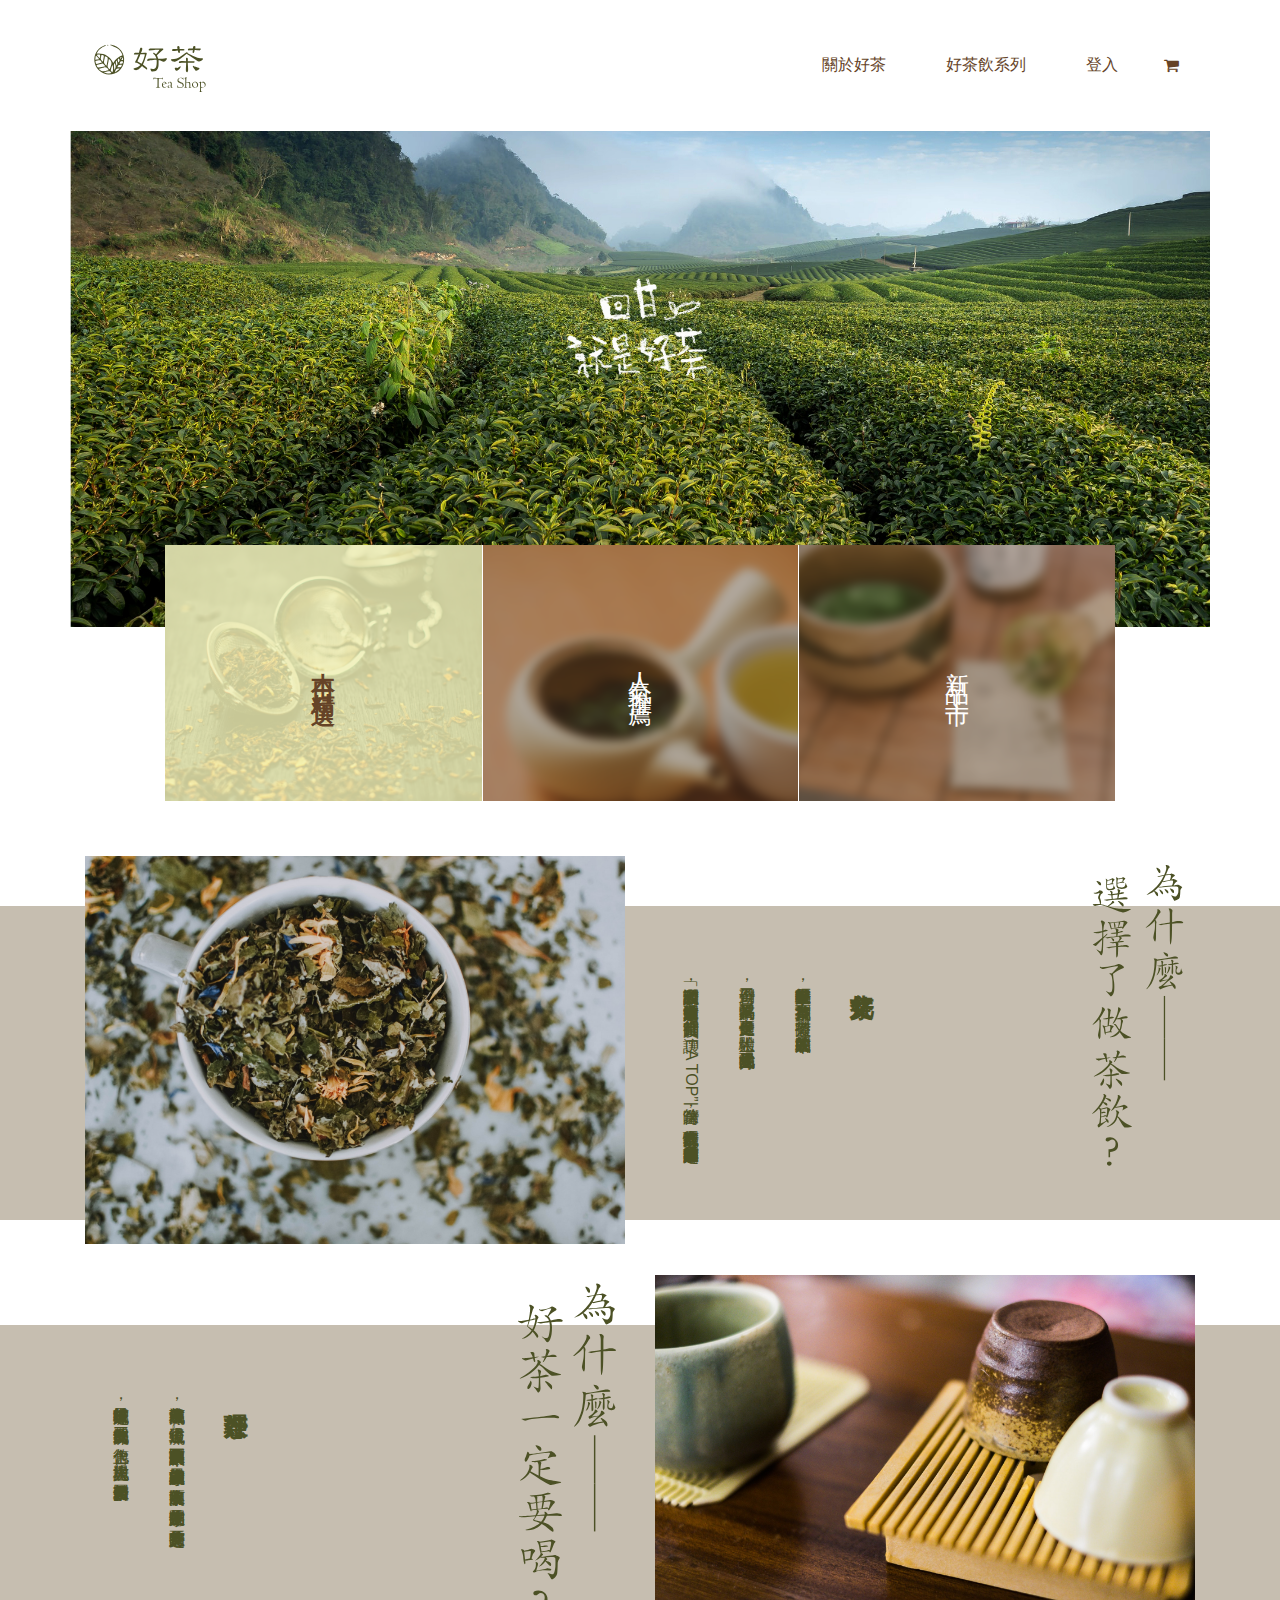
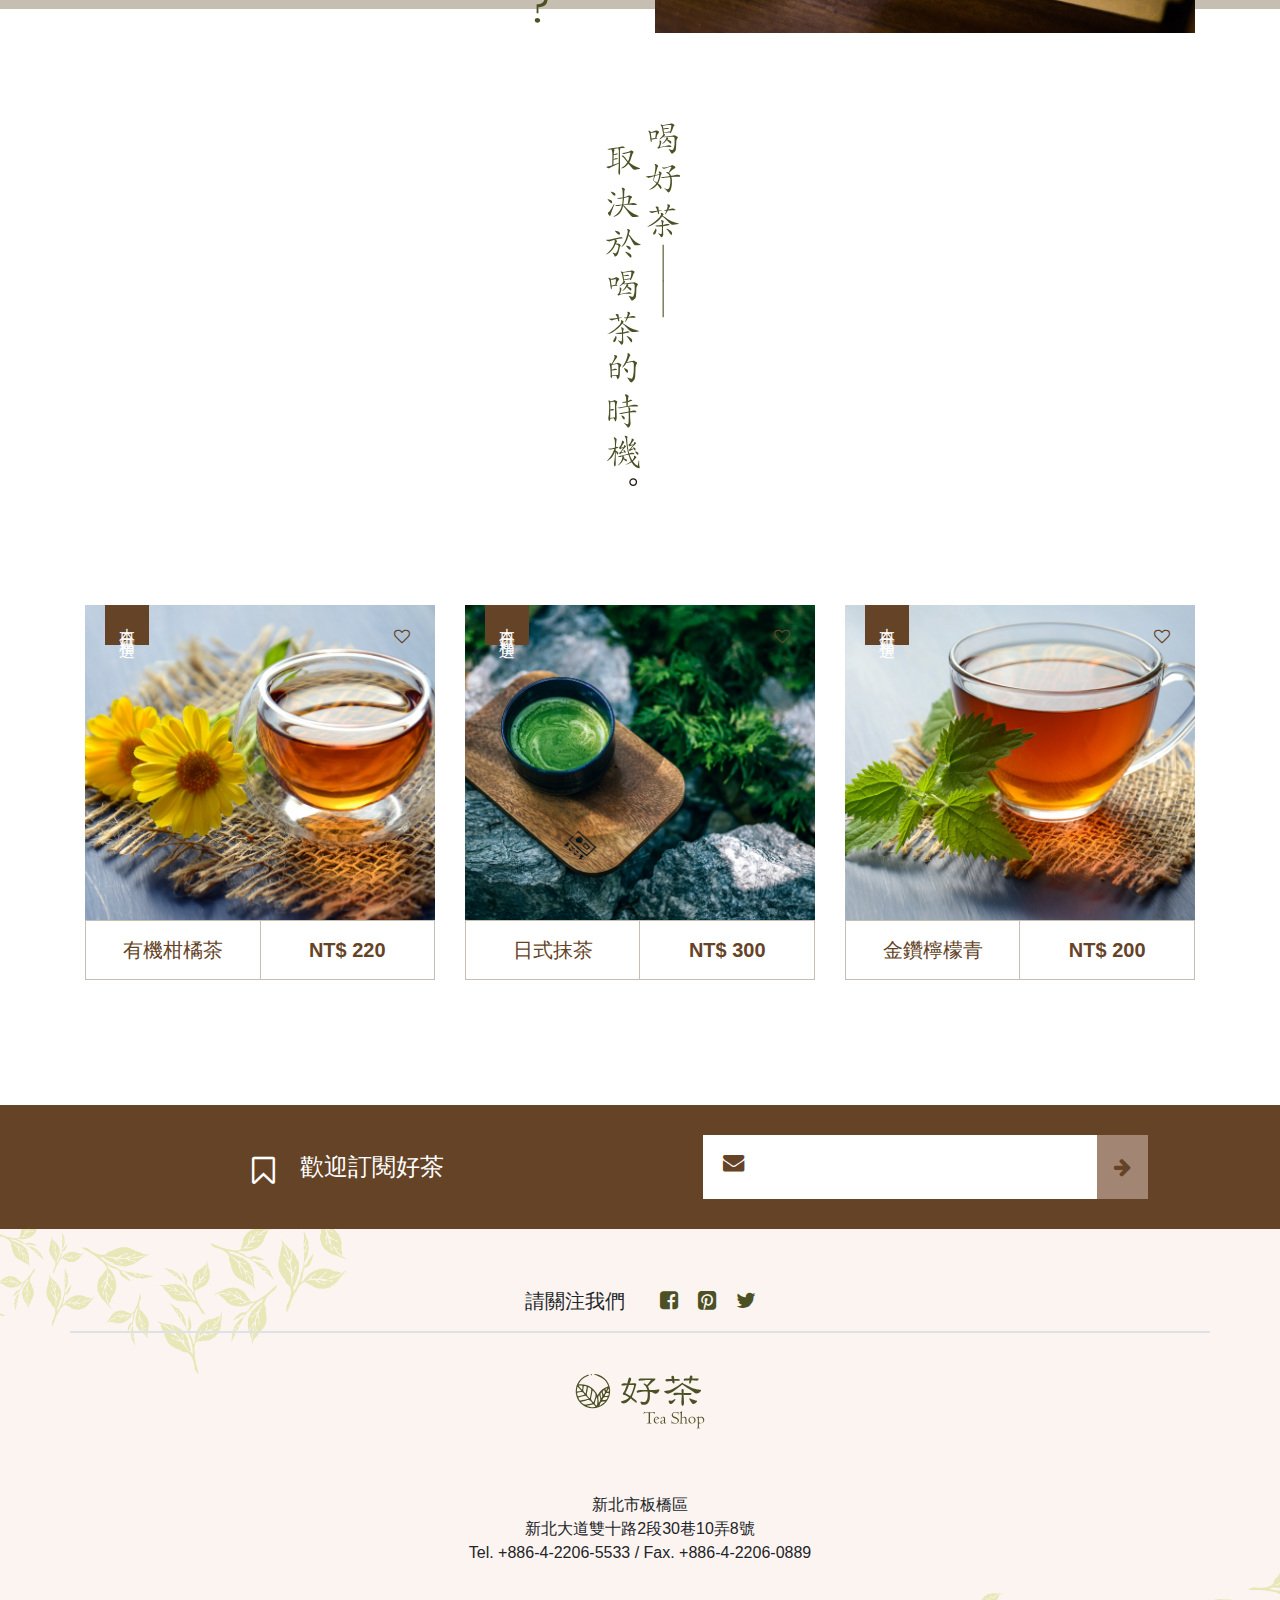
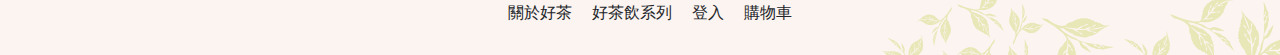
==== commit 62f406e8: "路徑修改" ====
--- a/index.html
+++ b/index.html
@@ -7,7 +7,7 @@
     <meta http-equiv="X-UA-Compatible" content="ie=edge">
     <title>好茶 Tea Shop</title>
     <link rel="stylesheet" href="https://maxcdn.bootstrapcdn.com/font-awesome/4.7.0/css/font-awesome.min.css">
-    <link rel="stylesheet" href="stylesheets/all.css">
+    <link rel="stylesheet" href="./stylesheets/all.css">
 </head>
 
 <body>
--- a/stylesheets/all.css
+++ b/stylesheets/all.css
@@ -12205,7 +12205,7 @@
 }
 
 footer {
-  background: url(images2/leaf.png) right -50px bottom -90px no-repeat, url(images2/leaf.png) left -80px top -40px no-repeat;
+  background: url(../../images2/leaf.png) right -50px bottom -90px no-repeat, url(../../images2/leaf.png) left -80px top -40px no-repeat;
 }
 
 footer .text-black {
